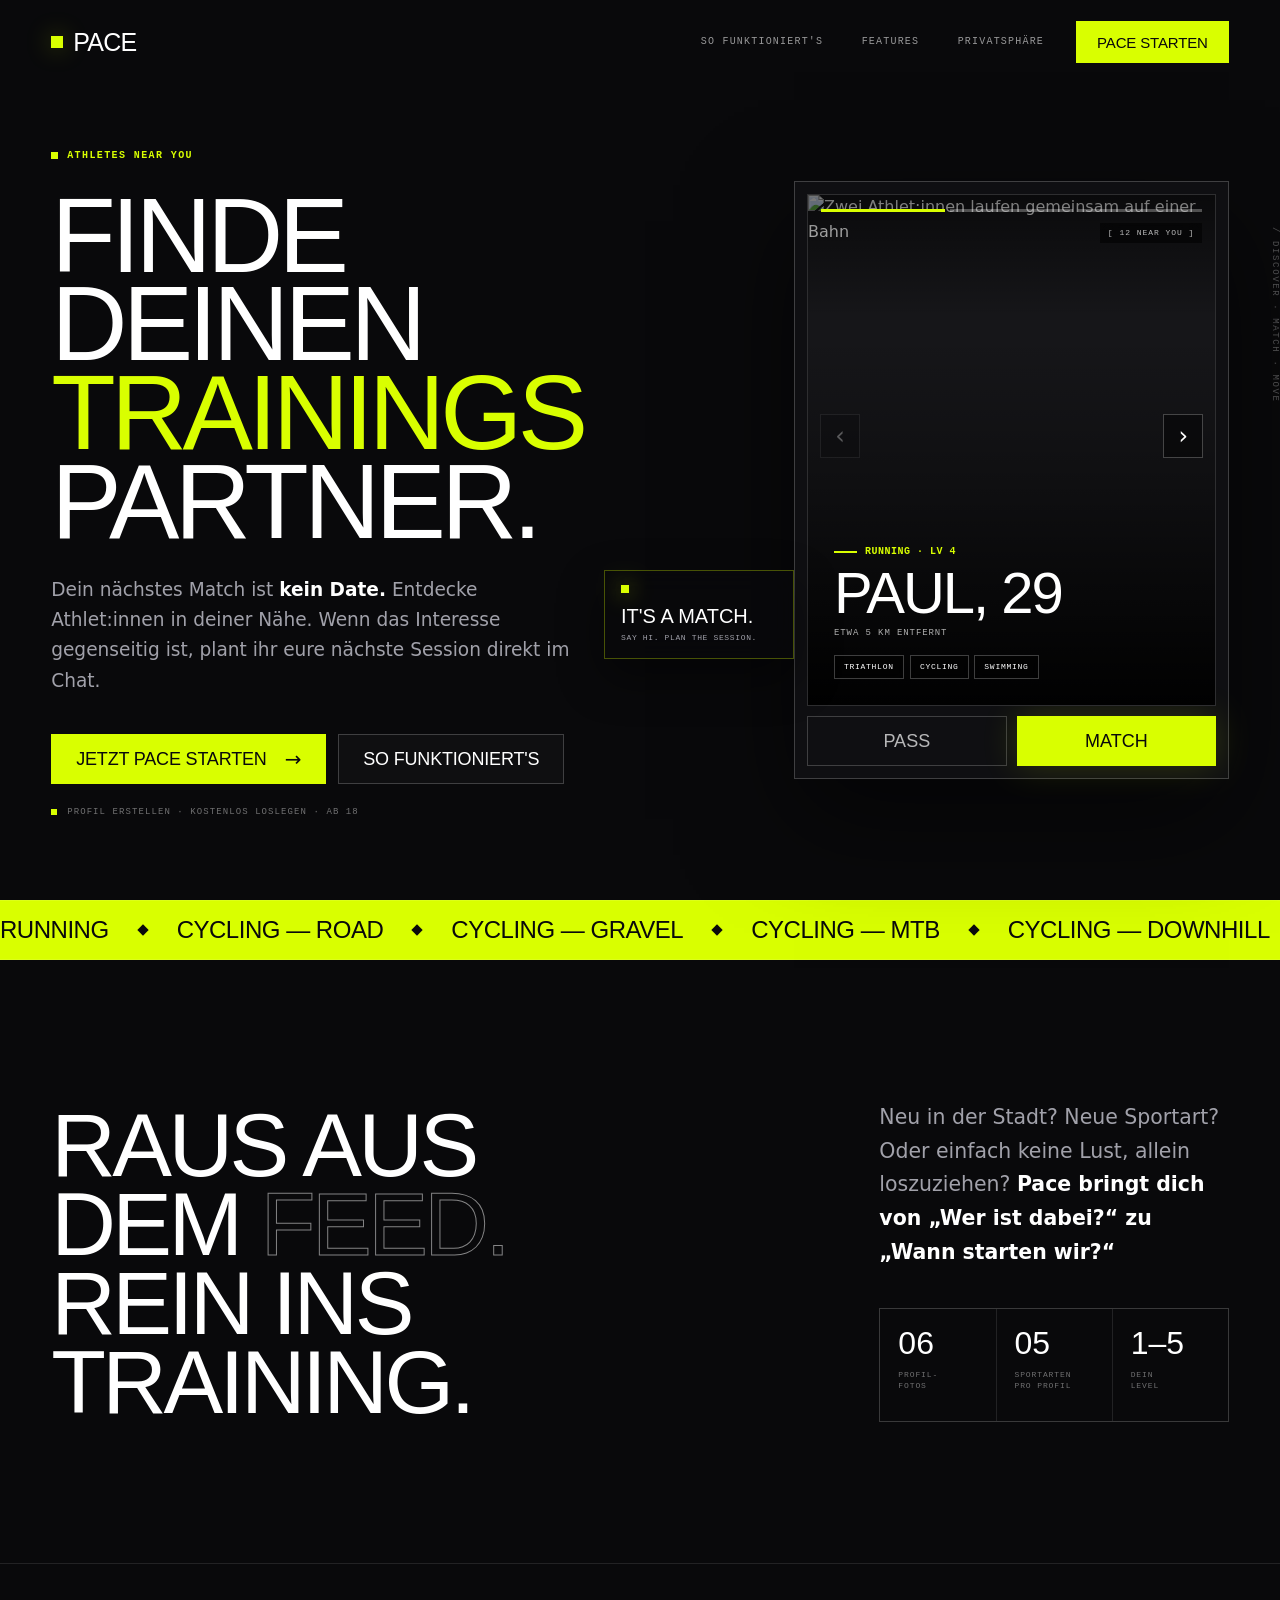
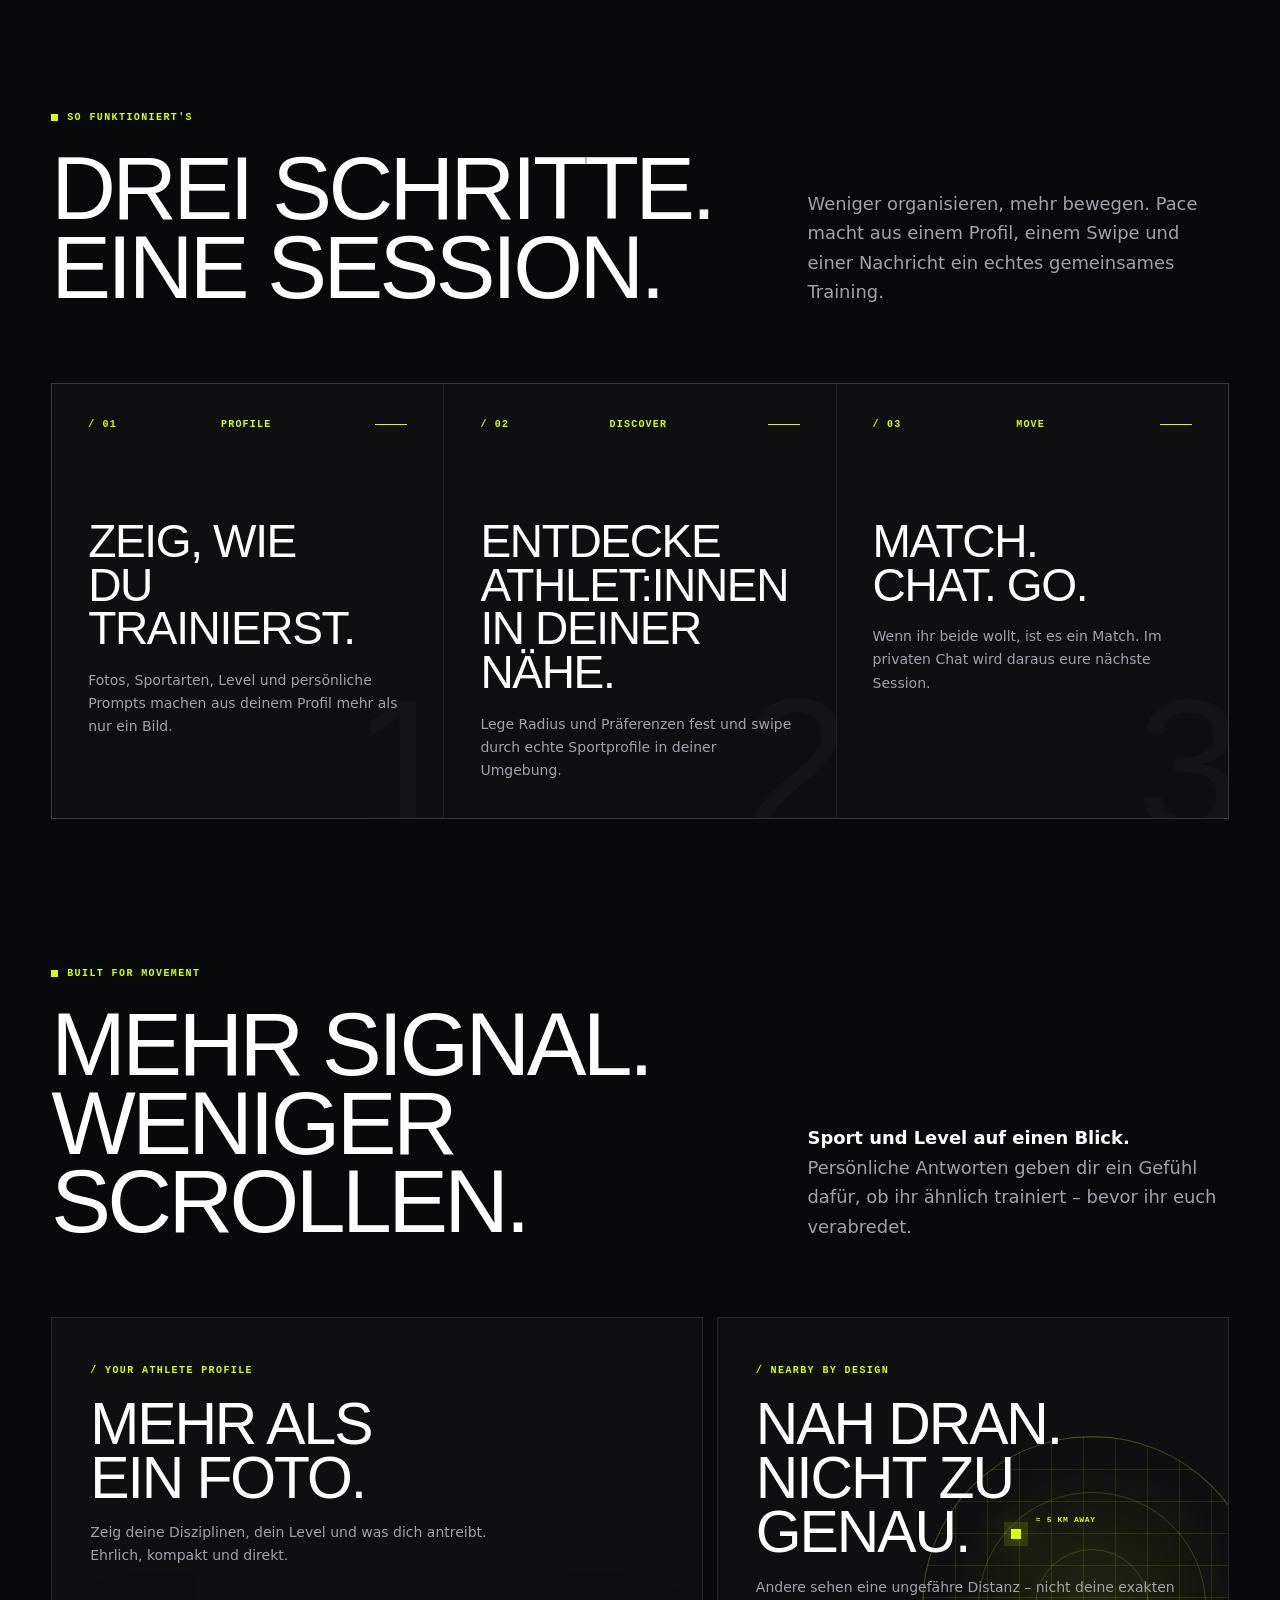
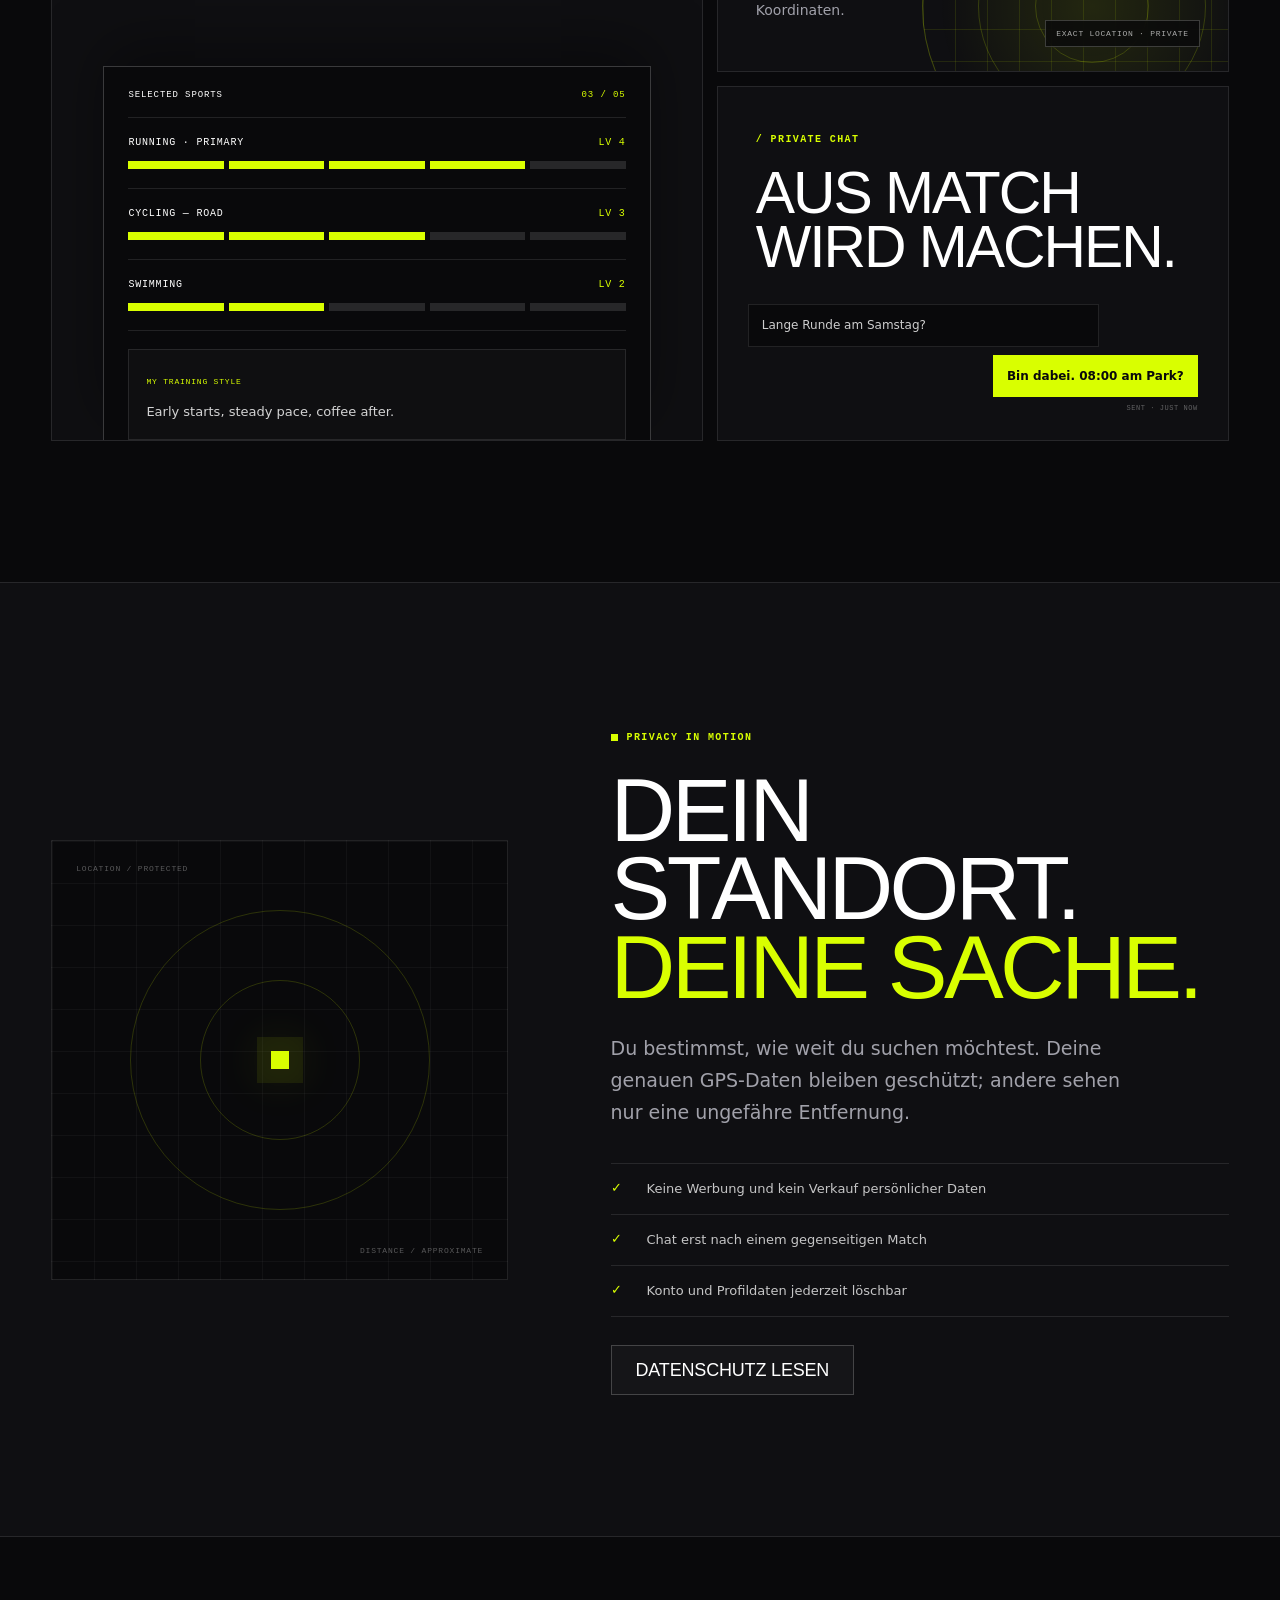
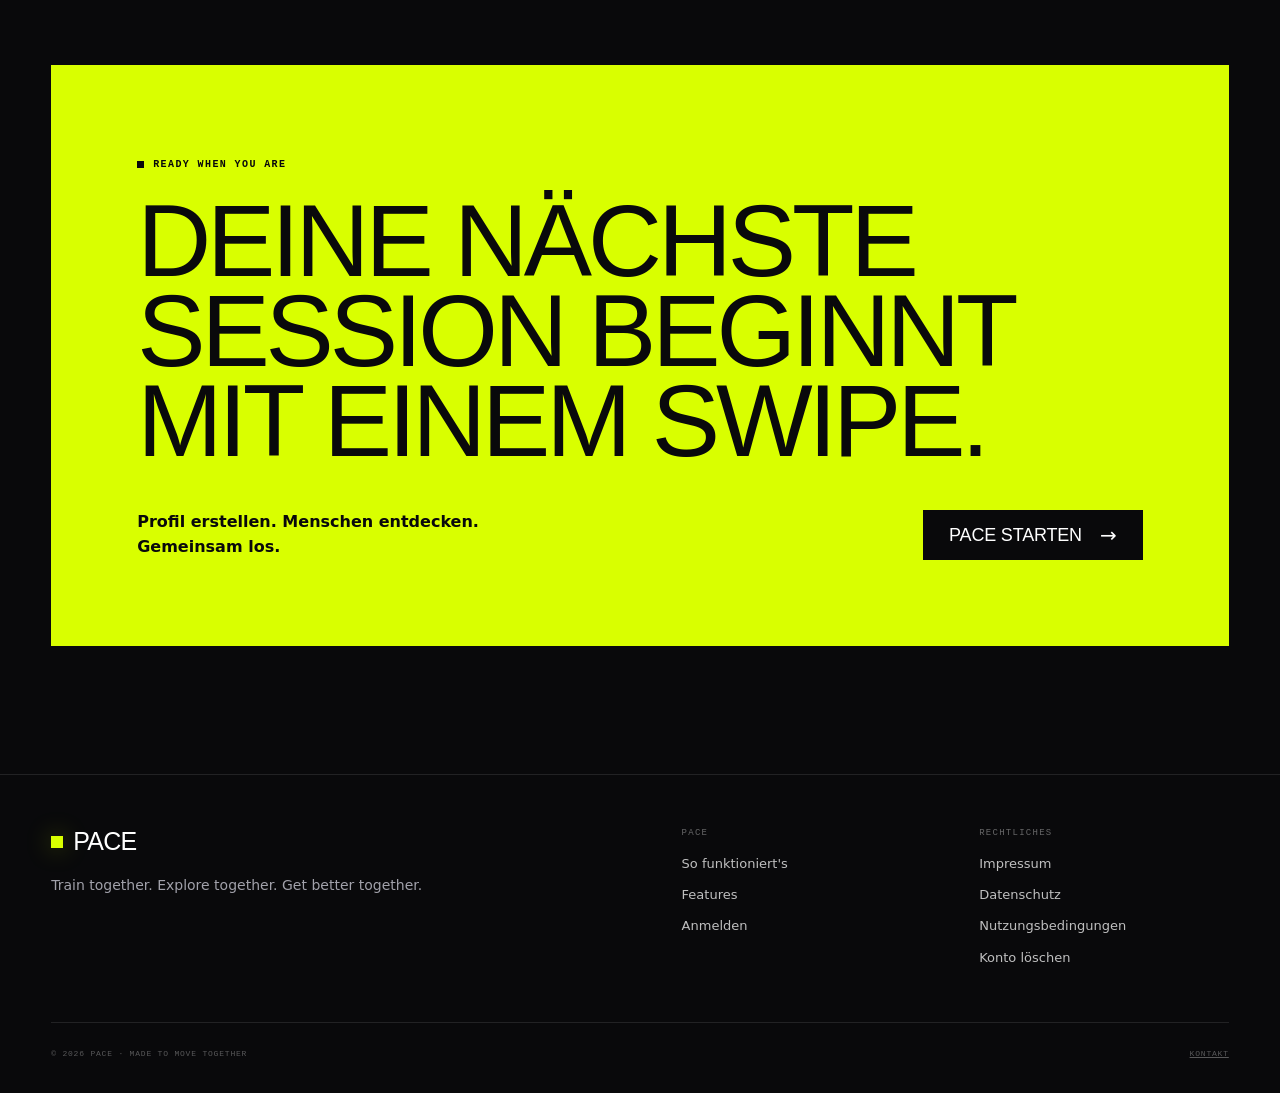
==== index.html @ 6c15e728 "[Feat] added an impressum" ====
<!DOCTYPE html>
<html lang="de">
<head>
  <meta charset="utf-8">
  <meta name="viewport" content="width=device-width, initial-scale=1, viewport-fit=cover">
  <meta name="theme-color" content="#09090b">
  <meta name="color-scheme" content="dark">
  <meta name="description" content="Finde Trainingspartner:innen in deiner Nähe. Entdecken, matchen, gemeinsam trainieren – mit Pace.">
  <meta property="og:title" content="Pace – Finde deinen Trainingspartner">
  <meta property="og:description" content="Run, ride, swim, hike – together. Pace bringt dich mit Athlet:innen in deiner Nähe zusammen.">
  <meta property="og:type" content="website">
  <meta property="og:url" content="https://whatwouldjoedo.github.io/pace-legal/">
  <meta property="og:image" content="https://whatwouldjoedo.github.io/pace-legal/assets/pace-social.jpg">
  <meta property="og:image:width" content="1200">
  <meta property="og:image:height" content="630">
  <meta property="og:image:alt" content="Zwei Athlet:innen laufen gemeinsam auf einer Bahn">
  <meta name="twitter:card" content="summary_large_image">
  <meta name="twitter:image" content="https://whatwouldjoedo.github.io/pace-legal/assets/pace-social.jpg">
  <title>Pace – Finde deinen Trainingspartner</title>

  <link rel="canonical" href="https://whatwouldjoedo.github.io/pace-legal/">
  <link rel="icon" href="assets/favicon.png" type="image/png">
  <link rel="preload" href="assets/fonts/anton-latin.woff2" as="font" type="font/woff2" crossorigin>
  <link rel="preload" href="assets/pace-runners.webp" as="image" type="image/webp" fetchpriority="high">
  <link rel="stylesheet" href="assets/fonts/fonts.css">
  <script>document.documentElement.classList.add("js");</script>

  <style>
    :root {
      --bg: #09090b;
      --surface: #0f0f12;
      --surface-2: #18181b;
      --fg: #ffffff;
      --muted: #a1a1aa;
      --primary: #d9ff00;
      --primary-soft: rgba(217, 255, 0, 0.14);
      --line: rgba(255, 255, 255, 0.1);
      --line-strong: rgba(255, 255, 255, 0.2);
      --page: 1280px;
      --gutter: clamp(20px, 4vw, 56px);
      --display: "Anton", Impact, sans-serif;
      --sans: "Inter", system-ui, -apple-system, BlinkMacSystemFont, "Segoe UI", sans-serif;
      --mono: "JetBrains Mono", ui-monospace, SFMono-Regular, Consolas, monospace;
      --ease: cubic-bezier(0.8, 0, 0.2, 1);
    }

    *, *::before, *::after { box-sizing: border-box; }

    html {
      scroll-behavior: smooth;
      background: var(--bg);
    }

    body {
      margin: 0;
      overflow-x: hidden;
      background: var(--bg);
      color: var(--fg);
      font-family: var(--sans);
      line-height: 1.55;
      -webkit-font-smoothing: antialiased;
      text-rendering: optimizeLegibility;
    }

    body::before {
      position: fixed;
      inset: 0;
      z-index: -2;
      content: "";
      pointer-events: none;
      background-image:
        linear-gradient(rgba(255, 255, 255, 0.022) 1px, transparent 1px),
        linear-gradient(90deg, rgba(255, 255, 255, 0.022) 1px, transparent 1px);
      background-size: 64px 64px;
      mask-image: linear-gradient(to bottom, black 0%, transparent 85%);
    }

    body.menu-open { overflow: hidden; }

    ::selection {
      background: var(--primary);
      color: var(--bg);
    }

    a { color: inherit; }
    button, a { -webkit-tap-highlight-color: transparent; }
    img { display: block; max-width: 100%; }

    :focus-visible {
      outline: 2px solid var(--primary);
      outline-offset: 4px;
    }

    .skip-link {
      position: fixed;
      top: 12px;
      left: 12px;
      z-index: 100;
      padding: 10px 14px;
      background: var(--primary);
      color: var(--bg);
      font: 700 11px/1 var(--mono);
      letter-spacing: 0.08em;
      text-transform: uppercase;
      transform: translateY(-160%);
      transition: transform 180ms ease;
    }

    .skip-link:focus { transform: translateY(0); }

    .site-header {
      position: fixed;
      top: 0;
      right: 0;
      left: 0;
      z-index: 50;
      padding-top: env(safe-area-inset-top, 0px);
      border-bottom: 1px solid transparent;
      transition: background 220ms ease, border-color 220ms ease;
    }

    .site-header.is-scrolled {
      border-color: var(--line);
      background: rgba(9, 9, 11, 0.86);
      -webkit-backdrop-filter: blur(18px);
      backdrop-filter: blur(18px);
    }

    .nav-wrap {
      width: min(100%, var(--page));
      height: 84px;
      margin: 0 auto;
      padding: 0 var(--gutter);
      display: flex;
      align-items: center;
      justify-content: space-between;
      gap: 32px;
    }

    .brand {
      display: inline-flex;
      align-items: center;
      gap: 10px;
      color: var(--fg);
      font: 400 25px/1 var(--display);
      letter-spacing: -0.03em;
      text-decoration: none;
      text-transform: uppercase;
    }

    .brand-dot {
      width: 12px;
      height: 12px;
      flex: none;
      background: var(--primary);
      box-shadow: 0 0 24px rgba(217, 255, 0, 0.35);
    }

    .desktop-nav {
      display: flex;
      align-items: center;
      gap: clamp(22px, 3vw, 42px);
      margin-left: auto;
    }

    .desktop-nav a {
      position: relative;
      color: rgba(255, 255, 255, 0.58);
      font: 500 10px/1 var(--mono);
      letter-spacing: 0.12em;
      text-decoration: none;
      text-transform: uppercase;
      transition: color 180ms ease;
    }

    .desktop-nav a::after {
      position: absolute;
      right: 0;
      bottom: -8px;
      left: 0;
      height: 1px;
      content: "";
      background: var(--primary);
      transform: scaleX(0);
      transform-origin: right;
      transition: transform 220ms var(--ease);
    }

    .desktop-nav a:hover { color: var(--fg); }
    .desktop-nav a:hover::after { transform: scaleX(1); transform-origin: left; }

    .header-cta,
    .button {
      display: inline-flex;
      min-height: 50px;
      align-items: center;
      justify-content: center;
      gap: 18px;
      border: 1px solid var(--primary);
      background: var(--primary);
      color: var(--bg);
      font: 400 18px/1 var(--display);
      letter-spacing: -0.01em;
      text-decoration: none;
      text-transform: uppercase;
      transition: transform 180ms ease, box-shadow 180ms ease, background 180ms ease, color 180ms ease;
    }

    .header-cta {
      min-height: 42px;
      padding: 0 20px;
      font-size: 15px;
    }

    .header-cta:hover,
    .button-primary:hover {
      transform: translateY(-2px);
      box-shadow: 0 14px 42px rgba(217, 255, 0, 0.2);
    }

    .button {
      min-width: 190px;
      padding: 0 24px;
    }

    .button-arrow {
      font-family: var(--sans);
      font-size: 20px;
      transition: transform 180ms ease;
    }

    .button:hover .button-arrow { transform: translateX(4px); }

    .button-secondary {
      border-color: var(--line-strong);
      background: rgba(255, 255, 255, 0.025);
      color: var(--fg);
    }

    .button-secondary:hover {
      border-color: rgba(255, 255, 255, 0.55);
      background: rgba(255, 255, 255, 0.055);
      transform: translateY(-2px);
    }

    .menu-button {
      display: none;
      width: 44px;
      height: 44px;
      padding: 0;
      place-items: center;
      border: 1px solid var(--line-strong);
      background: transparent;
      color: var(--fg);
      cursor: pointer;
    }

    .menu-lines,
    .menu-lines::before,
    .menu-lines::after {
      display: block;
      width: 17px;
      height: 1px;
      background: currentColor;
      transition: transform 180ms ease, opacity 180ms ease;
    }

    .menu-lines { position: relative; }
    .menu-lines::before, .menu-lines::after { position: absolute; left: 0; content: ""; }
    .menu-lines::before { top: -5px; }
    .menu-lines::after { top: 5px; }
    .menu-button[aria-expanded="true"] .menu-lines { background: transparent; }
    .menu-button[aria-expanded="true"] .menu-lines::before { top: 0; transform: rotate(45deg); }
    .menu-button[aria-expanded="true"] .menu-lines::after { top: 0; transform: rotate(-45deg); }

    .mobile-nav {
      position: fixed;
      top: calc(76px + env(safe-area-inset-top, 0px));
      right: 0;
      bottom: 0;
      left: 0;
      z-index: 45;
      display: none;
      padding:
        28px
        max(var(--gutter), env(safe-area-inset-right, 0px))
        max(32px, env(safe-area-inset-bottom, 0px))
        max(var(--gutter), env(safe-area-inset-left, 0px));
      background: rgba(9, 9, 11, 0.98);
    }

    .mobile-nav.is-open { display: flex; flex-direction: column; }

    .mobile-nav a:not(.button) {
      display: flex;
      align-items: center;
      justify-content: space-between;
      padding: 20px 0;
      border-bottom: 1px solid var(--line);
      font: 400 clamp(30px, 10vw, 48px)/1 var(--display);
      letter-spacing: -0.02em;
      text-decoration: none;
      text-transform: uppercase;
    }

    .mobile-nav a:not(.button)::after {
      content: "↗";
      color: var(--primary);
      font-family: var(--sans);
      font-size: 20px;
    }

    .mobile-nav .button { width: 100%; margin-top: auto; }

    main { overflow: clip; }

    [id] { scroll-margin-top: 92px; }

    .hero {
      position: relative;
      width: min(100%, var(--page));
      min-height: min(920px, 100svh);
      margin: 0 auto;
      padding: calc(136px + env(safe-area-inset-top, 0px)) var(--gutter) 76px;
      display: grid;
      grid-template-columns: minmax(0, 1.2fr) minmax(360px, 0.8fr);
      align-items: center;
      gap: clamp(40px, 7vw, 100px);
    }

    .hero::before {
      position: absolute;
      top: 5%;
      left: -12%;
      z-index: -1;
      width: 650px;
      height: 650px;
      content: "";
      background: radial-gradient(circle, rgba(217, 255, 0, 0.075), transparent 68%);
      filter: blur(8px);
      pointer-events: none;
    }

    .hero-copy { min-width: 0; }

    .eyebrow,
    .section-label,
    .micro-label {
      display: inline-flex;
      align-items: center;
      gap: 9px;
      color: var(--primary);
      font: 700 10px/1.3 var(--mono);
      letter-spacing: 0.14em;
      text-transform: uppercase;
    }

    .eyebrow::before,
    .section-label::before {
      width: 7px;
      height: 7px;
      content: "";
      background: var(--primary);
    }

    .hero-title {
      max-width: 810px;
      margin: 24px 0 0;
      font: 400 clamp(72px, 8.25vw, 126px)/0.84 var(--display);
      letter-spacing: -0.045em;
      text-transform: uppercase;
    }

    .hero-title .accent { color: var(--primary); }

    .hero-lead {
      max-width: 530px;
      margin: 30px 0 0;
      color: var(--muted);
      font-size: clamp(16px, 1.45vw, 19px);
      line-height: 1.62;
    }

    .hero-lead strong { color: var(--fg); font-weight: 600; }

    .hero-actions {
      display: flex;
      flex-wrap: wrap;
      gap: 12px;
      margin-top: 38px;
    }

    .hero-note {
      display: flex;
      align-items: center;
      gap: 10px;
      margin-top: 22px;
      color: rgba(255, 255, 255, 0.42);
      font: 500 9px/1.4 var(--mono);
      letter-spacing: 0.12em;
      text-transform: uppercase;
    }

    .hero-note .pulse {
      width: 6px;
      height: 6px;
      background: var(--primary);
      box-shadow: 0 0 0 0 rgba(217, 255, 0, 0.4);
      animation: pulse 2.1s infinite;
    }

    @keyframes pulse {
      70% { box-shadow: 0 0 0 8px rgba(217, 255, 0, 0); }
      100% { box-shadow: 0 0 0 0 rgba(217, 255, 0, 0); }
    }

    .hero-visual {
      position: relative;
      width: min(100%, 474px);
      justify-self: end;
      transform: perspective(1400px) rotateX(var(--tilt-x, 0deg)) rotateY(var(--tilt-y, 0deg));
      transition: transform 240ms ease-out;
      will-change: transform;
    }

    .visual-index {
      position: absolute;
      top: 46px;
      right: -50px;
      z-index: 5;
      writing-mode: vertical-rl;
      color: rgba(255, 255, 255, 0.28);
      font: 500 9px/1 var(--mono);
      letter-spacing: 0.18em;
      text-transform: uppercase;
    }

    .profile-frame {
      position: relative;
      padding: 12px;
      border: 1px solid var(--line-strong);
      background: var(--surface);
      box-shadow: 0 40px 100px rgba(0, 0, 0, 0.55);
    }

    .profile-card {
      position: relative;
      aspect-ratio: 4 / 5;
      overflow: hidden;
      border: 1px solid var(--line);
      background: #161619;
    }

    .profile-card.is-interactive {
      touch-action: pan-y pinch-zoom;
      cursor: grab;
      user-select: none;
    }

    .profile-card.is-dragging { cursor: grabbing; }

    .profile-photos {
      display: flex;
      height: 100%;
      transform: translateX(calc(var(--photo-index, 0) * -100% + var(--photo-drag, 0px)));
      transition: transform 300ms ease;
    }

    .is-dragging .profile-photos { transition: none; }

    .profile-photos > img {
      flex: 0 0 100%;
      min-width: 0;
      width: 100%;
      height: 100%;
      object-fit: cover;
      object-position: center;
      filter: saturate(0.85) contrast(1.05);
      transition: filter 500ms ease;
    }

    .hero-visual:hover .profile-photos > img {
      filter: saturate(1) contrast(1.05);
    }

    .profile-card::before,
    .profile-card::after {
      position: absolute;
      inset: 0;
      z-index: 1;
      content: "";
      pointer-events: none;
    }

    .profile-card::before {
      background: linear-gradient(to top, rgba(0, 0, 0, 0.96) 0%, rgba(0, 0, 0, 0.3) 45%, transparent 72%);
    }

    .profile-card::after {
      background: linear-gradient(to bottom, rgba(0, 0, 0, 0.55), transparent 24%);
    }

    .photo-progress {
      position: absolute;
      top: 3px;
      right: 13px;
      left: 13px;
      z-index: 3;
      display: grid;
      grid-template-columns: repeat(3, 1fr);
      gap: 5px;
    }

    .photo-progress button {
      display: grid;
      align-items: center;
      height: 24px;
      padding: 0;
      border: 0;
      background: transparent;
      cursor: pointer;
    }

    .photo-progress button::after {
      content: "";
      height: 3px;
      background: rgba(255, 255, 255, 0.28);
    }

    .photo-progress button[aria-current="true"]::after { background: var(--primary); }

    .photo-arrow {
      position: absolute;
      top: 43%;
      z-index: 4;
      display: grid;
      place-items: center;
      width: 40px;
      height: 44px;
      border: 1px solid rgba(255, 255, 255, 0.24);
      background: rgba(0, 0, 0, 0.42);
      color: var(--fg);
      font: 24px/1 var(--sans);
      cursor: pointer;
    }

    .photo-arrow:hover { background: rgba(0, 0, 0, 0.7); }
    .photo-arrow-prev { left: 12px; }
    .photo-arrow-next { right: 12px; }
    .photo-arrow:disabled { opacity: 0.3; cursor: default; }
    .photo-progress[hidden], .photo-arrow[hidden] { display: none; }

    .photo-status {
      position: absolute;
      width: 1px;
      height: 1px;
      padding: 0;
      overflow: hidden;
      clip-path: inset(50%);
      white-space: nowrap;
    }

    .nearby-tag {
      position: absolute;
      top: 28px;
      right: 13px;
      z-index: 3;
      padding: 6px 8px;
      background: rgba(0, 0, 0, 0.52);
      color: rgba(255, 255, 255, 0.72);
      font: 500 8px/1 var(--mono);
      letter-spacing: 0.12em;
      text-transform: uppercase;
      -webkit-backdrop-filter: blur(8px);
      backdrop-filter: blur(8px);
    }

    .profile-copy {
      position: absolute;
      right: 0;
      bottom: 0;
      left: 0;
      z-index: 3;
      padding: 26px;
    }

    .sport-line {
      display: flex;
      align-items: center;
      gap: 8px;
      color: var(--primary);
      font: 700 10px/1 var(--mono);
      letter-spacing: 0.05em;
      text-transform: uppercase;
    }

    .sport-line::before {
      width: 23px;
      height: 2px;
      content: "";
      background: var(--primary);
    }

    .profile-name {
      margin: 9px 0 0;
      font: 400 clamp(42px, 5vw, 58px)/0.92 var(--display);
      letter-spacing: -0.035em;
      text-transform: uppercase;
    }

    .profile-distance {
      margin: 8px 0 0;
      color: rgba(255, 255, 255, 0.68);
      font: 500 9px/1.2 var(--mono);
      letter-spacing: 0.1em;
      text-transform: uppercase;
    }

    .profile-tags {
      display: flex;
      flex-wrap: wrap;
      gap: 6px;
      margin-top: 16px;
      margin-bottom: 0;
      padding: 0;
      list-style: none;
    }

    .profile-tags li {
      padding: 7px 9px;
      border: 1px solid rgba(255, 255, 255, 0.24);
      background: rgba(0, 0, 0, 0.3);
      font: 500 8px/1 var(--mono);
      letter-spacing: 0.09em;
      text-transform: uppercase;
      -webkit-backdrop-filter: blur(6px);
      backdrop-filter: blur(6px);
    }

    .mock-actions {
      display: grid;
      grid-template-columns: 1fr 1fr;
      gap: 10px;
      padding-top: 10px;
    }

    .mock-action {
      padding: 15px 12px;
      border: 1px solid var(--line-strong);
      color: rgba(255, 255, 255, 0.7);
      font: 400 18px/1 var(--display);
      text-align: center;
      text-transform: uppercase;
    }

    .mock-action.match {
      border-color: var(--primary);
      background: var(--primary);
      color: var(--bg);
      box-shadow: 0 0 36px rgba(217, 255, 0, 0.16);
    }

    .floating-card {
      position: absolute;
      bottom: 120px;
      left: -190px;
      z-index: 6;
      width: 190px;
      padding: 14px 16px;
      border: 1px solid rgba(217, 255, 0, 0.3);
      background: rgba(9, 9, 11, 0.88);
      box-shadow: 0 18px 46px rgba(0, 0, 0, 0.46);
      -webkit-backdrop-filter: blur(14px);
      backdrop-filter: blur(14px);
    }

    .floating-card .match-dot {
      width: 8px;
      height: 8px;
      margin-bottom: 13px;
      background: var(--primary);
      box-shadow: 0 0 22px rgba(217, 255, 0, 0.7);
    }

    .floating-card strong {
      display: block;
      font: 400 20px/1 var(--display);
      text-transform: uppercase;
    }

    .floating-card span {
      display: block;
      margin-top: 6px;
      color: var(--muted);
      font: 500 8px/1.4 var(--mono);
      letter-spacing: 0.08em;
      text-transform: uppercase;
    }

    .ticker {
      overflow: hidden;
      border-top: 1px solid var(--line);
      border-bottom: 1px solid var(--line);
      background: var(--primary);
      color: var(--bg);
    }

    .ticker-track {
      display: flex;
      width: max-content;
    }

    .ticker-track.is-ready {
      animation: ticker var(--ticker-duration) linear infinite;
    }

    .ticker-group {
      display: flex;
      align-items: center;
      padding: 17px 0;
      white-space: nowrap;
    }

    .ticker-item {
      display: inline-flex;
      align-items: center;
      font: 400 24px/1 var(--display);
      letter-spacing: -0.02em;
      text-transform: uppercase;
    }

    .ticker-item::after {
      width: 8px;
      height: 8px;
      margin: 0 30px;
      content: "";
      background: var(--bg);
      transform: rotate(45deg);
    }

    @keyframes ticker { to { transform: translateX(-50%); } }

    .section {
      width: min(100%, var(--page));
      margin: 0 auto;
      padding: clamp(88px, 11vw, 148px) var(--gutter);
    }

    .section-header {
      display: grid;
      grid-template-columns: 1fr minmax(280px, 0.62fr);
      gap: clamp(32px, 6vw, 90px);
      align-items: end;
      margin-bottom: clamp(44px, 6vw, 76px);
    }

    .section-heading,
    .statement-title,
    .cta-title {
      margin: 20px 0 0;
      font: 400 clamp(54px, 7vw, 96px)/0.88 var(--display);
      letter-spacing: -0.04em;
      text-transform: uppercase;
    }

    .section-intro {
      margin: 0;
      color: var(--muted);
      font-size: clamp(15px, 1.4vw, 18px);
      line-height: 1.65;
    }

    .section-intro strong { color: var(--fg); font-weight: 600; }

    .statement {
      display: grid;
      grid-template-columns: minmax(0, 1.35fr) minmax(300px, 0.65fr);
      gap: clamp(40px, 8vw, 110px);
      align-items: end;
      border-bottom: 1px solid var(--line);
    }

    .statement-title { margin-top: 0; }

    .statement-title .outline {
      color: transparent;
      -webkit-text-stroke: 1px rgba(255, 255, 255, 0.5);
    }

    .statement-copy p {
      margin: 0;
      color: var(--muted);
      font-size: clamp(17px, 1.6vw, 21px);
      line-height: 1.65;
    }

    .statement-copy p strong { color: var(--fg); font-weight: 600; }

    .fact-grid {
      display: grid;
      grid-template-columns: repeat(3, 1fr);
      gap: 1px;
      margin-top: 38px;
      margin-bottom: 0;
      padding: 0;
      border: 1px solid var(--line);
      background: var(--line);
      list-style: none;
    }

    .fact {
      min-height: 112px;
      padding: 18px;
      background: var(--bg);
    }

    .fact strong {
      display: block;
      font: 400 32px/1 var(--display);
      text-transform: uppercase;
    }

    .fact span {
      display: block;
      margin-top: 10px;
      color: rgba(255, 255, 255, 0.42);
      font: 500 8px/1.4 var(--mono);
      letter-spacing: 0.11em;
      text-transform: uppercase;
    }

    .steps {
      display: grid;
      grid-template-columns: repeat(3, 1fr);
      gap: 1px;
      border: 1px solid var(--line);
      background: var(--line);
    }

    .step {
      position: relative;
      min-height: 350px;
      padding: clamp(24px, 3vw, 36px);
      overflow: hidden;
      background: var(--surface);
      transition: background 220ms ease;
    }

    .step:hover { background: #131316; }

    .step::after {
      position: absolute;
      right: -14px;
      bottom: -42px;
      color: rgba(255, 255, 255, 0.025);
      content: attr(data-step);
      font: 400 190px/1 var(--display);
      pointer-events: none;
    }

    .step-number {
      display: flex;
      align-items: center;
      justify-content: space-between;
      color: var(--primary);
      font: 700 10px/1 var(--mono);
      letter-spacing: 0.12em;
      text-transform: uppercase;
    }

    .step-number::after {
      width: 32px;
      height: 1px;
      content: "";
      background: var(--primary);
    }

    .step h3 {
      position: relative;
      z-index: 1;
      max-width: 250px;
      margin: 90px 0 0;
      font: 400 clamp(34px, 3.6vw, 48px)/0.95 var(--display);
      letter-spacing: -0.03em;
      text-transform: uppercase;
    }

    .step p {
      position: relative;
      z-index: 1;
      max-width: 315px;
      margin: 18px 0 0;
      color: var(--muted);
      font-size: 14px;
      line-height: 1.65;
    }

    .features-section { padding-top: 0; }

    .feature-grid {
      display: grid;
      grid-template-columns: 1.12fr 0.88fr;
      grid-template-areas:
        "profile location"
        "profile chat";
      gap: 14px;
    }

    .feature-card {
      position: relative;
      min-height: 355px;
      overflow: hidden;
      border: 1px solid var(--line);
      background: var(--surface);
    }

    .feature-profile { grid-area: profile; min-height: 724px; }
    .feature-location { grid-area: location; }
    .feature-chat { grid-area: chat; }

    .feature-card-copy {
      position: relative;
      z-index: 4;
      padding: clamp(26px, 3vw, 38px);
    }

    .feature-card h3 {
      margin: 16px 0 0;
      font: 400 clamp(38px, 4.6vw, 62px)/0.92 var(--display);
      letter-spacing: -0.035em;
      text-transform: uppercase;
    }

    .feature-card p {
      max-width: 430px;
      margin: 16px 0 0;
      color: var(--muted);
      font-size: 14px;
      line-height: 1.65;
    }

    .builder-ui {
      position: absolute;
      right: clamp(24px, 4vw, 55px);
      bottom: 0;
      left: clamp(24px, 4vw, 55px);
      z-index: 2;
      padding: 24px 24px 0;
      border: 1px solid var(--line-strong);
      border-bottom: 0;
      background: var(--bg);
      box-shadow: 0 -20px 60px rgba(0, 0, 0, 0.36);
    }

    .builder-header {
      display: flex;
      align-items: center;
      justify-content: space-between;
      padding-bottom: 17px;
      border-bottom: 1px solid var(--line);
      font: 500 9px/1 var(--mono);
      letter-spacing: 0.1em;
      text-transform: uppercase;
    }

    .builder-header span:last-child { color: var(--primary); }

    .sport-row {
      padding: 19px 0;
      border-bottom: 1px solid var(--line);
    }

    .sport-row-top {
      display: flex;
      justify-content: space-between;
      gap: 16px;
      font: 500 10px/1.2 var(--mono);
      letter-spacing: 0.08em;
      text-transform: uppercase;
    }

    .sport-row-top span:last-child { color: var(--primary); }

    .level-bar {
      display: grid;
      grid-template-columns: repeat(5, 1fr);
      gap: 5px;
      margin-top: 12px;
    }

    .level-bar i { height: 8px; background: rgba(255, 255, 255, 0.12); }
    .level-bar i.on { background: var(--primary); }

    .prompt-card {
      margin-top: 18px;
      padding: 17px;
      border: 1px solid var(--line);
      background: rgba(255, 255, 255, 0.025);
    }

    .prompt-card span {
      color: var(--primary);
      font: 500 8px/1 var(--mono);
      letter-spacing: 0.1em;
      text-transform: uppercase;
    }

    .prompt-card p {
      margin: 9px 0 0;
      color: rgba(255, 255, 255, 0.82);
      font-size: 13px;
    }

    .radar {
      position: absolute;
      right: -34px;
      bottom: -105px;
      width: 340px;
      height: 340px;
      border: 1px solid rgba(217, 255, 0, 0.25);
      border-radius: 50%;
      background:
        linear-gradient(rgba(217, 255, 0, 0.1) 1px, transparent 1px),
        linear-gradient(90deg, rgba(217, 255, 0, 0.1) 1px, transparent 1px),
        radial-gradient(circle, rgba(217, 255, 0, 0.1), transparent 64%);
      background-size: 32px 32px, 32px 32px, auto;
    }

    .radar::before,
    .radar::after {
      position: absolute;
      border: 1px solid rgba(217, 255, 0, 0.18);
      border-radius: 50%;
      content: "";
    }

    .radar::before { inset: 55px; }
    .radar::after { inset: 112px; }

    .radar-pin {
      position: absolute;
      top: 92px;
      left: 88px;
      z-index: 2;
      width: 10px;
      height: 10px;
      background: var(--primary);
      box-shadow: 0 0 0 7px rgba(217, 255, 0, 0.13), 0 0 34px rgba(217, 255, 0, 0.7);
    }

    .radar-label {
      position: absolute;
      top: 77px;
      left: 113px;
      color: var(--primary);
      font: 700 8px/1.4 var(--mono);
      letter-spacing: 0.08em;
      text-transform: uppercase;
    }

    .privacy-chip {
      position: absolute;
      right: 28px;
      bottom: 24px;
      z-index: 3;
      padding: 8px 10px;
      border: 1px solid var(--line-strong);
      background: rgba(9, 9, 11, 0.8);
      color: rgba(255, 255, 255, 0.65);
      font: 500 8px/1.2 var(--mono);
      letter-spacing: 0.09em;
      text-transform: uppercase;
      -webkit-backdrop-filter: blur(8px);
      backdrop-filter: blur(8px);
    }

    .chat-ui {
      position: absolute;
      right: 30px;
      bottom: 28px;
      left: 30px;
      z-index: 2;
      display: flex;
      flex-direction: column;
      gap: 8px;
    }

    .chat-bubble {
      max-width: 78%;
      padding: 11px 13px;
      border: 1px solid var(--line);
      background: var(--bg);
      color: rgba(255, 255, 255, 0.8);
      font-size: 12px;
    }

    .chat-bubble.mine {
      align-self: flex-end;
      border-color: rgba(217, 255, 0, 0.42);
      background: var(--primary);
      color: var(--bg);
      font-weight: 600;
    }

    .chat-time {
      align-self: flex-end;
      color: rgba(255, 255, 255, 0.34);
      font: 500 7px/1 var(--mono);
      letter-spacing: 0.08em;
      text-transform: uppercase;
    }

    .privacy-section {
      width: 100%;
      border-top: 1px solid var(--line);
      border-bottom: 1px solid var(--line);
      background: var(--surface);
    }

    .privacy-inner {
      display: grid;
      grid-template-columns: 0.85fr 1.15fr;
      gap: clamp(48px, 8vw, 120px);
      align-items: center;
    }

    .privacy-mark {
      position: relative;
      min-height: 440px;
      display: grid;
      place-items: center;
      overflow: hidden;
      border: 1px solid var(--line);
      background:
        linear-gradient(rgba(255, 255, 255, 0.035) 1px, transparent 1px),
        linear-gradient(90deg, rgba(255, 255, 255, 0.035) 1px, transparent 1px),
        var(--bg);
      background-size: 42px 42px;
    }

    .privacy-mark::before,
    .privacy-mark::after {
      position: absolute;
      border: 1px solid rgba(217, 255, 0, 0.17);
      border-radius: 50%;
      content: "";
    }

    .privacy-mark::before { width: 300px; height: 300px; }
    .privacy-mark::after { width: 160px; height: 160px; }

    .privacy-mark .center-dot {
      position: relative;
      z-index: 2;
      width: 18px;
      height: 18px;
      background: var(--primary);
      box-shadow: 0 0 0 14px rgba(217, 255, 0, 0.08), 0 0 50px rgba(217, 255, 0, 0.45);
    }

    .privacy-mark .coord {
      position: absolute;
      color: rgba(255, 255, 255, 0.32);
      font: 500 8px/1 var(--mono);
      letter-spacing: 0.1em;
      text-transform: uppercase;
    }

    .privacy-mark .coord.top { top: 24px; left: 24px; }
    .privacy-mark .coord.bottom { right: 24px; bottom: 24px; }

    .privacy-copy h2 {
      margin: 22px 0 0;
      font: 400 clamp(55px, 7vw, 94px)/0.88 var(--display);
      letter-spacing: -0.04em;
      text-transform: uppercase;
    }

    .privacy-copy h2 span { color: var(--primary); }

    .privacy-copy > p {
      max-width: 540px;
      margin: 26px 0 0;
      color: var(--muted);
      font-size: clamp(16px, 1.5vw, 19px);
      line-height: 1.68;
    }

    .privacy-copy .privacy-button { margin-top: 28px; }

    .privacy-list {
      display: grid;
      gap: 0;
      margin: 34px 0 0;
      padding: 0;
      list-style: none;
      border-top: 1px solid var(--line);
    }

    .privacy-list li {
      display: grid;
      grid-template-columns: 24px 1fr;
      gap: 12px;
      padding: 15px 0;
      border-bottom: 1px solid var(--line);
      color: rgba(255, 255, 255, 0.76);
      font-size: 13px;
    }

    .privacy-list li::before {
      color: var(--primary);
      content: "✓";
      font-family: var(--mono);
    }

    .final-cta {
      position: relative;
      width: calc(100% - (var(--gutter) * 2));
      max-width: calc(var(--page) - (var(--gutter) * 2));
      margin: clamp(80px, 10vw, 140px) auto;
      padding: clamp(46px, 7vw, 86px);
      overflow: hidden;
      background: var(--primary);
      color: var(--bg);
    }

    .final-cta::after {
      position: absolute;
      right: -42px;
      bottom: -100px;
      width: clamp(260px, 34vw, 480px);
      content: "";
      aspect-ratio: 1;
      background: url("assets/pace-mark.png") center / contain no-repeat;
      filter: brightness(0);
      opacity: 0.1;
      pointer-events: none;
    }

    .final-cta .section-label { color: var(--bg); }
    .final-cta .section-label::before { background: var(--bg); }

    .cta-title {
      position: relative;
      z-index: 2;
      max-width: 900px;
      font-size: clamp(58px, 8vw, 110px);
    }

    .cta-bottom {
      position: relative;
      z-index: 2;
      display: flex;
      align-items: center;
      justify-content: space-between;
      gap: 30px;
      margin-top: 44px;
    }

    .cta-bottom p {
      max-width: 440px;
      margin: 0;
      font-size: 16px;
      font-weight: 600;
    }

    .button-dark {
      min-width: 220px;
      border-color: var(--bg);
      background: var(--bg);
      color: var(--fg);
    }

    .button-dark:hover {
      transform: translateY(-2px);
      box-shadow: 0 16px 38px rgba(0, 0, 0, 0.22);
    }

    .site-footer {
      border-top: 1px solid var(--line);
    }

    .footer-inner {
      width: min(100%, var(--page));
      margin: 0 auto;
      padding: 54px var(--gutter) 34px;
    }

    .footer-main {
      display: grid;
      grid-template-columns: 1.4fr 0.6fr 0.6fr;
      gap: 48px;
      padding-bottom: 54px;
    }

    .footer-tagline {
      max-width: 430px;
      margin: 20px 0 0;
      color: var(--muted);
      font-size: 14px;
    }

    .footer-heading {
      margin: 0 0 16px;
      color: rgba(255, 255, 255, 0.38);
      font: 500 9px/1 var(--mono);
      letter-spacing: 0.14em;
      text-transform: uppercase;
    }

    .footer-links {
      display: grid;
      gap: 11px;
    }

    .footer-links a {
      width: fit-content;
      color: rgba(255, 255, 255, 0.74);
      font-size: 13px;
      text-decoration: none;
      transition: color 160ms ease;
    }

    .footer-links a:hover { color: var(--primary); }

    .footer-bottom {
      display: flex;
      align-items: center;
      justify-content: space-between;
      gap: 20px;
      padding-top: 25px;
      border-top: 1px solid var(--line);
      color: rgba(255, 255, 255, 0.32);
      font: 500 8px/1.4 var(--mono);
      letter-spacing: 0.1em;
      text-transform: uppercase;
    }

    .reveal {
      opacity: 1;
      transform: none;
    }

    .js .reveal {
      opacity: 0;
      transform: translateY(26px);
      transition: opacity 650ms var(--ease), transform 650ms var(--ease);
    }

    .js .reveal.is-visible { opacity: 1; transform: translateY(0); }
    .delay-1 { transition-delay: 90ms; }
    .delay-2 { transition-delay: 180ms; }

    @media (max-width: 1040px) {
      .hero {
        grid-template-columns: minmax(0, 1fr) minmax(330px, 0.72fr);
        gap: 44px;
      }

      .hero-title { font-size: clamp(68px, 8.6vw, 96px); }
      .visual-index { right: -34px; }
      .statement { grid-template-columns: 1fr 0.62fr; }
    }

    @media (max-width: 820px) {
      .desktop-nav, .header-cta { display: none; }
      .js .menu-button { display: grid; }
      .nav-wrap { height: 76px; }

      .hero {
        min-height: 0;
        padding-top: calc(124px + env(safe-area-inset-top, 0px));
        grid-template-columns: 1fr;
        gap: 68px;
      }

      .hero-title { font-size: clamp(72px, 18vw, 112px); }
      .hero-visual { justify-self: center; width: min(90%, 480px); }
      .visual-index { right: -30px; }
      .floating-card { display: none; }

      .section-header,
      .statement,
      .privacy-inner { grid-template-columns: 1fr; }

      .section-header { align-items: start; }
      .section-intro { max-width: 560px; }
      .statement-copy { max-width: 590px; }
      .steps { grid-template-columns: 1fr; }
      .step { min-height: 300px; }
      .step h3 { margin-top: 62px; }

      .feature-grid {
        grid-template-columns: 1fr;
        grid-template-areas: "profile" "location" "chat";
      }

      .privacy-inner { gap: 54px; }
      .privacy-mark { min-height: 360px; }
      .footer-main { grid-template-columns: 1.2fr 0.8fr; }
      .footer-brand { grid-column: 1 / -1; }
    }

    @media (max-width: 560px) {
      :root { --gutter: 20px; }
      body::before { background-size: 48px 48px; }
      .brand { font-size: 23px; }

      .hero { padding-top: calc(112px + env(safe-area-inset-top, 0px)); padding-bottom: 58px; gap: 54px; }
      .eyebrow, .section-label { font-size: 9px; }
      .hero-title { margin-top: 20px; font-size: clamp(54px, 18vw, 82px); }
      .hero-lead { margin-top: 24px; font-size: 15px; }
      .hero-actions { display: grid; grid-template-columns: 1fr; margin-top: 30px; }
      .button { width: 100%; min-height: 54px; }
      .hero-note { font-size: 8px; }
      .hero-visual { width: calc(100% - 18px); }
      .visual-index { display: none; }
      .profile-frame { padding: 8px; }
      .profile-copy { padding: 21px; }
      .profile-name { font-size: 42px; }
      .profile-tags li:last-child { display: none; }
      .mock-action { padding: 14px 10px; font-size: 17px; }

      .ticker-item { font-size: 20px; }
      .ticker-item::after { margin: 0 22px; }
      .section { padding-top: 82px; padding-bottom: 82px; }
      .section-header { margin-bottom: 38px; }
      .section-heading, .statement-title { font-size: clamp(52px, 16.5vw, 74px); }
      .statement { padding-top: 90px; }
      .fact-grid { grid-template-columns: 1fr; }
      .fact { min-height: 0; display: flex; align-items: center; justify-content: space-between; gap: 20px; }
      .fact span { margin: 0; text-align: right; }
      .step { min-height: 280px; padding: 24px; }
      .step h3 { margin-top: 52px; }

      .feature-profile { min-height: 660px; }
      .feature-card:not(.feature-profile) { min-height: 380px; }
      .feature-card-copy { padding: 25px; }
      .feature-card h3 { font-size: 43px; }
      .builder-ui { right: 20px; left: 20px; padding: 20px 18px 0; }
      .radar { right: -85px; }

      .privacy-mark { min-height: 310px; }
      .privacy-mark::before { width: 250px; height: 250px; }
      .privacy-mark::after { width: 130px; height: 130px; }
      .privacy-copy h2 { font-size: clamp(54px, 17vw, 74px); }

      .final-cta {
        width: calc(100% - 24px);
        margin-top: 74px;
        margin-bottom: 74px;
        padding: 38px 24px;
      }

      .cta-title { font-size: clamp(52px, 16vw, 72px); }
      .cta-bottom { flex-direction: column; align-items: stretch; margin-top: 32px; }
      .cta-bottom p { font-size: 14px; }

      .footer-main { grid-template-columns: 1fr 1fr; gap: 40px 26px; }
      .footer-bottom { align-items: flex-start; flex-direction: column; }
    }

    @media (prefers-reduced-motion: reduce) {
      html { scroll-behavior: auto; }
      *, *::before, *::after {
        animation-duration: 0.01ms !important;
        animation-iteration-count: 1 !important;
        scroll-behavior: auto !important;
        transition-duration: 0.01ms !important;
      }
      .js .reveal { opacity: 1; transform: none; }
      .ticker-track { transform: none; }
    }
  </style>
</head>
<body>
  <a class="skip-link" href="#main">Zum Inhalt springen</a>

  <header class="site-header" id="site-header">
    <div class="nav-wrap">
      <a class="brand" href="index.html" aria-label="Pace Startseite">
        <span class="brand-dot" aria-hidden="true"></span>
        <span>Pace</span>
      </a>

      <nav class="desktop-nav" aria-label="Hauptnavigation">
        <a href="#so-funktionierts">So funktioniert's</a>
        <a href="#features">Features</a>
        <a href="#privacy">Privatsphäre</a>
      </nav>

      <a class="header-cta" href="https://pace-sports.lovable.app/auth?mode=signup">Pace starten</a>

      <button class="menu-button" type="button" aria-expanded="false" aria-controls="mobile-nav" aria-label="Menü öffnen">
        <span class="menu-lines" aria-hidden="true"></span>
      </button>
    </div>
  </header>

  <nav class="mobile-nav" id="mobile-nav" aria-label="Mobile Navigation" hidden inert>
    <a href="#so-funktionierts">So funktioniert's</a>
    <a href="#features">Features</a>
    <a href="#privacy">Privatsphäre</a>
    <a href="privacy.html">Datenschutz</a>
    <a class="button button-primary" href="https://pace-sports.lovable.app/auth?mode=signup">
      Pace starten <span class="button-arrow" aria-hidden="true">→</span>
    </a>
  </nav>

  <main id="main">
    <section class="hero" aria-labelledby="hero-title">
      <div class="hero-copy reveal is-visible">
        <span class="eyebrow">Athletes near you</span>
        <h1 class="hero-title" id="hero-title">
          Finde deinen<br>
          <span class="accent">Trainings</span><br>
          Partner.
        </h1>
        <p class="hero-lead">
          Dein nächstes Match ist <strong>kein Date.</strong> Entdecke Athlet:innen in deiner Nähe. Wenn das Interesse gegenseitig ist, plant ihr eure nächste Session direkt im Chat.
        </p>
        <div class="hero-actions">
          <a class="button button-primary" href="https://pace-sports.lovable.app/auth?mode=signup">
            Jetzt Pace starten <span class="button-arrow" aria-hidden="true">→</span>
          </a>
          <a class="button button-secondary" href="#so-funktionierts">So funktioniert's</a>
        </div>
        <div class="hero-note">
          <span class="pulse" aria-hidden="true"></span>
          Profil erstellen · kostenlos loslegen · ab 18
        </div>
      </div>

      <div class="hero-visual reveal delay-1 is-visible" id="hero-visual">
        <span class="visual-index" aria-hidden="true">/ Discover · Match · Move</span>
        <div class="profile-frame">
          <div class="profile-card" role="region" aria-roledescription="Karussell" aria-label="Beispielfotos von Paul" tabindex="0">
            <div class="profile-photos" id="profile-photos">
              <img src="assets/pace-runners.webp" width="1000" height="1250" alt="Zwei Athlet:innen laufen gemeinsam auf einer Bahn" fetchpriority="high" draggable="false">
              <img src="assets/pace-cycling.png" width="1122" height="1402" alt="Paul mit seinem Rennrad bei einer Ausfahrt" loading="lazy" decoding="async" draggable="false" aria-hidden="true">
              <img src="assets/pace-hiking.png" width="1122" height="1402" alt="Paul beim Wandern in den Bergen" loading="lazy" decoding="async" draggable="false" aria-hidden="true">
            </div>
            <div class="photo-progress" role="group" aria-label="Foto auswählen" hidden>
              <button type="button" aria-label="Foto 1 von 3 anzeigen" aria-controls="profile-photos" aria-current="true"></button>
              <button type="button" aria-label="Foto 2 von 3 anzeigen" aria-controls="profile-photos" aria-current="false"></button>
              <button type="button" aria-label="Foto 3 von 3 anzeigen" aria-controls="profile-photos" aria-current="false"></button>
            </div>
            <button class="photo-arrow photo-arrow-prev" type="button" aria-label="Vorheriges Foto" aria-controls="profile-photos" hidden disabled><span aria-hidden="true">‹</span></button>
            <button class="photo-arrow photo-arrow-next" type="button" aria-label="Nächstes Foto" aria-controls="profile-photos" hidden><span aria-hidden="true">›</span></button>
            <span class="photo-status" role="status" aria-live="polite" aria-atomic="true">Foto 1 von 3</span>
            <span class="nearby-tag">[ 12 near you ]</span>
            <div class="profile-copy">
              <div class="sport-line">Running · Lv 4</div>
              <p class="profile-name">Paul, 29</p>
              <p class="profile-distance">Etwa 5 km entfernt</p>
              <ul class="profile-tags">
                <li>Triathlon</li><li>Cycling</li><li>Swimming</li>
              </ul>
            </div>
          </div>
          <div class="mock-actions" aria-hidden="true">
            <div class="mock-action">Pass</div>
            <div class="mock-action match">Match</div>
          </div>
        </div>
        <div class="floating-card" aria-hidden="true">
          <div class="match-dot"></div>
          <strong>It's a match.</strong>
          <span>Say hi. Plan the session.</span>
        </div>
      </div>
    </section>

    <section class="ticker" aria-label="Sportarten bei Pace">
      <div class="ticker-track">
        <div class="ticker-group">
          <span class="ticker-item" data-sport-id="running">Running</span>
          <span class="ticker-item" data-sport-id="cycling_road">Cycling — Road</span>
          <span class="ticker-item" data-sport-id="cycling_gravel">Cycling — Gravel</span>
          <span class="ticker-item" data-sport-id="cycling_mtb">Cycling — MTB</span>
          <span class="ticker-item" data-sport-id="cycling_dh">Cycling — Downhill</span>
          <span class="ticker-item" data-sport-id="swimming">Swimming</span>
          <span class="ticker-item" data-sport-id="tennis">Tennis</span>
          <span class="ticker-item" data-sport-id="hiking">Hiking</span>
          <span class="ticker-item" data-sport-id="padel">Padel</span>
          <span class="ticker-item" data-sport-id="triathlon">Triathlon</span>
          <span class="ticker-item" data-sport-id="strength">Strength training</span>
          <span class="ticker-item" data-sport-id="basketball">Basketball</span>
          <span class="ticker-item" data-sport-id="skiing">Skiing</span>
          <span class="ticker-item" data-sport-id="snowboarding">Snowboarding</span>
          <span class="ticker-item" data-sport-id="cross_country_skiing">Cross-country skiing</span>
          <span class="ticker-item" data-sport-id="cross_country_classic">Cross-country skiing (classic)</span>
          <span class="ticker-item" data-sport-id="cross_country_skating">Cross-country skiing (skating)</span>
          <span class="ticker-item" data-sport-id="ski_touring">Ski touring</span>
          <span class="ticker-item" data-sport-id="ice_skating">Ice skating</span>
          <span class="ticker-item" data-sport-id="motorcycling">Motorcycling</span>
          <span class="ticker-item" data-sport-id="pickleball">Pickleball</span>
          <span class="ticker-item" data-sport-id="squash">Squash</span>
          <span class="ticker-item" data-sport-id="crossminton">Crossminton</span>
          <span class="ticker-item" data-sport-id="football">Football</span>
          <span class="ticker-item" data-sport-id="handball">Handball</span>
          <span class="ticker-item" data-sport-id="volleyball">Volleyball</span>
          <span class="ticker-item" data-sport-id="beach_volleyball">Beach volleyball</span>
          <span class="ticker-item" data-sport-id="badminton">Badminton</span>
          <span class="ticker-item" data-sport-id="table_tennis">Table tennis</span>
          <span class="ticker-item" data-sport-id="golf">Golf</span>
          <span class="ticker-item" data-sport-id="american_football">American football</span>
          <span class="ticker-item" data-sport-id="flag_football">Flag football</span>
          <span class="ticker-item" data-sport-id="rugby">Rugby</span>
          <span class="ticker-item" data-sport-id="futsal">Futsal</span>
          <span class="ticker-item" data-sport-id="baseball">Baseball</span>
          <span class="ticker-item" data-sport-id="softball">Softball</span>
          <span class="ticker-item" data-sport-id="field_hockey">Field hockey</span>
          <span class="ticker-item" data-sport-id="ice_hockey">Ice hockey</span>
          <span class="ticker-item" data-sport-id="lacrosse">Lacrosse</span>
          <span class="ticker-item" data-sport-id="floorball">Floorball</span>
          <span class="ticker-item" data-sport-id="ultimate_frisbee">Ultimate frisbee</span>
          <span class="ticker-item" data-sport-id="cricket">Cricket</span>
          <span class="ticker-item" data-sport-id="water_polo">Water polo</span>
          <span class="ticker-item" data-sport-id="crossfit">CrossFit</span>
          <span class="ticker-item" data-sport-id="hyrox">Hyrox</span>
          <span class="ticker-item" data-sport-id="calisthenics">Calisthenics</span>
          <span class="ticker-item" data-sport-id="bodybuilding">Bodybuilding</span>
          <span class="ticker-item" data-sport-id="weightlifting">Weightlifting</span>
          <span class="ticker-item" data-sport-id="indoor_cycling">Indoor cycling</span>
          <span class="ticker-item" data-sport-id="yoga">Yoga</span>
          <span class="ticker-item" data-sport-id="pilates">Pilates</span>
          <span class="ticker-item" data-sport-id="mobility_training">Mobility training</span>
          <span class="ticker-item" data-sport-id="zumba">Zumba</span>
          <span class="ticker-item" data-sport-id="trail_running">Trail running</span>
          <span class="ticker-item" data-sport-id="athletics">Athletics</span>
          <span class="ticker-item" data-sport-id="orienteering">Orienteering</span>
          <span class="ticker-item" data-sport-id="obstacle_running">Obstacle course racing</span>
          <span class="ticker-item" data-sport-id="walking">Walking</span>
          <span class="ticker-item" data-sport-id="nordic_walking">Nordic walking</span>
          <span class="ticker-item" data-sport-id="climbing">Climbing</span>
          <span class="ticker-item" data-sport-id="bouldering">Bouldering</span>
          <span class="ticker-item" data-sport-id="via_ferrata">Via ferrata</span>
          <span class="ticker-item" data-sport-id="trekking">Trekking</span>
          <span class="ticker-item" data-sport-id="parkour">Parkour</span>
          <span class="ticker-item" data-sport-id="freerunning">Freerunning</span>
          <span class="ticker-item" data-sport-id="slacklining">Slacklining</span>
          <span class="ticker-item" data-sport-id="skateboarding">Skateboarding</span>
          <span class="ticker-item" data-sport-id="longboarding">Longboarding</span>
          <span class="ticker-item" data-sport-id="inline_skating">Inline skating</span>
          <span class="ticker-item" data-sport-id="bmx">BMX</span>
          <span class="ticker-item" data-sport-id="dirt_jump">Dirt jump</span>
          <span class="ticker-item" data-sport-id="cyclocross">Cyclocross</span>
          <span class="ticker-item" data-sport-id="track_cycling">Track cycling</span>
          <span class="ticker-item" data-sport-id="bikepacking">Bikepacking</span>
          <span class="ticker-item" data-sport-id="e_bike">E-biking</span>
          <span class="ticker-item" data-sport-id="surfing">Surfing</span>
          <span class="ticker-item" data-sport-id="windsurfing">Windsurfing</span>
          <span class="ticker-item" data-sport-id="kitesurfing">Kitesurfing</span>
          <span class="ticker-item" data-sport-id="wingfoiling">Wingfoiling</span>
          <span class="ticker-item" data-sport-id="stand_up_paddling">Stand-up paddling</span>
          <span class="ticker-item" data-sport-id="kayaking">Kayaking</span>
          <span class="ticker-item" data-sport-id="canoeing">Canoeing</span>
          <span class="ticker-item" data-sport-id="rowing">Rowing</span>
          <span class="ticker-item" data-sport-id="sailing">Sailing</span>
          <span class="ticker-item" data-sport-id="wakeboarding">Wakeboarding</span>
          <span class="ticker-item" data-sport-id="water_skiing">Water skiing</span>
          <span class="ticker-item" data-sport-id="diving">Scuba diving</span>
          <span class="ticker-item" data-sport-id="freediving">Freediving</span>
          <span class="ticker-item" data-sport-id="snorkeling">Snorkeling</span>
          <span class="ticker-item" data-sport-id="open_water_swimming">Open-water swimming</span>
          <span class="ticker-item" data-sport-id="rafting">Rafting</span>
          <span class="ticker-item" data-sport-id="canyoning">Canyoning</span>
          <span class="ticker-item" data-sport-id="snowshoeing">Snowshoeing</span>
          <span class="ticker-item" data-sport-id="freeskiing">Freeskiing</span>
          <span class="ticker-item" data-sport-id="snowkiting">Snowkiting</span>
          <span class="ticker-item" data-sport-id="biathlon">Biathlon</span>
          <span class="ticker-item" data-sport-id="curling">Curling</span>
          <span class="ticker-item" data-sport-id="sledding">Sledding</span>
          <span class="ticker-item" data-sport-id="speed_skating">Speed skating</span>
          <span class="ticker-item" data-sport-id="boxing">Boxing</span>
          <span class="ticker-item" data-sport-id="kickboxing">Kickboxing</span>
          <span class="ticker-item" data-sport-id="muay_thai">Muay Thai</span>
          <span class="ticker-item" data-sport-id="mma">MMA</span>
          <span class="ticker-item" data-sport-id="brazilian_jiu_jitsu">Brazilian jiu-jitsu</span>
          <span class="ticker-item" data-sport-id="judo">Judo</span>
          <span class="ticker-item" data-sport-id="karate">Karate</span>
          <span class="ticker-item" data-sport-id="taekwondo">Taekwondo</span>
          <span class="ticker-item" data-sport-id="krav_maga">Krav Maga</span>
          <span class="ticker-item" data-sport-id="wrestling">Wrestling</span>
          <span class="ticker-item" data-sport-id="capoeira">Capoeira</span>
          <span class="ticker-item" data-sport-id="kung_fu">Kung fu</span>
          <span class="ticker-item" data-sport-id="aikido">Aikido</span>
          <span class="ticker-item" data-sport-id="fencing">Fencing</span>
          <span class="ticker-item" data-sport-id="gymnastics">Gymnastics</span>
          <span class="ticker-item" data-sport-id="trampoline_gymnastics">Trampoline gymnastics</span>
          <span class="ticker-item" data-sport-id="cheerleading">Cheerleading</span>
          <span class="ticker-item" data-sport-id="dancing">Dancing</span>
          <span class="ticker-item" data-sport-id="breaking">Breaking</span>
          <span class="ticker-item" data-sport-id="salsa">Salsa</span>
          <span class="ticker-item" data-sport-id="ballet">Ballet</span>
          <span class="ticker-item" data-sport-id="contemporary_dance">Contemporary dance</span>
          <span class="ticker-item" data-sport-id="pole_sport">Pole sport</span>
          <span class="ticker-item" data-sport-id="horse_riding">Horse riding</span>
          <span class="ticker-item" data-sport-id="equestrian_vaulting">Equestrian vaulting</span>
          <span class="ticker-item" data-sport-id="archery">Archery</span>
          <span class="ticker-item" data-sport-id="sport_shooting">Sport shooting</span>
          <span class="ticker-item" data-sport-id="bowling">Bowling</span>
          <span class="ticker-item" data-sport-id="nine_pin_bowling">Nine-pin bowling</span>
          <span class="ticker-item" data-sport-id="billiards">Billiards</span>
          <span class="ticker-item" data-sport-id="darts">Darts</span>
          <span class="ticker-item" data-sport-id="disc_golf">Disc golf</span>
        </div>
      </div>
    </section>

    <section class="section statement" aria-labelledby="statement-title">
      <h2 class="statement-title reveal" id="statement-title">
        Raus aus<br>
        dem <span class="outline">Feed.</span><br>
        Rein ins<br>
        Training.
      </h2>
      <div class="statement-copy reveal delay-1">
        <p>
          Neu in der Stadt? Neue Sportart? Oder einfach keine Lust, allein loszuziehen? <strong>Pace bringt dich von „Wer ist dabei?“ zu „Wann starten wir?“</strong>
        </p>
        <ul class="fact-grid">
          <li class="fact"><strong>06</strong><span>Profil-<br>fotos</span></li>
          <li class="fact"><strong>05</strong><span>Sportarten<br>pro Profil</span></li>
          <li class="fact"><strong>1–5</strong><span>Dein<br>Level</span></li>
        </ul>
      </div>
    </section>

    <section class="section" id="so-funktionierts" aria-labelledby="steps-title">
      <div class="section-header">
        <div class="reveal">
          <span class="section-label">So funktioniert's</span>
          <h2 class="section-heading" id="steps-title">Drei Schritte.<br>Eine Session.</h2>
        </div>
        <p class="section-intro reveal delay-1">
          Weniger organisieren, mehr bewegen. Pace macht aus einem Profil, einem Swipe und einer Nachricht ein echtes gemeinsames Training.
        </p>
      </div>

      <div class="steps">
        <article class="step reveal" data-step="1">
          <div class="step-number"><span>/ 01</span><span>Profile</span></div>
          <h3>Zeig, wie du trainierst.</h3>
          <p>Fotos, Sportarten, Level und persönliche Prompts machen aus deinem Profil mehr als nur ein Bild.</p>
        </article>
        <article class="step reveal delay-1" data-step="2">
          <div class="step-number"><span>/ 02</span><span>Discover</span></div>
          <h3>Entdecke Athlet:innen in deiner Nähe.</h3>
          <p>Lege Radius und Präferenzen fest und swipe durch echte Sportprofile in deiner Umgebung.</p>
        </article>
        <article class="step reveal delay-2" data-step="3">
          <div class="step-number"><span>/ 03</span><span>Move</span></div>
          <h3>Match. Chat. Go.</h3>
          <p>Wenn ihr beide wollt, ist es ein Match. Im privaten Chat wird daraus eure nächste Session.</p>
        </article>
      </div>
    </section>

    <section class="section features-section" id="features" aria-labelledby="features-title">
      <div class="section-header">
        <div class="reveal">
          <span class="section-label">Built for movement</span>
          <h2 class="section-heading" id="features-title">Mehr Signal.<br>Weniger Scrollen.</h2>
        </div>
        <p class="section-intro reveal delay-1">
          <strong>Sport und Level auf einen Blick.</strong> Persönliche Antworten geben dir ein Gefühl dafür, ob ihr ähnlich trainiert – bevor ihr euch verabredet.
        </p>
      </div>

      <div class="feature-grid">
        <article class="feature-card feature-profile reveal">
          <div class="feature-card-copy">
            <span class="micro-label">/ Your athlete profile</span>
            <h3>Mehr als<br>ein Foto.</h3>
            <p>Zeig deine Disziplinen, dein Level und was dich antreibt. Ehrlich, kompakt und direkt.</p>
          </div>
          <div class="builder-ui" aria-hidden="true">
            <div class="builder-header"><span>Selected sports</span><span>03 / 05</span></div>
            <div class="sport-row">
              <div class="sport-row-top"><span>Running · Primary</span><span>Lv 4</span></div>
              <div class="level-bar"><i class="on"></i><i class="on"></i><i class="on"></i><i class="on"></i><i></i></div>
            </div>
            <div class="sport-row">
              <div class="sport-row-top"><span>Cycling — Road</span><span>Lv 3</span></div>
              <div class="level-bar"><i class="on"></i><i class="on"></i><i class="on"></i><i></i><i></i></div>
            </div>
            <div class="sport-row">
              <div class="sport-row-top"><span>Swimming</span><span>Lv 2</span></div>
              <div class="level-bar"><i class="on"></i><i class="on"></i><i></i><i></i><i></i></div>
            </div>
            <div class="prompt-card">
              <span>My training style</span>
              <p>Early starts, steady pace, coffee after.</p>
            </div>
          </div>
        </article>

        <article class="feature-card feature-location reveal delay-1">
          <div class="feature-card-copy">
            <span class="micro-label">/ Nearby by design</span>
            <h3>Nah dran.<br>Nicht zu genau.</h3>
            <p>Andere sehen eine ungefähre Distanz – nicht deine exakten Koordinaten.</p>
          </div>
          <div class="radar" aria-hidden="true">
            <span class="radar-pin"></span>
            <span class="radar-label">≈ 5 km away</span>
          </div>
          <span class="privacy-chip" aria-hidden="true">Exact location · private</span>
        </article>

        <article class="feature-card feature-chat reveal delay-1">
          <div class="feature-card-copy">
            <span class="micro-label">/ Private chat</span>
            <h3>Aus Match<br>wird Machen.</h3>
          </div>
          <div class="chat-ui" aria-hidden="true">
            <div class="chat-bubble">Lange Runde am Samstag?</div>
            <div class="chat-bubble mine">Bin dabei. 08:00 am Park?</div>
            <span class="chat-time">Sent · just now</span>
          </div>
        </article>
      </div>
    </section>

    <section class="privacy-section" id="privacy" aria-labelledby="privacy-title">
      <div class="section privacy-inner">
        <div class="privacy-mark reveal" aria-hidden="true">
          <span class="coord top">Location / protected</span>
          <span class="center-dot"></span>
          <span class="coord bottom">Distance / approximate</span>
        </div>
        <div class="privacy-copy reveal delay-1">
          <span class="section-label">Privacy in motion</span>
          <h2 id="privacy-title">Dein Standort.<br><span>Deine Sache.</span></h2>
          <p>Du bestimmst, wie weit du suchen möchtest. Deine genauen GPS-Daten bleiben geschützt; andere sehen nur eine ungefähre Entfernung.</p>
          <ul class="privacy-list">
            <li>Keine Werbung und kein Verkauf persönlicher Daten</li>
            <li>Chat erst nach einem gegenseitigen Match</li>
            <li>Konto und Profildaten jederzeit löschbar</li>
          </ul>
          <a class="button button-secondary privacy-button" href="privacy.html">Datenschutz lesen</a>
        </div>
      </div>
    </section>

    <section class="final-cta reveal" aria-labelledby="cta-title">
      <span class="section-label">Ready when you are</span>
      <h2 class="cta-title" id="cta-title">Deine nächste Session beginnt mit einem Swipe.</h2>
      <div class="cta-bottom">
        <p>Profil erstellen. Menschen entdecken. Gemeinsam los.</p>
        <a class="button button-dark" href="https://pace-sports.lovable.app/auth?mode=signup">
          Pace starten <span class="button-arrow" aria-hidden="true">→</span>
        </a>
      </div>
    </section>
  </main>

  <footer class="site-footer">
    <div class="footer-inner">
      <div class="footer-main">
        <div class="footer-brand">
          <a class="brand" href="index.html" aria-label="Pace Startseite">
            <span class="brand-dot" aria-hidden="true"></span>
            <span>Pace</span>
          </a>
          <p class="footer-tagline">Train together. Explore together. Get better together.</p>
        </div>

        <div>
          <p class="footer-heading">Pace</p>
          <div class="footer-links">
            <a href="#so-funktionierts">So funktioniert's</a>
            <a href="#features">Features</a>
            <a href="https://pace-sports.lovable.app/auth?mode=signin">Anmelden</a>
          </div>
        </div>

        <div>
          <p class="footer-heading">Rechtliches</p>
          <div class="footer-links">
            <a href="impressum.html">Impressum</a>
            <a href="privacy.html">Datenschutz</a>
            <a href="terms.html">Nutzungsbedingungen</a>
            <a href="delete-account.html">Konto löschen</a>
          </div>
        </div>
      </div>

      <div class="footer-bottom">
        <span>© <span id="year">2026</span> Pace · Made to move together</span>
        <a href="mailto:support@pace-online.de">Kontakt</a>
      </div>
    </div>
  </footer>

  <script>
    (() => {
      const header = document.getElementById("site-header");
      const menuButton = document.querySelector(".menu-button");
      const mobileNav = document.getElementById("mobile-nav");
      const reducedMotion = window.matchMedia("(prefers-reduced-motion: reduce)");

      const tickerTrack = document.querySelector(".ticker-track");
      const tickerGroup = tickerTrack.querySelector(".ticker-group");
      // Keep one source list; the hidden copy makes the scrolling loop seamless.
      const tickerCopy = tickerGroup.cloneNode(true);
      tickerCopy.setAttribute("aria-hidden", "true");
      tickerTrack.appendChild(tickerCopy);

      // Keep a readable, constant speed regardless of list length or screen size.
      const updateTickerDuration = () => {
        tickerTrack.style.setProperty("--ticker-duration", `${tickerGroup.getBoundingClientRect().width / 50}s`);
      };
      updateTickerDuration();
      tickerTrack.classList.add("is-ready");
      document.fonts.ready.then(updateTickerDuration);
      window.addEventListener("resize", updateTickerDuration, { passive: true });

      const updateHeader = () => header.classList.toggle("is-scrolled", window.scrollY > 16);
      updateHeader();
      window.addEventListener("scroll", updateHeader, { passive: true });

      const setMenu = (open, restoreFocus = true) => {
        menuButton.setAttribute("aria-expanded", String(open));
        menuButton.setAttribute("aria-label", open ? "Menü schließen" : "Menü öffnen");
        mobileNav.classList.toggle("is-open", open);
        mobileNav.hidden = !open;
        mobileNav.inert = !open;
        document.body.classList.toggle("menu-open", open);

        if (open) {
          requestAnimationFrame(() => mobileNav.querySelector("a")?.focus());
        } else if (mobileNav.contains(document.activeElement)) {
          (restoreFocus ? menuButton : header.querySelector(".brand")).focus();
        }
      };

      menuButton.addEventListener("click", () => setMenu(menuButton.getAttribute("aria-expanded") !== "true"));
      mobileNav.querySelectorAll("a").forEach((link) => link.addEventListener("click", () => setMenu(false)));
      document.addEventListener("keydown", (event) => {
        if (event.key === "Escape") setMenu(false);
      });
      window.addEventListener("resize", () => {
        if (window.innerWidth > 820) setMenu(false, false);
      }, { passive: true });

      const revealItems = document.querySelectorAll(".reveal:not(.is-visible)");
      if (reducedMotion.matches || !("IntersectionObserver" in window)) {
        revealItems.forEach((item) => item.classList.add("is-visible"));
      } else {
        const observer = new IntersectionObserver((entries) => {
          entries.forEach((entry) => {
            if (!entry.isIntersecting) return;
            entry.target.classList.add("is-visible");
            observer.unobserve(entry.target);
          });
        }, { threshold: 0.12, rootMargin: "0px 0px -40px" });
        revealItems.forEach((item) => observer.observe(item));
      }

      const visual = document.getElementById("hero-visual");
      const profileCard = visual.querySelector(".profile-card");
      const photos = [...profileCard.querySelectorAll(".profile-photos > img")];
      const photoButtons = [...profileCard.querySelectorAll(".photo-progress button")];
      const previousPhoto = profileCard.querySelector(".photo-arrow-prev");
      const nextPhoto = profileCard.querySelector(".photo-arrow-next");
      const photoStatus = profileCard.querySelector(".photo-status");
      let photoIndex = 0;
      let photoGesture = null;

      const showPhoto = (index) => {
        photoIndex = Math.max(0, Math.min(photos.length - 1, index));
        profileCard.style.setProperty("--photo-index", photoIndex);
        photos.forEach((photo, index) => photo.setAttribute("aria-hidden", String(index !== photoIndex)));
        photoButtons.forEach((button, index) => button.setAttribute("aria-current", String(index === photoIndex)));
        previousPhoto.disabled = photoIndex === 0;
        nextPhoto.disabled = photoIndex === photos.length - 1;
        photoStatus.textContent = `Foto ${photoIndex + 1} von ${photos.length}`;
      };

      photoButtons.forEach((button, index) => button.addEventListener("click", () => showPhoto(index)));
      previousPhoto.addEventListener("click", () => showPhoto(photoIndex - 1));
      nextPhoto.addEventListener("click", () => showPhoto(photoIndex + 1));
      profileCard.addEventListener("keydown", (event) => {
        if (!["ArrowLeft", "ArrowRight", "Home", "End"].includes(event.key)) return;
        event.preventDefault();
        if (event.key === "Home") showPhoto(0);
        else if (event.key === "End") showPhoto(photos.length - 1);
        else showPhoto(photoIndex + (event.key === "ArrowRight" ? 1 : -1));
      });

      profileCard.addEventListener("pointerdown", (event) => {
        if (!event.isPrimary || event.button !== 0 || event.target.closest("button")) return;
        photoGesture = { id: event.pointerId, x: event.clientX, y: event.clientY };
        profileCard.setPointerCapture(event.pointerId);
      });
      profileCard.addEventListener("pointermove", (event) => {
        if (!photoGesture || event.pointerId !== photoGesture.id) return;
        const dx = event.clientX - photoGesture.x;
        const dy = event.clientY - photoGesture.y;
        if (!profileCard.classList.contains("is-dragging") && Math.abs(dx) <= Math.max(8, Math.abs(dy))) return;
        profileCard.classList.add("is-dragging");
        const atEdge = (photoIndex === 0 && dx > 0) || (photoIndex === photos.length - 1 && dx < 0);
        const drag = Math.max(-profileCard.clientWidth, Math.min(profileCard.clientWidth, dx));
        profileCard.style.setProperty("--photo-drag", `${atEdge ? drag * 0.2 : drag}px`);
      });
      const finishPhotoGesture = (event) => {
        if (!photoGesture || event.pointerId !== photoGesture.id) return;
        const dx = event.clientX - photoGesture.x;
        const dy = event.clientY - photoGesture.y;
        const threshold = Math.min(60, profileCard.clientWidth * 0.15);
        if (event.type === "pointerup" && Math.abs(dx) > threshold && Math.abs(dx) > Math.abs(dy)) {
          showPhoto(photoIndex + (dx < 0 ? 1 : -1));
        }
        photoGesture = null;
        profileCard.classList.remove("is-dragging");
        profileCard.style.removeProperty("--photo-drag");
        if (profileCard.hasPointerCapture(event.pointerId)) profileCard.releasePointerCapture(event.pointerId);
      };
      ["pointerup", "pointercancel", "lostpointercapture"].forEach((type) => profileCard.addEventListener(type, finishPhotoGesture));
      profileCard.classList.add("is-interactive");
      profileCard.querySelectorAll(".photo-progress, .photo-arrow").forEach((control) => { control.hidden = false; });

      if (!reducedMotion.matches && window.matchMedia("(pointer: fine)").matches) {
        visual.addEventListener("pointermove", (event) => {
          if (photoGesture) return;
          const rect = visual.getBoundingClientRect();
          const x = (event.clientX - rect.left) / rect.width - 0.5;
          const y = (event.clientY - rect.top) / rect.height - 0.5;
          visual.style.setProperty("--tilt-x", `${-y * 3}deg`);
          visual.style.setProperty("--tilt-y", `${x * 4}deg`);
        });
        visual.addEventListener("pointerleave", () => {
          visual.style.setProperty("--tilt-x", "0deg");
          visual.style.setProperty("--tilt-y", "0deg");
        });
      }

      document.getElementById("year").textContent = new Date().getFullYear();
    })();
  </script>
</body>
</html>
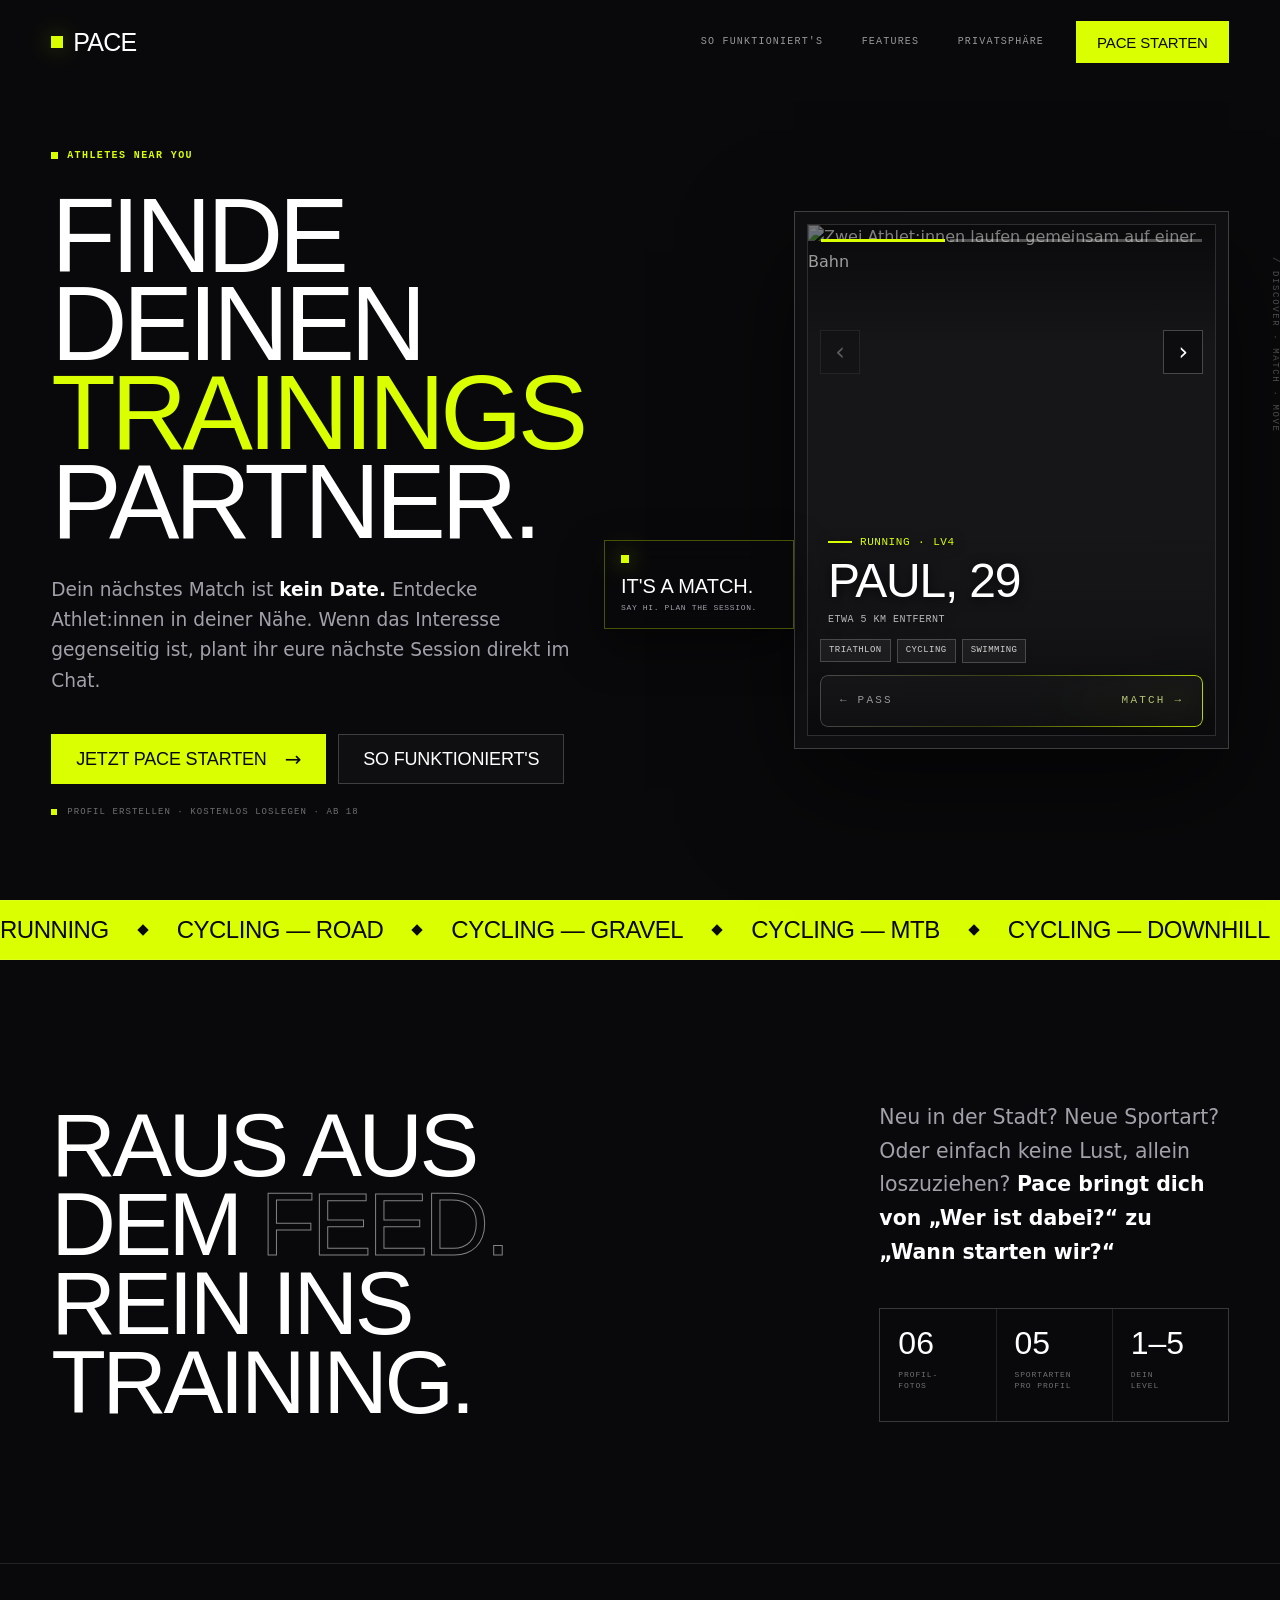
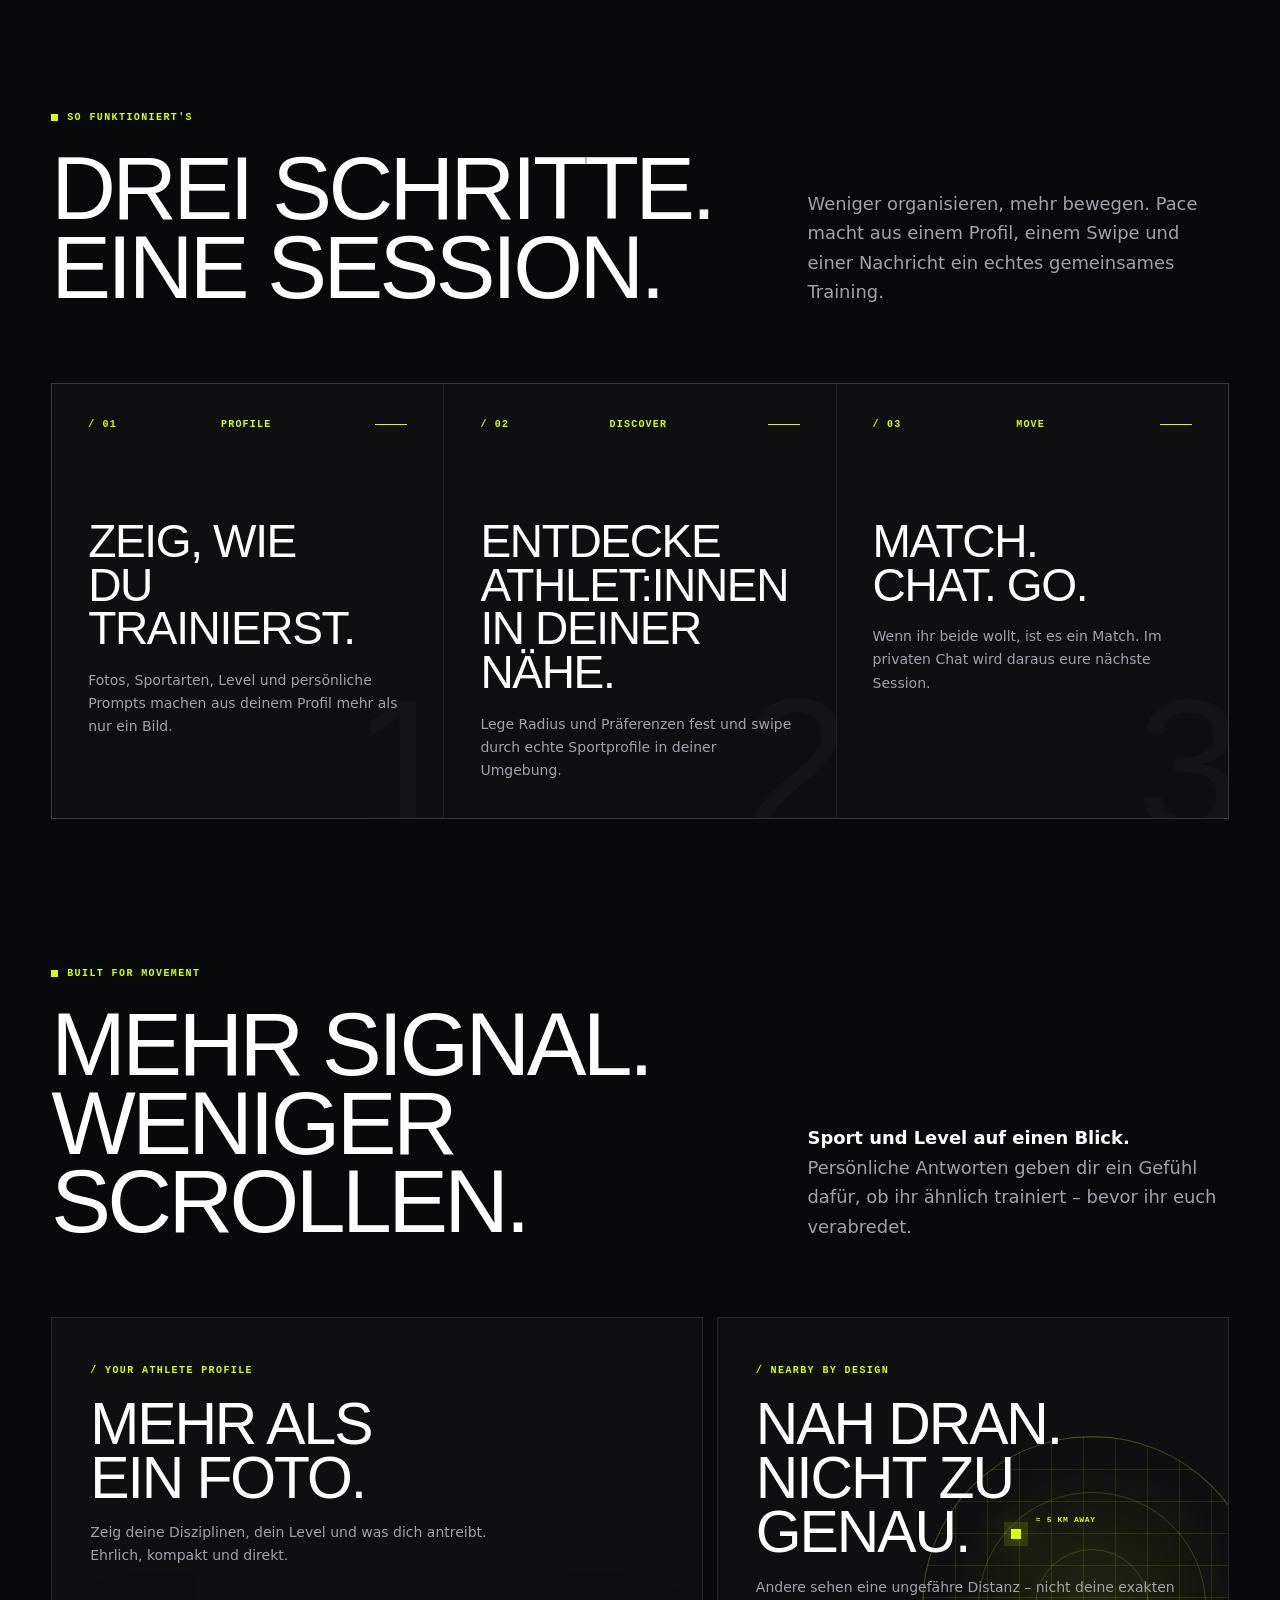
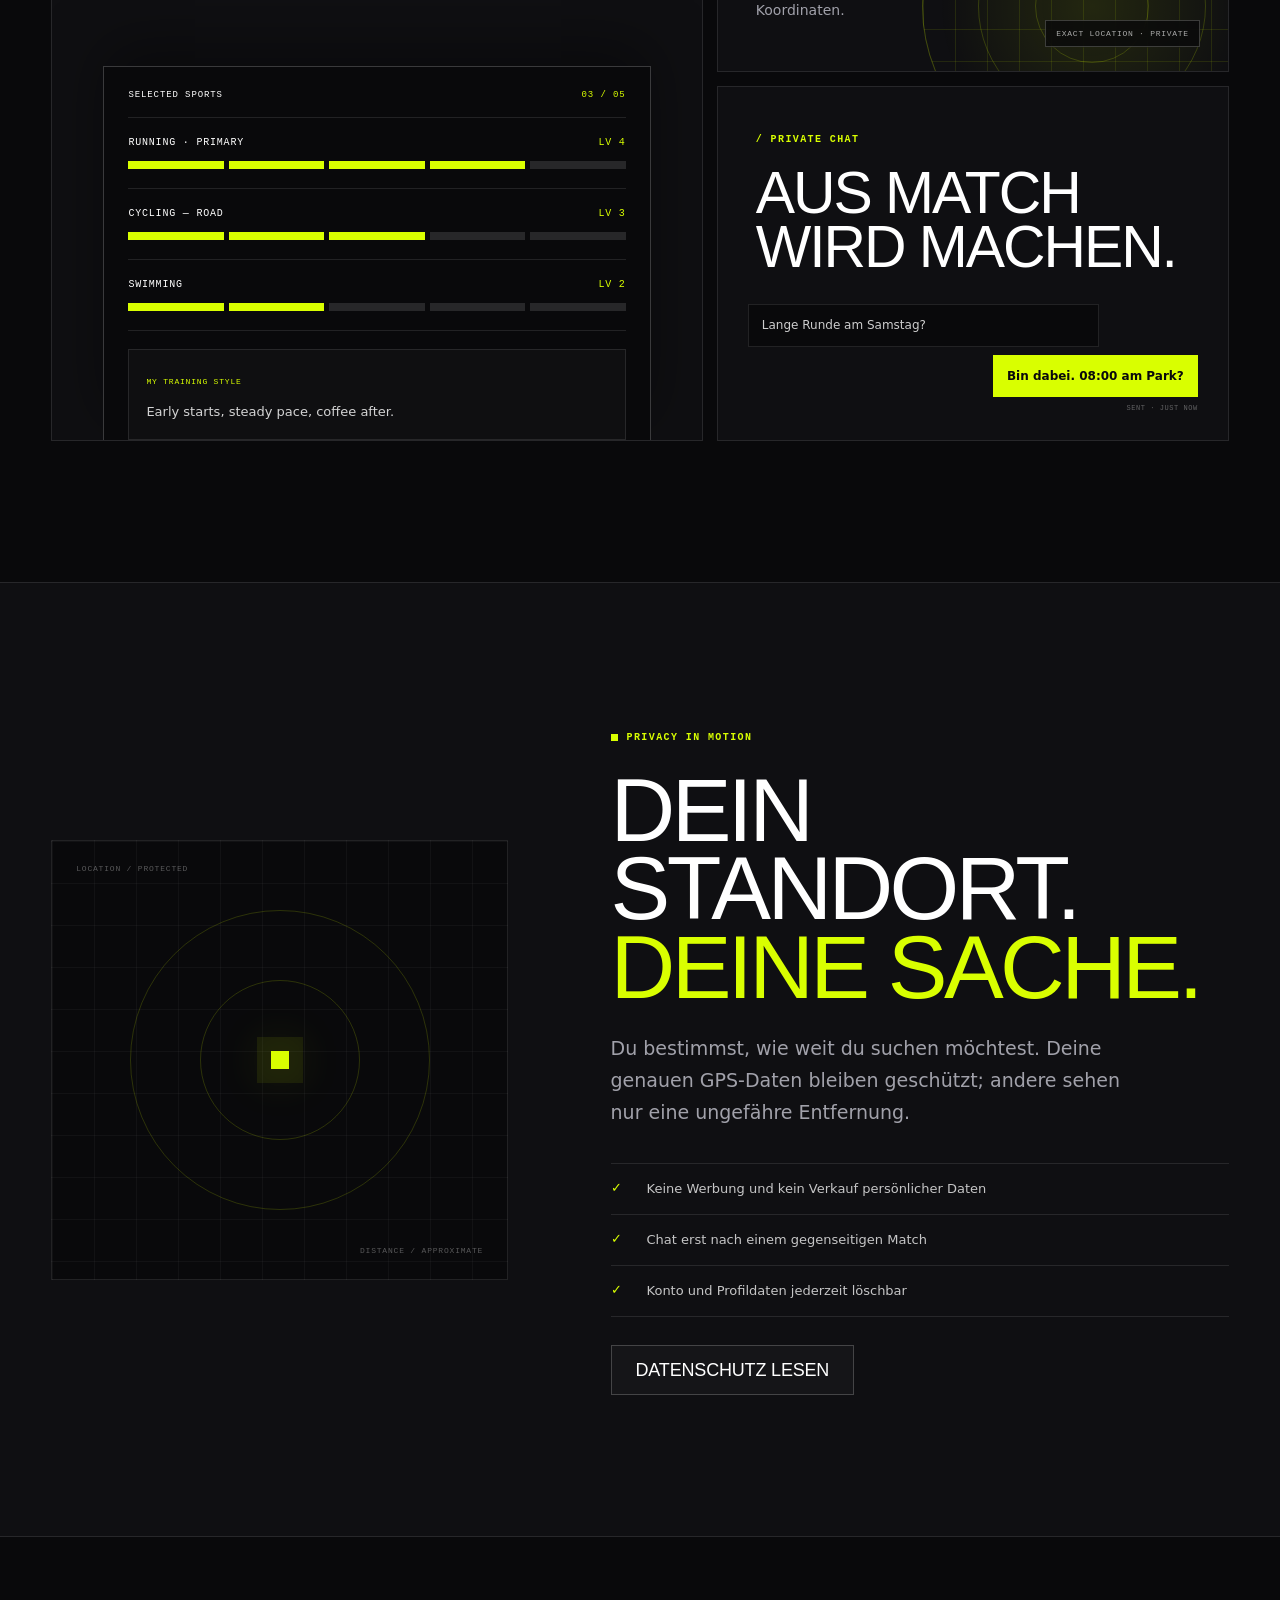
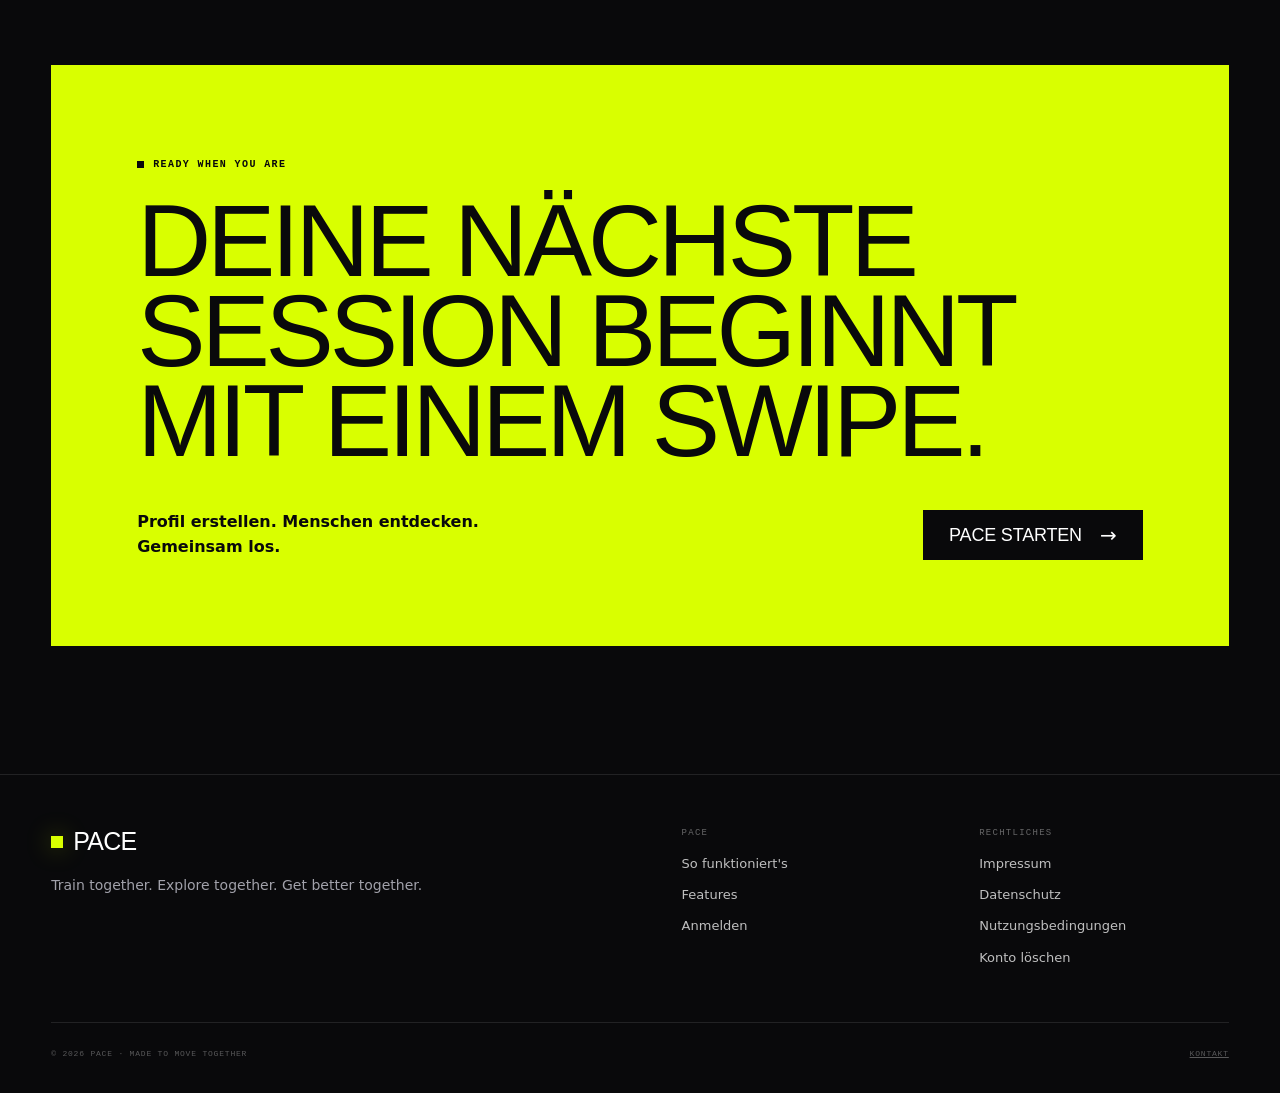
==== commit cf8c68b7: "[Fix] updated profile overlay on website to match the app" ====
--- a/index.html
+++ b/index.html
@@ -493,7 +493,9 @@
     }
 
     .profile-card::before {
-      background: linear-gradient(to top, rgba(0, 0, 0, 0.96) 0%, rgba(0, 0, 0, 0.3) 45%, transparent 72%);
+      top: auto;
+      height: 220px;
+      background: linear-gradient(to top, rgba(9, 9, 11, 0.96), rgba(0, 0, 0, 0.1), transparent);
     }
 
     .profile-card::after {
@@ -531,7 +533,8 @@
 
     .photo-arrow {
       position: absolute;
-      top: 43%;
+      top: 25%;
+      transform: translateY(-50%);
       z-index: 4;
       display: grid;
       place-items: center;
@@ -560,28 +563,21 @@
       white-space: nowrap;
     }
 
-    .nearby-tag {
-      position: absolute;
-      top: 28px;
-      right: 13px;
-      z-index: 3;
-      padding: 6px 8px;
-      background: rgba(0, 0, 0, 0.52);
-      color: rgba(255, 255, 255, 0.72);
-      font: 500 8px/1 var(--mono);
-      letter-spacing: 0.12em;
-      text-transform: uppercase;
-      -webkit-backdrop-filter: blur(8px);
-      backdrop-filter: blur(8px);
-    }
-
     .profile-copy {
       position: absolute;
       right: 0;
       bottom: 0;
       left: 0;
       z-index: 3;
-      padding: 26px;
+      display: grid;
+      gap: 12px;
+      padding: 48px 12px 8px;
+      pointer-events: none;
+    }
+
+    .profile-heading {
+      padding: 0 8px;
+      filter: drop-shadow(0 2px 6px rgba(0, 0, 0, 0.8));
     }
 
     .sport-line {
@@ -589,76 +585,94 @@
       align-items: center;
       gap: 8px;
       color: var(--primary);
-      font: 700 10px/1 var(--mono);
+      margin-bottom: 8px;
+      font: 400 11px/1.5 var(--mono);
       letter-spacing: 0.05em;
       text-transform: uppercase;
     }
 
     .sport-line::before {
-      width: 23px;
+      width: 24px;
       height: 2px;
       content: "";
       background: var(--primary);
     }
 
     .profile-name {
-      margin: 9px 0 0;
-      font: 400 clamp(42px, 5vw, 58px)/0.92 var(--display);
-      letter-spacing: -0.035em;
+      margin: 0;
+      font: 400 48px/0.95 var(--display);
+      letter-spacing: -0.025em;
       text-transform: uppercase;
     }
 
     .profile-distance {
       margin: 8px 0 0;
-      color: rgba(255, 255, 255, 0.68);
-      font: 500 9px/1.2 var(--mono);
-      letter-spacing: 0.1em;
+      color: rgba(255, 255, 255, 0.7);
+      font: 400 10px/1.5 var(--mono);
+      letter-spacing: 0.05em;
       text-transform: uppercase;
     }
 
     .profile-tags {
       display: flex;
-      flex-wrap: wrap;
       gap: 6px;
-      margin-top: 16px;
-      margin-bottom: 0;
+      margin: 0;
       padding: 0;
       list-style: none;
     }
 
     .profile-tags li {
-      padding: 7px 9px;
-      border: 1px solid rgba(255, 255, 255, 0.24);
-      background: rgba(0, 0, 0, 0.3);
-      font: 500 8px/1 var(--mono);
-      letter-spacing: 0.09em;
+      flex-shrink: 0;
+      padding: 4px 8px;
+      border: 1px solid rgba(255, 255, 255, 0.2);
+      background: rgba(255, 255, 255, 0.05);
+      color: rgba(255, 255, 255, 0.8);
+      font: 400 9px/1.5 var(--mono);
+      letter-spacing: 0.05em;
       text-transform: uppercase;
       -webkit-backdrop-filter: blur(6px);
       backdrop-filter: blur(6px);
     }
 
     .mock-actions {
-      display: grid;
-      grid-template-columns: 1fr 1fr;
-      gap: 10px;
-      padding-top: 10px;
-    }
-
-    .mock-action {
-      padding: 15px 12px;
-      border: 1px solid var(--line-strong);
-      color: rgba(255, 255, 255, 0.7);
-      font: 400 18px/1 var(--display);
-      text-align: center;
-      text-transform: uppercase;
-    }
-
-    .mock-action.match {
-      border-color: var(--primary);
-      background: var(--primary);
-      color: var(--bg);
-      box-shadow: 0 0 36px rgba(217, 255, 0, 0.16);
-    }
+      position: relative;
+      isolation: isolate;
+      display: flex;
+      align-items: center;
+      justify-content: space-between;
+      height: 52px;
+      padding: 0 20px;
+      border-radius: 8px;
+      background: rgba(255, 255, 255, 0.025);
+      font: 400 11px/1.5 var(--mono);
+      letter-spacing: 0.2em;
+      text-transform: uppercase;
+    }
+
+    .mock-actions::before {
+      position: absolute;
+      inset: 0;
+      padding: 1px;
+      border-radius: inherit;
+      background: linear-gradient(105deg, rgba(150, 150, 150, 0.4), rgba(217, 255, 0, 0.2) 45%, rgba(217, 255, 0, 0.85));
+      mask: linear-gradient(#fff 0 0) content-box, linear-gradient(#fff 0 0);
+      mask-composite: exclude;
+      content: "";
+    }
+
+    .mock-actions::after {
+      position: absolute;
+      inset: 4px 0 4px 50%;
+      z-index: -1;
+      border-radius: 12px;
+      background: linear-gradient(to right, transparent, rgba(217, 255, 0, 0.25));
+      opacity: 0.15;
+      filter: blur(16px);
+      content: "";
+    }
+
+    .mock-action { color: rgb(150, 150, 150); }
+    .mock-action.match { color: rgb(180, 195, 115); }
 
     .floating-card {
       position: absolute;
@@ -1416,10 +1430,6 @@
       .hero-visual { width: calc(100% - 18px); }
       .visual-index { display: none; }
       .profile-frame { padding: 8px; }
-      .profile-copy { padding: 21px; }
-      .profile-name { font-size: 42px; }
-      .profile-tags li:last-child { display: none; }
-      .mock-action { padding: 14px 10px; font-size: 17px; }
 
       .ticker-item { font-size: 20px; }
       .ticker-item::after { margin: 0 22px; }
@@ -1548,19 +1558,20 @@
             <button class="photo-arrow photo-arrow-prev" type="button" aria-label="Vorheriges Foto" aria-controls="profile-photos" hidden disabled><span aria-hidden="true">‹</span></button>
             <button class="photo-arrow photo-arrow-next" type="button" aria-label="Nächstes Foto" aria-controls="profile-photos" hidden><span aria-hidden="true">›</span></button>
             <span class="photo-status" role="status" aria-live="polite" aria-atomic="true">Foto 1 von 3</span>
-            <span class="nearby-tag">[ 12 near you ]</span>
             <div class="profile-copy">
-              <div class="sport-line">Running · Lv 4</div>
-              <p class="profile-name">Paul, 29</p>
-              <p class="profile-distance">Etwa 5 km entfernt</p>
+              <div class="profile-heading">
+                <div class="sport-line">Running <span>·</span> LV4</div>
+                <p class="profile-name">Paul, 29</p>
+                <p class="profile-distance">Etwa 5 km entfernt</p>
+              </div>
               <ul class="profile-tags">
                 <li>Triathlon</li><li>Cycling</li><li>Swimming</li>
               </ul>
+              <div class="mock-actions" aria-hidden="true">
+                <span class="mock-action">← Pass</span>
+                <span class="mock-action match">Match →</span>
+              </div>
             </div>
-          </div>
-          <div class="mock-actions" aria-hidden="true">
-            <div class="mock-action">Pass</div>
-            <div class="mock-action match">Match</div>
           </div>
         </div>
         <div class="floating-card" aria-hidden="true">
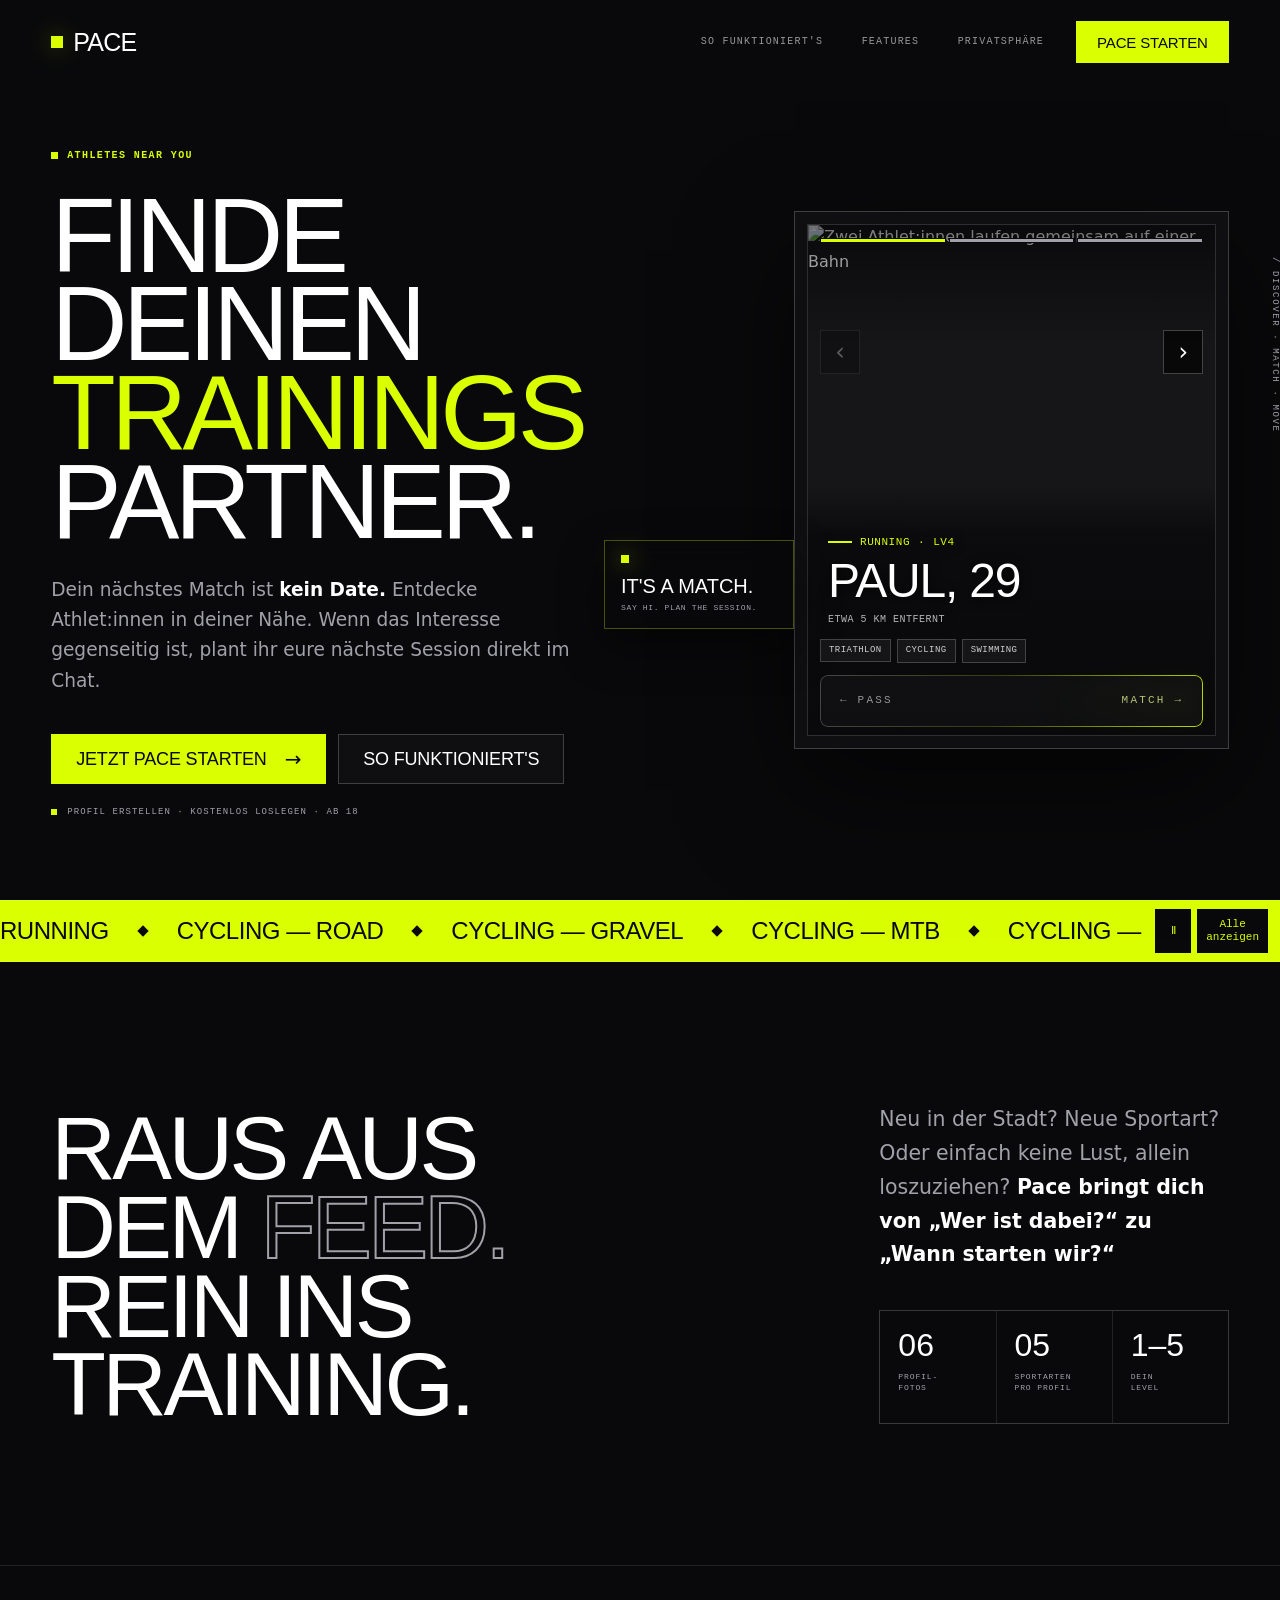
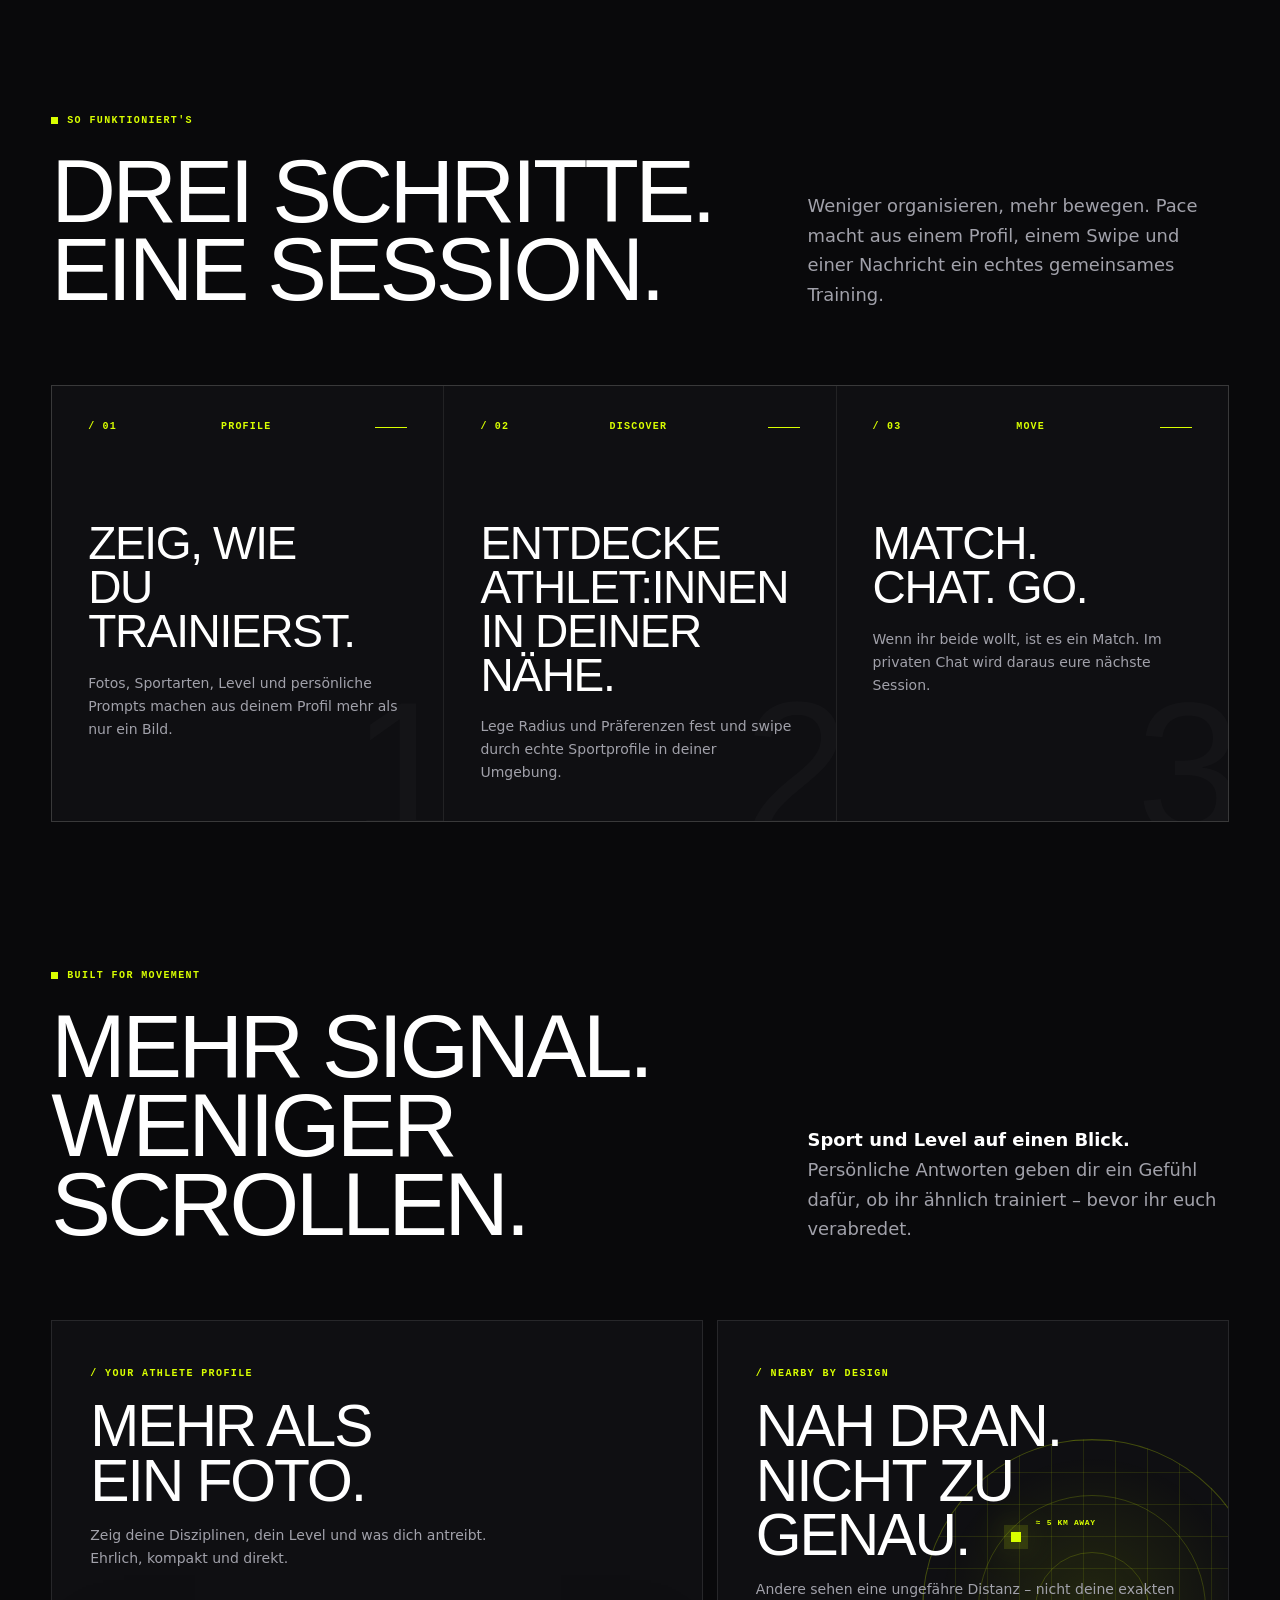
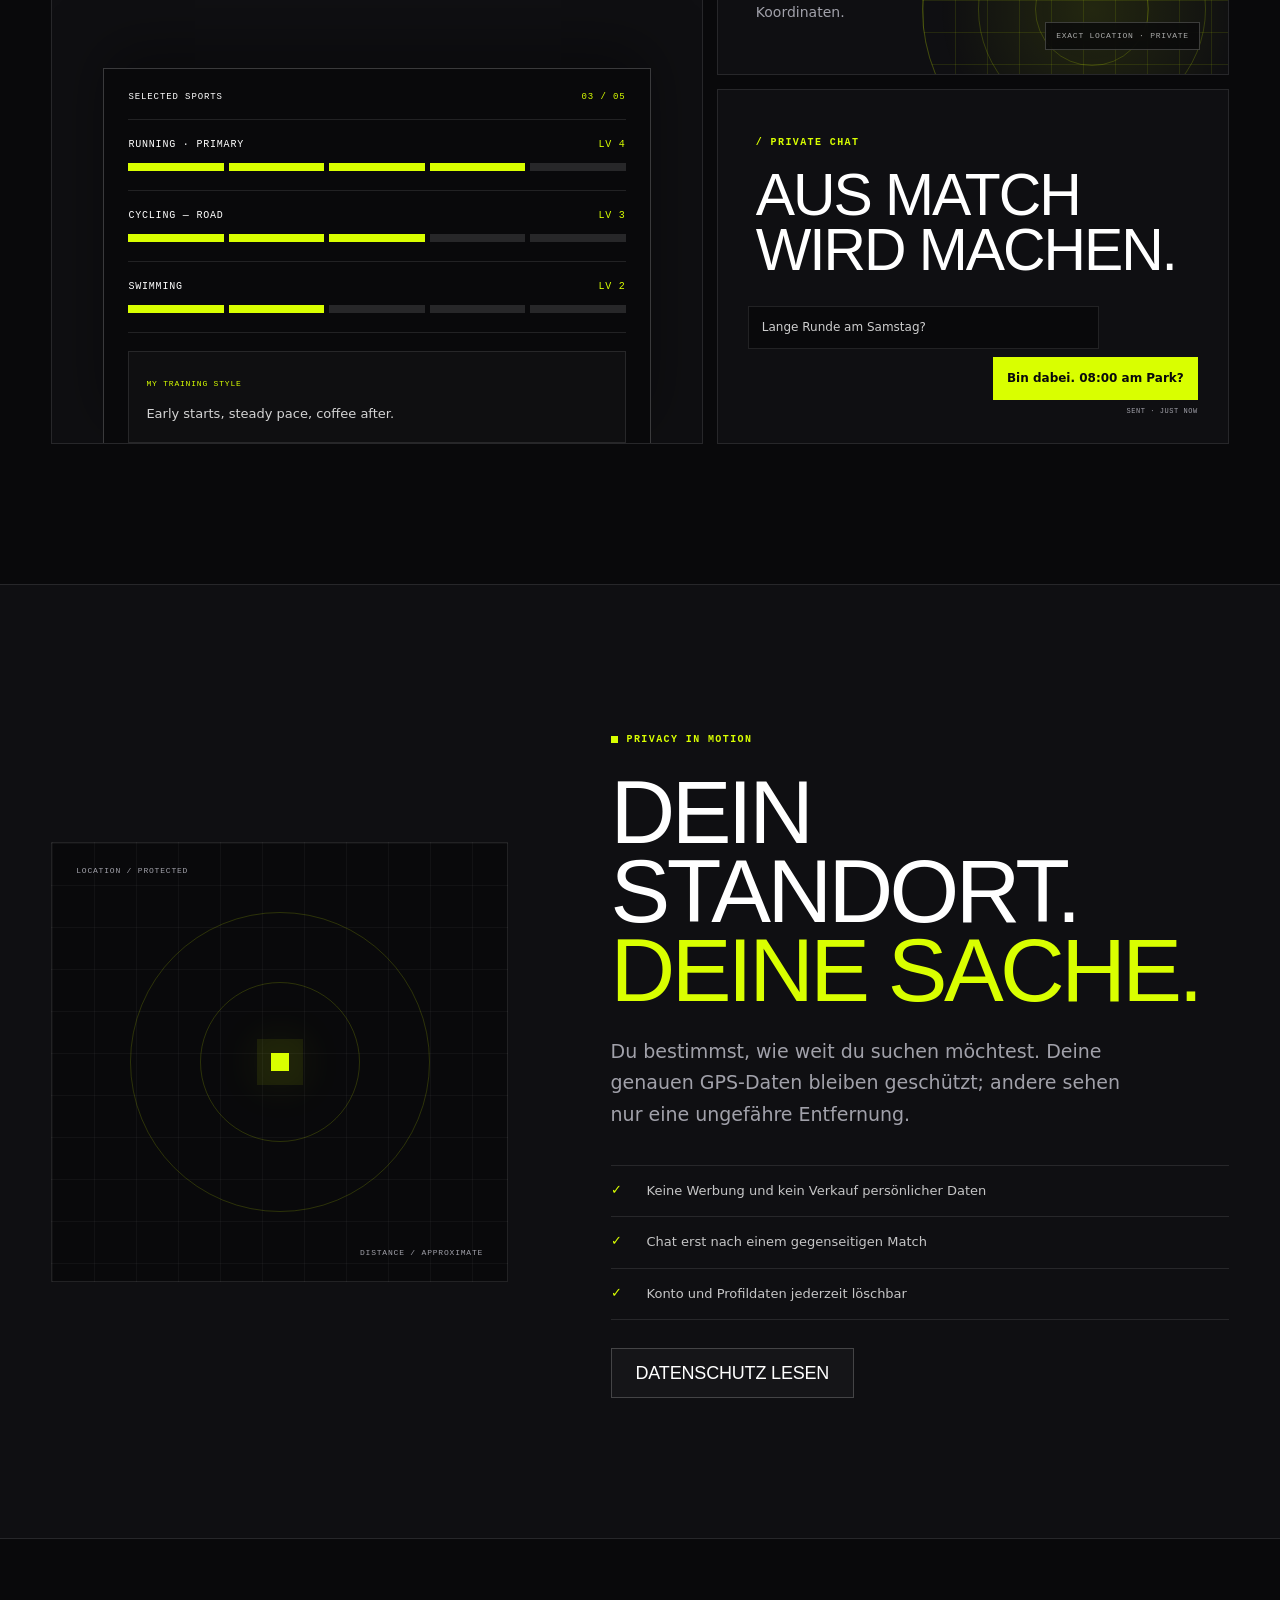
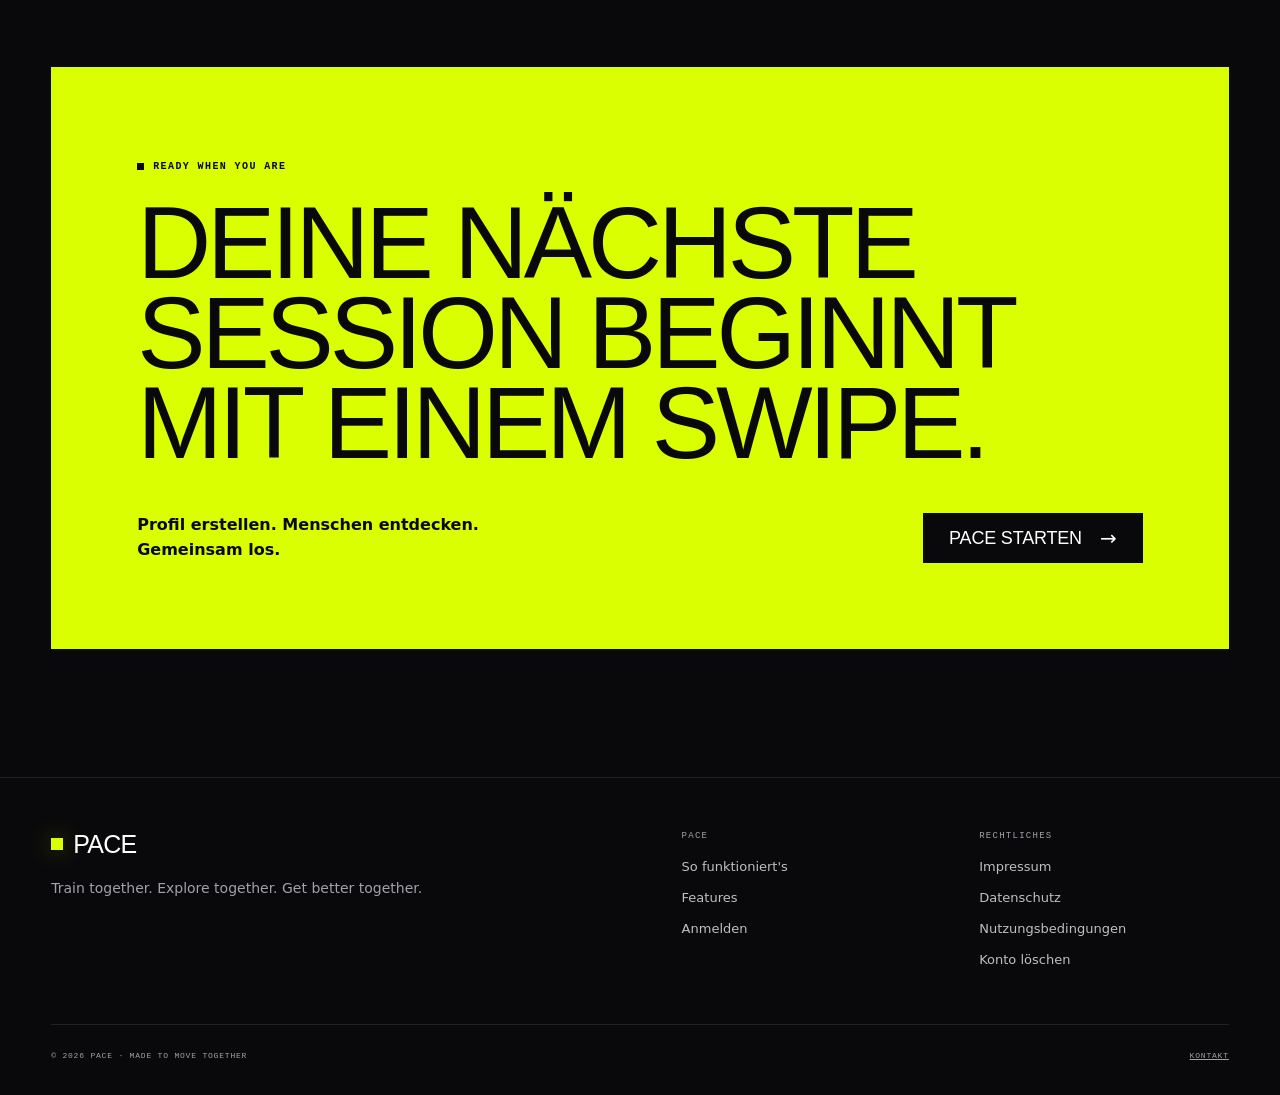
==== commit c7d15d94: "[Feat] fixed audit findings to be WCAG-Richtlinien (Standard 2.1 / 2.2 AA) compliant" ====
--- a/index.html
+++ b/index.html
@@ -48,6 +48,7 @@
 
     html {
       scroll-behavior: smooth;
+      scroll-padding-top: 96px;
       background: var(--bg);
     }
 
@@ -281,6 +282,7 @@
       left: 0;
       z-index: 45;
       display: none;
+      overflow-y: auto;
       padding:
         28px
         max(var(--gutter), env(safe-area-inset-right, 0px))
@@ -290,6 +292,8 @@
     }
 
     .mobile-nav.is-open { display: flex; flex-direction: column; }
+
+    .mobile-nav a { flex-shrink: 0; }
 
     .mobile-nav a:not(.button) {
       display: flex;
@@ -395,7 +399,7 @@
       align-items: center;
       gap: 10px;
       margin-top: 22px;
-      color: rgba(255, 255, 255, 0.42);
+      color: var(--muted);
       font: 500 9px/1.4 var(--mono);
       letter-spacing: 0.12em;
       text-transform: uppercase;
@@ -406,7 +410,7 @@
       height: 6px;
       background: var(--primary);
       box-shadow: 0 0 0 0 rgba(217, 255, 0, 0.4);
-      animation: pulse 2.1s infinite;
+      animation: pulse 2.1s 2;
     }
 
     @keyframes pulse {
@@ -429,7 +433,7 @@
       right: -50px;
       z-index: 5;
       writing-mode: vertical-rl;
-      color: rgba(255, 255, 255, 0.28);
+      color: var(--muted);
       font: 500 9px/1 var(--mono);
       letter-spacing: 0.18em;
       text-transform: uppercase;
@@ -526,7 +530,8 @@
     .photo-progress button::after {
       content: "";
       height: 3px;
-      background: rgba(255, 255, 255, 0.28);
+      background: #a1a1aa;
+      box-shadow: 0 0 0 1px #09090b;
     }
 
     .photo-progress button[aria-current="true"]::after { background: var(--primary); }
@@ -541,7 +546,7 @@
       width: 40px;
       height: 44px;
       border: 1px solid rgba(255, 255, 255, 0.24);
-      background: rgba(0, 0, 0, 0.42);
+      background: rgba(0, 0, 0, 0.65);
       color: var(--fg);
       font: 24px/1 var(--sans);
       cursor: pointer;
@@ -550,7 +555,7 @@
     .photo-arrow:hover { background: rgba(0, 0, 0, 0.7); }
     .photo-arrow-prev { left: 12px; }
     .photo-arrow-next { right: 12px; }
-    .photo-arrow:disabled { opacity: 0.3; cursor: default; }
+    .photo-arrow[aria-disabled="true"] { opacity: 0.3; cursor: default; }
     .photo-progress[hidden], .photo-arrow[hidden] { display: none; }
 
     .photo-status {
@@ -572,6 +577,7 @@
       display: grid;
       gap: 12px;
       padding: 48px 12px 8px;
+      background: linear-gradient(to top, rgba(9, 9, 11, 0.94), rgba(9, 9, 11, 0.8) calc(100% - 48px), transparent);
       pointer-events: none;
     }
 
@@ -712,7 +718,9 @@
     }
 
     .ticker {
-      overflow: hidden;
+      display: flex;
+      flex-wrap: wrap;
+      align-items: center;
       border-top: 1px solid var(--line);
       border-bottom: 1px solid var(--line);
       background: var(--primary);
@@ -721,22 +729,60 @@
 
     .ticker-track {
       display: flex;
-      width: max-content;
-    }
-
-    .ticker-track.is-ready {
+      width: 100%;
+    }
+
+    .ticker.is-scrolling { flex-wrap: nowrap; }
+    .ticker.is-scrolling .ticker-track { width: max-content; }
+
+    .ticker.is-scrolling .ticker-track.is-ready {
       animation: ticker var(--ticker-duration) linear infinite;
+    }
+
+    .ticker.is-paused .ticker-track.is-ready { animation-play-state: paused; }
+
+    .ticker-viewport {
+      flex: 1 1 100%;
+      min-width: 0;
+      max-height: 16rem;
+      overflow-y: auto;
+      order: 1;
+    }
+
+    .ticker.is-scrolling .ticker-viewport {
+      flex-basis: auto;
+      max-height: none;
+      overflow: hidden;
+      order: 0;
+    }
+
+    .ticker-controls { display: flex; gap: 6px; padding: 8px 12px; }
+    .ticker-controls[hidden], .ticker-controls button[hidden] { display: none; }
+    .ticker-controls button {
+      min-width: 36px;
+      min-height: 36px;
+      padding: 8px;
+      border: 1px solid var(--bg);
+      background: var(--bg);
+      color: var(--primary);
+      font: 500 11px/1.2 var(--mono);
+      cursor: pointer;
     }
 
     .ticker-group {
       display: flex;
+      flex-wrap: wrap;
       align-items: center;
-      padding: 17px 0;
-      white-space: nowrap;
-    }
+      gap: 12px 0;
+      padding: 17px 12px;
+    }
+
+    .ticker:not(.is-scrolling) .ticker-group[aria-hidden="true"] { display: none; }
+    .ticker.is-scrolling .ticker-group { flex-wrap: nowrap; padding: 17px 0; white-space: nowrap; }
 
     .ticker-item {
       display: inline-flex;
+      max-width: 100%;
       align-items: center;
       font: 400 24px/1 var(--display);
       letter-spacing: -0.02em;
@@ -744,6 +790,7 @@
     }
 
     .ticker-item::after {
+      flex-shrink: 0;
       width: 8px;
       height: 8px;
       margin: 0 30px;
@@ -798,7 +845,7 @@
 
     .statement-title .outline {
       color: transparent;
-      -webkit-text-stroke: 1px rgba(255, 255, 255, 0.5);
+      -webkit-text-stroke: 2px var(--muted);
     }
 
     .statement-copy p {
@@ -837,7 +884,7 @@
     .fact span {
       display: block;
       margin-top: 10px;
-      color: rgba(255, 255, 255, 0.42);
+      color: var(--muted);
       font: 500 8px/1.4 var(--mono);
       letter-spacing: 0.11em;
       text-transform: uppercase;
@@ -1118,7 +1165,7 @@
 
     .chat-time {
       align-self: flex-end;
-      color: rgba(255, 255, 255, 0.34);
+      color: var(--muted);
       font: 500 7px/1 var(--mono);
       letter-spacing: 0.08em;
       text-transform: uppercase;
@@ -1174,7 +1221,7 @@
 
     .privacy-mark .coord {
       position: absolute;
-      color: rgba(255, 255, 255, 0.32);
+      color: var(--muted);
       font: 500 8px/1 var(--mono);
       letter-spacing: 0.1em;
       text-transform: uppercase;
@@ -1316,7 +1363,7 @@
 
     .footer-heading {
       margin: 0 0 16px;
-      color: rgba(255, 255, 255, 0.38);
+      color: var(--muted);
       font: 500 9px/1 var(--mono);
       letter-spacing: 0.14em;
       text-transform: uppercase;
@@ -1344,7 +1391,7 @@
       gap: 20px;
       padding-top: 25px;
       border-top: 1px solid var(--line);
-      color: rgba(255, 255, 255, 0.32);
+      color: var(--muted);
       font: 500 8px/1.4 var(--mono);
       letter-spacing: 0.1em;
       text-transform: uppercase;
@@ -1482,6 +1529,7 @@
       .ticker-track { transform: none; }
     }
   </style>
+  <link rel="stylesheet" href="assets/accessibility.css">
 </head>
 <body>
   <a class="skip-link" href="#main">Zum Inhalt springen</a>
@@ -1517,10 +1565,10 @@
     </a>
   </nav>
 
-  <main id="main">
+  <main id="main" tabindex="-1">
     <section class="hero" aria-labelledby="hero-title">
       <div class="hero-copy reveal is-visible">
-        <span class="eyebrow">Athletes near you</span>
+        <span class="eyebrow" lang="en">Athletes near you</span>
         <h1 class="hero-title" id="hero-title">
           Finde deinen<br>
           <span class="accent">Trainings</span><br>
@@ -1555,7 +1603,7 @@
               <button type="button" aria-label="Foto 2 von 3 anzeigen" aria-controls="profile-photos" aria-current="false"></button>
               <button type="button" aria-label="Foto 3 von 3 anzeigen" aria-controls="profile-photos" aria-current="false"></button>
             </div>
-            <button class="photo-arrow photo-arrow-prev" type="button" aria-label="Vorheriges Foto" aria-controls="profile-photos" hidden disabled><span aria-hidden="true">‹</span></button>
+            <button class="photo-arrow photo-arrow-prev" type="button" aria-label="Vorheriges Foto" aria-controls="profile-photos" aria-disabled="true" hidden><span aria-hidden="true">‹</span></button>
             <button class="photo-arrow photo-arrow-next" type="button" aria-label="Nächstes Foto" aria-controls="profile-photos" hidden><span aria-hidden="true">›</span></button>
             <span class="photo-status" role="status" aria-live="polite" aria-atomic="true">Foto 1 von 3</span>
             <div class="profile-copy">
@@ -1583,8 +1631,9 @@
     </section>
 
     <section class="ticker" aria-label="Sportarten bei Pace">
-      <div class="ticker-track">
-        <div class="ticker-group">
+      <div class="ticker-viewport" id="sports-list" tabindex="0" role="region" aria-label="Sportartenliste">
+        <div class="ticker-track">
+        <div class="ticker-group" lang="en">
           <span class="ticker-item" data-sport-id="running">Running</span>
           <span class="ticker-item" data-sport-id="cycling_road">Cycling — Road</span>
           <span class="ticker-item" data-sport-id="cycling_gravel">Cycling — Gravel</span>
@@ -1717,6 +1766,11 @@
           <span class="ticker-item" data-sport-id="darts">Darts</span>
           <span class="ticker-item" data-sport-id="disc_golf">Disc golf</span>
         </div>
+        </div>
+      </div>
+      <div class="ticker-controls" hidden>
+        <button class="ticker-pause" type="button" aria-label="Sportarten pausieren" title="Sportarten pausieren" aria-controls="sports-list">Ⅱ</button>
+        <button class="ticker-expand" type="button" aria-expanded="false" aria-controls="sports-list">Alle anzeigen</button>
       </div>
     </section>
 
@@ -1772,7 +1826,7 @@
     <section class="section features-section" id="features" aria-labelledby="features-title">
       <div class="section-header">
         <div class="reveal">
-          <span class="section-label">Built for movement</span>
+          <span class="section-label" lang="en">Built for movement</span>
           <h2 class="section-heading" id="features-title">Mehr Signal.<br>Weniger Scrollen.</h2>
         </div>
         <p class="section-intro reveal delay-1">
@@ -1783,7 +1837,7 @@
       <div class="feature-grid">
         <article class="feature-card feature-profile reveal">
           <div class="feature-card-copy">
-            <span class="micro-label">/ Your athlete profile</span>
+            <span class="micro-label" lang="en">/ Your athlete profile</span>
             <h3>Mehr als<br>ein Foto.</h3>
             <p>Zeig deine Disziplinen, dein Level und was dich antreibt. Ehrlich, kompakt und direkt.</p>
           </div>
@@ -1810,7 +1864,7 @@
 
         <article class="feature-card feature-location reveal delay-1">
           <div class="feature-card-copy">
-            <span class="micro-label">/ Nearby by design</span>
+            <span class="micro-label" lang="en">/ Nearby by design</span>
             <h3>Nah dran.<br>Nicht zu genau.</h3>
             <p>Andere sehen eine ungefähre Distanz – nicht deine exakten Koordinaten.</p>
           </div>
@@ -1823,7 +1877,7 @@
 
         <article class="feature-card feature-chat reveal delay-1">
           <div class="feature-card-copy">
-            <span class="micro-label">/ Private chat</span>
+            <span class="micro-label" lang="en">/ Private chat</span>
             <h3>Aus Match<br>wird Machen.</h3>
           </div>
           <div class="chat-ui" aria-hidden="true">
@@ -1843,7 +1897,7 @@
           <span class="coord bottom">Distance / approximate</span>
         </div>
         <div class="privacy-copy reveal delay-1">
-          <span class="section-label">Privacy in motion</span>
+          <span class="section-label" lang="en">Privacy in motion</span>
           <h2 id="privacy-title">Dein Standort.<br><span>Deine Sache.</span></h2>
           <p>Du bestimmst, wie weit du suchen möchtest. Deine genauen GPS-Daten bleiben geschützt; andere sehen nur eine ungefähre Entfernung.</p>
           <ul class="privacy-list">
@@ -1857,7 +1911,7 @@
     </section>
 
     <section class="final-cta reveal" aria-labelledby="cta-title">
-      <span class="section-label">Ready when you are</span>
+      <span class="section-label" lang="en">Ready when you are</span>
       <h2 class="cta-title" id="cta-title">Deine nächste Session beginnt mit einem Swipe.</h2>
       <div class="cta-bottom">
         <p>Profil erstellen. Menschen entdecken. Gemeinsam los.</p>
@@ -1876,7 +1930,7 @@
             <span class="brand-dot" aria-hidden="true"></span>
             <span>Pace</span>
           </a>
-          <p class="footer-tagline">Train together. Explore together. Get better together.</p>
+          <p class="footer-tagline" lang="en">Train together. Explore together. Get better together.</p>
         </div>
 
         <div>
@@ -1913,7 +1967,13 @@
       const mobileNav = document.getElementById("mobile-nav");
       const reducedMotion = window.matchMedia("(prefers-reduced-motion: reduce)");
 
-      const tickerTrack = document.querySelector(".ticker-track");
+      const ticker = document.querySelector(".ticker");
+      const tickerTrack = ticker.querySelector(".ticker-track");
+      const tickerPause = ticker.querySelector(".ticker-pause");
+      const tickerExpand = ticker.querySelector(".ticker-expand");
+      const tickerControls = ticker.querySelector(".ticker-controls");
+      let tickerPaused = false;
+      let tickerExpanded = false;
       const tickerGroup = tickerTrack.querySelector(".ticker-group");
       // Keep one source list; the hidden copy makes the scrolling loop seamless.
       const tickerCopy = tickerGroup.cloneNode(true);
@@ -1922,9 +1982,37 @@
 
       // Keep a readable, constant speed regardless of list length or screen size.
       const updateTickerDuration = () => {
+        if (!ticker.classList.contains("is-scrolling")) return;
         tickerTrack.style.setProperty("--ticker-duration", `${tickerGroup.getBoundingClientRect().width / 50}s`);
       };
-      updateTickerDuration();
+      const updateTicker = () => {
+        const expanded = tickerExpanded || reducedMotion.matches;
+        ticker.classList.toggle("is-scrolling", !expanded);
+        ticker.classList.toggle("is-paused", tickerPaused);
+        tickerPause.hidden = expanded;
+        tickerExpand.setAttribute("aria-expanded", String(expanded));
+        tickerExpand.textContent = expanded ? "Liste schließen" : "Alle anzeigen";
+        // Reduced motion and no-JS users get the complete, scrollable static list.
+        tickerControls.hidden = reducedMotion.matches;
+        updateTickerDuration();
+      };
+      tickerPause.addEventListener("click", () => {
+        tickerPaused = !tickerPaused;
+        const label = tickerPaused ? "Sportarten fortsetzen" : "Sportarten pausieren";
+        tickerPause.setAttribute("aria-label", label);
+        tickerPause.title = label;
+        tickerPause.textContent = tickerPaused ? "▶" : "Ⅱ";
+        updateTicker();
+      });
+      tickerExpand.addEventListener("click", () => {
+        tickerExpanded = !tickerExpanded;
+        updateTicker();
+      });
+      reducedMotion.addEventListener("change", () => {
+        if (tickerControls.contains(document.activeElement)) ticker.querySelector(".ticker-viewport").focus();
+        updateTicker();
+      });
+      updateTicker();
       tickerTrack.classList.add("is-ready");
       document.fonts.ready.then(updateTickerDuration);
       window.addEventListener("resize", updateTickerDuration, { passive: true });
@@ -1933,25 +2021,58 @@
       updateHeader();
       window.addEventListener("scroll", updateHeader, { passive: true });
 
+      const menuBackground = [
+        document.getElementById("main"), document.querySelector(".site-footer"),
+        document.querySelector(".skip-link"), ...header.querySelectorAll("a, .desktop-nav")
+      ];
       const setMenu = (open, restoreFocus = true) => {
+        const focusWasInMenu = mobileNav.contains(document.activeElement) || document.activeElement === menuButton;
         menuButton.setAttribute("aria-expanded", String(open));
         menuButton.setAttribute("aria-label", open ? "Menü schließen" : "Menü öffnen");
         mobileNav.classList.toggle("is-open", open);
         mobileNav.hidden = !open;
         mobileNav.inert = !open;
         document.body.classList.toggle("menu-open", open);
+        menuBackground.forEach((element) => { element.inert = open; });
 
         if (open) {
-          requestAnimationFrame(() => mobileNav.querySelector("a")?.focus());
-        } else if (mobileNav.contains(document.activeElement)) {
+          mobileNav.querySelector("a").focus();
+        } else if (focusWasInMenu) {
           (restoreFocus ? menuButton : header.querySelector(".brand")).focus();
         }
       };
 
       menuButton.addEventListener("click", () => setMenu(menuButton.getAttribute("aria-expanded") !== "true"));
-      mobileNav.querySelectorAll("a").forEach((link) => link.addEventListener("click", () => setMenu(false)));
+      mobileNav.querySelectorAll("a").forEach((link) => link.addEventListener("click", (event) => {
+        setMenu(false);
+        if (link.hash && link.pathname === location.pathname) {
+          const target = document.getElementById(link.hash.slice(1));
+          if (target) {
+            event.preventDefault();
+            const heading = target.querySelector("h2") || target;
+            heading.setAttribute("tabindex", "-1");
+            heading.focus({ preventScroll: true });
+            target.scrollIntoView({ behavior: reducedMotion.matches ? "instant" : "smooth" });
+            history.replaceState(null, "", link.hash);
+          }
+        }
+      }));
       document.addEventListener("keydown", (event) => {
-        if (event.key === "Escape") setMenu(false);
+        if (menuButton.getAttribute("aria-expanded") !== "true") return;
+        if (event.key === "Escape") {
+          event.preventDefault();
+          setMenu(false);
+        }
+        if (event.key === "Tab") {
+          const lastLink = mobileNav.querySelector("a:last-child");
+          if (event.shiftKey && document.activeElement === menuButton) {
+            event.preventDefault();
+            lastLink.focus();
+          } else if (!event.shiftKey && document.activeElement === lastLink) {
+            event.preventDefault();
+            menuButton.focus();
+          }
+        }
       });
       window.addEventListener("resize", () => {
         if (window.innerWidth > 820) setMenu(false, false);
@@ -1986,8 +2107,9 @@
         profileCard.style.setProperty("--photo-index", photoIndex);
         photos.forEach((photo, index) => photo.setAttribute("aria-hidden", String(index !== photoIndex)));
         photoButtons.forEach((button, index) => button.setAttribute("aria-current", String(index === photoIndex)));
-        previousPhoto.disabled = photoIndex === 0;
-        nextPhoto.disabled = photoIndex === photos.length - 1;
+        // Keep focus on the arrow when reaching an end of the carousel.
+        previousPhoto.setAttribute("aria-disabled", String(photoIndex === 0));
+        nextPhoto.setAttribute("aria-disabled", String(photoIndex === photos.length - 1));
         photoStatus.textContent = `Foto ${photoIndex + 1} von ${photos.length}`;
       };
 
@@ -2036,7 +2158,7 @@
 
       if (!reducedMotion.matches && window.matchMedia("(pointer: fine)").matches) {
         visual.addEventListener("pointermove", (event) => {
-          if (photoGesture) return;
+          if (photoGesture || reducedMotion.matches) return;
           const rect = visual.getBoundingClientRect();
           const x = (event.clientX - rect.left) / rect.width - 0.5;
           const y = (event.clientY - rect.top) / rect.height - 0.5;
--- a/assets/accessibility.css
+++ b/assets/accessibility.css
@@ -0,0 +1,47 @@
+/* Two-tone focus stays visible on dark surfaces, photos and the lime CTA. */
+a:focus-visible,
+button:focus-visible,
+input:focus-visible,
+[tabindex]:focus-visible {
+  outline: 2px solid #fff;
+  outline-offset: 3px;
+  box-shadow: 0 0 0 3px #09090b;
+}
+
+.photo-progress button:focus-visible {
+  outline-offset: -2px;
+  box-shadow: inset 0 0 0 4px #09090b;
+}
+
+.legal-page .skip-link {
+  position: fixed;
+  top: 12px;
+  left: 12px;
+  z-index: 100;
+  padding: 10px 14px;
+  background: #d9ff00;
+  color: #09090b;
+  font-weight: 700;
+  transform: translateY(-200%);
+}
+
+.legal-page .skip-link:focus { transform: translateY(0); }
+.legal-page main { overflow-wrap: anywhere; }
+.legal-page main a { text-decoration: underline; text-underline-offset: 3px; }
+.legal-page .footer-nav a, .legal-page .home-link { min-height: 24px; display: inline-flex; align-items: center; }
+.legal-page input { border-color: #85858e; }
+.legal-page .recover a { display: inline-block; min-height: 24px; padding: 4px 0; }
+.legal-page .msg:empty { margin: 0; }
+
+@media (prefers-reduced-motion: reduce) {
+  html { scroll-behavior: auto; }
+}
+
+@media (forced-colors: active) {
+  a:focus-visible, button:focus-visible, input:focus-visible, [tabindex]:focus-visible {
+    outline-color: Highlight;
+  }
+  .statement-title .outline { color: CanvasText; -webkit-text-stroke: 0; }
+  .photo-progress button::after { background: CanvasText; }
+  .photo-progress button[aria-current="true"]::after { background: Highlight; }
+}
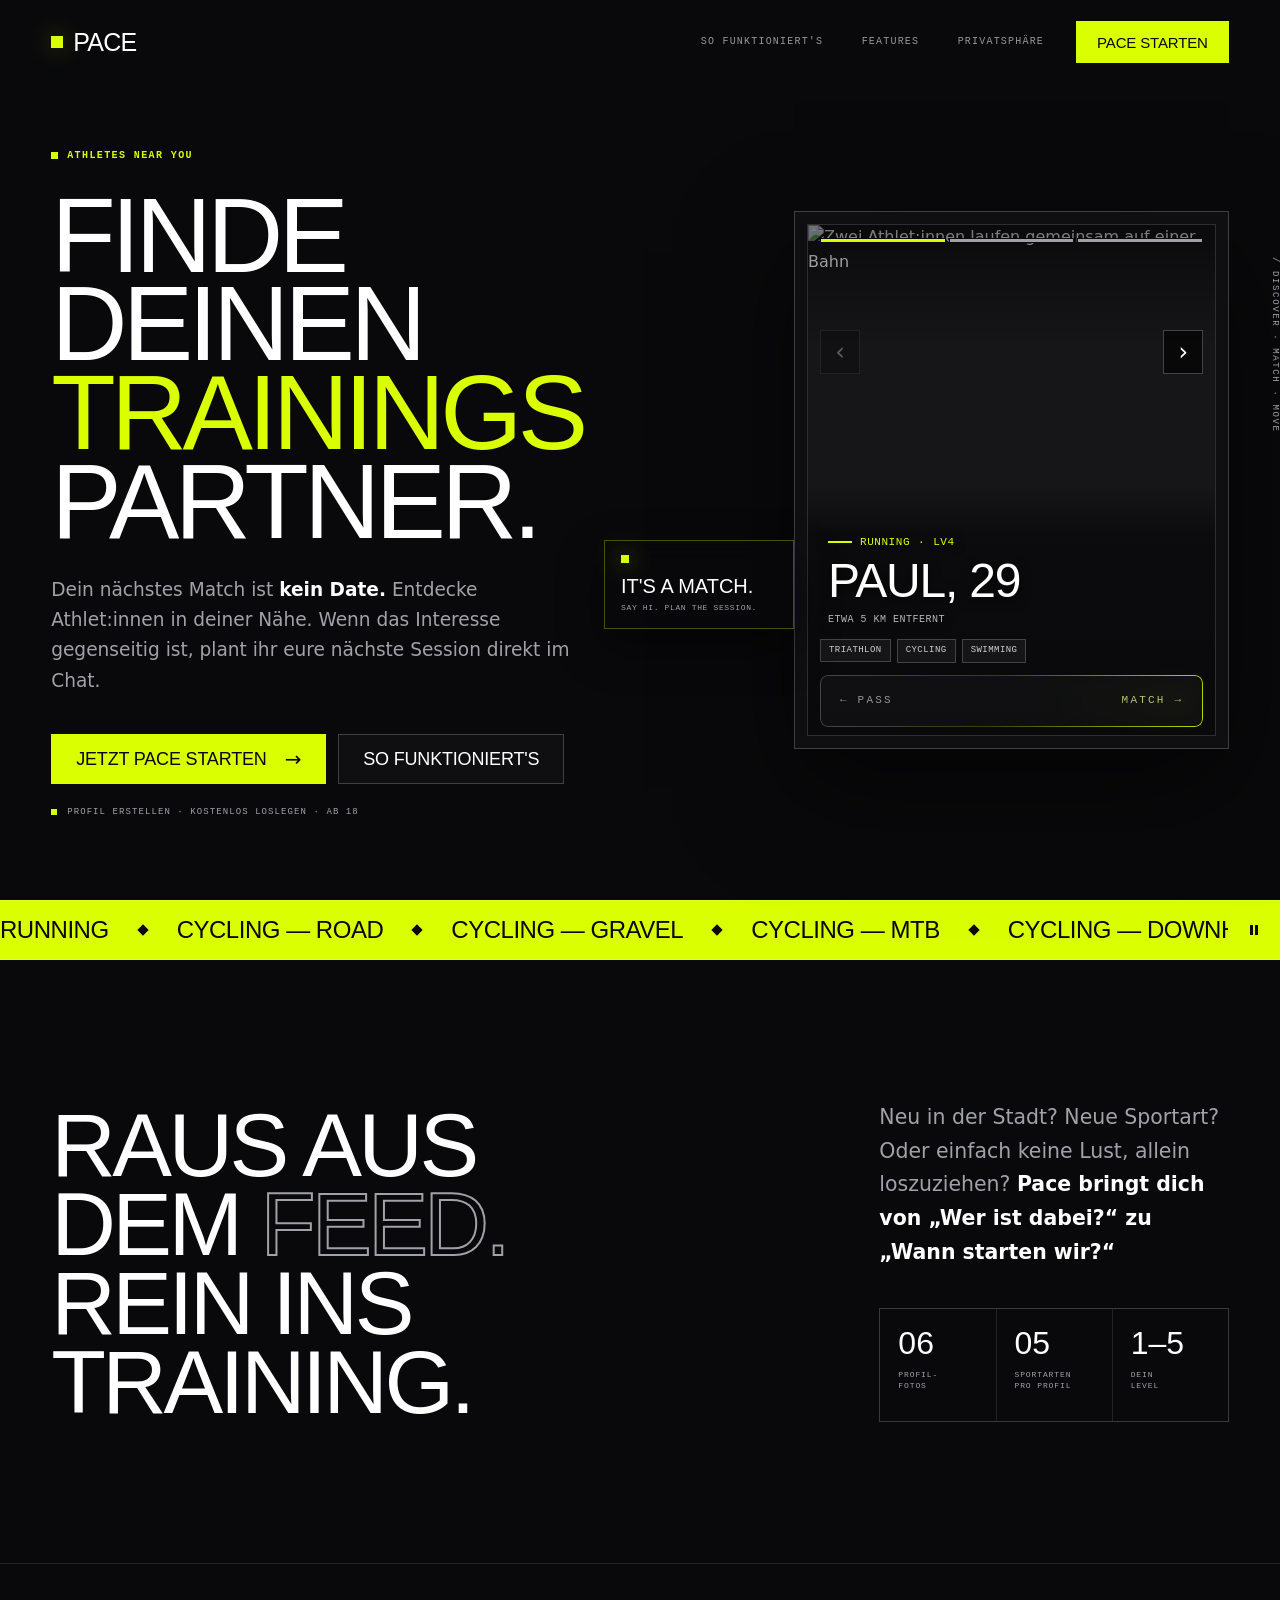
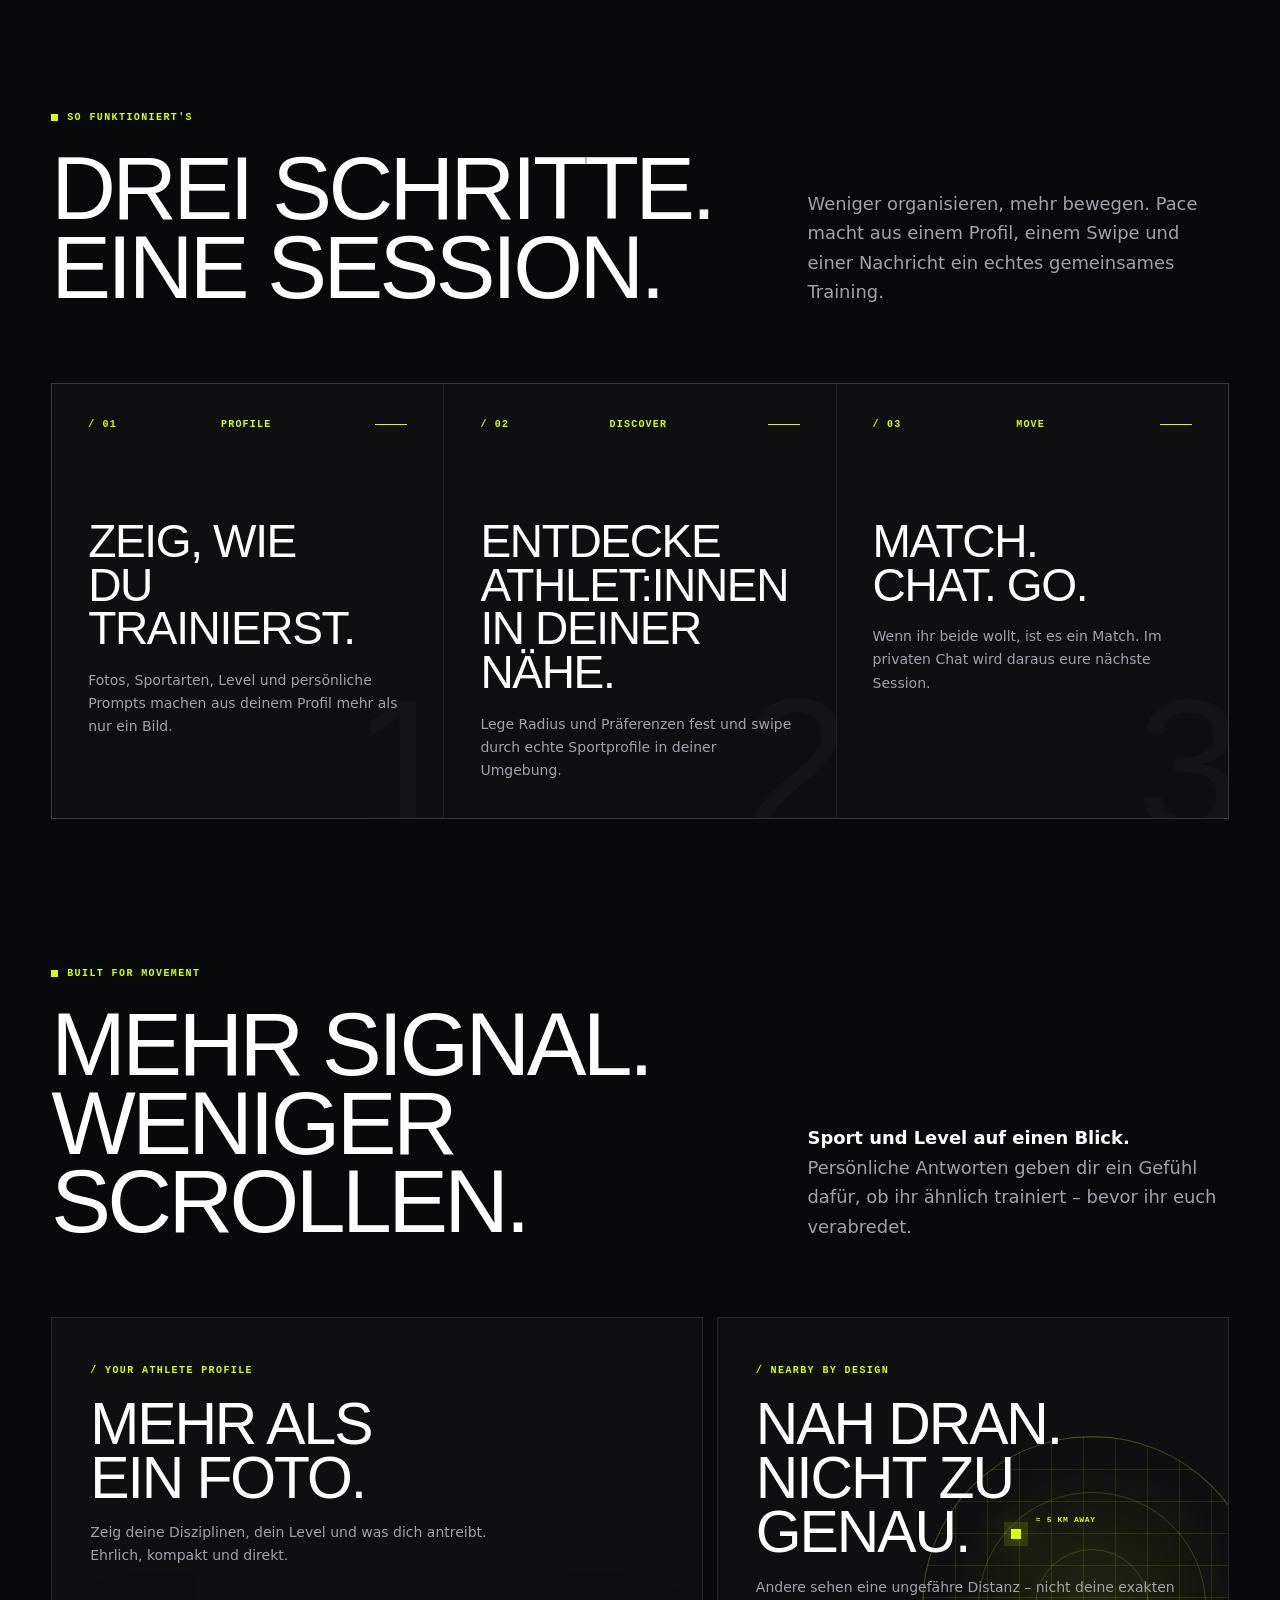
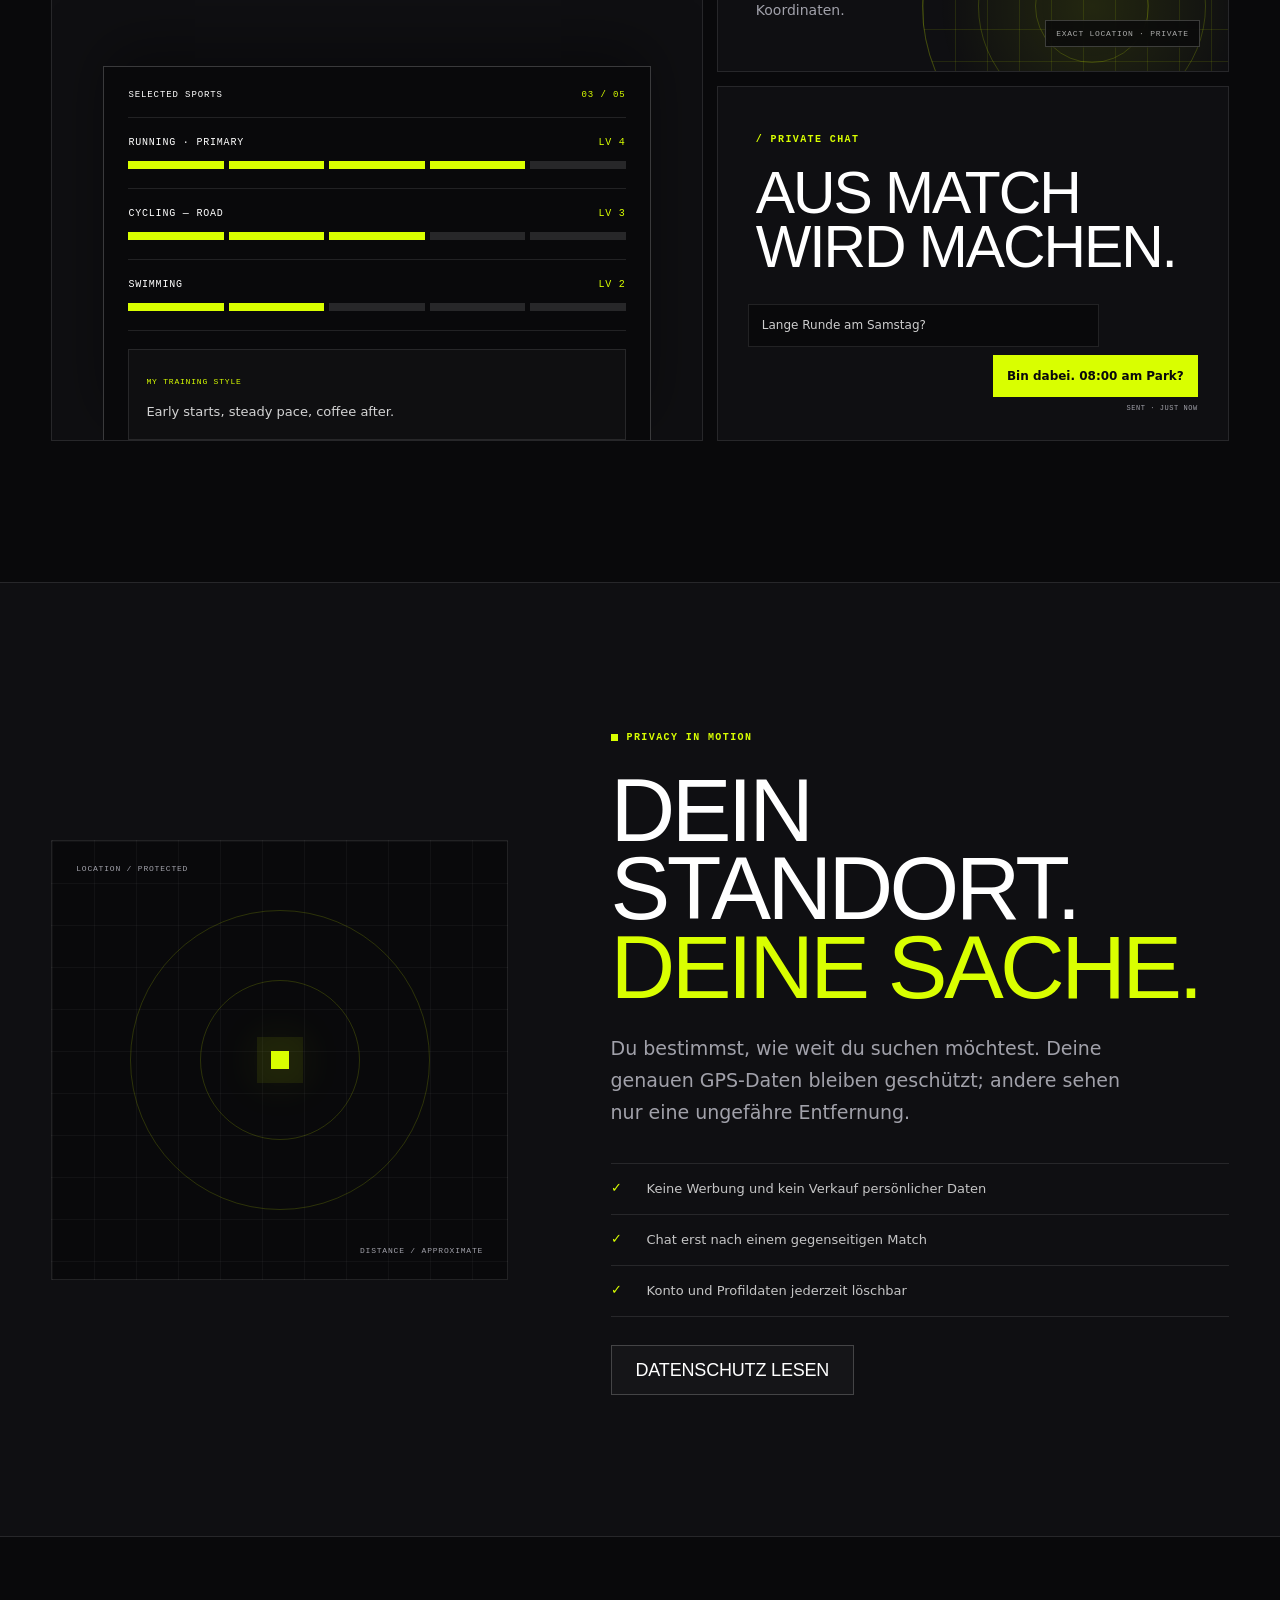
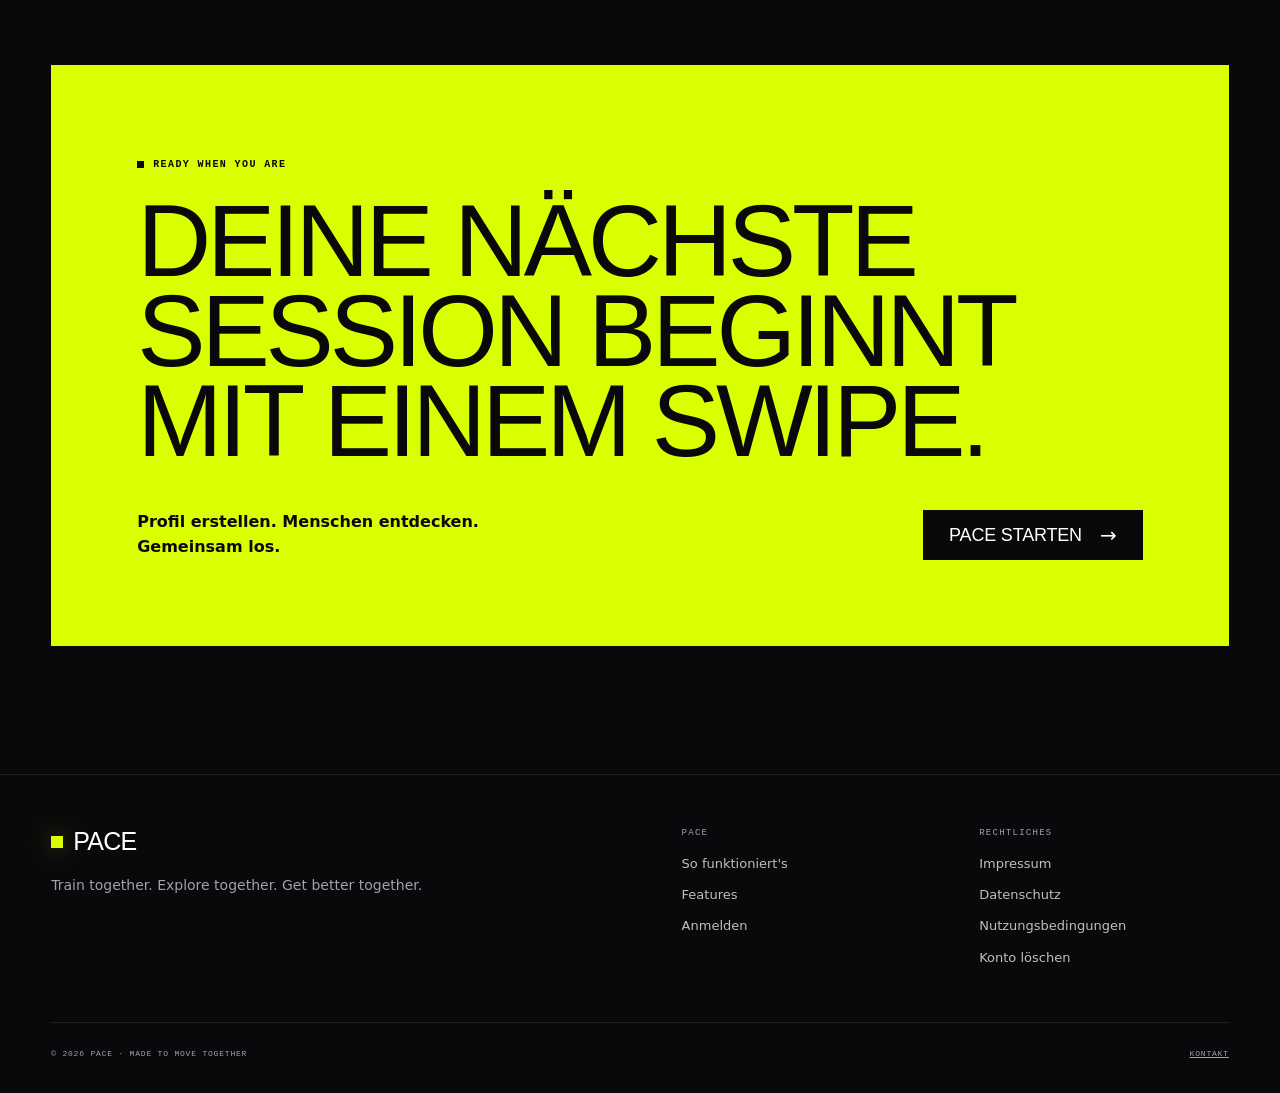
==== commit ca63c8c5: "[Fix] removed view all button and minimalized stop button for sports list" ====
--- a/index.html
+++ b/index.html
@@ -756,18 +756,23 @@
       order: 0;
     }
 
-    .ticker-controls { display: flex; gap: 6px; padding: 8px 12px; }
-    .ticker-controls[hidden], .ticker-controls button[hidden] { display: none; }
-    .ticker-controls button {
-      min-width: 36px;
-      min-height: 36px;
-      padding: 8px;
-      border: 1px solid var(--bg);
-      background: var(--bg);
-      color: var(--primary);
-      font: 500 11px/1.2 var(--mono);
+    .ticker-controls { flex: none; padding: 4px 8px; }
+    .ticker-controls[hidden] { display: none; }
+    .ticker-pause {
+      display: grid;
+      place-items: center;
+      width: 36px;
+      height: 36px;
+      padding: 0;
+      border: 0;
+      background: transparent;
+      color: var(--bg);
       cursor: pointer;
     }
+
+    .ticker-pause svg { width: 12px; height: 12px; fill: currentColor; }
+    .ticker-play-icon, .ticker.is-paused .ticker-pause-icon { display: none; }
+    .ticker.is-paused .ticker-play-icon { display: block; }
 
     .ticker-group {
       display: flex;
@@ -1769,8 +1774,12 @@
         </div>
       </div>
       <div class="ticker-controls" hidden>
-        <button class="ticker-pause" type="button" aria-label="Sportarten pausieren" title="Sportarten pausieren" aria-controls="sports-list">Ⅱ</button>
-        <button class="ticker-expand" type="button" aria-expanded="false" aria-controls="sports-list">Alle anzeigen</button>
+        <button class="ticker-pause" type="button" aria-label="Sportarten pausieren" title="Sportarten pausieren" aria-controls="sports-list">
+          <svg viewBox="0 0 12 12" aria-hidden="true" focusable="false">
+            <path class="ticker-pause-icon" d="M2 1h3v10H2zm5 0h3v10H7z"/>
+            <path class="ticker-play-icon" d="M3 1l8 5-8 5z"/>
+          </svg>
+        </button>
       </div>
     </section>
 
@@ -1970,10 +1979,8 @@
       const ticker = document.querySelector(".ticker");
       const tickerTrack = ticker.querySelector(".ticker-track");
       const tickerPause = ticker.querySelector(".ticker-pause");
-      const tickerExpand = ticker.querySelector(".ticker-expand");
       const tickerControls = ticker.querySelector(".ticker-controls");
       let tickerPaused = false;
-      let tickerExpanded = false;
       const tickerGroup = tickerTrack.querySelector(".ticker-group");
       // Keep one source list; the hidden copy makes the scrolling loop seamless.
       const tickerCopy = tickerGroup.cloneNode(true);
@@ -1986,12 +1993,8 @@
         tickerTrack.style.setProperty("--ticker-duration", `${tickerGroup.getBoundingClientRect().width / 50}s`);
       };
       const updateTicker = () => {
-        const expanded = tickerExpanded || reducedMotion.matches;
-        ticker.classList.toggle("is-scrolling", !expanded);
+        ticker.classList.toggle("is-scrolling", !reducedMotion.matches);
         ticker.classList.toggle("is-paused", tickerPaused);
-        tickerPause.hidden = expanded;
-        tickerExpand.setAttribute("aria-expanded", String(expanded));
-        tickerExpand.textContent = expanded ? "Liste schließen" : "Alle anzeigen";
         // Reduced motion and no-JS users get the complete, scrollable static list.
         tickerControls.hidden = reducedMotion.matches;
         updateTickerDuration();
@@ -2001,11 +2004,6 @@
         const label = tickerPaused ? "Sportarten fortsetzen" : "Sportarten pausieren";
         tickerPause.setAttribute("aria-label", label);
         tickerPause.title = label;
-        tickerPause.textContent = tickerPaused ? "▶" : "Ⅱ";
-        updateTicker();
-      });
-      tickerExpand.addEventListener("click", () => {
-        tickerExpanded = !tickerExpanded;
         updateTicker();
       });
       reducedMotion.addEventListener("change", () => {
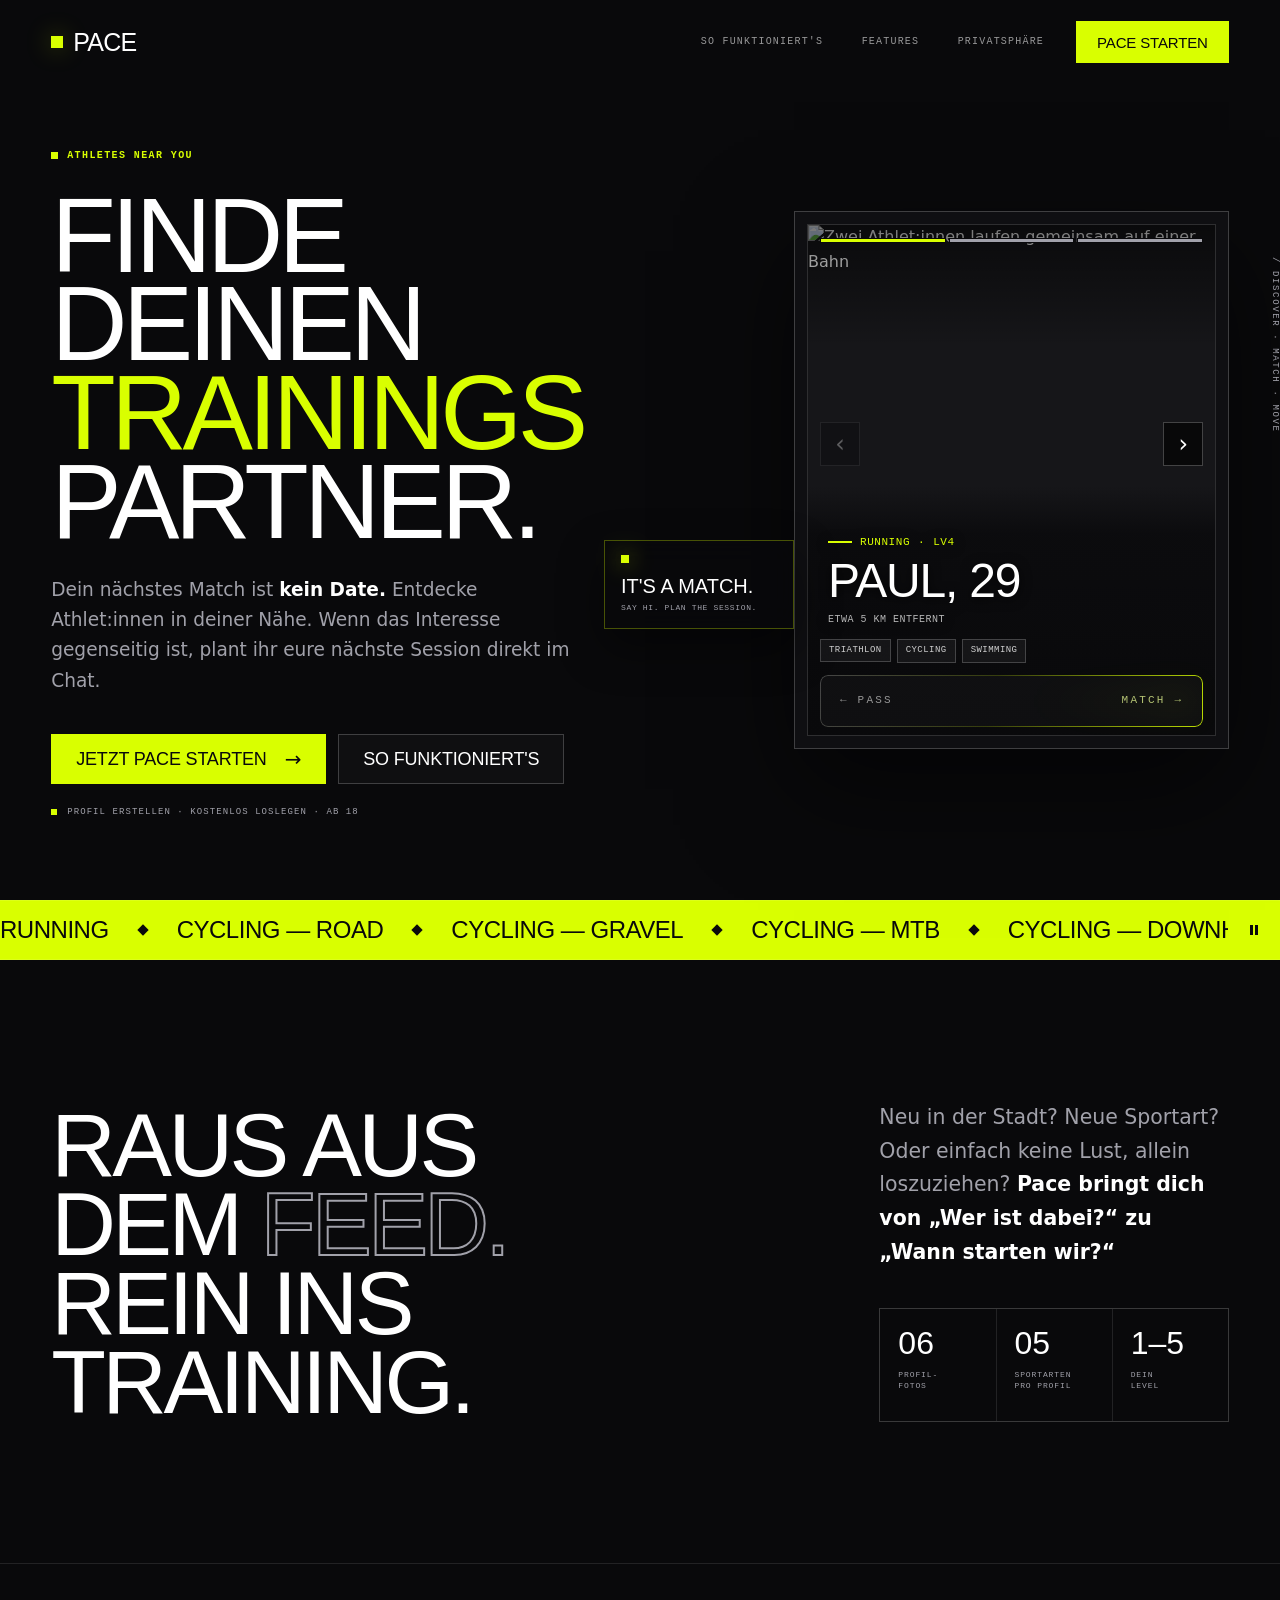
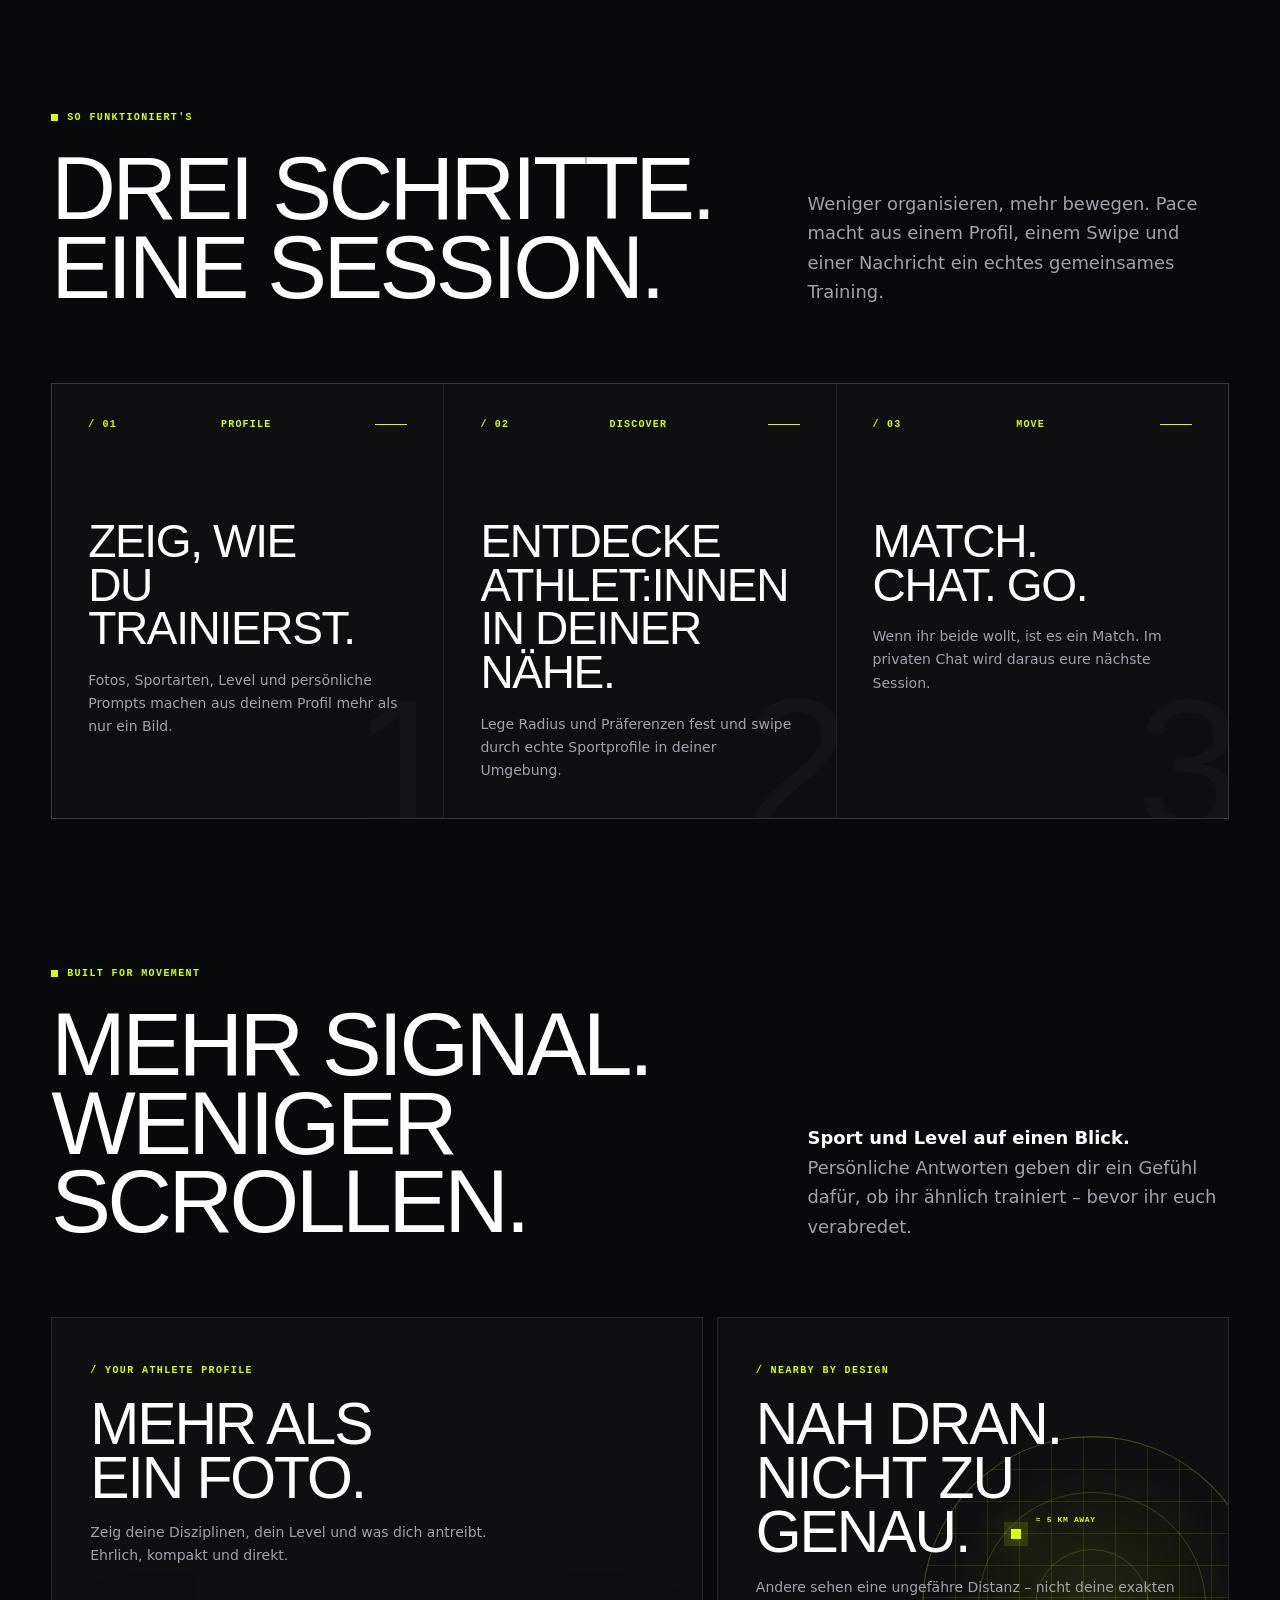
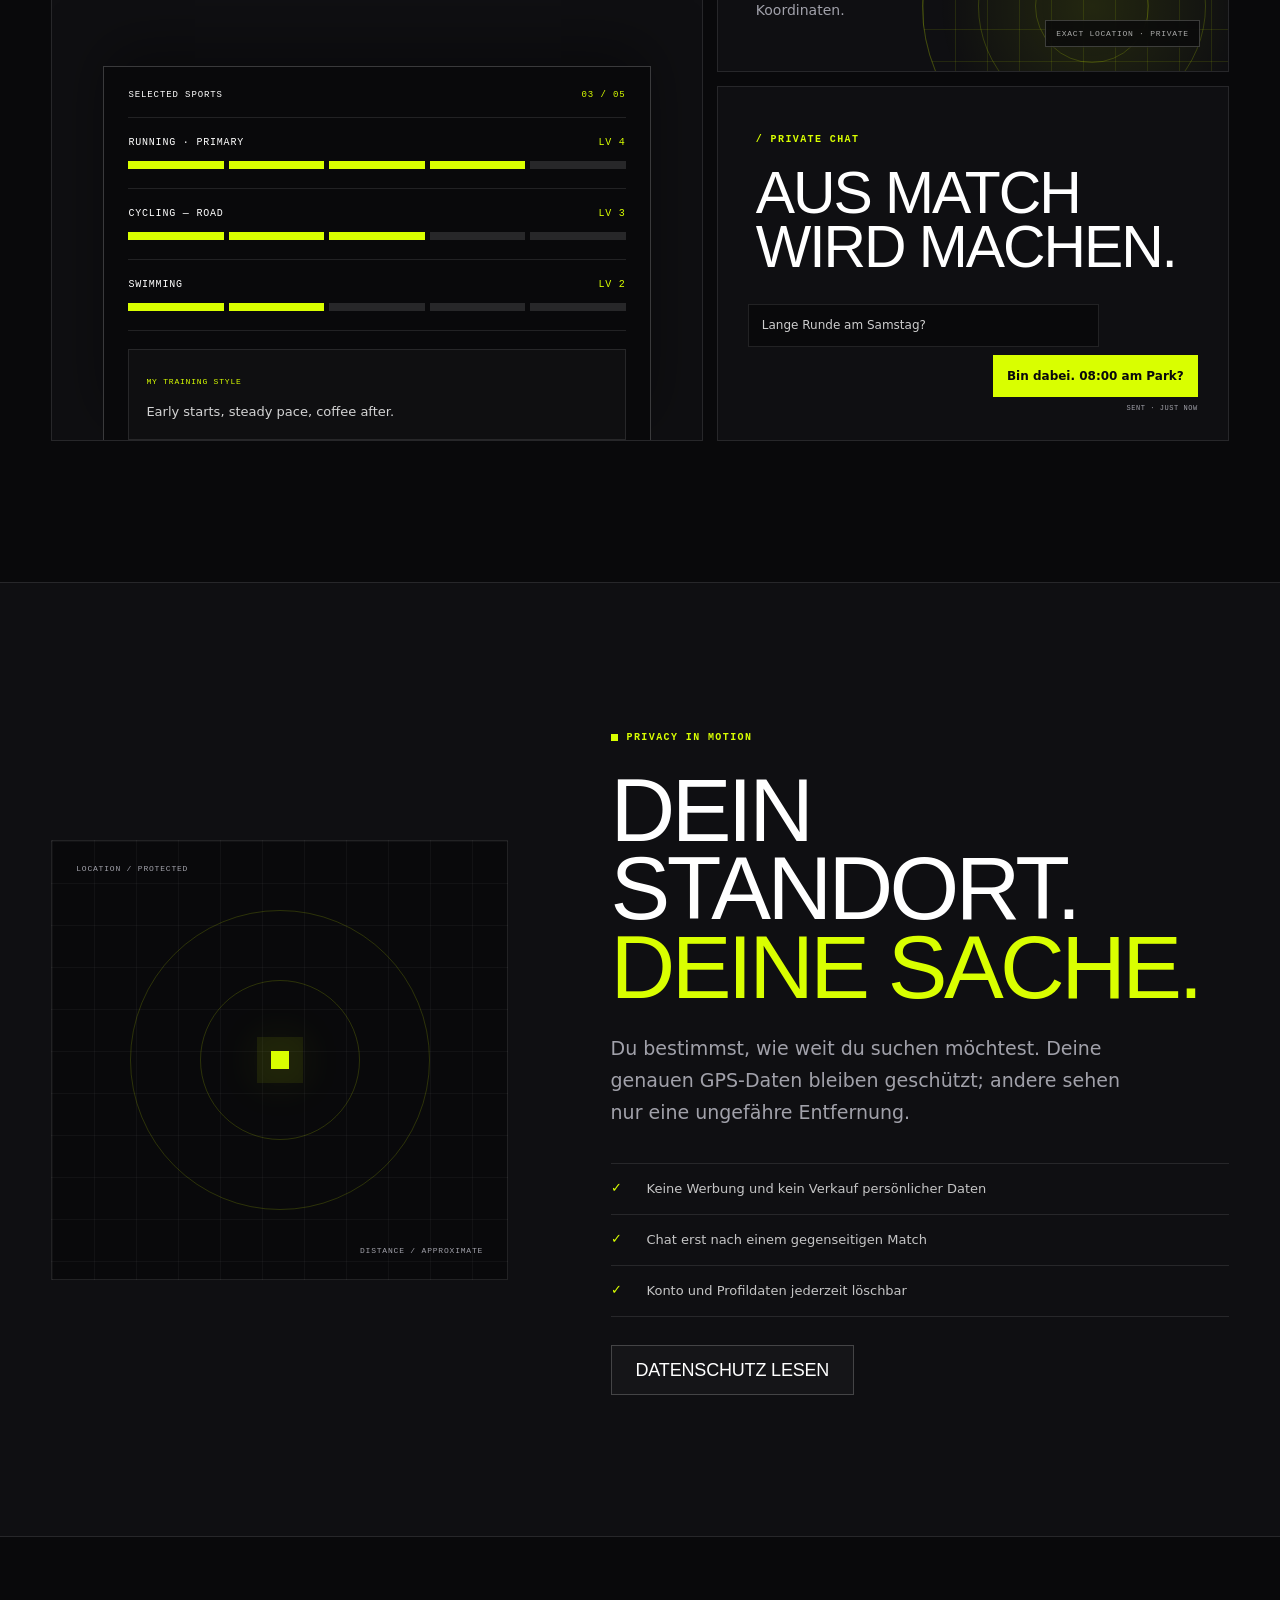
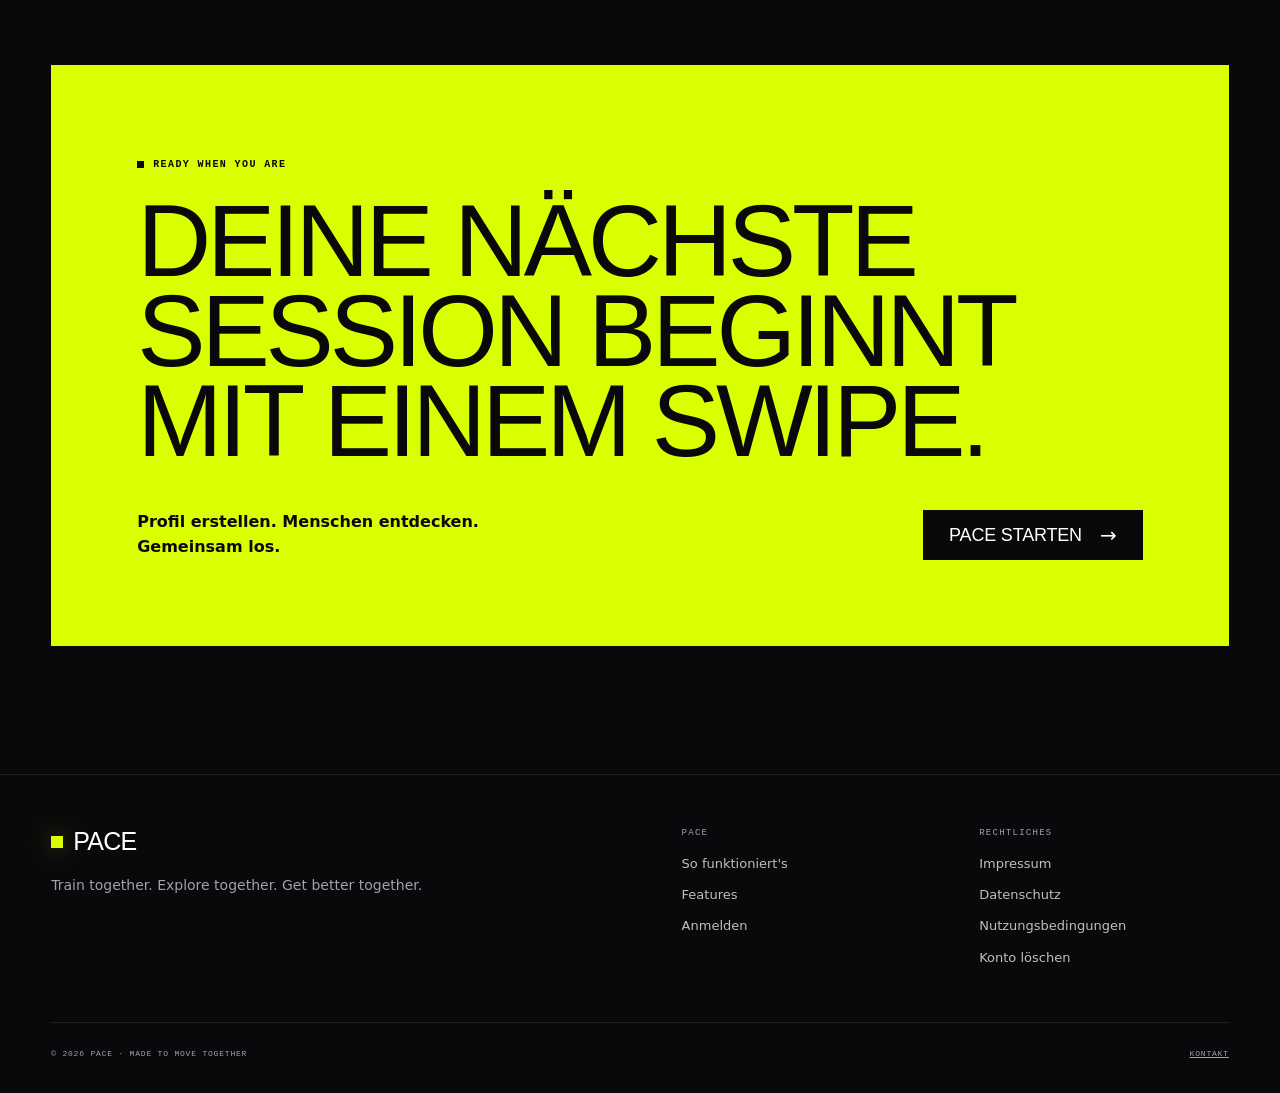
==== commit 196cebee: "[Fix] Move the carousel arrows down towards the middle of the photo" ====
--- a/index.html
+++ b/index.html
@@ -538,7 +538,7 @@
 
     .photo-arrow {
       position: absolute;
-      top: 25%;
+      top: min(43%, calc(100% - 236px));
       transform: translateY(-50%);
       z-index: 4;
       display: grid;
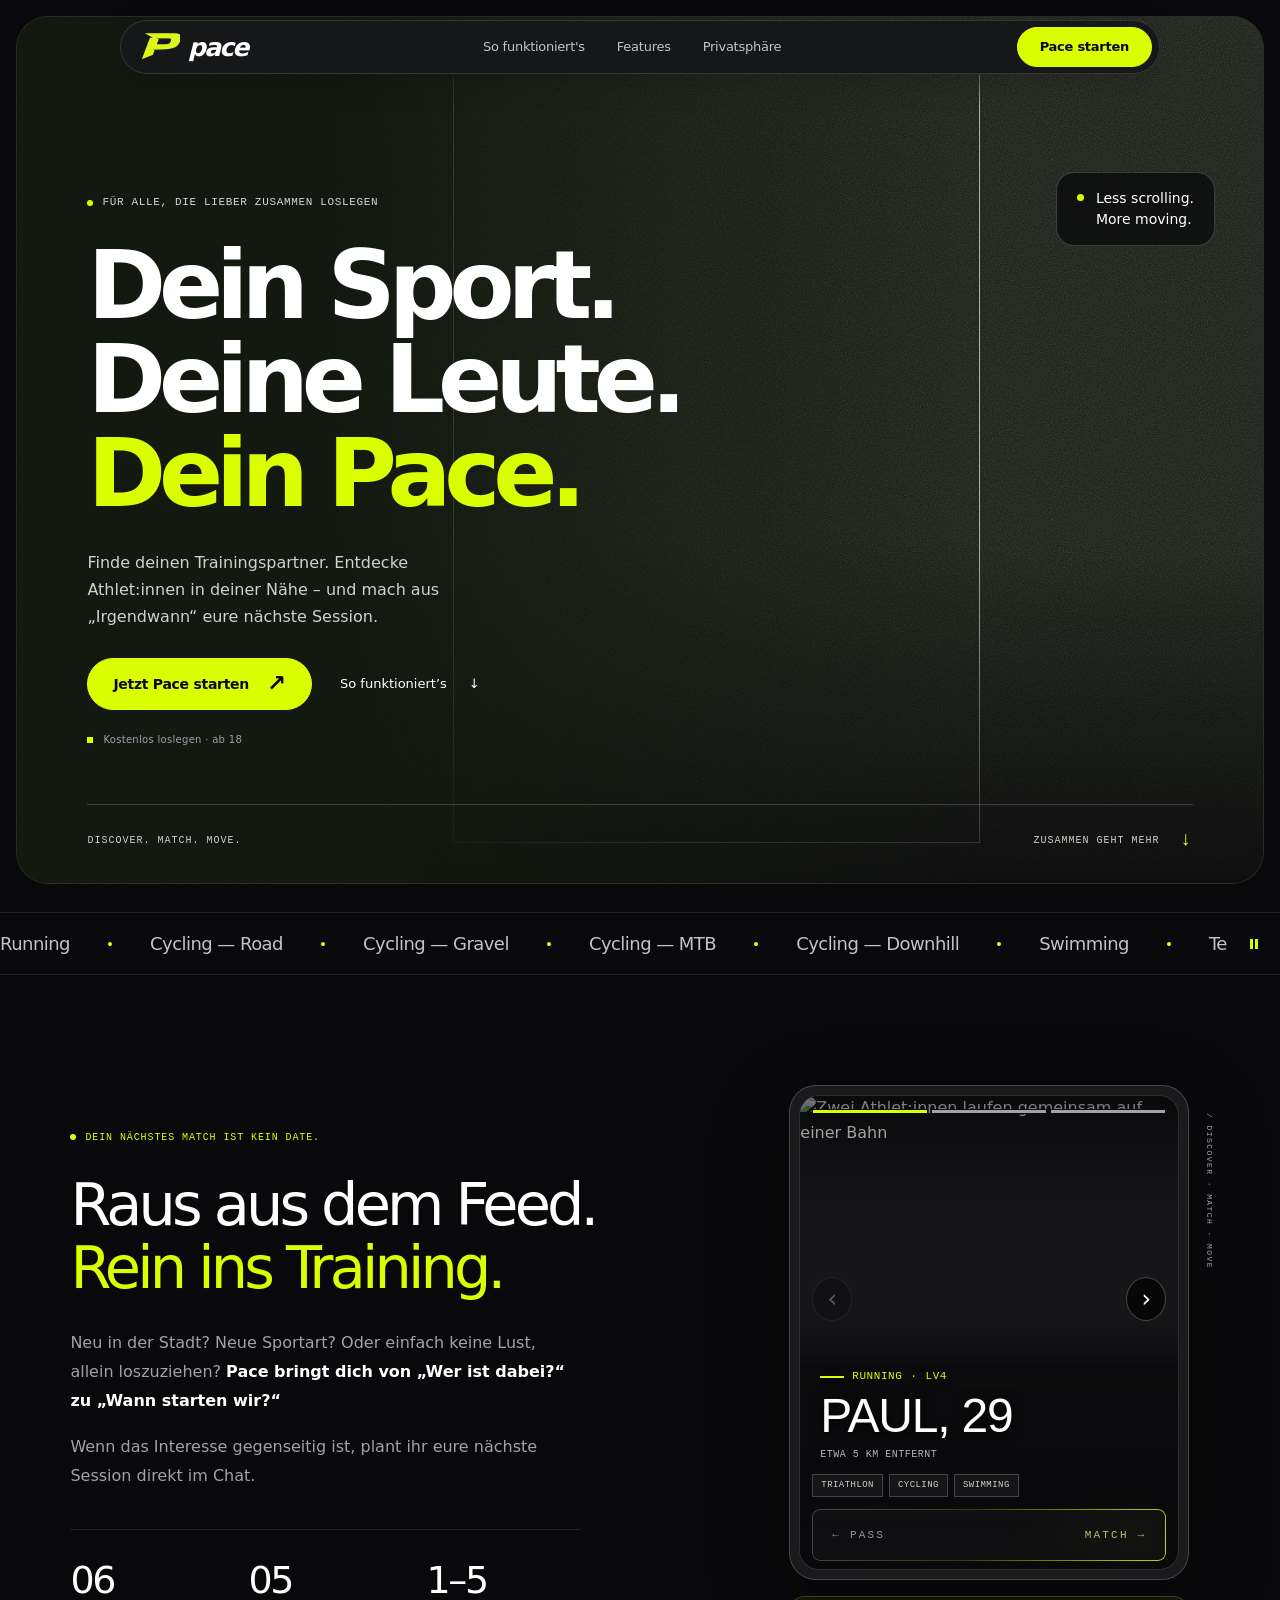
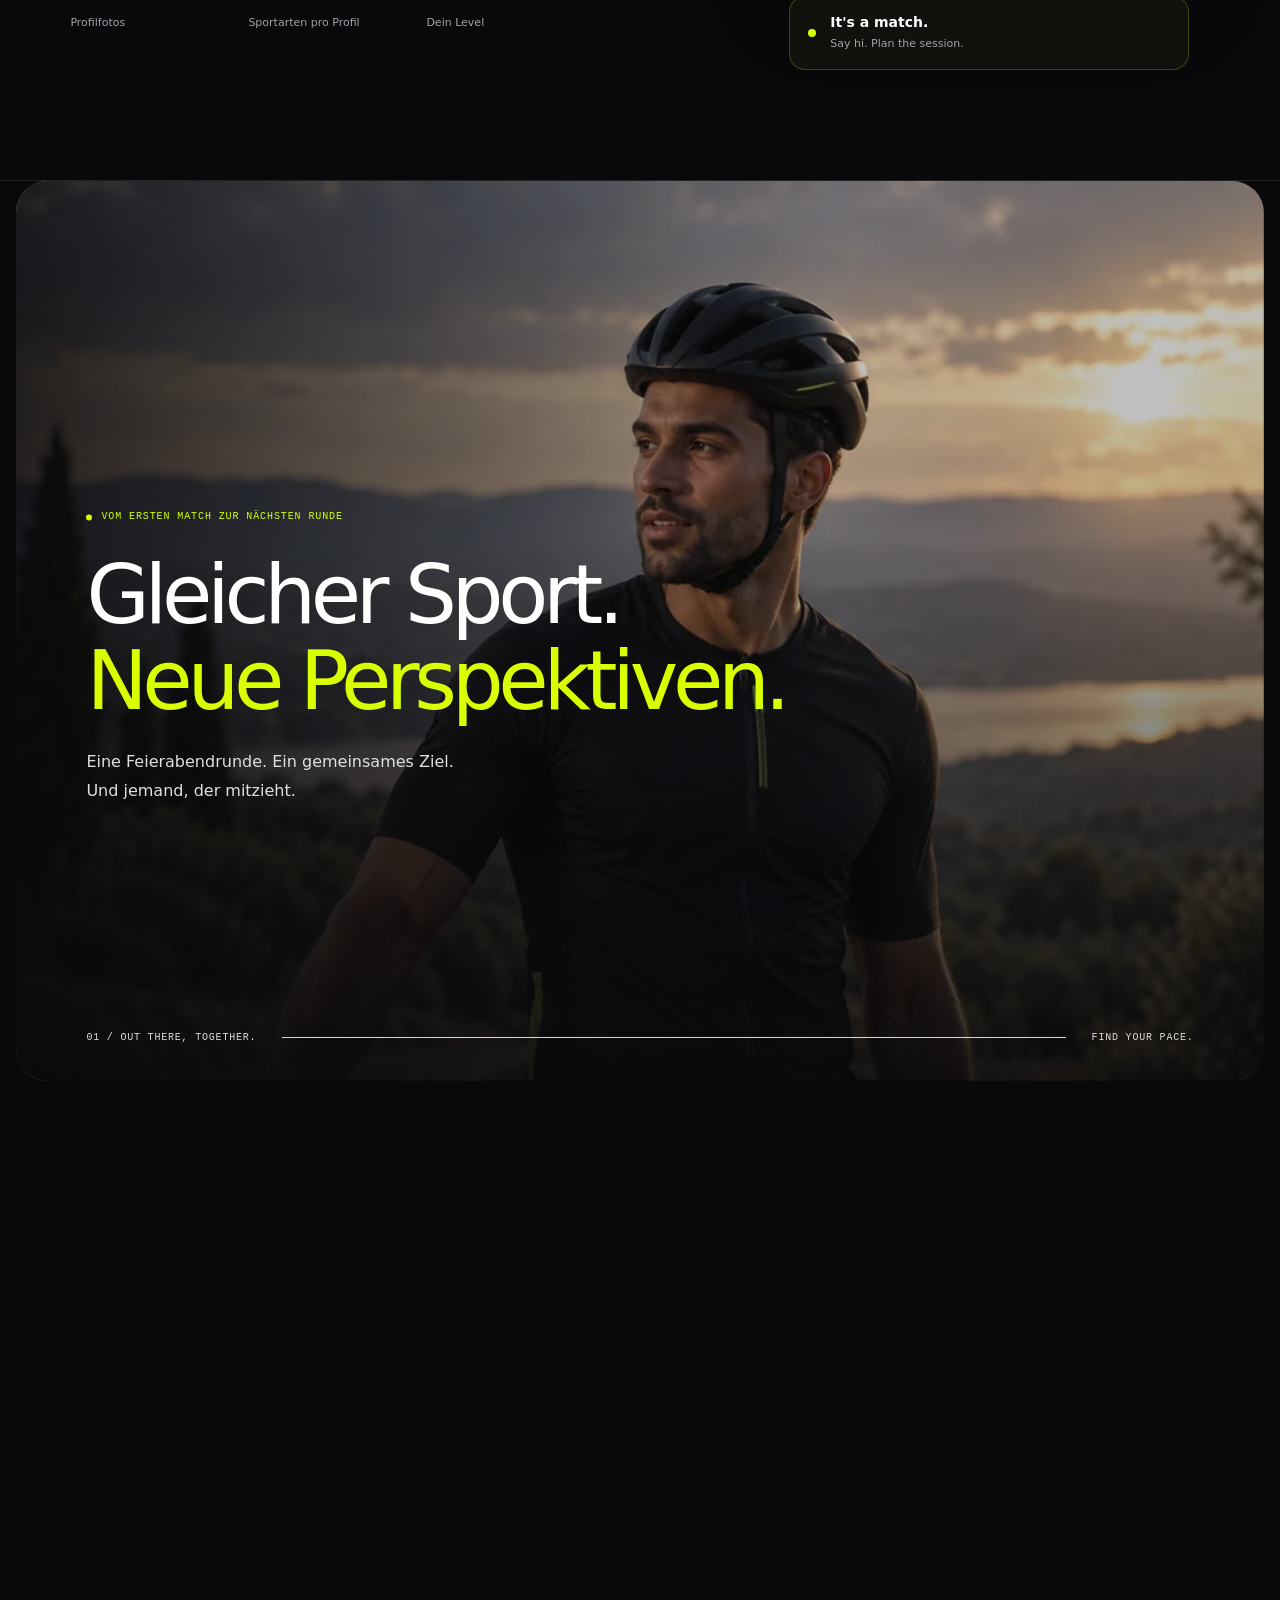
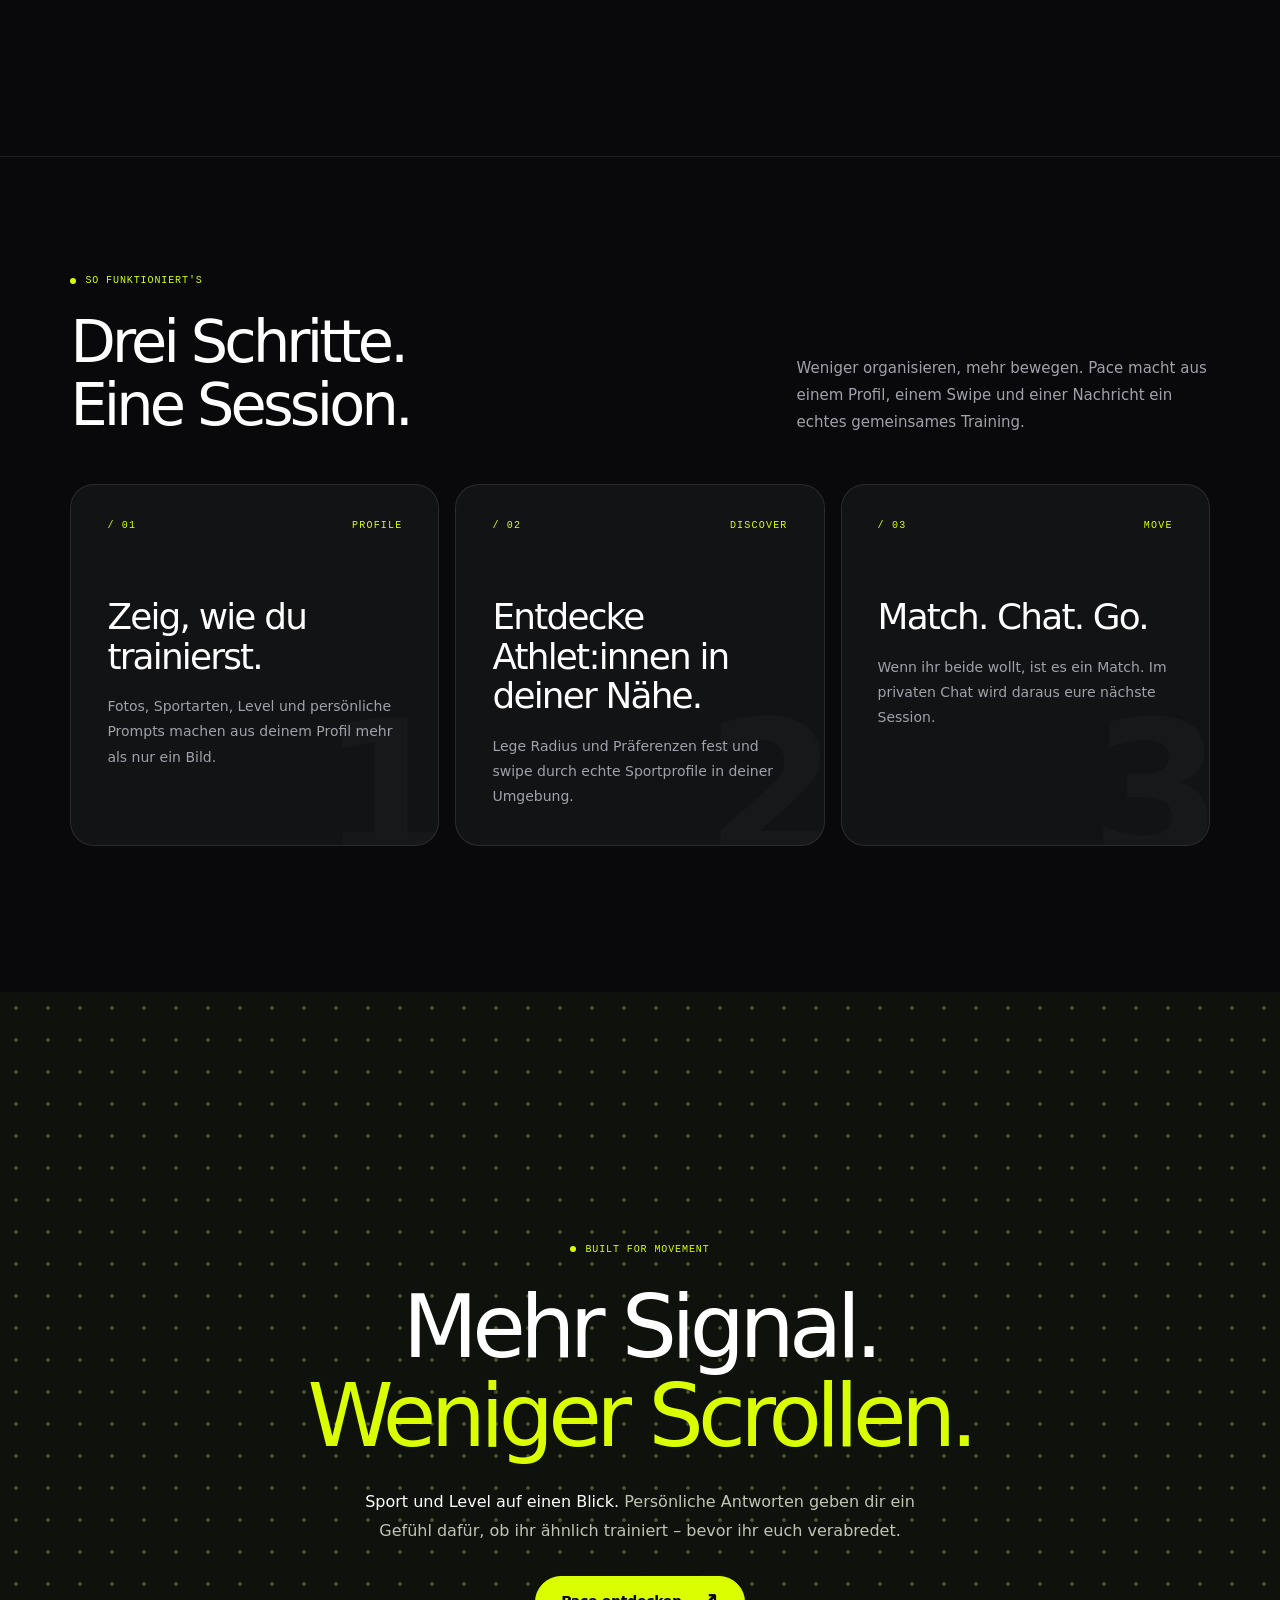
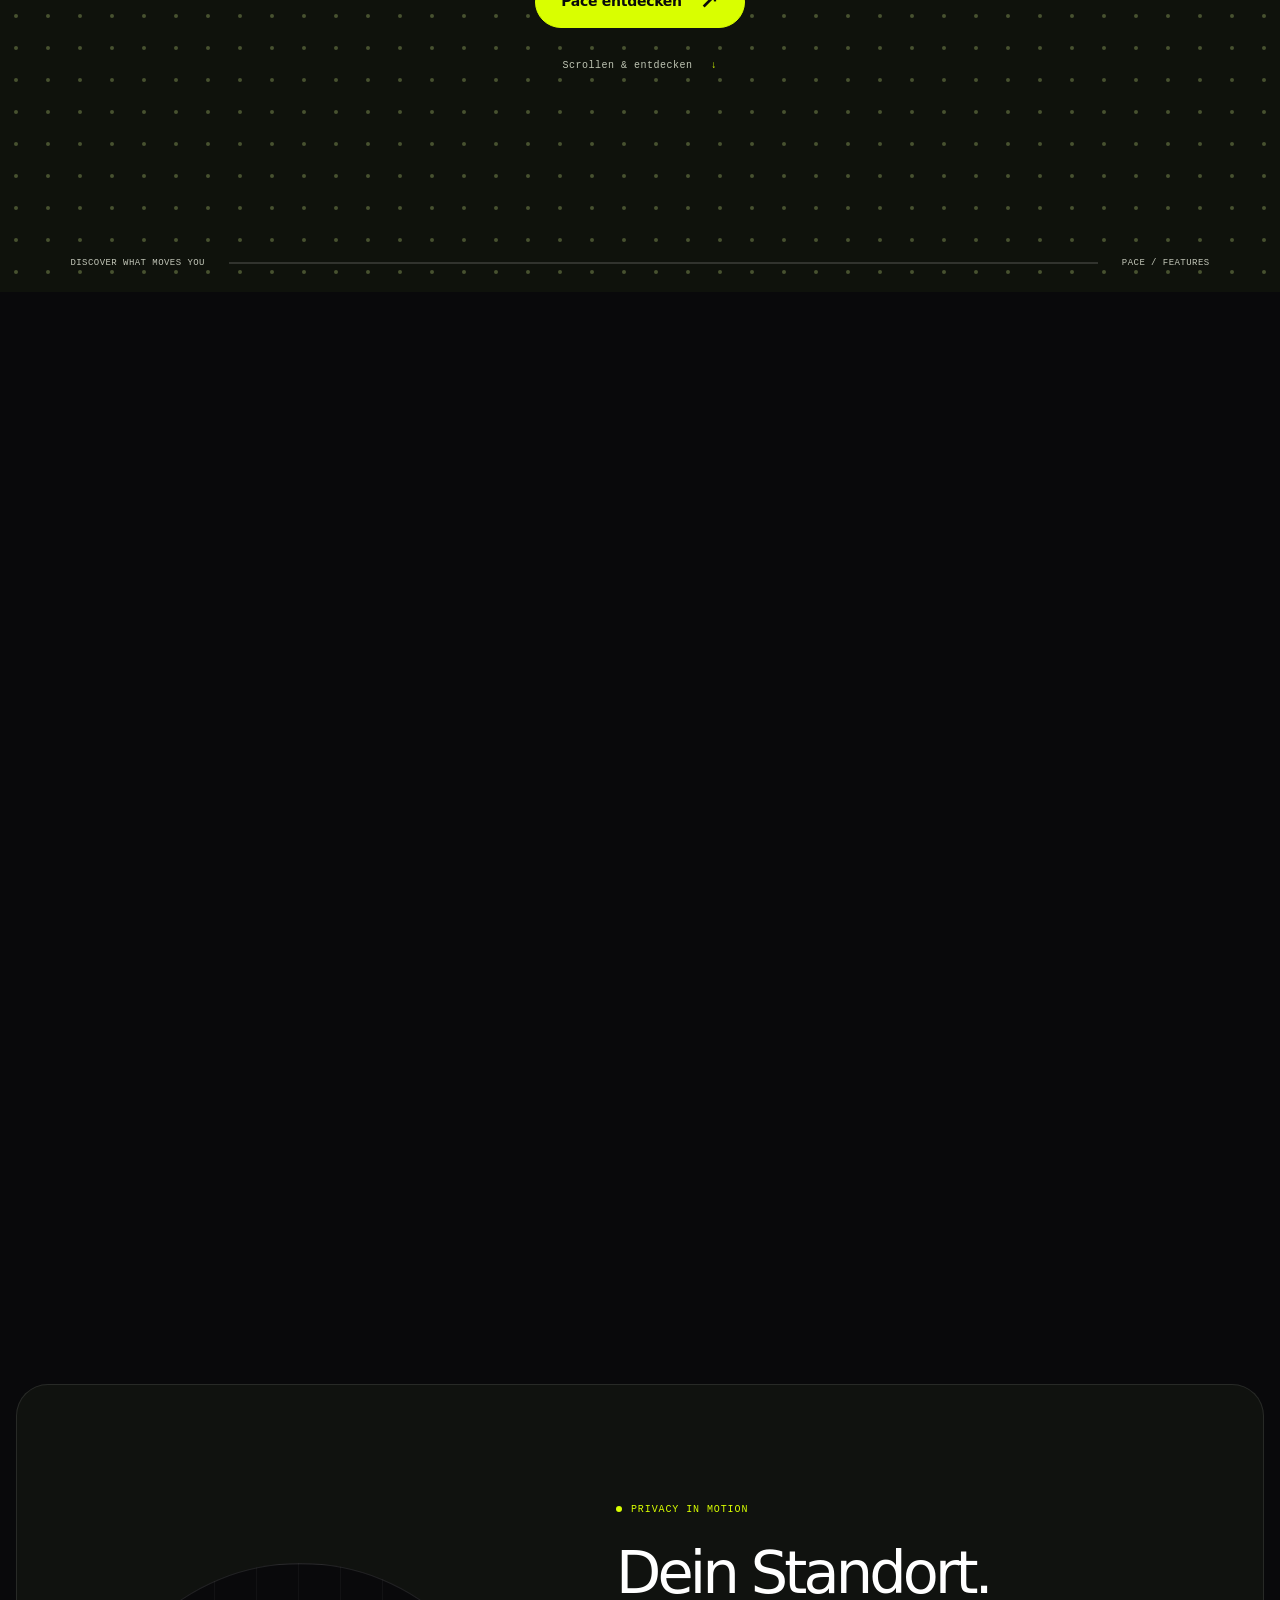
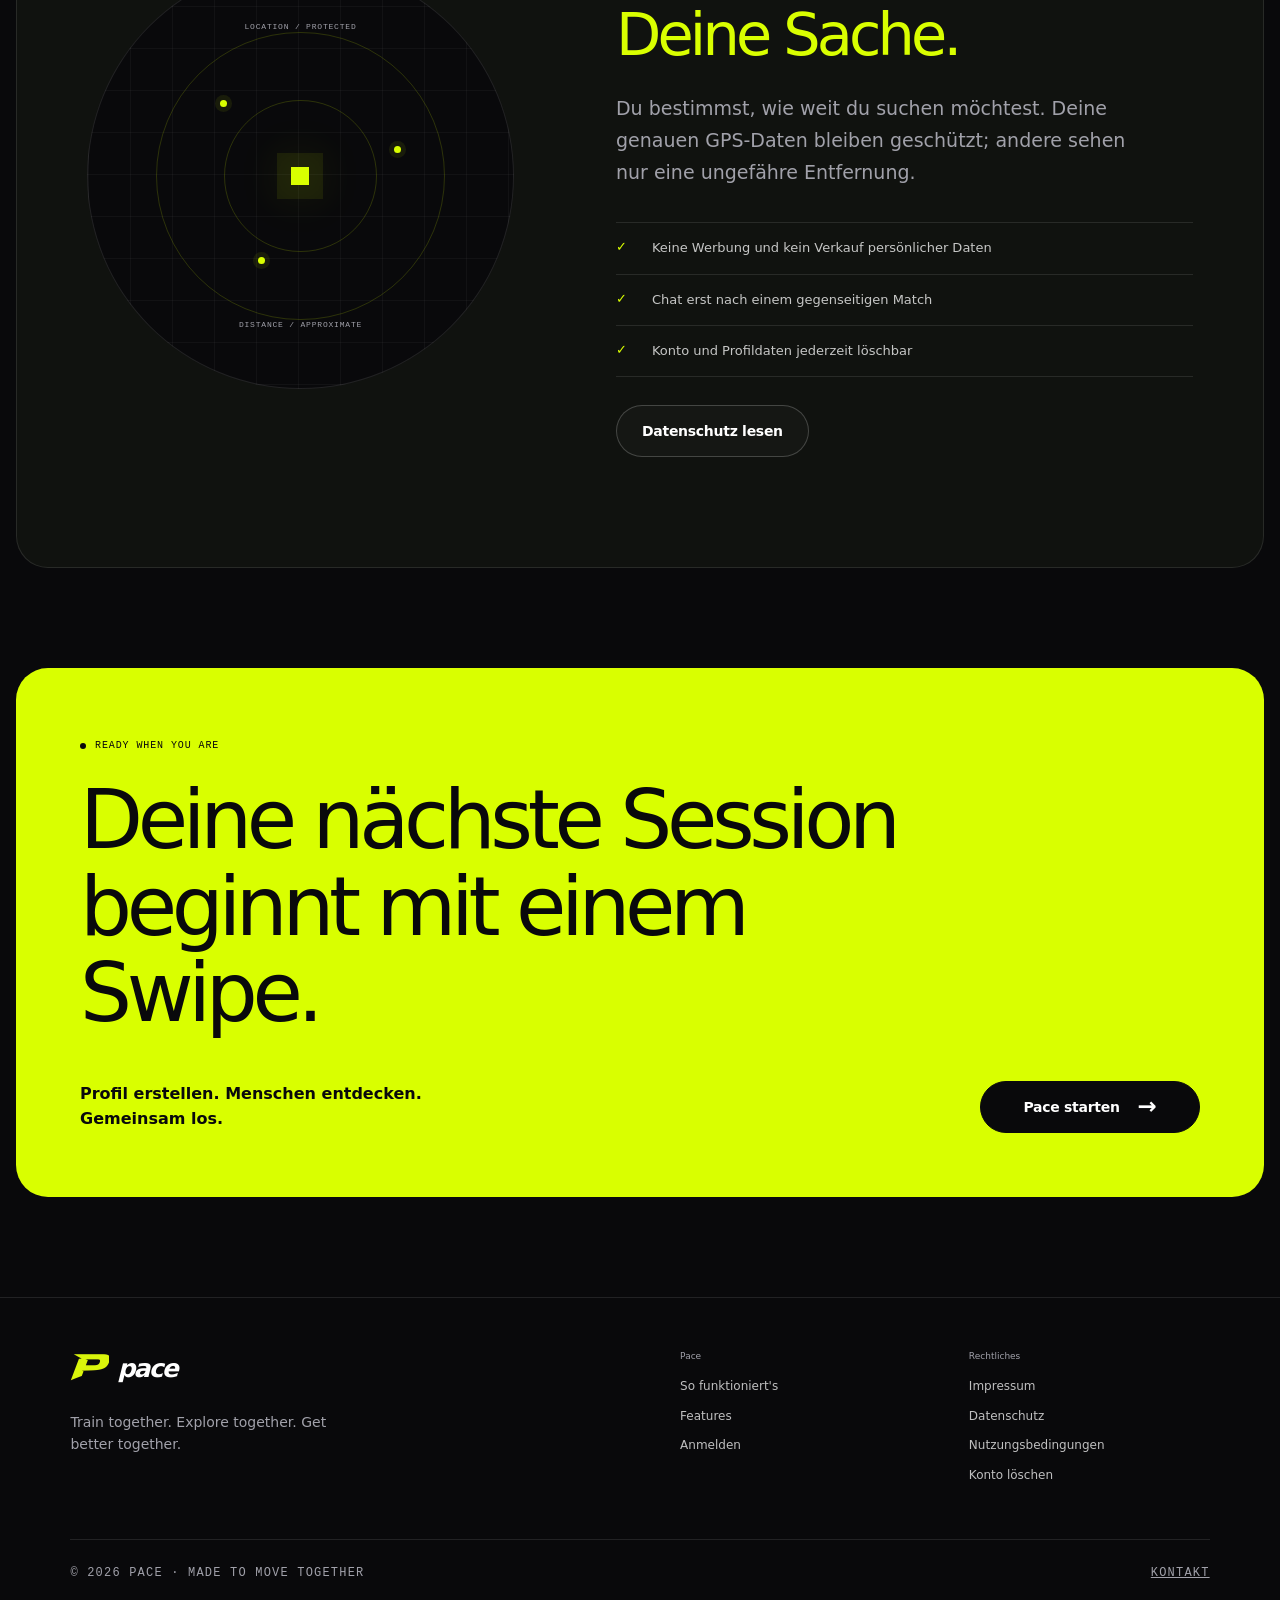
==== commit 7cf37bab: "[Feat] reworked the entire page - beautifying" ====
--- a/index.html
+++ b/index.html
@@ -20,1521 +20,14 @@
 
   <link rel="canonical" href="https://whatwouldjoedo.github.io/pace-legal/">
   <link rel="icon" href="assets/favicon.png" type="image/png">
-  <link rel="preload" href="assets/fonts/anton-latin.woff2" as="font" type="font/woff2" crossorigin>
+  <link rel="preload" href="assets/fonts/inter-latin.woff2" as="font" type="font/woff2" crossorigin>
   <link rel="preload" href="assets/pace-runners.webp" as="image" type="image/webp" fetchpriority="high">
   <link rel="stylesheet" href="assets/fonts/fonts.css">
-  <script>document.documentElement.classList.add("js");</script>
-
-  <style>
-    :root {
-      --bg: #09090b;
-      --surface: #0f0f12;
-      --surface-2: #18181b;
-      --fg: #ffffff;
-      --muted: #a1a1aa;
-      --primary: #d9ff00;
-      --primary-soft: rgba(217, 255, 0, 0.14);
-      --line: rgba(255, 255, 255, 0.1);
-      --line-strong: rgba(255, 255, 255, 0.2);
-      --page: 1280px;
-      --gutter: clamp(20px, 4vw, 56px);
-      --display: "Anton", Impact, sans-serif;
-      --sans: "Inter", system-ui, -apple-system, BlinkMacSystemFont, "Segoe UI", sans-serif;
-      --mono: "JetBrains Mono", ui-monospace, SFMono-Regular, Consolas, monospace;
-      --ease: cubic-bezier(0.8, 0, 0.2, 1);
-    }
-
-    *, *::before, *::after { box-sizing: border-box; }
-
-    html {
-      scroll-behavior: smooth;
-      scroll-padding-top: 96px;
-      background: var(--bg);
-    }
-
-    body {
-      margin: 0;
-      overflow-x: hidden;
-      background: var(--bg);
-      color: var(--fg);
-      font-family: var(--sans);
-      line-height: 1.55;
-      -webkit-font-smoothing: antialiased;
-      text-rendering: optimizeLegibility;
-    }
-
-    body::before {
-      position: fixed;
-      inset: 0;
-      z-index: -2;
-      content: "";
-      pointer-events: none;
-      background-image:
-        linear-gradient(rgba(255, 255, 255, 0.022) 1px, transparent 1px),
-        linear-gradient(90deg, rgba(255, 255, 255, 0.022) 1px, transparent 1px);
-      background-size: 64px 64px;
-      mask-image: linear-gradient(to bottom, black 0%, transparent 85%);
-    }
-
-    body.menu-open { overflow: hidden; }
-
-    ::selection {
-      background: var(--primary);
-      color: var(--bg);
-    }
-
-    a { color: inherit; }
-    button, a { -webkit-tap-highlight-color: transparent; }
-    img { display: block; max-width: 100%; }
-
-    :focus-visible {
-      outline: 2px solid var(--primary);
-      outline-offset: 4px;
-    }
-
-    .skip-link {
-      position: fixed;
-      top: 12px;
-      left: 12px;
-      z-index: 100;
-      padding: 10px 14px;
-      background: var(--primary);
-      color: var(--bg);
-      font: 700 11px/1 var(--mono);
-      letter-spacing: 0.08em;
-      text-transform: uppercase;
-      transform: translateY(-160%);
-      transition: transform 180ms ease;
-    }
-
-    .skip-link:focus { transform: translateY(0); }
-
-    .site-header {
-      position: fixed;
-      top: 0;
-      right: 0;
-      left: 0;
-      z-index: 50;
-      padding-top: env(safe-area-inset-top, 0px);
-      border-bottom: 1px solid transparent;
-      transition: background 220ms ease, border-color 220ms ease;
-    }
-
-    .site-header.is-scrolled {
-      border-color: var(--line);
-      background: rgba(9, 9, 11, 0.86);
-      -webkit-backdrop-filter: blur(18px);
-      backdrop-filter: blur(18px);
-    }
-
-    .nav-wrap {
-      width: min(100%, var(--page));
-      height: 84px;
-      margin: 0 auto;
-      padding: 0 var(--gutter);
-      display: flex;
-      align-items: center;
-      justify-content: space-between;
-      gap: 32px;
-    }
-
-    .brand {
-      display: inline-flex;
-      align-items: center;
-      gap: 10px;
-      color: var(--fg);
-      font: 400 25px/1 var(--display);
-      letter-spacing: -0.03em;
-      text-decoration: none;
-      text-transform: uppercase;
-    }
-
-    .brand-dot {
-      width: 12px;
-      height: 12px;
-      flex: none;
-      background: var(--primary);
-      box-shadow: 0 0 24px rgba(217, 255, 0, 0.35);
-    }
-
-    .desktop-nav {
-      display: flex;
-      align-items: center;
-      gap: clamp(22px, 3vw, 42px);
-      margin-left: auto;
-    }
-
-    .desktop-nav a {
-      position: relative;
-      color: rgba(255, 255, 255, 0.58);
-      font: 500 10px/1 var(--mono);
-      letter-spacing: 0.12em;
-      text-decoration: none;
-      text-transform: uppercase;
-      transition: color 180ms ease;
-    }
-
-    .desktop-nav a::after {
-      position: absolute;
-      right: 0;
-      bottom: -8px;
-      left: 0;
-      height: 1px;
-      content: "";
-      background: var(--primary);
-      transform: scaleX(0);
-      transform-origin: right;
-      transition: transform 220ms var(--ease);
-    }
-
-    .desktop-nav a:hover { color: var(--fg); }
-    .desktop-nav a:hover::after { transform: scaleX(1); transform-origin: left; }
-
-    .header-cta,
-    .button {
-      display: inline-flex;
-      min-height: 50px;
-      align-items: center;
-      justify-content: center;
-      gap: 18px;
-      border: 1px solid var(--primary);
-      background: var(--primary);
-      color: var(--bg);
-      font: 400 18px/1 var(--display);
-      letter-spacing: -0.01em;
-      text-decoration: none;
-      text-transform: uppercase;
-      transition: transform 180ms ease, box-shadow 180ms ease, background 180ms ease, color 180ms ease;
-    }
-
-    .header-cta {
-      min-height: 42px;
-      padding: 0 20px;
-      font-size: 15px;
-    }
-
-    .header-cta:hover,
-    .button-primary:hover {
-      transform: translateY(-2px);
-      box-shadow: 0 14px 42px rgba(217, 255, 0, 0.2);
-    }
-
-    .button {
-      min-width: 190px;
-      padding: 0 24px;
-    }
-
-    .button-arrow {
-      font-family: var(--sans);
-      font-size: 20px;
-      transition: transform 180ms ease;
-    }
-
-    .button:hover .button-arrow { transform: translateX(4px); }
-
-    .button-secondary {
-      border-color: var(--line-strong);
-      background: rgba(255, 255, 255, 0.025);
-      color: var(--fg);
-    }
-
-    .button-secondary:hover {
-      border-color: rgba(255, 255, 255, 0.55);
-      background: rgba(255, 255, 255, 0.055);
-      transform: translateY(-2px);
-    }
-
-    .menu-button {
-      display: none;
-      width: 44px;
-      height: 44px;
-      padding: 0;
-      place-items: center;
-      border: 1px solid var(--line-strong);
-      background: transparent;
-      color: var(--fg);
-      cursor: pointer;
-    }
-
-    .menu-lines,
-    .menu-lines::before,
-    .menu-lines::after {
-      display: block;
-      width: 17px;
-      height: 1px;
-      background: currentColor;
-      transition: transform 180ms ease, opacity 180ms ease;
-    }
-
-    .menu-lines { position: relative; }
-    .menu-lines::before, .menu-lines::after { position: absolute; left: 0; content: ""; }
-    .menu-lines::before { top: -5px; }
-    .menu-lines::after { top: 5px; }
-    .menu-button[aria-expanded="true"] .menu-lines { background: transparent; }
-    .menu-button[aria-expanded="true"] .menu-lines::before { top: 0; transform: rotate(45deg); }
-    .menu-button[aria-expanded="true"] .menu-lines::after { top: 0; transform: rotate(-45deg); }
-
-    .mobile-nav {
-      position: fixed;
-      top: calc(76px + env(safe-area-inset-top, 0px));
-      right: 0;
-      bottom: 0;
-      left: 0;
-      z-index: 45;
-      display: none;
-      overflow-y: auto;
-      padding:
-        28px
-        max(var(--gutter), env(safe-area-inset-right, 0px))
-        max(32px, env(safe-area-inset-bottom, 0px))
-        max(var(--gutter), env(safe-area-inset-left, 0px));
-      background: rgba(9, 9, 11, 0.98);
-    }
-
-    .mobile-nav.is-open { display: flex; flex-direction: column; }
-
-    .mobile-nav a { flex-shrink: 0; }
-
-    .mobile-nav a:not(.button) {
-      display: flex;
-      align-items: center;
-      justify-content: space-between;
-      padding: 20px 0;
-      border-bottom: 1px solid var(--line);
-      font: 400 clamp(30px, 10vw, 48px)/1 var(--display);
-      letter-spacing: -0.02em;
-      text-decoration: none;
-      text-transform: uppercase;
-    }
-
-    .mobile-nav a:not(.button)::after {
-      content: "↗";
-      color: var(--primary);
-      font-family: var(--sans);
-      font-size: 20px;
-    }
-
-    .mobile-nav .button { width: 100%; margin-top: auto; }
-
-    main { overflow: clip; }
-
-    [id] { scroll-margin-top: 92px; }
-
-    .hero {
-      position: relative;
-      width: min(100%, var(--page));
-      min-height: min(920px, 100svh);
-      margin: 0 auto;
-      padding: calc(136px + env(safe-area-inset-top, 0px)) var(--gutter) 76px;
-      display: grid;
-      grid-template-columns: minmax(0, 1.2fr) minmax(360px, 0.8fr);
-      align-items: center;
-      gap: clamp(40px, 7vw, 100px);
-    }
-
-    .hero::before {
-      position: absolute;
-      top: 5%;
-      left: -12%;
-      z-index: -1;
-      width: 650px;
-      height: 650px;
-      content: "";
-      background: radial-gradient(circle, rgba(217, 255, 0, 0.075), transparent 68%);
-      filter: blur(8px);
-      pointer-events: none;
-    }
-
-    .hero-copy { min-width: 0; }
-
-    .eyebrow,
-    .section-label,
-    .micro-label {
-      display: inline-flex;
-      align-items: center;
-      gap: 9px;
-      color: var(--primary);
-      font: 700 10px/1.3 var(--mono);
-      letter-spacing: 0.14em;
-      text-transform: uppercase;
-    }
-
-    .eyebrow::before,
-    .section-label::before {
-      width: 7px;
-      height: 7px;
-      content: "";
-      background: var(--primary);
-    }
-
-    .hero-title {
-      max-width: 810px;
-      margin: 24px 0 0;
-      font: 400 clamp(72px, 8.25vw, 126px)/0.84 var(--display);
-      letter-spacing: -0.045em;
-      text-transform: uppercase;
-    }
-
-    .hero-title .accent { color: var(--primary); }
-
-    .hero-lead {
-      max-width: 530px;
-      margin: 30px 0 0;
-      color: var(--muted);
-      font-size: clamp(16px, 1.45vw, 19px);
-      line-height: 1.62;
-    }
-
-    .hero-lead strong { color: var(--fg); font-weight: 600; }
-
-    .hero-actions {
-      display: flex;
-      flex-wrap: wrap;
-      gap: 12px;
-      margin-top: 38px;
-    }
-
-    .hero-note {
-      display: flex;
-      align-items: center;
-      gap: 10px;
-      margin-top: 22px;
-      color: var(--muted);
-      font: 500 9px/1.4 var(--mono);
-      letter-spacing: 0.12em;
-      text-transform: uppercase;
-    }
-
-    .hero-note .pulse {
-      width: 6px;
-      height: 6px;
-      background: var(--primary);
-      box-shadow: 0 0 0 0 rgba(217, 255, 0, 0.4);
-      animation: pulse 2.1s 2;
-    }
-
-    @keyframes pulse {
-      70% { box-shadow: 0 0 0 8px rgba(217, 255, 0, 0); }
-      100% { box-shadow: 0 0 0 0 rgba(217, 255, 0, 0); }
-    }
-
-    .hero-visual {
-      position: relative;
-      width: min(100%, 474px);
-      justify-self: end;
-      transform: perspective(1400px) rotateX(var(--tilt-x, 0deg)) rotateY(var(--tilt-y, 0deg));
-      transition: transform 240ms ease-out;
-      will-change: transform;
-    }
-
-    .visual-index {
-      position: absolute;
-      top: 46px;
-      right: -50px;
-      z-index: 5;
-      writing-mode: vertical-rl;
-      color: var(--muted);
-      font: 500 9px/1 var(--mono);
-      letter-spacing: 0.18em;
-      text-transform: uppercase;
-    }
-
-    .profile-frame {
-      position: relative;
-      padding: 12px;
-      border: 1px solid var(--line-strong);
-      background: var(--surface);
-      box-shadow: 0 40px 100px rgba(0, 0, 0, 0.55);
-    }
-
-    .profile-card {
-      position: relative;
-      aspect-ratio: 4 / 5;
-      overflow: hidden;
-      border: 1px solid var(--line);
-      background: #161619;
-    }
-
-    .profile-card.is-interactive {
-      touch-action: pan-y pinch-zoom;
-      cursor: grab;
-      user-select: none;
-    }
-
-    .profile-card.is-dragging { cursor: grabbing; }
-
-    .profile-photos {
-      display: flex;
-      height: 100%;
-      transform: translateX(calc(var(--photo-index, 0) * -100% + var(--photo-drag, 0px)));
-      transition: transform 300ms ease;
-    }
-
-    .is-dragging .profile-photos { transition: none; }
-
-    .profile-photos > img {
-      flex: 0 0 100%;
-      min-width: 0;
-      width: 100%;
-      height: 100%;
-      object-fit: cover;
-      object-position: center;
-      filter: saturate(0.85) contrast(1.05);
-      transition: filter 500ms ease;
-    }
-
-    .hero-visual:hover .profile-photos > img {
-      filter: saturate(1) contrast(1.05);
-    }
-
-    .profile-card::before,
-    .profile-card::after {
-      position: absolute;
-      inset: 0;
-      z-index: 1;
-      content: "";
-      pointer-events: none;
-    }
-
-    .profile-card::before {
-      top: auto;
-      height: 220px;
-      background: linear-gradient(to top, rgba(9, 9, 11, 0.96), rgba(0, 0, 0, 0.1), transparent);
-    }
-
-    .profile-card::after {
-      background: linear-gradient(to bottom, rgba(0, 0, 0, 0.55), transparent 24%);
-    }
-
-    .photo-progress {
-      position: absolute;
-      top: 3px;
-      right: 13px;
-      left: 13px;
-      z-index: 3;
-      display: grid;
-      grid-template-columns: repeat(3, 1fr);
-      gap: 5px;
-    }
-
-    .photo-progress button {
-      display: grid;
-      align-items: center;
-      height: 24px;
-      padding: 0;
-      border: 0;
-      background: transparent;
-      cursor: pointer;
-    }
-
-    .photo-progress button::after {
-      content: "";
-      height: 3px;
-      background: #a1a1aa;
-      box-shadow: 0 0 0 1px #09090b;
-    }
-
-    .photo-progress button[aria-current="true"]::after { background: var(--primary); }
-
-    .photo-arrow {
-      position: absolute;
-      top: min(43%, calc(100% - 236px));
-      transform: translateY(-50%);
-      z-index: 4;
-      display: grid;
-      place-items: center;
-      width: 40px;
-      height: 44px;
-      border: 1px solid rgba(255, 255, 255, 0.24);
-      background: rgba(0, 0, 0, 0.65);
-      color: var(--fg);
-      font: 24px/1 var(--sans);
-      cursor: pointer;
-    }
-
-    .photo-arrow:hover { background: rgba(0, 0, 0, 0.7); }
-    .photo-arrow-prev { left: 12px; }
-    .photo-arrow-next { right: 12px; }
-    .photo-arrow[aria-disabled="true"] { opacity: 0.3; cursor: default; }
-    .photo-progress[hidden], .photo-arrow[hidden] { display: none; }
-
-    .photo-status {
-      position: absolute;
-      width: 1px;
-      height: 1px;
-      padding: 0;
-      overflow: hidden;
-      clip-path: inset(50%);
-      white-space: nowrap;
-    }
-
-    .profile-copy {
-      position: absolute;
-      right: 0;
-      bottom: 0;
-      left: 0;
-      z-index: 3;
-      display: grid;
-      gap: 12px;
-      padding: 48px 12px 8px;
-      background: linear-gradient(to top, rgba(9, 9, 11, 0.94), rgba(9, 9, 11, 0.8) calc(100% - 48px), transparent);
-      pointer-events: none;
-    }
-
-    .profile-heading {
-      padding: 0 8px;
-      filter: drop-shadow(0 2px 6px rgba(0, 0, 0, 0.8));
-    }
-
-    .sport-line {
-      display: flex;
-      align-items: center;
-      gap: 8px;
-      color: var(--primary);
-      margin-bottom: 8px;
-      font: 400 11px/1.5 var(--mono);
-      letter-spacing: 0.05em;
-      text-transform: uppercase;
-    }
-
-    .sport-line::before {
-      width: 24px;
-      height: 2px;
-      content: "";
-      background: var(--primary);
-    }
-
-    .profile-name {
-      margin: 0;
-      font: 400 48px/0.95 var(--display);
-      letter-spacing: -0.025em;
-      text-transform: uppercase;
-    }
-
-    .profile-distance {
-      margin: 8px 0 0;
-      color: rgba(255, 255, 255, 0.7);
-      font: 400 10px/1.5 var(--mono);
-      letter-spacing: 0.05em;
-      text-transform: uppercase;
-    }
-
-    .profile-tags {
-      display: flex;
-      gap: 6px;
-      margin: 0;
-      padding: 0;
-      list-style: none;
-    }
-
-    .profile-tags li {
-      flex-shrink: 0;
-      padding: 4px 8px;
-      border: 1px solid rgba(255, 255, 255, 0.2);
-      background: rgba(255, 255, 255, 0.05);
-      color: rgba(255, 255, 255, 0.8);
-      font: 400 9px/1.5 var(--mono);
-      letter-spacing: 0.05em;
-      text-transform: uppercase;
-      -webkit-backdrop-filter: blur(6px);
-      backdrop-filter: blur(6px);
-    }
-
-    .mock-actions {
-      position: relative;
-      isolation: isolate;
-      display: flex;
-      align-items: center;
-      justify-content: space-between;
-      height: 52px;
-      padding: 0 20px;
-      border-radius: 8px;
-      background: rgba(255, 255, 255, 0.025);
-      font: 400 11px/1.5 var(--mono);
-      letter-spacing: 0.2em;
-      text-transform: uppercase;
-    }
-
-    .mock-actions::before {
-      position: absolute;
-      inset: 0;
-      padding: 1px;
-      border-radius: inherit;
-      background: linear-gradient(105deg, rgba(150, 150, 150, 0.4), rgba(217, 255, 0, 0.2) 45%, rgba(217, 255, 0, 0.85));
-      mask: linear-gradient(#fff 0 0) content-box, linear-gradient(#fff 0 0);
-      mask-composite: exclude;
-      content: "";
-    }
-
-    .mock-actions::after {
-      position: absolute;
-      inset: 4px 0 4px 50%;
-      z-index: -1;
-      border-radius: 12px;
-      background: linear-gradient(to right, transparent, rgba(217, 255, 0, 0.25));
-      opacity: 0.15;
-      filter: blur(16px);
-      content: "";
-    }
-
-    .mock-action { color: rgb(150, 150, 150); }
-    .mock-action.match { color: rgb(180, 195, 115); }
-
-    .floating-card {
-      position: absolute;
-      bottom: 120px;
-      left: -190px;
-      z-index: 6;
-      width: 190px;
-      padding: 14px 16px;
-      border: 1px solid rgba(217, 255, 0, 0.3);
-      background: rgba(9, 9, 11, 0.88);
-      box-shadow: 0 18px 46px rgba(0, 0, 0, 0.46);
-      -webkit-backdrop-filter: blur(14px);
-      backdrop-filter: blur(14px);
-    }
-
-    .floating-card .match-dot {
-      width: 8px;
-      height: 8px;
-      margin-bottom: 13px;
-      background: var(--primary);
-      box-shadow: 0 0 22px rgba(217, 255, 0, 0.7);
-    }
-
-    .floating-card strong {
-      display: block;
-      font: 400 20px/1 var(--display);
-      text-transform: uppercase;
-    }
-
-    .floating-card span {
-      display: block;
-      margin-top: 6px;
-      color: var(--muted);
-      font: 500 8px/1.4 var(--mono);
-      letter-spacing: 0.08em;
-      text-transform: uppercase;
-    }
-
-    .ticker {
-      display: flex;
-      flex-wrap: wrap;
-      align-items: center;
-      border-top: 1px solid var(--line);
-      border-bottom: 1px solid var(--line);
-      background: var(--primary);
-      color: var(--bg);
-    }
-
-    .ticker-track {
-      display: flex;
-      width: 100%;
-    }
-
-    .ticker.is-scrolling { flex-wrap: nowrap; }
-    .ticker.is-scrolling .ticker-track { width: max-content; }
-
-    .ticker.is-scrolling .ticker-track.is-ready {
-      animation: ticker var(--ticker-duration) linear infinite;
-    }
-
-    .ticker.is-paused .ticker-track.is-ready { animation-play-state: paused; }
-
-    .ticker-viewport {
-      flex: 1 1 100%;
-      min-width: 0;
-      max-height: 16rem;
-      overflow-y: auto;
-      order: 1;
-    }
-
-    .ticker.is-scrolling .ticker-viewport {
-      flex-basis: auto;
-      max-height: none;
-      overflow: hidden;
-      order: 0;
-    }
-
-    .ticker-controls { flex: none; padding: 4px 8px; }
-    .ticker-controls[hidden] { display: none; }
-    .ticker-pause {
-      display: grid;
-      place-items: center;
-      width: 36px;
-      height: 36px;
-      padding: 0;
-      border: 0;
-      background: transparent;
-      color: var(--bg);
-      cursor: pointer;
-    }
-
-    .ticker-pause svg { width: 12px; height: 12px; fill: currentColor; }
-    .ticker-play-icon, .ticker.is-paused .ticker-pause-icon { display: none; }
-    .ticker.is-paused .ticker-play-icon { display: block; }
-
-    .ticker-group {
-      display: flex;
-      flex-wrap: wrap;
-      align-items: center;
-      gap: 12px 0;
-      padding: 17px 12px;
-    }
-
-    .ticker:not(.is-scrolling) .ticker-group[aria-hidden="true"] { display: none; }
-    .ticker.is-scrolling .ticker-group { flex-wrap: nowrap; padding: 17px 0; white-space: nowrap; }
-
-    .ticker-item {
-      display: inline-flex;
-      max-width: 100%;
-      align-items: center;
-      font: 400 24px/1 var(--display);
-      letter-spacing: -0.02em;
-      text-transform: uppercase;
-    }
-
-    .ticker-item::after {
-      flex-shrink: 0;
-      width: 8px;
-      height: 8px;
-      margin: 0 30px;
-      content: "";
-      background: var(--bg);
-      transform: rotate(45deg);
-    }
-
-    @keyframes ticker { to { transform: translateX(-50%); } }
-
-    .section {
-      width: min(100%, var(--page));
-      margin: 0 auto;
-      padding: clamp(88px, 11vw, 148px) var(--gutter);
-    }
-
-    .section-header {
-      display: grid;
-      grid-template-columns: 1fr minmax(280px, 0.62fr);
-      gap: clamp(32px, 6vw, 90px);
-      align-items: end;
-      margin-bottom: clamp(44px, 6vw, 76px);
-    }
-
-    .section-heading,
-    .statement-title,
-    .cta-title {
-      margin: 20px 0 0;
-      font: 400 clamp(54px, 7vw, 96px)/0.88 var(--display);
-      letter-spacing: -0.04em;
-      text-transform: uppercase;
-    }
-
-    .section-intro {
-      margin: 0;
-      color: var(--muted);
-      font-size: clamp(15px, 1.4vw, 18px);
-      line-height: 1.65;
-    }
-
-    .section-intro strong { color: var(--fg); font-weight: 600; }
-
-    .statement {
-      display: grid;
-      grid-template-columns: minmax(0, 1.35fr) minmax(300px, 0.65fr);
-      gap: clamp(40px, 8vw, 110px);
-      align-items: end;
-      border-bottom: 1px solid var(--line);
-    }
-
-    .statement-title { margin-top: 0; }
-
-    .statement-title .outline {
-      color: transparent;
-      -webkit-text-stroke: 2px var(--muted);
-    }
-
-    .statement-copy p {
-      margin: 0;
-      color: var(--muted);
-      font-size: clamp(17px, 1.6vw, 21px);
-      line-height: 1.65;
-    }
-
-    .statement-copy p strong { color: var(--fg); font-weight: 600; }
-
-    .fact-grid {
-      display: grid;
-      grid-template-columns: repeat(3, 1fr);
-      gap: 1px;
-      margin-top: 38px;
-      margin-bottom: 0;
-      padding: 0;
-      border: 1px solid var(--line);
-      background: var(--line);
-      list-style: none;
-    }
-
-    .fact {
-      min-height: 112px;
-      padding: 18px;
-      background: var(--bg);
-    }
-
-    .fact strong {
-      display: block;
-      font: 400 32px/1 var(--display);
-      text-transform: uppercase;
-    }
-
-    .fact span {
-      display: block;
-      margin-top: 10px;
-      color: var(--muted);
-      font: 500 8px/1.4 var(--mono);
-      letter-spacing: 0.11em;
-      text-transform: uppercase;
-    }
-
-    .steps {
-      display: grid;
-      grid-template-columns: repeat(3, 1fr);
-      gap: 1px;
-      border: 1px solid var(--line);
-      background: var(--line);
-    }
-
-    .step {
-      position: relative;
-      min-height: 350px;
-      padding: clamp(24px, 3vw, 36px);
-      overflow: hidden;
-      background: var(--surface);
-      transition: background 220ms ease;
-    }
-
-    .step:hover { background: #131316; }
-
-    .step::after {
-      position: absolute;
-      right: -14px;
-      bottom: -42px;
-      color: rgba(255, 255, 255, 0.025);
-      content: attr(data-step);
-      font: 400 190px/1 var(--display);
-      pointer-events: none;
-    }
-
-    .step-number {
-      display: flex;
-      align-items: center;
-      justify-content: space-between;
-      color: var(--primary);
-      font: 700 10px/1 var(--mono);
-      letter-spacing: 0.12em;
-      text-transform: uppercase;
-    }
-
-    .step-number::after {
-      width: 32px;
-      height: 1px;
-      content: "";
-      background: var(--primary);
-    }
-
-    .step h3 {
-      position: relative;
-      z-index: 1;
-      max-width: 250px;
-      margin: 90px 0 0;
-      font: 400 clamp(34px, 3.6vw, 48px)/0.95 var(--display);
-      letter-spacing: -0.03em;
-      text-transform: uppercase;
-    }
-
-    .step p {
-      position: relative;
-      z-index: 1;
-      max-width: 315px;
-      margin: 18px 0 0;
-      color: var(--muted);
-      font-size: 14px;
-      line-height: 1.65;
-    }
-
-    .features-section { padding-top: 0; }
-
-    .feature-grid {
-      display: grid;
-      grid-template-columns: 1.12fr 0.88fr;
-      grid-template-areas:
-        "profile location"
-        "profile chat";
-      gap: 14px;
-    }
-
-    .feature-card {
-      position: relative;
-      min-height: 355px;
-      overflow: hidden;
-      border: 1px solid var(--line);
-      background: var(--surface);
-    }
-
-    .feature-profile { grid-area: profile; min-height: 724px; }
-    .feature-location { grid-area: location; }
-    .feature-chat { grid-area: chat; }
-
-    .feature-card-copy {
-      position: relative;
-      z-index: 4;
-      padding: clamp(26px, 3vw, 38px);
-    }
-
-    .feature-card h3 {
-      margin: 16px 0 0;
-      font: 400 clamp(38px, 4.6vw, 62px)/0.92 var(--display);
-      letter-spacing: -0.035em;
-      text-transform: uppercase;
-    }
-
-    .feature-card p {
-      max-width: 430px;
-      margin: 16px 0 0;
-      color: var(--muted);
-      font-size: 14px;
-      line-height: 1.65;
-    }
-
-    .builder-ui {
-      position: absolute;
-      right: clamp(24px, 4vw, 55px);
-      bottom: 0;
-      left: clamp(24px, 4vw, 55px);
-      z-index: 2;
-      padding: 24px 24px 0;
-      border: 1px solid var(--line-strong);
-      border-bottom: 0;
-      background: var(--bg);
-      box-shadow: 0 -20px 60px rgba(0, 0, 0, 0.36);
-    }
-
-    .builder-header {
-      display: flex;
-      align-items: center;
-      justify-content: space-between;
-      padding-bottom: 17px;
-      border-bottom: 1px solid var(--line);
-      font: 500 9px/1 var(--mono);
-      letter-spacing: 0.1em;
-      text-transform: uppercase;
-    }
-
-    .builder-header span:last-child { color: var(--primary); }
-
-    .sport-row {
-      padding: 19px 0;
-      border-bottom: 1px solid var(--line);
-    }
-
-    .sport-row-top {
-      display: flex;
-      justify-content: space-between;
-      gap: 16px;
-      font: 500 10px/1.2 var(--mono);
-      letter-spacing: 0.08em;
-      text-transform: uppercase;
-    }
-
-    .sport-row-top span:last-child { color: var(--primary); }
-
-    .level-bar {
-      display: grid;
-      grid-template-columns: repeat(5, 1fr);
-      gap: 5px;
-      margin-top: 12px;
-    }
-
-    .level-bar i { height: 8px; background: rgba(255, 255, 255, 0.12); }
-    .level-bar i.on { background: var(--primary); }
-
-    .prompt-card {
-      margin-top: 18px;
-      padding: 17px;
-      border: 1px solid var(--line);
-      background: rgba(255, 255, 255, 0.025);
-    }
-
-    .prompt-card span {
-      color: var(--primary);
-      font: 500 8px/1 var(--mono);
-      letter-spacing: 0.1em;
-      text-transform: uppercase;
-    }
-
-    .prompt-card p {
-      margin: 9px 0 0;
-      color: rgba(255, 255, 255, 0.82);
-      font-size: 13px;
-    }
-
-    .radar {
-      position: absolute;
-      right: -34px;
-      bottom: -105px;
-      width: 340px;
-      height: 340px;
-      border: 1px solid rgba(217, 255, 0, 0.25);
-      border-radius: 50%;
-      background:
-        linear-gradient(rgba(217, 255, 0, 0.1) 1px, transparent 1px),
-        linear-gradient(90deg, rgba(217, 255, 0, 0.1) 1px, transparent 1px),
-        radial-gradient(circle, rgba(217, 255, 0, 0.1), transparent 64%);
-      background-size: 32px 32px, 32px 32px, auto;
-    }
-
-    .radar::before,
-    .radar::after {
-      position: absolute;
-      border: 1px solid rgba(217, 255, 0, 0.18);
-      border-radius: 50%;
-      content: "";
-    }
-
-    .radar::before { inset: 55px; }
-    .radar::after { inset: 112px; }
-
-    .radar-pin {
-      position: absolute;
-      top: 92px;
-      left: 88px;
-      z-index: 2;
-      width: 10px;
-      height: 10px;
-      background: var(--primary);
-      box-shadow: 0 0 0 7px rgba(217, 255, 0, 0.13), 0 0 34px rgba(217, 255, 0, 0.7);
-    }
-
-    .radar-label {
-      position: absolute;
-      top: 77px;
-      left: 113px;
-      color: var(--primary);
-      font: 700 8px/1.4 var(--mono);
-      letter-spacing: 0.08em;
-      text-transform: uppercase;
-    }
-
-    .privacy-chip {
-      position: absolute;
-      right: 28px;
-      bottom: 24px;
-      z-index: 3;
-      padding: 8px 10px;
-      border: 1px solid var(--line-strong);
-      background: rgba(9, 9, 11, 0.8);
-      color: rgba(255, 255, 255, 0.65);
-      font: 500 8px/1.2 var(--mono);
-      letter-spacing: 0.09em;
-      text-transform: uppercase;
-      -webkit-backdrop-filter: blur(8px);
-      backdrop-filter: blur(8px);
-    }
-
-    .chat-ui {
-      position: absolute;
-      right: 30px;
-      bottom: 28px;
-      left: 30px;
-      z-index: 2;
-      display: flex;
-      flex-direction: column;
-      gap: 8px;
-    }
-
-    .chat-bubble {
-      max-width: 78%;
-      padding: 11px 13px;
-      border: 1px solid var(--line);
-      background: var(--bg);
-      color: rgba(255, 255, 255, 0.8);
-      font-size: 12px;
-    }
-
-    .chat-bubble.mine {
-      align-self: flex-end;
-      border-color: rgba(217, 255, 0, 0.42);
-      background: var(--primary);
-      color: var(--bg);
-      font-weight: 600;
-    }
-
-    .chat-time {
-      align-self: flex-end;
-      color: var(--muted);
-      font: 500 7px/1 var(--mono);
-      letter-spacing: 0.08em;
-      text-transform: uppercase;
-    }
-
-    .privacy-section {
-      width: 100%;
-      border-top: 1px solid var(--line);
-      border-bottom: 1px solid var(--line);
-      background: var(--surface);
-    }
-
-    .privacy-inner {
-      display: grid;
-      grid-template-columns: 0.85fr 1.15fr;
-      gap: clamp(48px, 8vw, 120px);
-      align-items: center;
-    }
-
-    .privacy-mark {
-      position: relative;
-      min-height: 440px;
-      display: grid;
-      place-items: center;
-      overflow: hidden;
-      border: 1px solid var(--line);
-      background:
-        linear-gradient(rgba(255, 255, 255, 0.035) 1px, transparent 1px),
-        linear-gradient(90deg, rgba(255, 255, 255, 0.035) 1px, transparent 1px),
-        var(--bg);
-      background-size: 42px 42px;
-    }
-
-    .privacy-mark::before,
-    .privacy-mark::after {
-      position: absolute;
-      border: 1px solid rgba(217, 255, 0, 0.17);
-      border-radius: 50%;
-      content: "";
-    }
-
-    .privacy-mark::before { width: 300px; height: 300px; }
-    .privacy-mark::after { width: 160px; height: 160px; }
-
-    .privacy-mark .center-dot {
-      position: relative;
-      z-index: 2;
-      width: 18px;
-      height: 18px;
-      background: var(--primary);
-      box-shadow: 0 0 0 14px rgba(217, 255, 0, 0.08), 0 0 50px rgba(217, 255, 0, 0.45);
-    }
-
-    .privacy-mark .coord {
-      position: absolute;
-      color: var(--muted);
-      font: 500 8px/1 var(--mono);
-      letter-spacing: 0.1em;
-      text-transform: uppercase;
-    }
-
-    .privacy-mark .coord.top { top: 24px; left: 24px; }
-    .privacy-mark .coord.bottom { right: 24px; bottom: 24px; }
-
-    .privacy-copy h2 {
-      margin: 22px 0 0;
-      font: 400 clamp(55px, 7vw, 94px)/0.88 var(--display);
-      letter-spacing: -0.04em;
-      text-transform: uppercase;
-    }
-
-    .privacy-copy h2 span { color: var(--primary); }
-
-    .privacy-copy > p {
-      max-width: 540px;
-      margin: 26px 0 0;
-      color: var(--muted);
-      font-size: clamp(16px, 1.5vw, 19px);
-      line-height: 1.68;
-    }
-
-    .privacy-copy .privacy-button { margin-top: 28px; }
-
-    .privacy-list {
-      display: grid;
-      gap: 0;
-      margin: 34px 0 0;
-      padding: 0;
-      list-style: none;
-      border-top: 1px solid var(--line);
-    }
-
-    .privacy-list li {
-      display: grid;
-      grid-template-columns: 24px 1fr;
-      gap: 12px;
-      padding: 15px 0;
-      border-bottom: 1px solid var(--line);
-      color: rgba(255, 255, 255, 0.76);
-      font-size: 13px;
-    }
-
-    .privacy-list li::before {
-      color: var(--primary);
-      content: "✓";
-      font-family: var(--mono);
-    }
-
-    .final-cta {
-      position: relative;
-      width: calc(100% - (var(--gutter) * 2));
-      max-width: calc(var(--page) - (var(--gutter) * 2));
-      margin: clamp(80px, 10vw, 140px) auto;
-      padding: clamp(46px, 7vw, 86px);
-      overflow: hidden;
-      background: var(--primary);
-      color: var(--bg);
-    }
-
-    .final-cta::after {
-      position: absolute;
-      right: -42px;
-      bottom: -100px;
-      width: clamp(260px, 34vw, 480px);
-      content: "";
-      aspect-ratio: 1;
-      background: url("assets/pace-mark.png") center / contain no-repeat;
-      filter: brightness(0);
-      opacity: 0.1;
-      pointer-events: none;
-    }
-
-    .final-cta .section-label { color: var(--bg); }
-    .final-cta .section-label::before { background: var(--bg); }
-
-    .cta-title {
-      position: relative;
-      z-index: 2;
-      max-width: 900px;
-      font-size: clamp(58px, 8vw, 110px);
-    }
-
-    .cta-bottom {
-      position: relative;
-      z-index: 2;
-      display: flex;
-      align-items: center;
-      justify-content: space-between;
-      gap: 30px;
-      margin-top: 44px;
-    }
-
-    .cta-bottom p {
-      max-width: 440px;
-      margin: 0;
-      font-size: 16px;
-      font-weight: 600;
-    }
-
-    .button-dark {
-      min-width: 220px;
-      border-color: var(--bg);
-      background: var(--bg);
-      color: var(--fg);
-    }
-
-    .button-dark:hover {
-      transform: translateY(-2px);
-      box-shadow: 0 16px 38px rgba(0, 0, 0, 0.22);
-    }
-
-    .site-footer {
-      border-top: 1px solid var(--line);
-    }
-
-    .footer-inner {
-      width: min(100%, var(--page));
-      margin: 0 auto;
-      padding: 54px var(--gutter) 34px;
-    }
-
-    .footer-main {
-      display: grid;
-      grid-template-columns: 1.4fr 0.6fr 0.6fr;
-      gap: 48px;
-      padding-bottom: 54px;
-    }
-
-    .footer-tagline {
-      max-width: 430px;
-      margin: 20px 0 0;
-      color: var(--muted);
-      font-size: 14px;
-    }
-
-    .footer-heading {
-      margin: 0 0 16px;
-      color: var(--muted);
-      font: 500 9px/1 var(--mono);
-      letter-spacing: 0.14em;
-      text-transform: uppercase;
-    }
-
-    .footer-links {
-      display: grid;
-      gap: 11px;
-    }
-
-    .footer-links a {
-      width: fit-content;
-      color: rgba(255, 255, 255, 0.74);
-      font-size: 13px;
-      text-decoration: none;
-      transition: color 160ms ease;
-    }
-
-    .footer-links a:hover { color: var(--primary); }
-
-    .footer-bottom {
-      display: flex;
-      align-items: center;
-      justify-content: space-between;
-      gap: 20px;
-      padding-top: 25px;
-      border-top: 1px solid var(--line);
-      color: var(--muted);
-      font: 500 8px/1.4 var(--mono);
-      letter-spacing: 0.1em;
-      text-transform: uppercase;
-    }
-
-    .reveal {
-      opacity: 1;
-      transform: none;
-    }
-
-    .js .reveal {
-      opacity: 0;
-      transform: translateY(26px);
-      transition: opacity 650ms var(--ease), transform 650ms var(--ease);
-    }
-
-    .js .reveal.is-visible { opacity: 1; transform: translateY(0); }
-    .delay-1 { transition-delay: 90ms; }
-    .delay-2 { transition-delay: 180ms; }
-
-    @media (max-width: 1040px) {
-      .hero {
-        grid-template-columns: minmax(0, 1fr) minmax(330px, 0.72fr);
-        gap: 44px;
-      }
-
-      .hero-title { font-size: clamp(68px, 8.6vw, 96px); }
-      .visual-index { right: -34px; }
-      .statement { grid-template-columns: 1fr 0.62fr; }
-    }
-
-    @media (max-width: 820px) {
-      .desktop-nav, .header-cta { display: none; }
-      .js .menu-button { display: grid; }
-      .nav-wrap { height: 76px; }
-
-      .hero {
-        min-height: 0;
-        padding-top: calc(124px + env(safe-area-inset-top, 0px));
-        grid-template-columns: 1fr;
-        gap: 68px;
-      }
-
-      .hero-title { font-size: clamp(72px, 18vw, 112px); }
-      .hero-visual { justify-self: center; width: min(90%, 480px); }
-      .visual-index { right: -30px; }
-      .floating-card { display: none; }
-
-      .section-header,
-      .statement,
-      .privacy-inner { grid-template-columns: 1fr; }
-
-      .section-header { align-items: start; }
-      .section-intro { max-width: 560px; }
-      .statement-copy { max-width: 590px; }
-      .steps { grid-template-columns: 1fr; }
-      .step { min-height: 300px; }
-      .step h3 { margin-top: 62px; }
-
-      .feature-grid {
-        grid-template-columns: 1fr;
-        grid-template-areas: "profile" "location" "chat";
-      }
-
-      .privacy-inner { gap: 54px; }
-      .privacy-mark { min-height: 360px; }
-      .footer-main { grid-template-columns: 1.2fr 0.8fr; }
-      .footer-brand { grid-column: 1 / -1; }
-    }
-
-    @media (max-width: 560px) {
-      :root { --gutter: 20px; }
-      body::before { background-size: 48px 48px; }
-      .brand { font-size: 23px; }
-
-      .hero { padding-top: calc(112px + env(safe-area-inset-top, 0px)); padding-bottom: 58px; gap: 54px; }
-      .eyebrow, .section-label { font-size: 9px; }
-      .hero-title { margin-top: 20px; font-size: clamp(54px, 18vw, 82px); }
-      .hero-lead { margin-top: 24px; font-size: 15px; }
-      .hero-actions { display: grid; grid-template-columns: 1fr; margin-top: 30px; }
-      .button { width: 100%; min-height: 54px; }
-      .hero-note { font-size: 8px; }
-      .hero-visual { width: calc(100% - 18px); }
-      .visual-index { display: none; }
-      .profile-frame { padding: 8px; }
-
-      .ticker-item { font-size: 20px; }
-      .ticker-item::after { margin: 0 22px; }
-      .section { padding-top: 82px; padding-bottom: 82px; }
-      .section-header { margin-bottom: 38px; }
-      .section-heading, .statement-title { font-size: clamp(52px, 16.5vw, 74px); }
-      .statement { padding-top: 90px; }
-      .fact-grid { grid-template-columns: 1fr; }
-      .fact { min-height: 0; display: flex; align-items: center; justify-content: space-between; gap: 20px; }
-      .fact span { margin: 0; text-align: right; }
-      .step { min-height: 280px; padding: 24px; }
-      .step h3 { margin-top: 52px; }
-
-      .feature-profile { min-height: 660px; }
-      .feature-card:not(.feature-profile) { min-height: 380px; }
-      .feature-card-copy { padding: 25px; }
-      .feature-card h3 { font-size: 43px; }
-      .builder-ui { right: 20px; left: 20px; padding: 20px 18px 0; }
-      .radar { right: -85px; }
-
-      .privacy-mark { min-height: 310px; }
-      .privacy-mark::before { width: 250px; height: 250px; }
-      .privacy-mark::after { width: 130px; height: 130px; }
-      .privacy-copy h2 { font-size: clamp(54px, 17vw, 74px); }
-
-      .final-cta {
-        width: calc(100% - 24px);
-        margin-top: 74px;
-        margin-bottom: 74px;
-        padding: 38px 24px;
-      }
-
-      .cta-title { font-size: clamp(52px, 16vw, 72px); }
-      .cta-bottom { flex-direction: column; align-items: stretch; margin-top: 32px; }
-      .cta-bottom p { font-size: 14px; }
-
-      .footer-main { grid-template-columns: 1fr 1fr; gap: 40px 26px; }
-      .footer-bottom { align-items: flex-start; flex-direction: column; }
-    }
-
-    @media (prefers-reduced-motion: reduce) {
-      html { scroll-behavior: auto; }
-      *, *::before, *::after {
-        animation-duration: 0.01ms !important;
-        animation-iteration-count: 1 !important;
-        scroll-behavior: auto !important;
-        transition-duration: 0.01ms !important;
-      }
-      .js .reveal { opacity: 1; transform: none; }
-      .ticker-track { transform: none; }
-    }
-  </style>
+
+  <link rel="stylesheet" href="assets/main.css">
+  <link rel="stylesheet" href="assets/motion.css">
   <link rel="stylesheet" href="assets/accessibility.css">
+  <script src="assets/motion.js" defer></script>
 </head>
 <body>
   <a class="skip-link" href="#main">Zum Inhalt springen</a>
@@ -1542,7 +35,7 @@
   <header class="site-header" id="site-header">
     <div class="nav-wrap">
       <a class="brand" href="index.html" aria-label="Pace Startseite">
-        <span class="brand-dot" aria-hidden="true"></span>
+        <span class="brand-icon" aria-hidden="true"><img src="assets/pace-logo.png" width="1024" height="1024" alt=""></span>
         <span>Pace</span>
       </a>
 
@@ -1572,67 +65,21 @@
 
   <main id="main" tabindex="-1">
     <section class="hero" aria-labelledby="hero-title">
-      <div class="hero-copy reveal is-visible">
-        <span class="eyebrow" lang="en">Athletes near you</span>
-        <h1 class="hero-title" id="hero-title">
-          Finde deinen<br>
-          <span class="accent">Trainings</span><br>
-          Partner.
-        </h1>
-        <p class="hero-lead">
-          Dein nächstes Match ist <strong>kein Date.</strong> Entdecke Athlet:innen in deiner Nähe. Wenn das Interesse gegenseitig ist, plant ihr eure nächste Session direkt im Chat.
-        </p>
+      <div class="hero-backdrop" aria-hidden="true">
+        <img src="assets/pace-runners.webp" width="1000" height="1250" alt="" fetchpriority="high">
+      </div>
+      <div class="hero-copy">
+        <span class="eyebrow">Für alle, die lieber zusammen loslegen</span>
+        <h1 class="hero-title" id="hero-title">Dein Sport.<br>Deine Leute.<br><span class="accent">Dein Pace.</span></h1>
+        <p class="hero-lead">Finde deinen Trainingspartner. Entdecke Athlet:innen in deiner Nähe – und mach aus „Irgendwann“ eure nächste Session.</p>
         <div class="hero-actions">
-          <a class="button button-primary" href="https://pace-sports.lovable.app/auth?mode=signup">
-            Jetzt Pace starten <span class="button-arrow" aria-hidden="true">→</span>
-          </a>
-          <a class="button button-secondary" href="#so-funktionierts">So funktioniert's</a>
-        </div>
-        <div class="hero-note">
-          <span class="pulse" aria-hidden="true"></span>
-          Profil erstellen · kostenlos loslegen · ab 18
-        </div>
-      </div>
-
-      <div class="hero-visual reveal delay-1 is-visible" id="hero-visual">
-        <span class="visual-index" aria-hidden="true">/ Discover · Match · Move</span>
-        <div class="profile-frame">
-          <div class="profile-card" role="region" aria-roledescription="Karussell" aria-label="Beispielfotos von Paul" tabindex="0">
-            <div class="profile-photos" id="profile-photos">
-              <img src="assets/pace-runners.webp" width="1000" height="1250" alt="Zwei Athlet:innen laufen gemeinsam auf einer Bahn" fetchpriority="high" draggable="false">
-              <img src="assets/pace-cycling.png" width="1122" height="1402" alt="Paul mit seinem Rennrad bei einer Ausfahrt" loading="lazy" decoding="async" draggable="false" aria-hidden="true">
-              <img src="assets/pace-hiking.png" width="1122" height="1402" alt="Paul beim Wandern in den Bergen" loading="lazy" decoding="async" draggable="false" aria-hidden="true">
-            </div>
-            <div class="photo-progress" role="group" aria-label="Foto auswählen" hidden>
-              <button type="button" aria-label="Foto 1 von 3 anzeigen" aria-controls="profile-photos" aria-current="true"></button>
-              <button type="button" aria-label="Foto 2 von 3 anzeigen" aria-controls="profile-photos" aria-current="false"></button>
-              <button type="button" aria-label="Foto 3 von 3 anzeigen" aria-controls="profile-photos" aria-current="false"></button>
-            </div>
-            <button class="photo-arrow photo-arrow-prev" type="button" aria-label="Vorheriges Foto" aria-controls="profile-photos" aria-disabled="true" hidden><span aria-hidden="true">‹</span></button>
-            <button class="photo-arrow photo-arrow-next" type="button" aria-label="Nächstes Foto" aria-controls="profile-photos" hidden><span aria-hidden="true">›</span></button>
-            <span class="photo-status" role="status" aria-live="polite" aria-atomic="true">Foto 1 von 3</span>
-            <div class="profile-copy">
-              <div class="profile-heading">
-                <div class="sport-line">Running <span>·</span> LV4</div>
-                <p class="profile-name">Paul, 29</p>
-                <p class="profile-distance">Etwa 5 km entfernt</p>
-              </div>
-              <ul class="profile-tags">
-                <li>Triathlon</li><li>Cycling</li><li>Swimming</li>
-              </ul>
-              <div class="mock-actions" aria-hidden="true">
-                <span class="mock-action">← Pass</span>
-                <span class="mock-action match">Match →</span>
-              </div>
-            </div>
-          </div>
-        </div>
-        <div class="floating-card" aria-hidden="true">
-          <div class="match-dot"></div>
-          <strong>It's a match.</strong>
-          <span>Say hi. Plan the session.</span>
-        </div>
-      </div>
+          <a class="button button-primary" href="https://pace-sports.lovable.app/auth?mode=signup">Jetzt Pace starten <span class="button-arrow" aria-hidden="true">↗</span></a>
+          <a class="hero-text-link" href="#so-funktionierts">So funktioniert’s <span aria-hidden="true">↓</span></a>
+        </div>
+        <div class="hero-note"><span class="pulse" aria-hidden="true"></span>Kostenlos loslegen · ab 18</div>
+      </div>
+      <div class="hero-caption"><span class="caption-dot" aria-hidden="true"></span><span lang="en">Less scrolling.<br>More moving.</span></div>
+      <div class="hero-bottom"><span lang="en">Discover. Match. Move.</span><a href="#community" aria-label="Mehr über Pace erfahren">Zusammen geht mehr <span aria-hidden="true">↓</span></a></div>
     </section>
 
     <section class="ticker" aria-label="Sportarten bei Pace">
@@ -1783,22 +230,71 @@
       </div>
     </section>
 
-    <section class="section statement" aria-labelledby="statement-title">
-      <h2 class="statement-title reveal" id="statement-title">
-        Raus aus<br>
-        dem <span class="outline">Feed.</span><br>
-        Rein ins<br>
-        Training.
-      </h2>
-      <div class="statement-copy reveal delay-1">
-        <p>
-          Neu in der Stadt? Neue Sportart? Oder einfach keine Lust, allein loszuziehen? <strong>Pace bringt dich von „Wer ist dabei?“ zu „Wann starten wir?“</strong>
-        </p>
-        <ul class="fact-grid">
-          <li class="fact"><strong>06</strong><span>Profil-<br>fotos</span></li>
-          <li class="fact"><strong>05</strong><span>Sportarten<br>pro Profil</span></li>
-          <li class="fact"><strong>1–5</strong><span>Dein<br>Level</span></li>
-        </ul>
+    <section class="section statement" id="community" aria-labelledby="statement-title">
+      <div class="statement-content">
+        <span class="section-label">Dein nächstes Match ist kein Date.</span>
+        <h2 class="statement-title reveal" id="statement-title">Raus aus dem Feed.<br><span class="outline">Rein ins Training.</span></h2>
+        <div class="statement-copy reveal">
+          <p>Neu in der Stadt? Neue Sportart? Oder einfach keine Lust, allein loszuziehen? <strong>Pace bringt dich von „Wer ist dabei?“ zu „Wann starten wir?“</strong></p>
+          <p>Wenn das Interesse gegenseitig ist, plant ihr eure nächste Session direkt im Chat.</p>
+          <ul class="fact-grid">
+            <li class="fact"><strong>06</strong><span>Profilfotos</span></li>
+            <li class="fact"><strong>05</strong><span>Sportarten pro Profil</span></li>
+            <li class="fact"><strong>1–5</strong><span>Dein Level</span></li>
+          </ul>
+        </div>
+      </div>
+      <div class="hero-visual reveal delay-1" id="hero-visual">
+        <span class="visual-index" aria-hidden="true">/ Discover · Match · Move</span>
+        <div class="profile-frame">
+          <div class="profile-card" role="region" aria-roledescription="Karussell" aria-label="Beispielfotos von Paul" tabindex="0">
+            <div class="profile-photos" id="profile-photos">
+              <img src="assets/pace-runners.webp" width="1000" height="1250" alt="Zwei Athlet:innen laufen gemeinsam auf einer Bahn" loading="lazy" decoding="async" draggable="false">
+              <img src="assets/pace-cycling.webp" width="1122" height="1402" alt="Paul mit seinem Rennrad bei einer Ausfahrt" loading="lazy" decoding="async" draggable="false" aria-hidden="true">
+              <img src="assets/pace-hiking.webp" width="1122" height="1402" alt="Paul beim Wandern in den Bergen" loading="lazy" decoding="async" draggable="false" aria-hidden="true">
+            </div>
+            <div class="photo-progress" role="group" aria-label="Foto auswählen" hidden>
+              <button type="button" aria-label="Foto 1 von 3 anzeigen" aria-controls="profile-photos" aria-current="true"></button>
+              <button type="button" aria-label="Foto 2 von 3 anzeigen" aria-controls="profile-photos" aria-current="false"></button>
+              <button type="button" aria-label="Foto 3 von 3 anzeigen" aria-controls="profile-photos" aria-current="false"></button>
+            </div>
+            <button class="photo-arrow photo-arrow-prev" type="button" aria-label="Vorheriges Foto" aria-controls="profile-photos" aria-disabled="true" hidden><span aria-hidden="true">‹</span></button>
+            <button class="photo-arrow photo-arrow-next" type="button" aria-label="Nächstes Foto" aria-controls="profile-photos" hidden><span aria-hidden="true">›</span></button>
+            <span class="photo-status" role="status" aria-live="polite" aria-atomic="true">Foto 1 von 3</span>
+            <div class="profile-copy">
+              <div class="profile-heading">
+                <div class="sport-line">Running <span>·</span> LV4</div>
+                <p class="profile-name">Paul, 29</p>
+                <p class="profile-distance">Etwa 5 km entfernt</p>
+              </div>
+              <ul class="profile-tags">
+                <li>Triathlon</li><li>Cycling</li><li>Swimming</li>
+              </ul>
+              <div class="mock-actions" aria-hidden="true">
+                <span class="mock-action">← Pass</span>
+                <span class="mock-action match">Match →</span>
+              </div>
+            </div>
+          </div>
+        </div>
+        <div class="match-note" aria-hidden="true">
+          <div class="match-dot"></div>
+          <strong>It's a match.</strong>
+          <span>Say hi. Plan the session.</span>
+        </div>
+      </div>
+    </section>
+
+    <section class="session-story" aria-labelledby="session-title">
+      <div class="session-stage">
+        <div class="session-photo"><img src="assets/pace-cycling.webp" width="1122" height="1402" alt="Paul mit seinem Rennrad auf einer Straße am See" loading="lazy" decoding="async"></div>
+        <div class="session-shade"></div>
+        <div class="session-copy">
+          <span class="section-label">Vom ersten Match zur nächsten Runde</span>
+          <h2 id="session-title">Gleicher Sport.<br><span>Neue Perspektiven.</span></h2>
+          <p>Eine Feierabendrunde. Ein gemeinsames Ziel.<br>Und jemand, der mitzieht.</p>
+        </div>
+        <div class="session-caption"><span lang="en">01 / Out there, together.</span><span class="session-line" aria-hidden="true"><i></i></span><span lang="en">Find your Pace.</span></div>
       </div>
     </section>
 
@@ -1832,19 +328,20 @@
       </div>
     </section>
 
-    <section class="section features-section" id="features" aria-labelledby="features-title">
-      <div class="section-header">
-        <div class="reveal">
+    <section class="features-section" id="features" aria-labelledby="features-title">
+      <div class="feature-stage">
+        <canvas class="dot-field" aria-hidden="true"></canvas>
+        <div class="feature-intro">
           <span class="section-label" lang="en">Built for movement</span>
-          <h2 class="section-heading" id="features-title">Mehr Signal.<br>Weniger Scrollen.</h2>
-        </div>
-        <p class="section-intro reveal delay-1">
-          <strong>Sport und Level auf einen Blick.</strong> Persönliche Antworten geben dir ein Gefühl dafür, ob ihr ähnlich trainiert – bevor ihr euch verabredet.
-        </p>
-      </div>
-
-      <div class="feature-grid">
-        <article class="feature-card feature-profile reveal">
+          <h2 id="features-title">Mehr Signal.<br><span>Weniger Scrollen.</span></h2>
+          <p><strong>Sport und Level auf einen Blick.</strong> Persönliche Antworten geben dir ein Gefühl dafür, ob ihr ähnlich trainiert – bevor ihr euch verabredet.</p>
+          <a class="button button-primary feature-enter" href="#feature-details">Pace entdecken <span class="button-arrow" aria-hidden="true">↗</span></a>
+          <span class="feature-scroll-note" aria-hidden="true">Scrollen & entdecken <span>↓</span></span>
+        </div>
+        <div class="feature-portal">
+          <div class="feature-portal-content">
+      <div class="feature-grid" id="feature-details" tabindex="-1">
+        <article class="feature-card feature-profile">
           <div class="feature-card-copy">
             <span class="micro-label" lang="en">/ Your athlete profile</span>
             <h3>Mehr als<br>ein Foto.</h3>
@@ -1871,7 +368,7 @@
           </div>
         </article>
 
-        <article class="feature-card feature-location reveal delay-1">
+        <article class="feature-card feature-location">
           <div class="feature-card-copy">
             <span class="micro-label" lang="en">/ Nearby by design</span>
             <h3>Nah dran.<br>Nicht zu genau.</h3>
@@ -1884,7 +381,7 @@
           <span class="privacy-chip" aria-hidden="true">Exact location · private</span>
         </article>
 
-        <article class="feature-card feature-chat reveal delay-1">
+        <article class="feature-card feature-chat">
           <div class="feature-card-copy">
             <span class="micro-label" lang="en">/ Private chat</span>
             <h3>Aus Match<br>wird Machen.</h3>
@@ -1895,6 +392,10 @@
             <span class="chat-time">Sent · just now</span>
           </div>
         </article>
+      </div>
+          </div>
+        </div>
+        <div class="feature-progress" aria-hidden="true"><span>Discover what moves you</span><span class="feature-progress-line"><i></i></span><span>Pace / Features</span></div>
       </div>
     </section>
 
@@ -1903,6 +404,9 @@
         <div class="privacy-mark reveal" aria-hidden="true">
           <span class="coord top">Location / protected</span>
           <span class="center-dot"></span>
+          <span class="radar-contact"></span>
+          <span class="radar-contact"></span>
+          <span class="radar-contact"></span>
           <span class="coord bottom">Distance / approximate</span>
         </div>
         <div class="privacy-copy reveal delay-1">
@@ -1936,7 +440,7 @@
       <div class="footer-main">
         <div class="footer-brand">
           <a class="brand" href="index.html" aria-label="Pace Startseite">
-            <span class="brand-dot" aria-hidden="true"></span>
+            <span class="brand-icon" aria-hidden="true"><img src="assets/pace-logo.png" width="1024" height="1024" alt=""></span>
             <span>Pace</span>
           </a>
           <p class="footer-tagline" lang="en">Train together. Explore together. Get better together.</p>
@@ -2051,7 +555,7 @@
             heading.setAttribute("tabindex", "-1");
             heading.focus({ preventScroll: true });
             target.scrollIntoView({ behavior: reducedMotion.matches ? "instant" : "smooth" });
-            history.replaceState(null, "", link.hash);
+            history.pushState(null, "", link.hash);
           }
         }
       }));
@@ -2076,6 +580,7 @@
         if (window.innerWidth > 820) setMenu(false, false);
       }, { passive: true });
 
+      document.documentElement.classList.add("js");
       const revealItems = document.querySelectorAll(".reveal:not(.is-visible)");
       if (reducedMotion.matches || !("IntersectionObserver" in window)) {
         revealItems.forEach((item) => item.classList.add("is-visible"));
@@ -2086,7 +591,7 @@
             entry.target.classList.add("is-visible");
             observer.unobserve(entry.target);
           });
-        }, { threshold: 0.12, rootMargin: "0px 0px -40px" });
+        }, { threshold: 0, rootMargin: "0px 0px -24px" });
         revealItems.forEach((item) => observer.observe(item));
       }
 
@@ -2154,21 +659,6 @@
       profileCard.classList.add("is-interactive");
       profileCard.querySelectorAll(".photo-progress, .photo-arrow").forEach((control) => { control.hidden = false; });
 
-      if (!reducedMotion.matches && window.matchMedia("(pointer: fine)").matches) {
-        visual.addEventListener("pointermove", (event) => {
-          if (photoGesture || reducedMotion.matches) return;
-          const rect = visual.getBoundingClientRect();
-          const x = (event.clientX - rect.left) / rect.width - 0.5;
-          const y = (event.clientY - rect.top) / rect.height - 0.5;
-          visual.style.setProperty("--tilt-x", `${-y * 3}deg`);
-          visual.style.setProperty("--tilt-y", `${x * 4}deg`);
-        });
-        visual.addEventListener("pointerleave", () => {
-          visual.style.setProperty("--tilt-x", "0deg");
-          visual.style.setProperty("--tilt-y", "0deg");
-        });
-      }
-
       document.getElementById("year").textContent = new Date().getFullYear();
     })();
   </script>
--- a/assets/main.css
+++ b/assets/main.css
@@ -0,0 +1,1676 @@
+    :root {
+      --bg: #09090b;
+      --surface: #0f0f12;
+      --surface-2: #18181b;
+      --fg: #ffffff;
+      --muted: #a1a1aa;
+      --primary: #d9ff00;
+      --primary-soft: rgba(217, 255, 0, 0.14);
+      --line: rgba(255, 255, 255, 0.1);
+      --line-strong: rgba(255, 255, 255, 0.2);
+      --page: 1280px;
+      --gutter: clamp(20px, 4vw, 56px);
+      --display: "Anton", Impact, sans-serif;
+      --sans: "Inter", system-ui, -apple-system, BlinkMacSystemFont, "Segoe UI", sans-serif;
+      --mono: "JetBrains Mono", ui-monospace, SFMono-Regular, Consolas, monospace;
+      --ease: cubic-bezier(0.8, 0, 0.2, 1);
+    }
+
+    *, *::before, *::after { box-sizing: border-box; }
+
+    html {
+      scroll-behavior: smooth;
+      scroll-padding-top: 96px;
+      background: var(--bg);
+    }
+
+    body {
+      margin: 0;
+      overflow-x: hidden;
+      background: var(--bg);
+      color: var(--fg);
+      font-family: var(--sans);
+      line-height: 1.55;
+      -webkit-font-smoothing: antialiased;
+      text-rendering: optimizeLegibility;
+    }
+
+    body::before {
+      position: fixed;
+      inset: 0;
+      z-index: -2;
+      content: "";
+      pointer-events: none;
+      background-image:
+        linear-gradient(rgba(255, 255, 255, 0.022) 1px, transparent 1px),
+        linear-gradient(90deg, rgba(255, 255, 255, 0.022) 1px, transparent 1px);
+      background-size: 64px 64px;
+      mask-image: linear-gradient(to bottom, black 0%, transparent 85%);
+    }
+
+    body.menu-open { overflow: hidden; }
+
+    ::selection {
+      background: var(--primary);
+      color: var(--bg);
+    }
+
+    a { color: inherit; }
+    button, a { -webkit-tap-highlight-color: transparent; }
+    img { display: block; max-width: 100%; }
+
+    :focus-visible {
+      outline: 2px solid var(--primary);
+      outline-offset: 4px;
+    }
+
+    .skip-link {
+      position: fixed;
+      top: 12px;
+      left: 12px;
+      z-index: 100;
+      padding: 10px 14px;
+      background: var(--primary);
+      color: var(--bg);
+      font: 700 11px/1 var(--mono);
+      letter-spacing: 0.08em;
+      text-transform: uppercase;
+      transform: translateY(-160%);
+      transition: transform 180ms ease;
+    }
+
+    .skip-link:focus { transform: translateY(0); }
+
+    .site-header {
+      position: fixed;
+      top: 0;
+      right: 0;
+      left: 0;
+      z-index: 50;
+      padding-top: env(safe-area-inset-top, 0px);
+      border-bottom: 1px solid transparent;
+      transition: background 220ms ease, border-color 220ms ease;
+    }
+
+    .site-header.is-scrolled {
+      border-color: var(--line);
+      background: rgba(9, 9, 11, 0.86);
+      -webkit-backdrop-filter: blur(18px);
+      backdrop-filter: blur(18px);
+    }
+
+    .nav-wrap {
+      width: min(100%, var(--page));
+      height: 84px;
+      margin: 0 auto;
+      padding: 0 var(--gutter);
+      display: flex;
+      align-items: center;
+      justify-content: space-between;
+      gap: 32px;
+    }
+
+    .brand {
+      display: inline-flex;
+      align-items: center;
+      gap: 10px;
+      color: var(--fg);
+      font: 400 25px/1 var(--display);
+      letter-spacing: -0.03em;
+      text-decoration: none;
+      text-transform: uppercase;
+    }
+
+    .brand-dot {
+      width: 12px;
+      height: 12px;
+      flex: none;
+      background: var(--primary);
+      box-shadow: 0 0 24px rgba(217, 255, 0, 0.35);
+    }
+
+    .desktop-nav {
+      display: flex;
+      align-items: center;
+      gap: clamp(22px, 3vw, 42px);
+      margin-left: auto;
+    }
+
+    .desktop-nav a {
+      position: relative;
+      color: rgba(255, 255, 255, 0.58);
+      font: 500 10px/1 var(--mono);
+      letter-spacing: 0.12em;
+      text-decoration: none;
+      text-transform: uppercase;
+      transition: color 180ms ease;
+    }
+
+    .desktop-nav a::after {
+      position: absolute;
+      right: 0;
+      bottom: -8px;
+      left: 0;
+      height: 1px;
+      content: "";
+      background: var(--primary);
+      transform: scaleX(0);
+      transform-origin: right;
+      transition: transform 220ms var(--ease);
+    }
+
+    .desktop-nav a:hover { color: var(--fg); }
+    .desktop-nav a:hover::after { transform: scaleX(1); transform-origin: left; }
+
+    .header-cta,
+    .button {
+      display: inline-flex;
+      min-height: 50px;
+      align-items: center;
+      justify-content: center;
+      gap: 18px;
+      border: 1px solid var(--primary);
+      background: var(--primary);
+      color: var(--bg);
+      font: 400 18px/1 var(--display);
+      letter-spacing: -0.01em;
+      text-decoration: none;
+      text-transform: uppercase;
+      transition: transform 180ms ease, box-shadow 180ms ease, background 180ms ease, color 180ms ease;
+    }
+
+    .header-cta {
+      min-height: 42px;
+      padding: 0 20px;
+      font-size: 15px;
+    }
+
+    .header-cta:hover,
+    .button-primary:hover {
+      transform: translateY(-2px);
+      box-shadow: 0 14px 42px rgba(217, 255, 0, 0.2);
+    }
+
+    .button {
+      min-width: 190px;
+      padding: 0 24px;
+    }
+
+    .button-arrow {
+      font-family: var(--sans);
+      font-size: 20px;
+      transition: transform 180ms ease;
+    }
+
+    .button:hover .button-arrow { transform: translateX(4px); }
+
+    .button-secondary {
+      border-color: var(--line-strong);
+      background: rgba(255, 255, 255, 0.025);
+      color: var(--fg);
+    }
+
+    .button-secondary:hover {
+      border-color: rgba(255, 255, 255, 0.55);
+      background: rgba(255, 255, 255, 0.055);
+      transform: translateY(-2px);
+    }
+
+    .menu-button {
+      display: none;
+      width: 44px;
+      height: 44px;
+      padding: 0;
+      place-items: center;
+      border: 1px solid var(--line-strong);
+      background: transparent;
+      color: var(--fg);
+      cursor: pointer;
+    }
+
+    .menu-lines,
+    .menu-lines::before,
+    .menu-lines::after {
+      display: block;
+      width: 17px;
+      height: 1px;
+      background: currentColor;
+      transition: transform 180ms ease, opacity 180ms ease;
+    }
+
+    .menu-lines { position: relative; }
+    .menu-lines::before, .menu-lines::after { position: absolute; left: 0; content: ""; }
+    .menu-lines::before { top: -5px; }
+    .menu-lines::after { top: 5px; }
+    .menu-button[aria-expanded="true"] .menu-lines { background: transparent; }
+    .menu-button[aria-expanded="true"] .menu-lines::before { top: 0; transform: rotate(45deg); }
+    .menu-button[aria-expanded="true"] .menu-lines::after { top: 0; transform: rotate(-45deg); }
+
+    .mobile-nav {
+      position: fixed;
+      top: calc(76px + env(safe-area-inset-top, 0px));
+      right: 0;
+      bottom: 0;
+      left: 0;
+      z-index: 45;
+      display: none;
+      overflow-y: auto;
+      padding:
+        28px
+        max(var(--gutter), env(safe-area-inset-right, 0px))
+        max(32px, env(safe-area-inset-bottom, 0px))
+        max(var(--gutter), env(safe-area-inset-left, 0px));
+      background: rgba(9, 9, 11, 0.98);
+    }
+
+    .mobile-nav.is-open { display: flex; flex-direction: column; }
+
+    .mobile-nav a { flex-shrink: 0; }
+
+    .mobile-nav a:not(.button) {
+      display: flex;
+      align-items: center;
+      justify-content: space-between;
+      padding: 20px 0;
+      border-bottom: 1px solid var(--line);
+      font: 400 clamp(30px, 10vw, 48px)/1 var(--display);
+      letter-spacing: -0.02em;
+      text-decoration: none;
+      text-transform: uppercase;
+    }
+
+    .mobile-nav a:not(.button)::after {
+      content: "↗";
+      color: var(--primary);
+      font-family: var(--sans);
+      font-size: 20px;
+    }
+
+    .mobile-nav .button { width: 100%; margin-top: auto; }
+
+    main { overflow: clip; }
+
+    [id] { scroll-margin-top: 92px; }
+
+    .hero {
+      position: relative;
+      width: min(100%, var(--page));
+      min-height: min(920px, 100svh);
+      margin: 0 auto;
+      padding: calc(136px + env(safe-area-inset-top, 0px)) var(--gutter) 76px;
+      display: grid;
+      grid-template-columns: minmax(0, 1.2fr) minmax(360px, 0.8fr);
+      align-items: center;
+      gap: clamp(40px, 7vw, 100px);
+    }
+
+    .hero::before {
+      position: absolute;
+      top: 5%;
+      left: -12%;
+      z-index: -1;
+      width: 650px;
+      height: 650px;
+      content: "";
+      background: radial-gradient(circle, rgba(217, 255, 0, 0.075), transparent 68%);
+      filter: blur(8px);
+      pointer-events: none;
+    }
+
+    .hero-copy { min-width: 0; }
+
+    .eyebrow,
+    .section-label,
+    .micro-label {
+      display: inline-flex;
+      align-items: center;
+      gap: 9px;
+      color: var(--primary);
+      font: 700 10px/1.3 var(--mono);
+      letter-spacing: 0.14em;
+      text-transform: uppercase;
+    }
+
+    .eyebrow::before,
+    .section-label::before {
+      width: 7px;
+      height: 7px;
+      content: "";
+      background: var(--primary);
+    }
+
+    .hero-title {
+      max-width: 810px;
+      margin: 24px 0 0;
+      font: 400 clamp(72px, 8.25vw, 126px)/0.84 var(--display);
+      letter-spacing: -0.045em;
+      text-transform: uppercase;
+    }
+
+    .hero-title .accent { color: var(--primary); }
+
+    .hero-lead {
+      max-width: 530px;
+      margin: 30px 0 0;
+      color: var(--muted);
+      font-size: clamp(16px, 1.45vw, 19px);
+      line-height: 1.62;
+    }
+
+    .hero-lead strong { color: var(--fg); font-weight: 600; }
+
+    .hero-actions {
+      display: flex;
+      flex-wrap: wrap;
+      gap: 12px;
+      margin-top: 38px;
+    }
+
+    .hero-note {
+      display: flex;
+      align-items: center;
+      gap: 10px;
+      margin-top: 22px;
+      color: var(--muted);
+      font: 500 9px/1.4 var(--mono);
+      letter-spacing: 0.12em;
+      text-transform: uppercase;
+    }
+
+    .hero-note .pulse {
+      width: 6px;
+      height: 6px;
+      background: var(--primary);
+      box-shadow: 0 0 0 0 rgba(217, 255, 0, 0.4);
+      animation: pulse 2.1s 2;
+    }
+
+    @keyframes pulse {
+      70% { box-shadow: 0 0 0 8px rgba(217, 255, 0, 0); }
+      100% { box-shadow: 0 0 0 0 rgba(217, 255, 0, 0); }
+    }
+
+    .hero-visual {
+      position: relative;
+      width: min(100%, 474px);
+      justify-self: end;
+      transform: perspective(1400px) rotateX(var(--tilt-x, 0deg)) rotateY(var(--tilt-y, 0deg));
+      transition: transform 240ms ease-out;
+      will-change: transform;
+    }
+
+    .visual-index {
+      position: absolute;
+      top: 46px;
+      right: -50px;
+      z-index: 5;
+      writing-mode: vertical-rl;
+      color: var(--muted);
+      font: 500 9px/1 var(--mono);
+      letter-spacing: 0.18em;
+      text-transform: uppercase;
+    }
+
+    .profile-frame {
+      position: relative;
+      padding: 12px;
+      border: 1px solid var(--line-strong);
+      background: var(--surface);
+      box-shadow: 0 40px 100px rgba(0, 0, 0, 0.55);
+    }
+
+    .profile-card {
+      position: relative;
+      aspect-ratio: 4 / 5;
+      overflow: hidden;
+      border: 1px solid var(--line);
+      background: #161619;
+    }
+
+    .profile-card.is-interactive {
+      touch-action: pan-y pinch-zoom;
+      cursor: grab;
+      user-select: none;
+    }
+
+    .profile-card.is-dragging { cursor: grabbing; }
+
+    .profile-photos {
+      display: flex;
+      height: 100%;
+      transform: translateX(calc(var(--photo-index, 0) * -100% + var(--photo-drag, 0px)));
+      transition: transform 300ms ease;
+    }
+
+    .is-dragging .profile-photos { transition: none; }
+
+    .profile-photos > img {
+      flex: 0 0 100%;
+      min-width: 0;
+      width: 100%;
+      height: 100%;
+      object-fit: cover;
+      object-position: center;
+      filter: saturate(0.85) contrast(1.05);
+      transition: filter 500ms ease;
+    }
+
+    .hero-visual:hover .profile-photos > img {
+      filter: saturate(1) contrast(1.05);
+    }
+
+    .profile-card::before,
+    .profile-card::after {
+      position: absolute;
+      inset: 0;
+      z-index: 1;
+      content: "";
+      pointer-events: none;
+    }
+
+    .profile-card::before {
+      top: auto;
+      height: 220px;
+      background: linear-gradient(to top, rgba(9, 9, 11, 0.96), rgba(0, 0, 0, 0.1), transparent);
+    }
+
+    .profile-card::after {
+      background: linear-gradient(to bottom, rgba(0, 0, 0, 0.55), transparent 24%);
+    }
+
+    .photo-progress {
+      position: absolute;
+      top: 3px;
+      right: 13px;
+      left: 13px;
+      z-index: 3;
+      display: grid;
+      grid-template-columns: repeat(3, 1fr);
+      gap: 5px;
+    }
+
+    .photo-progress button {
+      display: grid;
+      align-items: center;
+      height: 24px;
+      padding: 0;
+      border: 0;
+      background: transparent;
+      cursor: pointer;
+    }
+
+    .photo-progress button::after {
+      content: "";
+      height: 3px;
+      background: #a1a1aa;
+      box-shadow: 0 0 0 1px #09090b;
+    }
+
+    .photo-progress button[aria-current="true"]::after { background: var(--primary); }
+
+    .photo-arrow {
+      position: absolute;
+      top: min(43%, calc(100% - 236px));
+      transform: translateY(-50%);
+      z-index: 4;
+      display: grid;
+      place-items: center;
+      width: 40px;
+      height: 44px;
+      border: 1px solid rgba(255, 255, 255, 0.24);
+      background: rgba(0, 0, 0, 0.65);
+      color: var(--fg);
+      font: 24px/1 var(--sans);
+      cursor: pointer;
+    }
+
+    .photo-arrow:hover { background: rgba(0, 0, 0, 0.7); }
+    .photo-arrow-prev { left: 12px; }
+    .photo-arrow-next { right: 12px; }
+    .photo-arrow[aria-disabled="true"] { opacity: 0.3; cursor: default; }
+    .photo-progress[hidden], .photo-arrow[hidden] { display: none; }
+
+    .photo-status {
+      position: absolute;
+      width: 1px;
+      height: 1px;
+      padding: 0;
+      overflow: hidden;
+      clip-path: inset(50%);
+      white-space: nowrap;
+    }
+
+    .profile-copy {
+      position: absolute;
+      right: 0;
+      bottom: 0;
+      left: 0;
+      z-index: 3;
+      display: grid;
+      gap: 12px;
+      padding: 48px 12px 8px;
+      background: linear-gradient(to top, rgba(9, 9, 11, 0.94), rgba(9, 9, 11, 0.8) calc(100% - 48px), transparent);
+      pointer-events: none;
+    }
+
+    .profile-heading {
+      padding: 0 8px;
+      filter: drop-shadow(0 2px 6px rgba(0, 0, 0, 0.8));
+    }
+
+    .sport-line {
+      display: flex;
+      align-items: center;
+      gap: 8px;
+      color: var(--primary);
+      margin-bottom: 8px;
+      font: 400 11px/1.5 var(--mono);
+      letter-spacing: 0.05em;
+      text-transform: uppercase;
+    }
+
+    .sport-line::before {
+      width: 24px;
+      height: 2px;
+      content: "";
+      background: var(--primary);
+    }
+
+    .profile-name {
+      margin: 0;
+      font: 400 48px/0.95 var(--display);
+      letter-spacing: -0.025em;
+      text-transform: uppercase;
+    }
+
+    .profile-distance {
+      margin: 8px 0 0;
+      color: rgba(255, 255, 255, 0.7);
+      font: 400 10px/1.5 var(--mono);
+      letter-spacing: 0.05em;
+      text-transform: uppercase;
+    }
+
+    .profile-tags {
+      display: flex;
+      gap: 6px;
+      margin: 0;
+      padding: 0;
+      list-style: none;
+    }
+
+    .profile-tags li {
+      flex-shrink: 0;
+      padding: 4px 8px;
+      border: 1px solid rgba(255, 255, 255, 0.2);
+      background: rgba(255, 255, 255, 0.05);
+      color: rgba(255, 255, 255, 0.8);
+      font: 400 9px/1.5 var(--mono);
+      letter-spacing: 0.05em;
+      text-transform: uppercase;
+      -webkit-backdrop-filter: blur(6px);
+      backdrop-filter: blur(6px);
+    }
+
+    .mock-actions {
+      position: relative;
+      isolation: isolate;
+      display: flex;
+      align-items: center;
+      justify-content: space-between;
+      height: 52px;
+      padding: 0 20px;
+      border-radius: 8px;
+      background: rgba(255, 255, 255, 0.025);
+      font: 400 11px/1.5 var(--mono);
+      letter-spacing: 0.2em;
+      text-transform: uppercase;
+    }
+
+    .mock-actions::before {
+      position: absolute;
+      inset: 0;
+      padding: 1px;
+      border-radius: inherit;
+      background: linear-gradient(105deg, rgba(150, 150, 150, 0.4), rgba(217, 255, 0, 0.2) 45%, rgba(217, 255, 0, 0.85));
+      mask: linear-gradient(#fff 0 0) content-box, linear-gradient(#fff 0 0);
+      mask-composite: exclude;
+      content: "";
+    }
+
+    .mock-actions::after {
+      position: absolute;
+      inset: 4px 0 4px 50%;
+      z-index: -1;
+      border-radius: 12px;
+      background: linear-gradient(to right, transparent, rgba(217, 255, 0, 0.25));
+      opacity: 0.15;
+      filter: blur(16px);
+      content: "";
+    }
+
+    .mock-action { color: rgb(150, 150, 150); }
+    .mock-action.match { color: rgb(180, 195, 115); }
+
+    .match-note {
+      position: relative;
+      display: grid;
+      grid-template-columns: 8px 1fr;
+      gap: 5px 14px;
+      width: 100%;
+      margin-top: 16px;
+      padding: 16px 18px;
+      border: 1px solid rgba(217, 255, 0, 0.22);
+      border-radius: 16px;
+      background: #10120e;
+    }
+
+    .match-note .match-dot {
+      width: 8px;
+      height: 8px;
+      grid-row: span 2;
+      align-self: center;
+      border-radius: 50%;
+      background: var(--primary);
+    }
+
+    .match-note strong { font: 600 14px/1.3 var(--sans); }
+    .match-note span { color: var(--muted); font: 400 11px/1.5 var(--sans); }
+
+    .ticker {
+      display: flex;
+      flex-wrap: wrap;
+      align-items: center;
+      border-top: 1px solid var(--line);
+      border-bottom: 1px solid var(--line);
+      background: var(--primary);
+      color: var(--bg);
+    }
+
+    .ticker-track {
+      display: flex;
+      width: 100%;
+    }
+
+    .ticker.is-scrolling { flex-wrap: nowrap; }
+    .ticker.is-scrolling .ticker-track { width: max-content; }
+
+    .ticker.is-scrolling .ticker-track.is-ready {
+      animation: ticker var(--ticker-duration) linear infinite;
+    }
+
+    .ticker.is-paused .ticker-track.is-ready { animation-play-state: paused; }
+
+    .ticker-viewport {
+      flex: 1 1 100%;
+      min-width: 0;
+      max-height: 16rem;
+      overflow-y: auto;
+      order: 1;
+    }
+
+    .ticker.is-scrolling .ticker-viewport {
+      flex-basis: auto;
+      max-height: none;
+      overflow: hidden;
+      order: 0;
+    }
+
+    .ticker-controls { flex: none; padding: 4px 8px; }
+    .ticker-controls[hidden] { display: none; }
+    .ticker-pause {
+      display: grid;
+      place-items: center;
+      width: 36px;
+      height: 36px;
+      padding: 0;
+      border: 0;
+      background: transparent;
+      color: var(--bg);
+      cursor: pointer;
+    }
+
+    .ticker-pause svg { width: 12px; height: 12px; fill: currentColor; }
+    .ticker-play-icon, .ticker.is-paused .ticker-pause-icon { display: none; }
+    .ticker.is-paused .ticker-play-icon { display: block; }
+
+    .ticker-group {
+      display: flex;
+      flex-wrap: wrap;
+      align-items: center;
+      gap: 12px 0;
+      padding: 17px 12px;
+    }
+
+    .ticker:not(.is-scrolling) .ticker-group[aria-hidden="true"] { display: none; }
+    .ticker.is-scrolling .ticker-group { flex-wrap: nowrap; padding: 17px 0; white-space: nowrap; }
+
+    .ticker-item {
+      display: inline-flex;
+      max-width: 100%;
+      align-items: center;
+      font: 400 24px/1 var(--display);
+      letter-spacing: -0.02em;
+      text-transform: uppercase;
+    }
+
+    .ticker-item::after {
+      flex-shrink: 0;
+      width: 8px;
+      height: 8px;
+      margin: 0 30px;
+      content: "";
+      background: var(--bg);
+      transform: rotate(45deg);
+    }
+
+    @keyframes ticker { to { transform: translateX(-50%); } }
+
+    .section {
+      width: min(100%, var(--page));
+      margin: 0 auto;
+      padding: clamp(88px, 11vw, 148px) var(--gutter);
+    }
+
+    .section-header {
+      display: grid;
+      grid-template-columns: 1fr minmax(280px, 0.62fr);
+      gap: clamp(32px, 6vw, 90px);
+      align-items: end;
+      margin-bottom: clamp(44px, 6vw, 76px);
+    }
+
+    .section-heading,
+    .statement-title,
+    .cta-title {
+      margin: 20px 0 0;
+      font: 400 clamp(54px, 7vw, 96px)/0.88 var(--display);
+      letter-spacing: -0.04em;
+      text-transform: uppercase;
+    }
+
+    .section-intro {
+      margin: 0;
+      color: var(--muted);
+      font-size: clamp(15px, 1.4vw, 18px);
+      line-height: 1.65;
+    }
+
+    .section-intro strong { color: var(--fg); font-weight: 600; }
+
+    .statement {
+      display: grid;
+      grid-template-columns: minmax(0, 1.35fr) minmax(300px, 0.65fr);
+      gap: clamp(40px, 8vw, 110px);
+      align-items: end;
+      border-bottom: 1px solid var(--line);
+    }
+
+    .statement-title { margin-top: 0; }
+
+    .statement-title .outline {
+      color: transparent;
+      -webkit-text-stroke: 2px var(--muted);
+    }
+
+    .statement-copy p {
+      margin: 0;
+      color: var(--muted);
+      font-size: clamp(17px, 1.6vw, 21px);
+      line-height: 1.65;
+    }
+
+    .statement-copy p strong { color: var(--fg); font-weight: 600; }
+
+    .fact-grid {
+      display: grid;
+      grid-template-columns: repeat(3, 1fr);
+      gap: 1px;
+      margin-top: 38px;
+      margin-bottom: 0;
+      padding: 0;
+      border: 1px solid var(--line);
+      background: var(--line);
+      list-style: none;
+    }
+
+    .fact {
+      min-height: 112px;
+      padding: 18px;
+      background: var(--bg);
+    }
+
+    .fact strong {
+      display: block;
+      font: 400 32px/1 var(--display);
+      text-transform: uppercase;
+    }
+
+    .fact span {
+      display: block;
+      margin-top: 10px;
+      color: var(--muted);
+      font: 500 8px/1.4 var(--mono);
+      letter-spacing: 0.11em;
+      text-transform: uppercase;
+    }
+
+    .steps {
+      display: grid;
+      grid-template-columns: repeat(3, 1fr);
+      gap: 1px;
+      border: 1px solid var(--line);
+      background: var(--line);
+    }
+
+    .step {
+      position: relative;
+      min-height: 350px;
+      padding: clamp(24px, 3vw, 36px);
+      overflow: hidden;
+      background: var(--surface);
+      transition: background 220ms ease;
+    }
+
+    .step:hover { background: #131316; }
+
+    .step::after {
+      position: absolute;
+      right: -14px;
+      bottom: -42px;
+      color: rgba(255, 255, 255, 0.025);
+      content: attr(data-step);
+      font: 400 190px/1 var(--display);
+      pointer-events: none;
+    }
+
+    .step-number {
+      display: flex;
+      align-items: center;
+      justify-content: space-between;
+      color: var(--primary);
+      font: 700 10px/1 var(--mono);
+      letter-spacing: 0.12em;
+      text-transform: uppercase;
+    }
+
+    .step-number::after {
+      width: 32px;
+      height: 1px;
+      content: "";
+      background: var(--primary);
+    }
+
+    .step h3 {
+      position: relative;
+      z-index: 1;
+      max-width: 250px;
+      margin: 90px 0 0;
+      font: 400 clamp(34px, 3.6vw, 48px)/0.95 var(--display);
+      letter-spacing: -0.03em;
+      text-transform: uppercase;
+    }
+
+    .step p {
+      position: relative;
+      z-index: 1;
+      max-width: 315px;
+      margin: 18px 0 0;
+      color: var(--muted);
+      font-size: 14px;
+      line-height: 1.65;
+    }
+
+    .features-section { padding-top: 0; }
+
+    .feature-grid {
+      display: grid;
+      grid-template-columns: 1.12fr 0.88fr;
+      grid-template-areas:
+        "profile location"
+        "profile chat";
+      gap: 14px;
+    }
+
+    .feature-card {
+      position: relative;
+      min-height: 355px;
+      overflow: hidden;
+      border: 1px solid var(--line);
+      background: var(--surface);
+    }
+
+    .feature-profile { grid-area: profile; min-height: 724px; }
+    .feature-location { grid-area: location; }
+    .feature-chat { grid-area: chat; }
+
+    .feature-card-copy {
+      position: relative;
+      z-index: 4;
+      padding: clamp(26px, 3vw, 38px);
+    }
+
+    .feature-card h3 {
+      margin: 16px 0 0;
+      font: 400 clamp(38px, 4.6vw, 62px)/0.92 var(--display);
+      letter-spacing: -0.035em;
+      text-transform: uppercase;
+    }
+
+    .feature-card p {
+      max-width: 430px;
+      margin: 16px 0 0;
+      color: var(--muted);
+      font-size: 14px;
+      line-height: 1.65;
+    }
+
+    .builder-ui {
+      position: absolute;
+      right: clamp(24px, 4vw, 55px);
+      bottom: 0;
+      left: clamp(24px, 4vw, 55px);
+      z-index: 2;
+      padding: 24px 24px 0;
+      border: 1px solid var(--line-strong);
+      border-bottom: 0;
+      background: var(--bg);
+      box-shadow: 0 -20px 60px rgba(0, 0, 0, 0.36);
+    }
+
+    .builder-header {
+      display: flex;
+      align-items: center;
+      justify-content: space-between;
+      padding-bottom: 17px;
+      border-bottom: 1px solid var(--line);
+      font: 500 9px/1 var(--mono);
+      letter-spacing: 0.1em;
+      text-transform: uppercase;
+    }
+
+    .builder-header span:last-child { color: var(--primary); }
+
+    .sport-row {
+      padding: 19px 0;
+      border-bottom: 1px solid var(--line);
+    }
+
+    .sport-row-top {
+      display: flex;
+      justify-content: space-between;
+      gap: 16px;
+      font: 500 10px/1.2 var(--mono);
+      letter-spacing: 0.08em;
+      text-transform: uppercase;
+    }
+
+    .sport-row-top span:last-child { color: var(--primary); }
+
+    .level-bar {
+      display: grid;
+      grid-template-columns: repeat(5, 1fr);
+      gap: 5px;
+      margin-top: 12px;
+    }
+
+    .level-bar i { height: 8px; background: rgba(255, 255, 255, 0.12); }
+    .level-bar i.on { background: var(--primary); }
+
+    .prompt-card {
+      margin-top: 18px;
+      padding: 17px;
+      border: 1px solid var(--line);
+      background: rgba(255, 255, 255, 0.025);
+    }
+
+    .prompt-card span {
+      color: var(--primary);
+      font: 500 8px/1 var(--mono);
+      letter-spacing: 0.1em;
+      text-transform: uppercase;
+    }
+
+    .prompt-card p {
+      margin: 9px 0 0;
+      color: rgba(255, 255, 255, 0.82);
+      font-size: 13px;
+    }
+
+    .radar {
+      position: absolute;
+      right: -34px;
+      bottom: -105px;
+      width: 340px;
+      height: 340px;
+      border: 1px solid rgba(217, 255, 0, 0.25);
+      border-radius: 50%;
+      background:
+        linear-gradient(rgba(217, 255, 0, 0.1) 1px, transparent 1px),
+        linear-gradient(90deg, rgba(217, 255, 0, 0.1) 1px, transparent 1px),
+        radial-gradient(circle, rgba(217, 255, 0, 0.1), transparent 64%);
+      background-size: 32px 32px, 32px 32px, auto;
+    }
+
+    .radar::before,
+    .radar::after {
+      position: absolute;
+      border: 1px solid rgba(217, 255, 0, 0.18);
+      border-radius: 50%;
+      content: "";
+    }
+
+    .radar::before { inset: 55px; }
+    .radar::after { inset: 112px; }
+
+    .radar-pin {
+      position: absolute;
+      top: 92px;
+      left: 88px;
+      z-index: 2;
+      width: 10px;
+      height: 10px;
+      background: var(--primary);
+      box-shadow: 0 0 0 7px rgba(217, 255, 0, 0.13), 0 0 34px rgba(217, 255, 0, 0.7);
+    }
+
+    .radar-label {
+      position: absolute;
+      top: 77px;
+      left: 113px;
+      color: var(--primary);
+      font: 700 8px/1.4 var(--mono);
+      letter-spacing: 0.08em;
+      text-transform: uppercase;
+    }
+
+    .privacy-chip {
+      position: absolute;
+      right: 28px;
+      bottom: 24px;
+      z-index: 3;
+      padding: 8px 10px;
+      border: 1px solid var(--line-strong);
+      background: rgba(9, 9, 11, 0.8);
+      color: rgba(255, 255, 255, 0.65);
+      font: 500 8px/1.2 var(--mono);
+      letter-spacing: 0.09em;
+      text-transform: uppercase;
+      -webkit-backdrop-filter: blur(8px);
+      backdrop-filter: blur(8px);
+    }
+
+    .chat-ui {
+      position: absolute;
+      right: 30px;
+      bottom: 28px;
+      left: 30px;
+      z-index: 2;
+      display: flex;
+      flex-direction: column;
+      gap: 8px;
+    }
+
+    .chat-bubble {
+      max-width: 78%;
+      padding: 11px 13px;
+      border: 1px solid var(--line);
+      background: var(--bg);
+      color: rgba(255, 255, 255, 0.8);
+      font-size: 12px;
+    }
+
+    .chat-bubble.mine {
+      align-self: flex-end;
+      border-color: rgba(217, 255, 0, 0.42);
+      background: var(--primary);
+      color: var(--bg);
+      font-weight: 600;
+    }
+
+    .chat-time {
+      align-self: flex-end;
+      color: var(--muted);
+      font: 500 7px/1 var(--mono);
+      letter-spacing: 0.08em;
+      text-transform: uppercase;
+    }
+
+    .privacy-section {
+      width: 100%;
+      border-top: 1px solid var(--line);
+      border-bottom: 1px solid var(--line);
+      background: var(--surface);
+    }
+
+    .privacy-inner {
+      display: grid;
+      grid-template-columns: 0.85fr 1.15fr;
+      gap: clamp(48px, 8vw, 120px);
+      align-items: center;
+    }
+
+    .privacy-mark {
+      position: relative;
+      min-height: 440px;
+      display: grid;
+      place-items: center;
+      overflow: hidden;
+      border: 1px solid var(--line);
+      background:
+        linear-gradient(rgba(255, 255, 255, 0.035) 1px, transparent 1px),
+        linear-gradient(90deg, rgba(255, 255, 255, 0.035) 1px, transparent 1px),
+        var(--bg);
+      background-size: 42px 42px;
+    }
+
+    .privacy-mark::before,
+    .privacy-mark::after {
+      position: absolute;
+      border: 1px solid rgba(217, 255, 0, 0.17);
+      border-radius: 50%;
+      content: "";
+    }
+
+    .privacy-mark::before { width: 68%; height: 68%; }
+    .privacy-mark::after { width: 36%; height: 36%; }
+
+    .privacy-mark .center-dot {
+      position: relative;
+      z-index: 2;
+      width: 18px;
+      height: 18px;
+      background: var(--primary);
+      box-shadow: 0 0 0 14px rgba(217, 255, 0, 0.08), 0 0 50px rgba(217, 255, 0, 0.45);
+    }
+
+    .privacy-mark .coord {
+      position: absolute;
+      color: var(--muted);
+      font: 500 8px/1 var(--mono);
+      letter-spacing: 0.1em;
+      text-transform: uppercase;
+    }
+
+    .privacy-mark .coord.top { top: 14%; left: 50%; transform: translateX(-50%); white-space: nowrap; }
+    .privacy-mark .coord.bottom { bottom: 14%; left: 50%; transform: translateX(-50%); white-space: nowrap; }
+
+    .privacy-copy h2 {
+      margin: 22px 0 0;
+      font: 400 clamp(55px, 7vw, 94px)/0.88 var(--display);
+      letter-spacing: -0.04em;
+      text-transform: uppercase;
+    }
+
+    .privacy-copy h2 span { color: var(--primary); }
+
+    .privacy-copy > p {
+      max-width: 540px;
+      margin: 26px 0 0;
+      color: var(--muted);
+      font-size: clamp(16px, 1.5vw, 19px);
+      line-height: 1.68;
+    }
+
+    .privacy-copy .privacy-button { margin-top: 28px; }
+
+    .privacy-list {
+      display: grid;
+      gap: 0;
+      margin: 34px 0 0;
+      padding: 0;
+      list-style: none;
+      border-top: 1px solid var(--line);
+    }
+
+    .privacy-list li {
+      display: grid;
+      grid-template-columns: 24px 1fr;
+      gap: 12px;
+      padding: 15px 0;
+      border-bottom: 1px solid var(--line);
+      color: rgba(255, 255, 255, 0.76);
+      font-size: 13px;
+    }
+
+    .privacy-list li::before {
+      color: var(--primary);
+      content: "✓";
+      font-family: var(--mono);
+    }
+
+    .final-cta {
+      position: relative;
+      width: calc(100% - (var(--gutter) * 2));
+      max-width: calc(var(--page) - (var(--gutter) * 2));
+      margin: clamp(80px, 10vw, 140px) auto;
+      padding: clamp(46px, 7vw, 86px);
+      overflow: hidden;
+      background: var(--primary);
+      color: var(--bg);
+    }
+
+    .final-cta::after {
+      position: absolute;
+      right: -42px;
+      bottom: -100px;
+      width: clamp(260px, 34vw, 480px);
+      content: "";
+      aspect-ratio: 1;
+      background: url("assets/pace-mark.png") center / contain no-repeat;
+      filter: brightness(0);
+      opacity: 0.1;
+      pointer-events: none;
+    }
+
+    .final-cta .section-label { color: var(--bg); }
+    .final-cta .section-label::before { background: var(--bg); }
+
+    .cta-title {
+      position: relative;
+      z-index: 2;
+      max-width: 900px;
+      font-size: clamp(58px, 8vw, 110px);
+    }
+
+    .cta-bottom {
+      position: relative;
+      z-index: 2;
+      display: flex;
+      align-items: center;
+      justify-content: space-between;
+      gap: 30px;
+      margin-top: 44px;
+    }
+
+    .cta-bottom p {
+      max-width: 440px;
+      margin: 0;
+      font-size: 16px;
+      font-weight: 600;
+    }
+
+    .button-dark {
+      min-width: 220px;
+      border-color: var(--bg);
+      background: var(--bg);
+      color: var(--fg);
+    }
+
+    .button-dark:hover {
+      transform: translateY(-2px);
+      box-shadow: 0 16px 38px rgba(0, 0, 0, 0.22);
+    }
+
+    .site-footer {
+      border-top: 1px solid var(--line);
+    }
+
+    .footer-inner {
+      width: min(100%, var(--page));
+      margin: 0 auto;
+      padding: 54px var(--gutter) 34px;
+    }
+
+    .footer-main {
+      display: grid;
+      grid-template-columns: 1.4fr 0.6fr 0.6fr;
+      gap: 48px;
+      padding-bottom: 54px;
+    }
+
+    .footer-tagline {
+      max-width: 430px;
+      margin: 20px 0 0;
+      color: var(--muted);
+      font-size: 14px;
+    }
+
+    .footer-heading {
+      margin: 0 0 16px;
+      color: var(--muted);
+      font: 500 9px/1 var(--mono);
+      letter-spacing: 0.14em;
+      text-transform: uppercase;
+    }
+
+    .footer-links {
+      display: grid;
+      gap: 11px;
+    }
+
+    .footer-links a {
+      width: fit-content;
+      color: rgba(255, 255, 255, 0.74);
+      font-size: 13px;
+      text-decoration: none;
+      transition: color 160ms ease;
+    }
+
+    .footer-links a:hover { color: var(--primary); }
+
+    .footer-bottom {
+      display: flex;
+      align-items: center;
+      justify-content: space-between;
+      gap: 20px;
+      padding-top: 25px;
+      border-top: 1px solid var(--line);
+      color: var(--muted);
+      font: 500 8px/1.4 var(--mono);
+      letter-spacing: 0.1em;
+      text-transform: uppercase;
+    }
+
+    .reveal {
+      opacity: 1;
+      transform: none;
+    }
+
+    .js .reveal {
+      opacity: 0;
+      transform: translateY(26px);
+      transition: opacity 650ms var(--ease), transform 650ms var(--ease);
+    }
+
+    .js .reveal.is-visible { opacity: 1; transform: translateY(0); }
+    .delay-1 { transition-delay: 90ms; }
+    .delay-2 { transition-delay: 180ms; }
+
+    @media (max-width: 1040px) {
+      .hero {
+        grid-template-columns: minmax(0, 1fr) minmax(330px, 0.72fr);
+        gap: 44px;
+      }
+
+      .hero-title { font-size: clamp(68px, 8.6vw, 96px); }
+      .visual-index { right: -34px; }
+      .statement { grid-template-columns: 1fr 0.62fr; }
+    }
+
+    @media (max-width: 820px) {
+      .desktop-nav, .header-cta { display: none; }
+      .js .menu-button { display: grid; }
+      .nav-wrap { height: 76px; }
+
+      .hero {
+        min-height: 0;
+        padding-top: calc(124px + env(safe-area-inset-top, 0px));
+        grid-template-columns: 1fr;
+        gap: 68px;
+      }
+
+      .hero-title { font-size: clamp(72px, 18vw, 112px); }
+      .hero-visual { justify-self: center; width: min(90%, 480px); }
+      .visual-index { right: -30px; }
+
+      .section-header,
+      .statement,
+      .privacy-inner { grid-template-columns: 1fr; }
+
+      .section-header { align-items: start; }
+      .section-intro { max-width: 560px; }
+      .statement-copy { max-width: 590px; }
+      .steps { grid-template-columns: 1fr; }
+      .step { min-height: 300px; }
+      .step h3 { margin-top: 62px; }
+
+      .feature-grid {
+        grid-template-columns: 1fr;
+        grid-template-areas: "profile" "location" "chat";
+      }
+
+      .privacy-inner { gap: 54px; }
+      .privacy-mark { min-height: 360px; }
+      .footer-main { grid-template-columns: 1.2fr 0.8fr; }
+      .footer-brand { grid-column: 1 / -1; }
+    }
+
+    @media (max-width: 560px) {
+      :root { --gutter: 20px; }
+      body::before { background-size: 48px 48px; }
+      .brand { font-size: 23px; }
+
+      .hero { padding-top: calc(112px + env(safe-area-inset-top, 0px)); padding-bottom: 58px; gap: 54px; }
+      .eyebrow, .section-label { font-size: 9px; }
+      .hero-title { margin-top: 20px; font-size: clamp(54px, 18vw, 82px); }
+      .hero-lead { margin-top: 24px; font-size: 15px; }
+      .hero-actions { display: grid; grid-template-columns: 1fr; margin-top: 30px; }
+      .button { width: 100%; min-height: 54px; }
+      .hero-note { font-size: 8px; }
+      .hero-visual { width: calc(100% - 18px); }
+      .visual-index { display: none; }
+      .profile-frame { padding: 8px; }
+
+      .ticker-item { font-size: 20px; }
+      .ticker-item::after { margin: 0 22px; }
+      .section { padding-top: 82px; padding-bottom: 82px; }
+      .section-header { margin-bottom: 38px; }
+      .section-heading, .statement-title { font-size: clamp(52px, 16.5vw, 74px); }
+      .statement { padding-top: 90px; }
+      .fact-grid { grid-template-columns: 1fr; }
+      .fact { min-height: 0; display: flex; align-items: center; justify-content: space-between; gap: 20px; }
+      .fact span { margin: 0; text-align: right; }
+      .step { min-height: 280px; padding: 24px; }
+      .step h3 { margin-top: 52px; }
+
+      .feature-profile { min-height: 660px; }
+      .feature-card:not(.feature-profile) { min-height: 380px; }
+      .feature-card-copy { padding: 25px; }
+      .feature-card h3 { font-size: 43px; }
+      .builder-ui { right: 20px; left: 20px; padding: 20px 18px 0; }
+      .radar { right: -85px; }
+
+      .privacy-mark { min-height: 310px; }
+      .privacy-copy h2 { font-size: clamp(54px, 17vw, 74px); }
+
+      .final-cta {
+        width: calc(100% - 24px);
+        margin-top: 74px;
+        margin-bottom: 74px;
+        padding: 38px 24px;
+      }
+
+      .cta-title { font-size: clamp(52px, 16vw, 72px); }
+      .cta-bottom { flex-direction: column; align-items: stretch; margin-top: 32px; }
+      .cta-bottom p { font-size: 14px; }
+
+      .footer-main { grid-template-columns: 1fr 1fr; gap: 40px 26px; }
+      .footer-bottom { align-items: flex-start; flex-direction: column; }
+    }
+
+    @media (prefers-reduced-motion: reduce) {
+      html { scroll-behavior: auto; }
+      *, *::before, *::after {
+        animation-duration: 0.01ms !important;
+        animation-iteration-count: 1 !important;
+        scroll-behavior: auto !important;
+        transition-duration: 0.01ms !important;
+      }
+      .js .reveal { opacity: 1; transform: none; }
+      .ticker-track { transform: none; }
+    }
+/* Pace's editorial layout: native scroll, rounded surfaces, original brand colors. */
+:root { --page: 1440px; --gutter: clamp(24px, 5.5vw, 88px); }
+body::before { display: none; }
+html { scroll-padding-top: 112px; }
+[id] { scroll-margin-top: 16px; }
+.site-header { top: 20px; padding: 0 32px; border: 0; pointer-events: none; }
+.site-header.is-scrolled { background: transparent; backdrop-filter: none; -webkit-backdrop-filter: none; }
+.nav-wrap { width: min(100%, 1040px); height: 54px; padding: 6px 7px 6px 20px; border: 1px solid #353638; border-radius: 100px; background: #161719; pointer-events: auto; box-shadow: 0 8px 32px #0002; }
+.brand { font-family: var(--sans); font-size: 25px; font-weight: 700; font-style: italic; letter-spacing: -.07em; text-transform: lowercase; }
+.brand-dot { width: 10px; height: 23px; border-radius: 3px; transform: skew(-18deg); box-shadow: none; }
+.desktop-nav { margin: 0 auto; gap: 32px; }
+.desktop-nav a { font: 500 13px/1.4 var(--sans); text-transform: none; letter-spacing: -.02em; color: #c4c4c8; }
+.button, .header-cta { min-height: 52px; padding: 0 25px; border-radius: 100px; font: 600 14px/1.3 var(--sans); text-transform: none; letter-spacing: -.02em; }
+.header-cta { min-height: 40px; padding: 0 22px; font-size: 13px; }
+.button-arrow { font-size: 23px; }
+.hero { isolation: isolate; display: flex; align-items: center; width: calc(100% - 32px); max-width: 1720px; min-height: min(900px, calc(100svh - 32px)); margin: 16px auto 0; padding: 156px var(--gutter) 120px; overflow: hidden; border: 1px solid #ffffff14; border-radius: 32px; background: #171c11; }
+.hero::before { display: none; }
+.hero-backdrop { position: absolute; inset: 0; z-index: -2; overflow: hidden; }
+.hero-backdrop img { position: absolute; top: 40px; right: 0; width: 65%; height: calc(100% - 40px); object-fit: cover; object-position: center top; mask-image: linear-gradient(to bottom, transparent, #000 48px); }
+/* A static grain tile adds texture without an animation loop or touching the photo. */
+.hero-backdrop::before { position: absolute; inset: 0; z-index: 1; content: ""; pointer-events: none; background: url("grain.svg") repeat; background-size: 180px 180px; opacity: .24; mix-blend-mode: soft-light; }
+.hero-backdrop::after { position: absolute; inset: 0; content: ""; background: linear-gradient(90deg, #11160e 4%, #11160ef5 27%, #11160e80 52%, #09090b10 80%), linear-gradient(0deg, #09090bd9, transparent 40%); }
+.hero-copy { width: min(100%, 800px); }
+.eyebrow { color: #d8d9cc; font: 500 11px/1.6 var(--mono); letter-spacing: .06em; }
+.eyebrow::before, .section-label::before { border-radius: 50%; width: 6px; height: 6px; flex: none; }
+.hero-title { max-width: none; margin-top: 26px; font: 600 clamp(60px, 7.4vw, 112px)/.99 var(--sans); text-transform: none; letter-spacing: -.075em; }
+.hero-lead { max-width: 405px; margin-top: 28px; color: #d1d3c9; font-size: 16px; line-height: 1.7; }
+.hero-actions { align-items: center; gap: 28px; margin-top: 28px; }
+.hero-text-link { display: inline-flex; align-items: center; min-height: 44px; gap: 22px; font-size: 13px; text-decoration: none; }
+.hero-text-link:hover { color: var(--primary); }
+.hero-note { font: 400 10px/1.5 var(--sans); letter-spacing: .03em; text-transform: none; }
+.hero-caption { position: absolute; top: 155px; right: 48px; display: flex; gap: 12px; align-items: start; padding: 15px 20px; border: 1px solid #ffffff30; border-radius: 18px; background: #09090bbd; font-size: 14px; line-height: 1.5; }
+.caption-dot { height: 7px; width: 7px; margin-top: 6px; border-radius: 50%; background: var(--primary); }
+.hero-bottom { position: absolute; bottom: 28px; left: var(--gutter); right: var(--gutter); display: flex; justify-content: space-between; align-items: center; gap: 20px; border-top: 1px solid #ffffff30; padding-top: 20px; color: #d1d3c9; font: 400 10px/1.5 var(--mono); text-transform: uppercase; letter-spacing: .1em; }
+.hero-bottom a { display: inline-flex; align-items: center; gap: 20px; min-height: 24px; text-decoration: none; }
+.hero-bottom a span { color: var(--primary); font-size: 20px; }
+.ticker { margin: 28px 0 0; border-block: 1px solid var(--line); background: var(--bg); color: #c3c3c9; transform: none; }
+.ticker-item { font: 500 18px/1.5 var(--sans); text-transform: none; letter-spacing: -.03em; }
+.ticker-item::after { background: var(--primary); border-radius: 50%; width: 4px; height: 4px; font-size: 12px; margin: 0 38px; }
+.ticker-controls { background: var(--bg); }
+.ticker-pause { color: var(--primary); border-color: #ffffff40; }
+.ticker-pause:hover { background: #232421; }
+.section { padding-top: 110px; padding-bottom: 110px; }
+.section-label { font: 500 10px/1.5 var(--mono); letter-spacing: .09em; }
+.section-heading, .statement-title, .privacy-copy h2, .cta-title { font-family: var(--sans); font-weight: 500; font-size: clamp(42px, 4.6vw, 68px); line-height: 1.06; letter-spacing: -.065em; text-transform: none; }
+.statement { display: grid; grid-template-columns: 1.15fr .85fr; gap: 9%; align-items: center; }
+.statement-title { margin: 26px 0 30px; }
+.statement-title .outline { color: var(--primary); -webkit-text-stroke: 0; }
+.statement-copy { max-width: 510px; }
+.statement-copy p { font-size: 16px; line-height: 1.8; }
+.statement-copy p + p { margin-top: 18px; }
+.fact-grid { border: 0; border-top: 1px solid var(--line); background: transparent; gap: 24px; padding-top: 28px; }
+.fact { min-height: 0; padding: 0; background: transparent; }
+.fact strong { font: 500 38px/1.2 var(--sans); letter-spacing: -.06em; }
+.fact span { font: 400 11px/1.6 var(--sans); text-transform: none; letter-spacing: 0; }
+.hero-visual { width: min(100%, 400px); justify-self: center; transform: none; will-change: auto; }
+.visual-index { top: 28px; right: -24px; font-size: 8px; }
+.profile-frame { border-radius: 27px; padding: 9px; background: #1a1a1d; box-shadow: 0 24px 80px #0004; }
+.profile-card { border-radius: 20px; }
+.photo-arrow { border-radius: 50%; }
+.section-header { gap: 60px; margin-bottom: 48px; }
+.section-intro { font-size: 15px; line-height: 1.8; }
+#so-funktionierts { border-top: 1px solid var(--line); }
+.steps { gap: 16px; border: 0; background: transparent; }
+.step { border: 1px solid var(--line); border-radius: 24px; background: #121315; min-height: 350px; }
+.step:hover { background: #191b16; }
+.step h3 { font: 500 clamp(26px, 2.8vw, 38px)/1.1 var(--sans); letter-spacing: -.05em; text-transform: none; margin-top: 66px; max-width: 290px; }
+.step p { line-height: 1.8; }
+.step-number { font-size: 10px; font-weight: 400; }
+.step-number::after { display: none; }
+.step::after { font-family: var(--sans); font-weight: 700; }
+.features-section { padding-top: 50px; }
+.feature-grid { gap: 20px; }
+.feature-card { border-radius: 26px; background: #121315; }
+.feature-card h3 { font: 500 clamp(34px, 3.3vw, 46px)/1.07 var(--sans); letter-spacing: -.06em; text-transform: none; }
+.feature-card-copy { padding: 36px; }
+.feature-card p { line-height: 1.7; }
+.builder-ui { border-radius: 18px 18px 0 0; }
+.prompt-card, .chat-bubble { border-radius: 12px; }
+.privacy-section { width: calc(100% - 32px); margin: 30px 16px 0; border-radius: 32px; border: 1px solid var(--line); background: #10120f; }
+.privacy-copy h2 span { color: var(--primary); }
+.privacy-mark { width: min(100%, 440px); min-height: 0; aspect-ratio: 1; justify-self: center; border-radius: 50%; }
+.privacy-mark .radar-contact { position: absolute; z-index: 2; width: 7px; height: 7px; border-radius: 50%; background: var(--primary); box-shadow: 0 0 0 5px #d9ff0014; }
+.privacy-mark .radar-contact:nth-of-type(3) { top: 32%; left: 31%; }
+.privacy-mark .radar-contact:nth-of-type(4) { top: 43%; left: 72%; }
+.privacy-mark .radar-contact:nth-of-type(5) { top: 69%; left: 40%; }
+.privacy-list { font-size: 14px; }
+.final-cta { width: calc(100% - 32px); max-width: 1408px; margin: 100px auto; padding: 64px; border-radius: 32px; overflow: hidden; }
+.cta-title { max-width: 920px; font-size: clamp(46px, 6.4vw, 88px); }
+.cta-bottom p { max-width: 400px; }
+.site-footer { border-top: 1px solid var(--line); }
+.footer-tagline { max-width: 270px; }
+.footer-heading { font-family: var(--sans); letter-spacing: 0; text-transform: none; }
+.footer-links a, .footer-bottom { font-size: 12px; }
+.js .reveal { transform: translateY(18px); transition: opacity 550ms ease, transform 550ms ease; }
+.js .reveal.is-visible { transform: none; }
+@media (max-width: 1100px) {
+  .hero { min-height: 800px; }
+  .hero-caption { top: 125px; right: 28px; }
+  .statement { gap: 6%; }
+  .section-header { gap: 35px; }
+  .step { padding: 26px; }
+}
+@media (max-width: 820px) {
+  html { scroll-padding-top: 94px; }
+  .site-header { top: 16px; padding: 0 22px; }
+  .nav-wrap { height: 58px; padding: 7px 12px 7px 20px; gap: 16px; }
+  .header-cta { margin-left: auto; min-height: 40px; font-size: 12px; padding: 0 18px; }
+  .menu-button { border-radius: 50%; width: 40px; height: 40px; }
+  .mobile-nav { top: 86px; right: 16px; bottom: 16px; left: 16px; padding: 24px; border: 1px solid var(--line-strong); border-radius: 24px; }
+  .mobile-nav a:not(.button) { font: 500 clamp(26px, 6vw, 42px)/1.2 var(--sans); letter-spacing: -.05em; text-transform: none; }
+  .hero { width: calc(100% - 20px); min-height: 830px; margin-top: 10px; padding: 140px 32px 120px; border-radius: 26px; }
+  .hero-backdrop img { width: 100%; object-position: 65% top; }
+  .hero-backdrop::after { background: linear-gradient(90deg, #11160eed, #11160e88 65%, #11160e44), linear-gradient(0deg, #09090bd9, transparent 65%); }
+  .hero-title { font-size: clamp(64px, 10vw, 86px); }
+  .hero-caption { display: none; }
+  .hero-lead { max-width: 390px; }
+  .hero-bottom { left: 32px; right: 32px; }
+  .statement { grid-template-columns: 1fr 1fr; gap: 40px; }
+  .statement-title { font-size: 44px; }
+  .statement-copy p { font-size: 14px; }
+  .fact-grid { gap: 12px; }
+  .fact strong { font-size: 30px; }
+  .fact span { font-size: 10px; }
+  .section { padding-top: 80px; padding-bottom: 80px; }
+  .steps { grid-template-columns: 1fr; }
+  .step { min-height: 0; padding: 30px; }
+  .step h3 { max-width: none; margin-top: 35px; }
+  .step p { max-width: 520px; }
+  .privacy-inner { grid-template-columns: 1fr; }
+  .privacy-mark { min-height: 0; }
+  .final-cta { padding: 44px 32px; margin: 70px auto; }
+}
+@media (max-width: 600px) {
+  .hero { min-height: 850px; align-items: flex-start; padding: 134px 22px 100px; }
+  .hero-title { margin-top: 22px; font-size: clamp(53px, 12.4vw, 74px); letter-spacing: -.07em; }
+  .eyebrow { max-width: 240px; font-size: 9px; }
+  .hero-backdrop img { width: 100%; object-position: 58% top; }
+  .hero-backdrop::after { background: linear-gradient(180deg, #11160ed9 0%, #11160eb8 45%, #11160e44 77%, #09090bea), linear-gradient(90deg, #11160e88, transparent); }
+  .hero-lead { max-width: 330px; font-size: 14px; margin-top: 24px; }
+  .hero-actions { display: flex; align-items: center; gap: 12px 24px; margin-top: 24px; }
+  .hero-actions .button { width: auto; min-height: 50px; font-size: 13px; padding: 0 20px; }
+  .hero-text-link { font-size: 12px; gap: 12px; }
+  .hero-bottom { left: 22px; right: 22px; font-size: 8px; letter-spacing: .02em; gap: 10px; }
+  .hero-bottom a { gap: 9px; }
+  .hero-note { margin-top: 16px; }
+  .ticker { margin-top: 20px; }
+  .ticker-item { font-size: 16px; }
+  .ticker-item::after { margin: 0 24px; }
+  .section { padding: 70px 24px; }
+  .statement { grid-template-columns: 1fr; gap: 48px; }
+  .statement-title { font-size: clamp(40px, 9vw, 52px); }
+  .statement-copy { max-width: none; }
+  .statement-copy p { font-size: 15px; }
+  .fact-grid { grid-template-columns: repeat(3, 1fr); }
+  .fact { display: block; }
+  .fact span { text-align: left; margin-top: 8px; font-size: 10px; }
+  .hero-visual { width: calc(100% - 16px); max-width: 370px; }
+  .visual-index { display: none; }
+  .section-heading, .privacy-copy h2 { font-size: clamp(38px, 10vw, 54px); }
+  .section-header { gap: 24px; margin-bottom: 32px; }
+  .section-intro { font-size: 14px; }
+  .step { border-radius: 20px; padding: 26px; }
+  .feature-card-copy { padding: 26px; }
+  .feature-card h3 { font-size: 37px; }
+  .feature-profile { min-height: 660px; }
+  .privacy-section { width: calc(100% - 20px); margin: 0 10px; border-radius: 26px; }
+  .privacy-inner { padding: 44px 24px; gap: 34px; }
+  .privacy-mark { min-height: 0; }
+  .privacy-copy p { font-size: 14px; }
+  .privacy-list { font-size: 12px; }
+  .final-cta { width: calc(100% - 20px); padding: 38px 24px; border-radius: 26px; }
+  .cta-title { font-size: clamp(38px, 10.8vw, 58px); }
+  .cta-bottom { align-items: flex-start; gap: 24px; }
+  .cta-bottom .button { width: auto; }
+  .footer-main { gap: 36px 22px; }
+}
+@media (prefers-reduced-motion: reduce) {
+  .js .reveal { opacity: 1; transform: none; transition: none; }
+}
+@media (forced-colors: active) {
+  .hero-backdrop { display: none; }
+  .hero, .nav-wrap, .step, .feature-card, .final-cta { border: 1px solid CanvasText; }
+}
--- a/assets/motion.css
+++ b/assets/motion.css
@@ -0,0 +1,80 @@
+/* Scroll effects are progressive enhancements. All content flows without JS. */
+.brand { gap: 8px; }
+.brand-icon { position: relative; display: block; width: 39px; height: 32px; overflow: hidden; flex: none; }
+.brand-icon img { position: absolute; width: 64px; height: 64px; max-width: none; left: -13px; top: -16px; mix-blend-mode: screen; }
+.session-story { position: relative; margin: 0 16px; }
+.session-stage { position: relative; isolation: isolate; min-height: 650px; height: 85svh; max-height: 1000px; overflow: hidden; border-radius: 32px; background: #161a13; }
+.session-photo, .session-shade { position: absolute; inset: 0; z-index: -1; }
+.session-photo { transform-origin: 60% 25%; }
+.session-photo img { width: 100%; height: 100%; object-fit: cover; object-position: center top; }
+.session-shade { background: linear-gradient(90deg, #09090bdd, #09090b40 65%), linear-gradient(0deg, #09090bd9, transparent 60%); }
+.session-copy { position: absolute; left: var(--gutter); top: 50%; transform: translateY(-40%); max-width: 800px; }
+.session-copy h2 { font: 500 clamp(48px, 6.4vw, 94px)/1.04 var(--sans); letter-spacing: -.065em; margin: 25px 0; }
+.session-copy h2 span { color: var(--primary); }
+.session-copy p { color: #e0e0df; font-size: 16px; line-height: 1.8; }
+.session-caption { position: absolute; bottom: 36px; left: var(--gutter); right: var(--gutter); display: flex; align-items: center; gap: 26px; color: #ddd; font: 10px/1.5 var(--mono); text-transform: uppercase; letter-spacing: .08em; }
+.session-line { flex: 1; height: 1px; background: #ffffff40; }
+.session-line i { display: block; height: 100%; background: var(--primary); transform: scaleX(var(--session-progress, 1)); transform-origin: left; }
+.session-story.is-pinned { height: 175svh; }
+.is-pinned .session-stage { position: sticky; top: 0; height: 100svh; max-height: none; min-height: 0; }
+.session-story.is-pinned .session-photo { will-change: transform; }
+.features-section { position: relative; margin: 36px 0 0; width: 100%; padding: 0; max-width: none; }
+.feature-stage { position: relative; isolation: isolate; background: #0f120c; background-image: radial-gradient(#56603d 1.7px, transparent 1.7px); background-size: 30px 30px; }
+.dot-field { position: absolute; inset: 0; width: 100%; height: 100%; pointer-events: none; z-index: -1; }
+.feature-stage.has-canvas { background-image: none; }
+.feature-intro { display: flex; flex-direction: column; align-items: center; justify-content: center; text-align: center; min-height: 650px; padding: 110px 24px 80px; }
+.feature-intro h2 { font: 500 clamp(48px, 6.8vw, 100px)/1.03 var(--sans); letter-spacing: -.065em; margin: 26px 0; }
+.feature-intro h2 span { color: var(--primary); }
+.feature-intro p { max-width: 550px; margin: 0 0 30px; color: #bfc5b6; font-size: 16px; line-height: 1.8; }
+.feature-intro strong { color: #fff; font-weight: 500; }
+.feature-enter { position: relative; z-index: 2; }
+.feature-scroll-note { display: none; margin-top: 30px; color: #c0c6b5; font: 10px/1.5 var(--mono); letter-spacing: .05em; }
+.feature-scroll-note span { margin-left: 12px; color: var(--primary); }
+.feature-portal { position: relative; background: radial-gradient(ellipse at 8% 5%, #596914 0, #242d12 35%, #090d08 75%); }
+.feature-portal-content { max-width: 1440px; margin: auto; padding: 100px var(--gutter) 65px; }
+.feature-portal .feature-card { background: #11160eef; border-color: #d9ff0033; }
+.feature-portal .feature-card-copy { background: linear-gradient(#11160e, #11160ef5 78%, transparent); }
+.feature-portal .feature-grid { gap: 24px; }
+.feature-progress { display: none; }
+.features-section.is-pinned .feature-stage { position: sticky; top: 0; height: 100svh; overflow: hidden; }
+.is-pinned .feature-intro { position: absolute; inset: 0; min-height: 0; padding-top: 100px; padding-bottom: 70px; }
+.is-pinned .feature-scroll-note { display: block; }
+.is-pinned .feature-portal { position: absolute; inset: 0; will-change: clip-path; }
+.is-pinned .feature-portal-content { transform-origin: center 45%; will-change: transform; }
+.is-pinned .feature-progress { position: absolute; z-index: 3; bottom: 22px; left: var(--gutter); right: var(--gutter); display: flex; align-items: center; gap: 24px; color: #c2c6b8; font: 9px/1.5 var(--mono); text-transform: uppercase; letter-spacing: .05em; pointer-events: none; }
+.feature-progress-line { flex: 1; height: 2px; background: #ffffff24; }
+.feature-progress-line i { display: block; height: 100%; background: var(--primary); transform: scaleX(var(--feature-progress, 0)); transform-origin: left; }
+.feature-portal .feature-card::before { content: ""; position: absolute; inset: 0; z-index: 5; pointer-events: none; border-radius: inherit; background: radial-gradient(230px circle at var(--light-x, -500px) var(--light-y, -500px), #d9ff0017, transparent 75%); }
+@media (max-width: 900px) {
+  .session-copy { left: 32px; right: 32px; }
+  .session-copy h2 { font-size: clamp(42px, 7vw, 68px); }
+  .feature-intro { min-height: 600px; }
+  .feature-portal-content { padding-top: 60px; padding-bottom: 60px; }
+  .feature-portal .feature-grid { grid-template-columns: 1fr; grid-template-areas: "profile" "location" "chat"; }
+}
+@media (max-width: 600px) {
+  .session-story { margin: 0 10px; }
+  .session-stage { height: 78svh; min-height: 590px; border-radius: 26px; }
+  .session-photo img { object-position: 57% center; }
+  .session-shade { background: linear-gradient(0deg, #09090bf0, #09090b44 85%); }
+  .session-copy { left: 24px; right: 24px; top: auto; bottom: 110px; transform: none; }
+  .session-copy h2 { font-size: clamp(36px, 9.3vw, 55px); }
+  .session-copy p { font-size: 14px; }
+  .session-copy .section-label { font-size: 8px; }
+  .session-caption { left: 24px; right: 24px; bottom: 30px; font-size: 8px; gap: 14px; }
+  .session-caption > span:last-child { display: none; }
+  .feature-intro { min-height: 560px; padding: 80px 24px; }
+  .feature-intro h2 { font-size: clamp(39px, 10.5vw, 60px); }
+  .feature-intro p { font-size: 14px; }
+  .feature-enter { width: auto; }
+  .feature-portal-content { padding: 40px 24px 55px; }
+}
+@media (prefers-reduced-motion: reduce), (forced-colors: active) {
+  .session-story.is-pinned, .features-section.is-pinned { height: auto !important; }
+  .is-pinned .session-stage, .features-section.is-pinned .feature-stage { position: relative; height: auto; }
+  .is-pinned .session-stage { min-height: 650px; }
+  .is-pinned .feature-intro, .is-pinned .feature-portal { position: relative; clip-path: none !important; opacity: 1 !important; visibility: visible !important; }
+  .feature-portal-content, .session-photo { transform: none !important; }
+  .feature-progress, .feature-scroll-note { display: none !important; }
+}
+@media (forced-colors: active) { .dot-field { display: none; } }
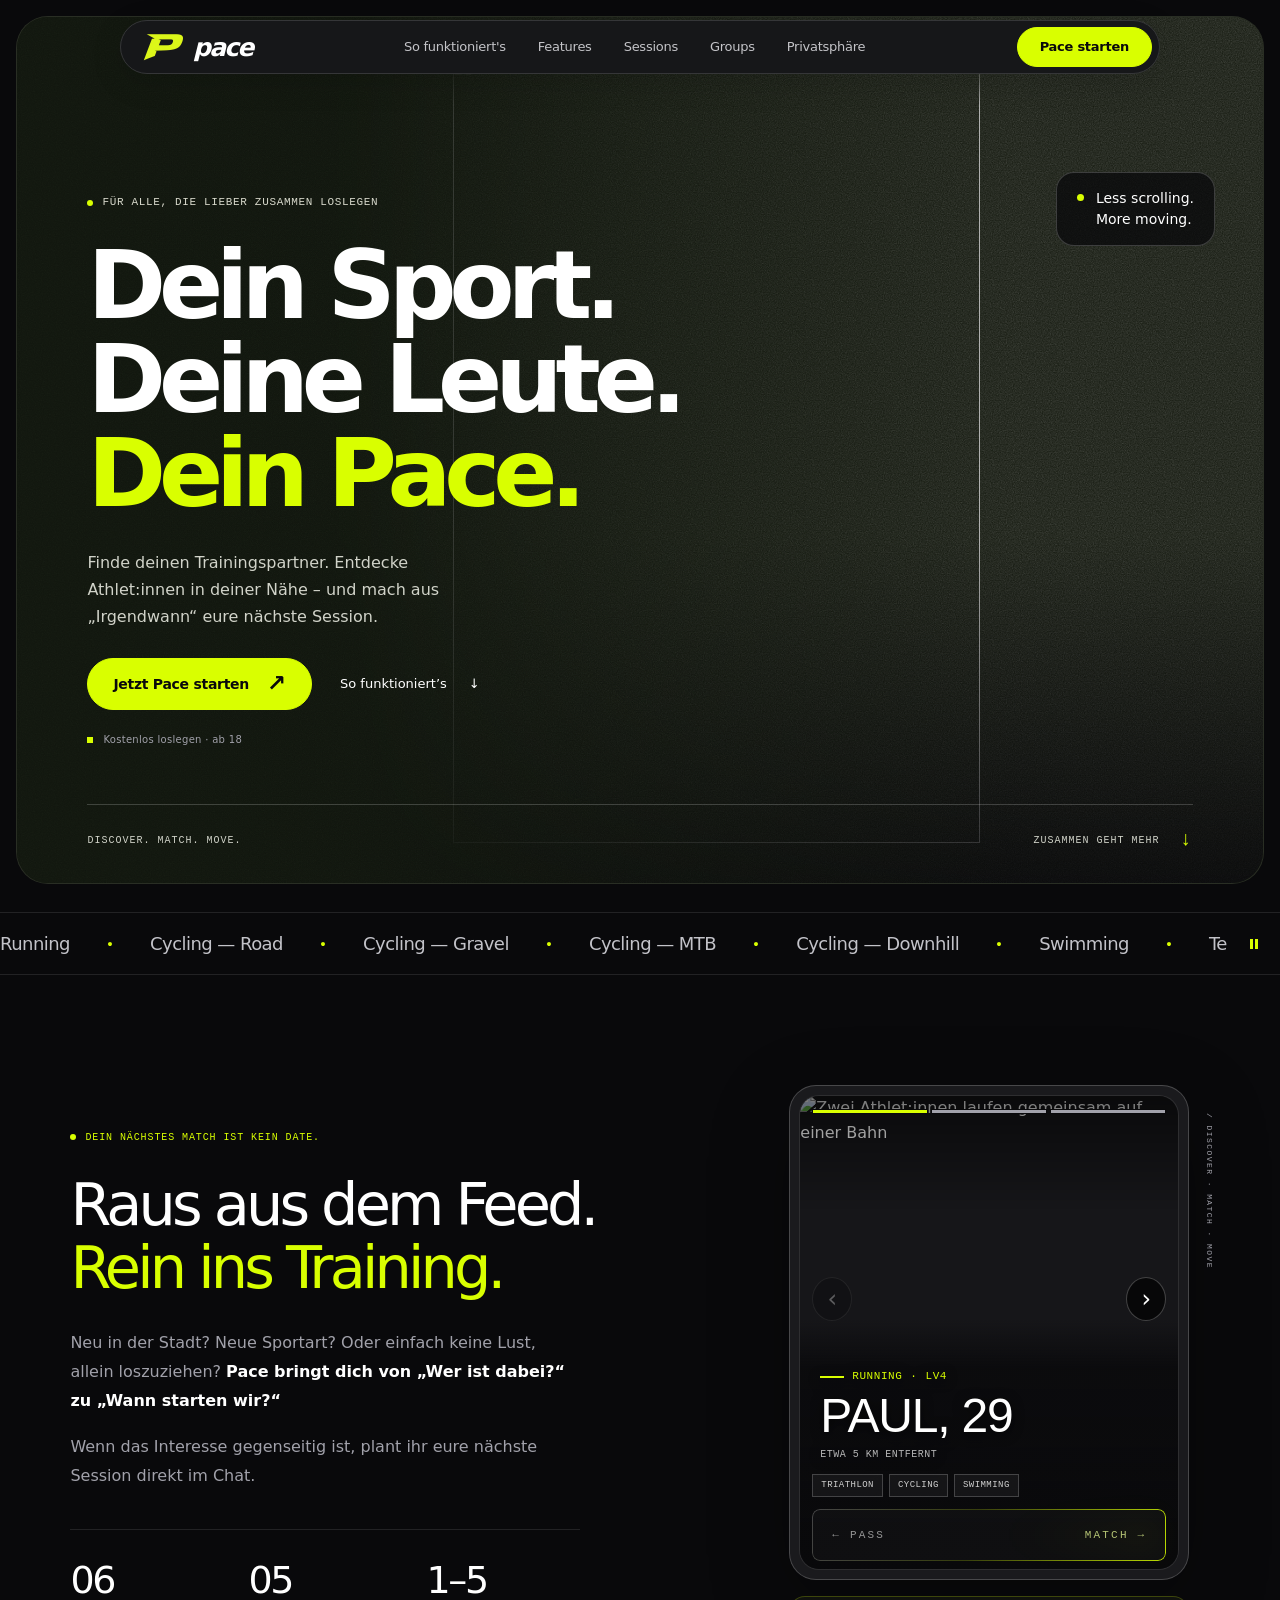
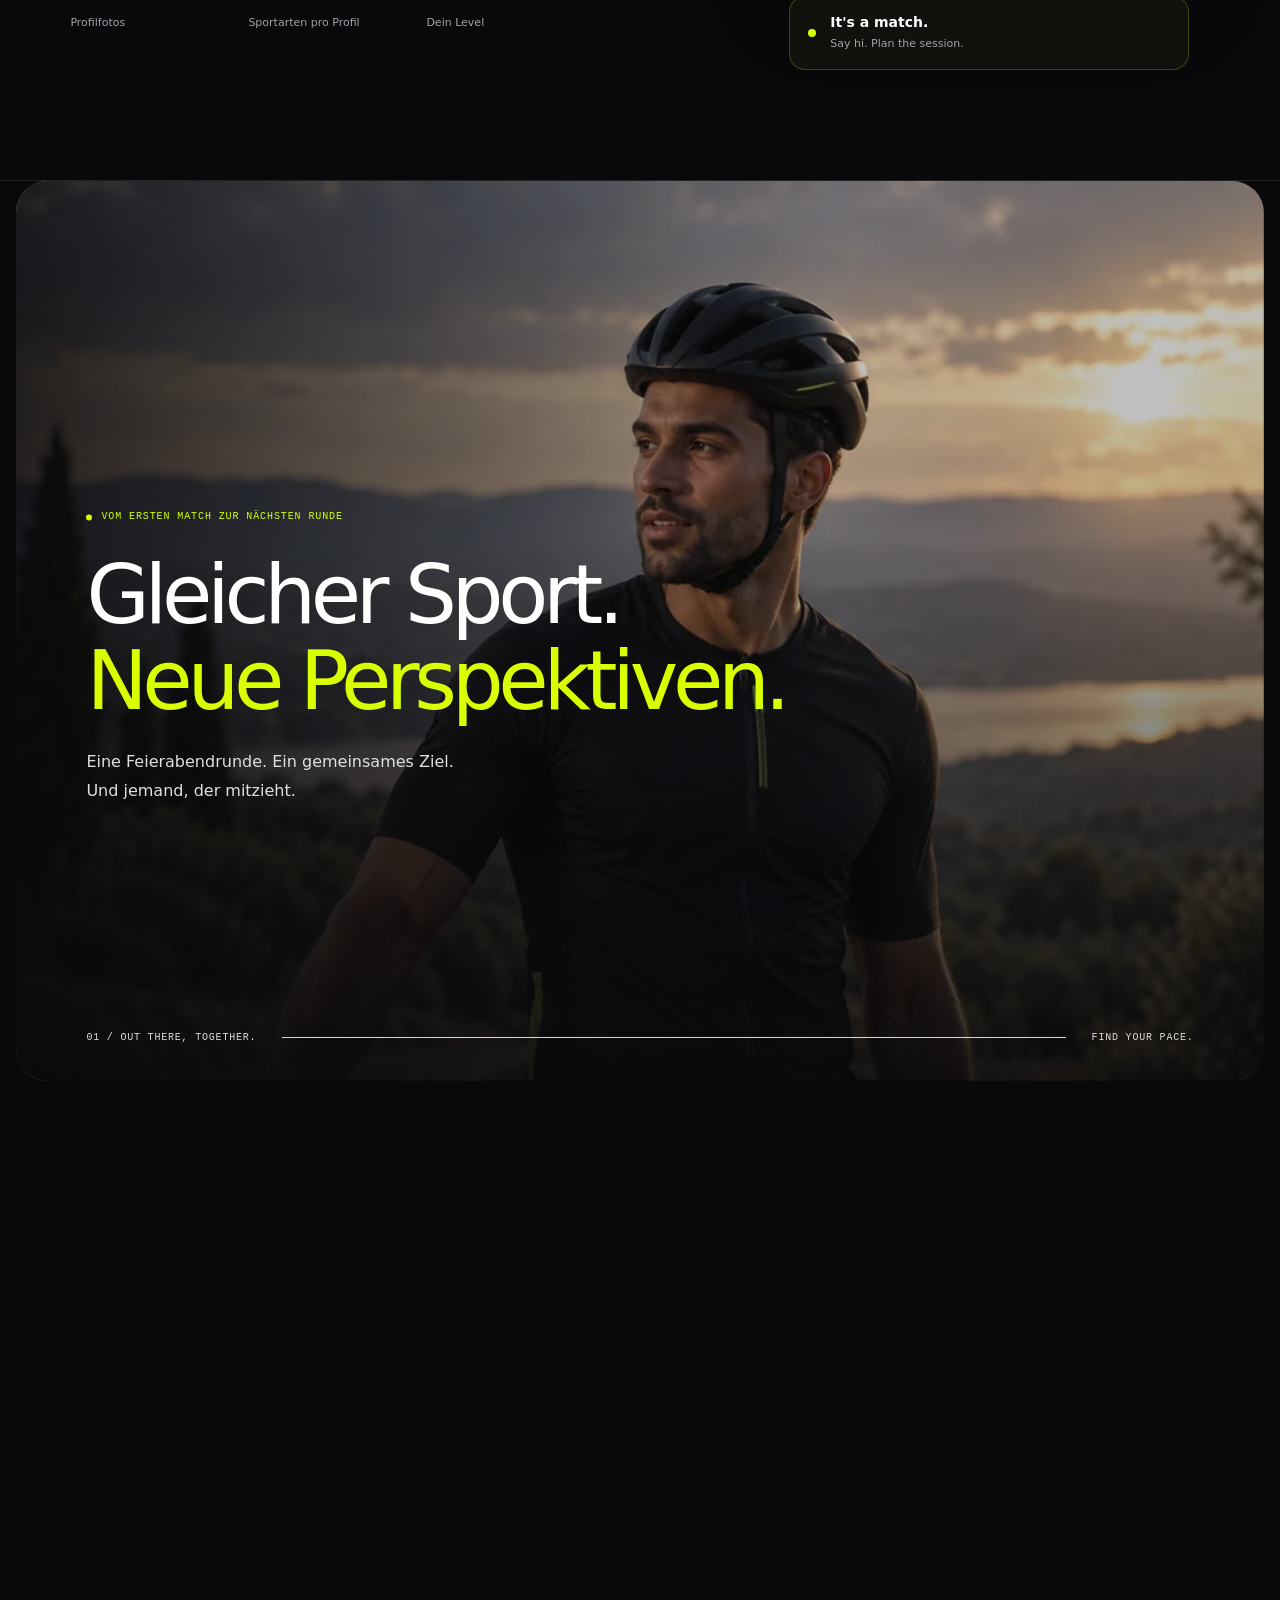
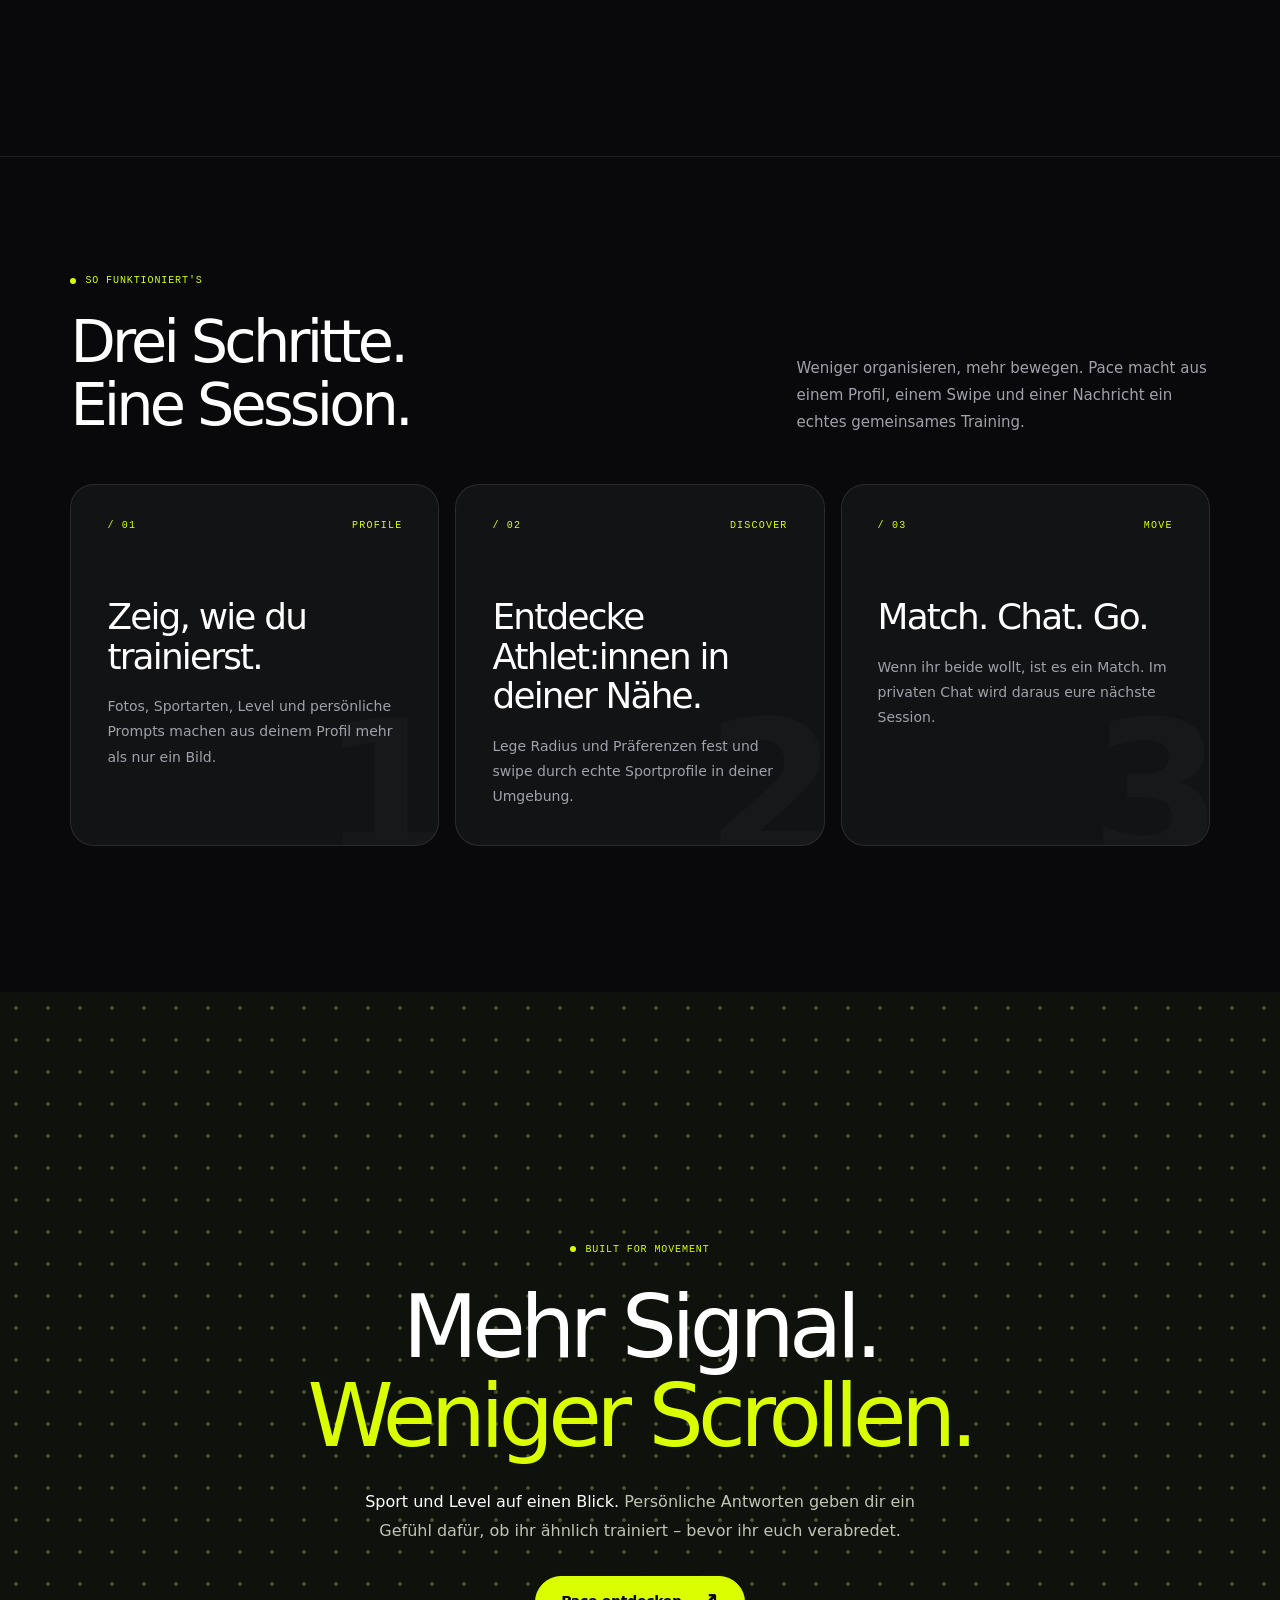
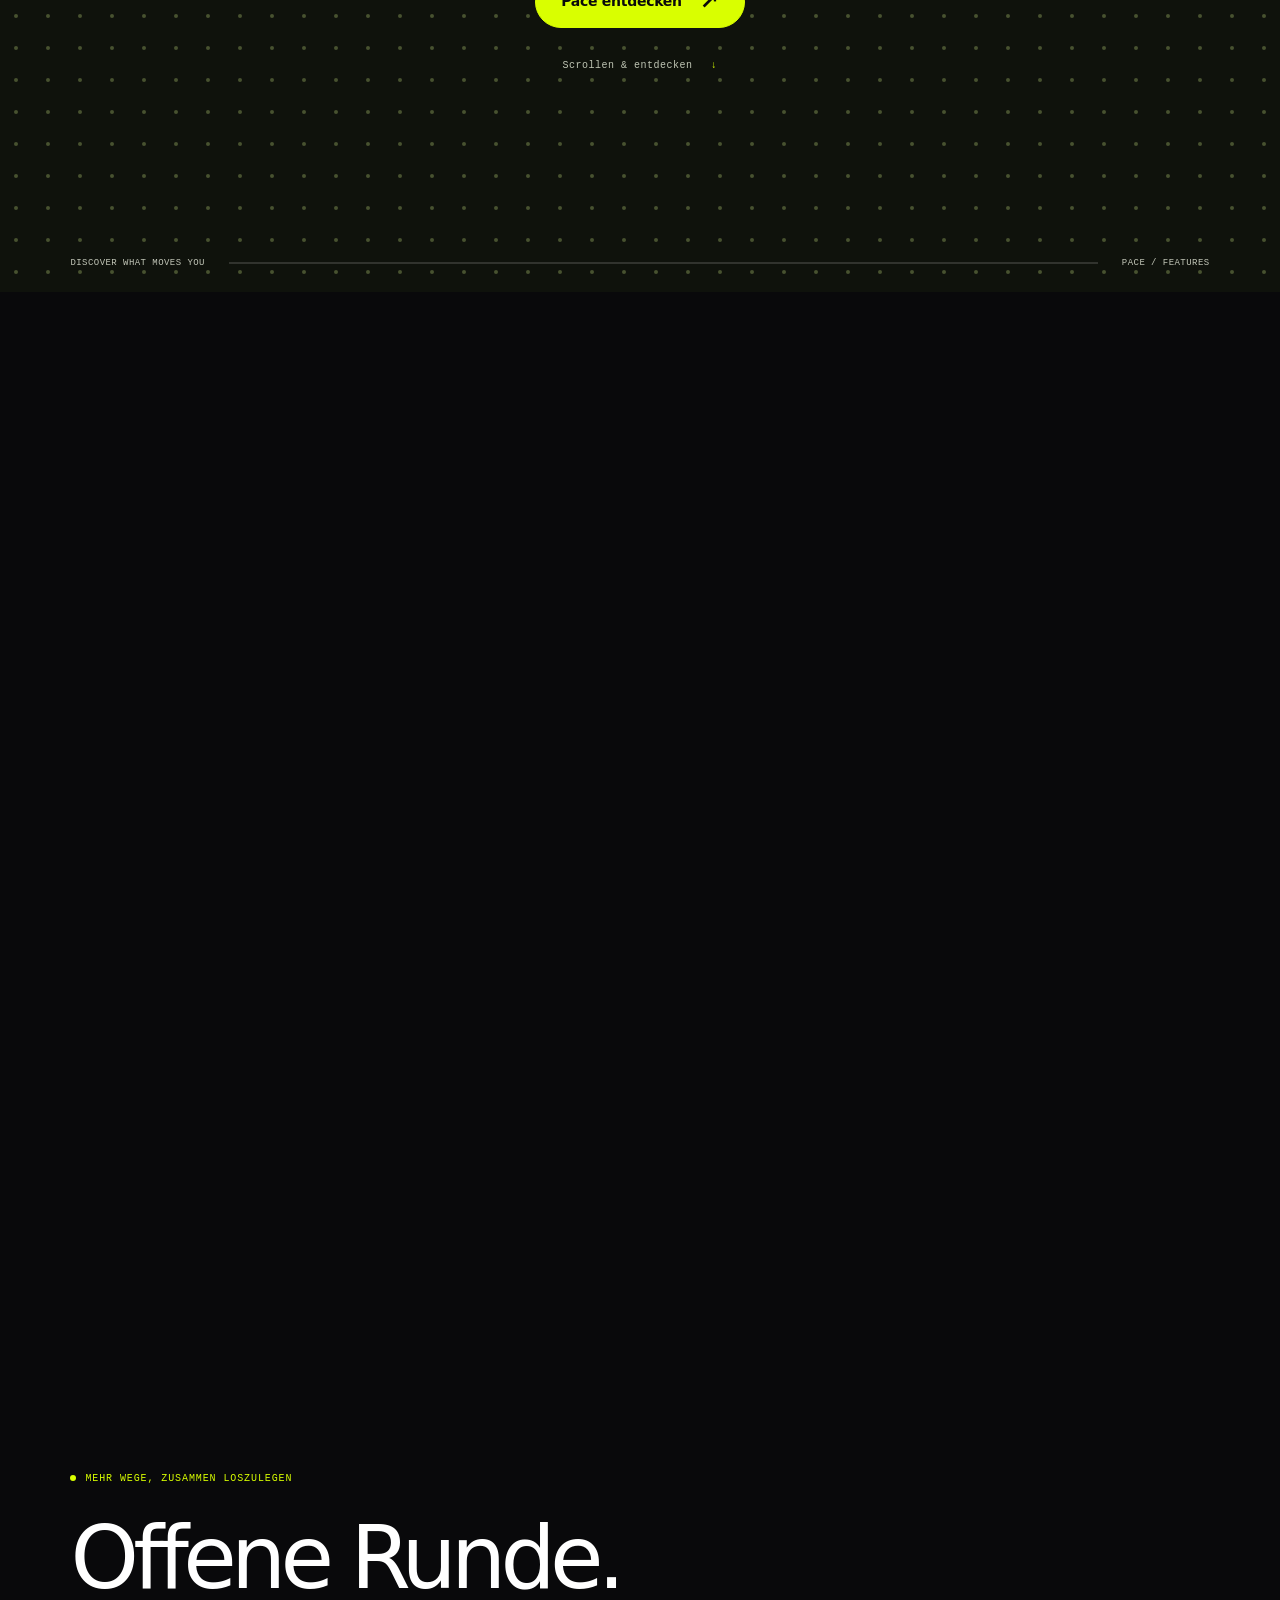
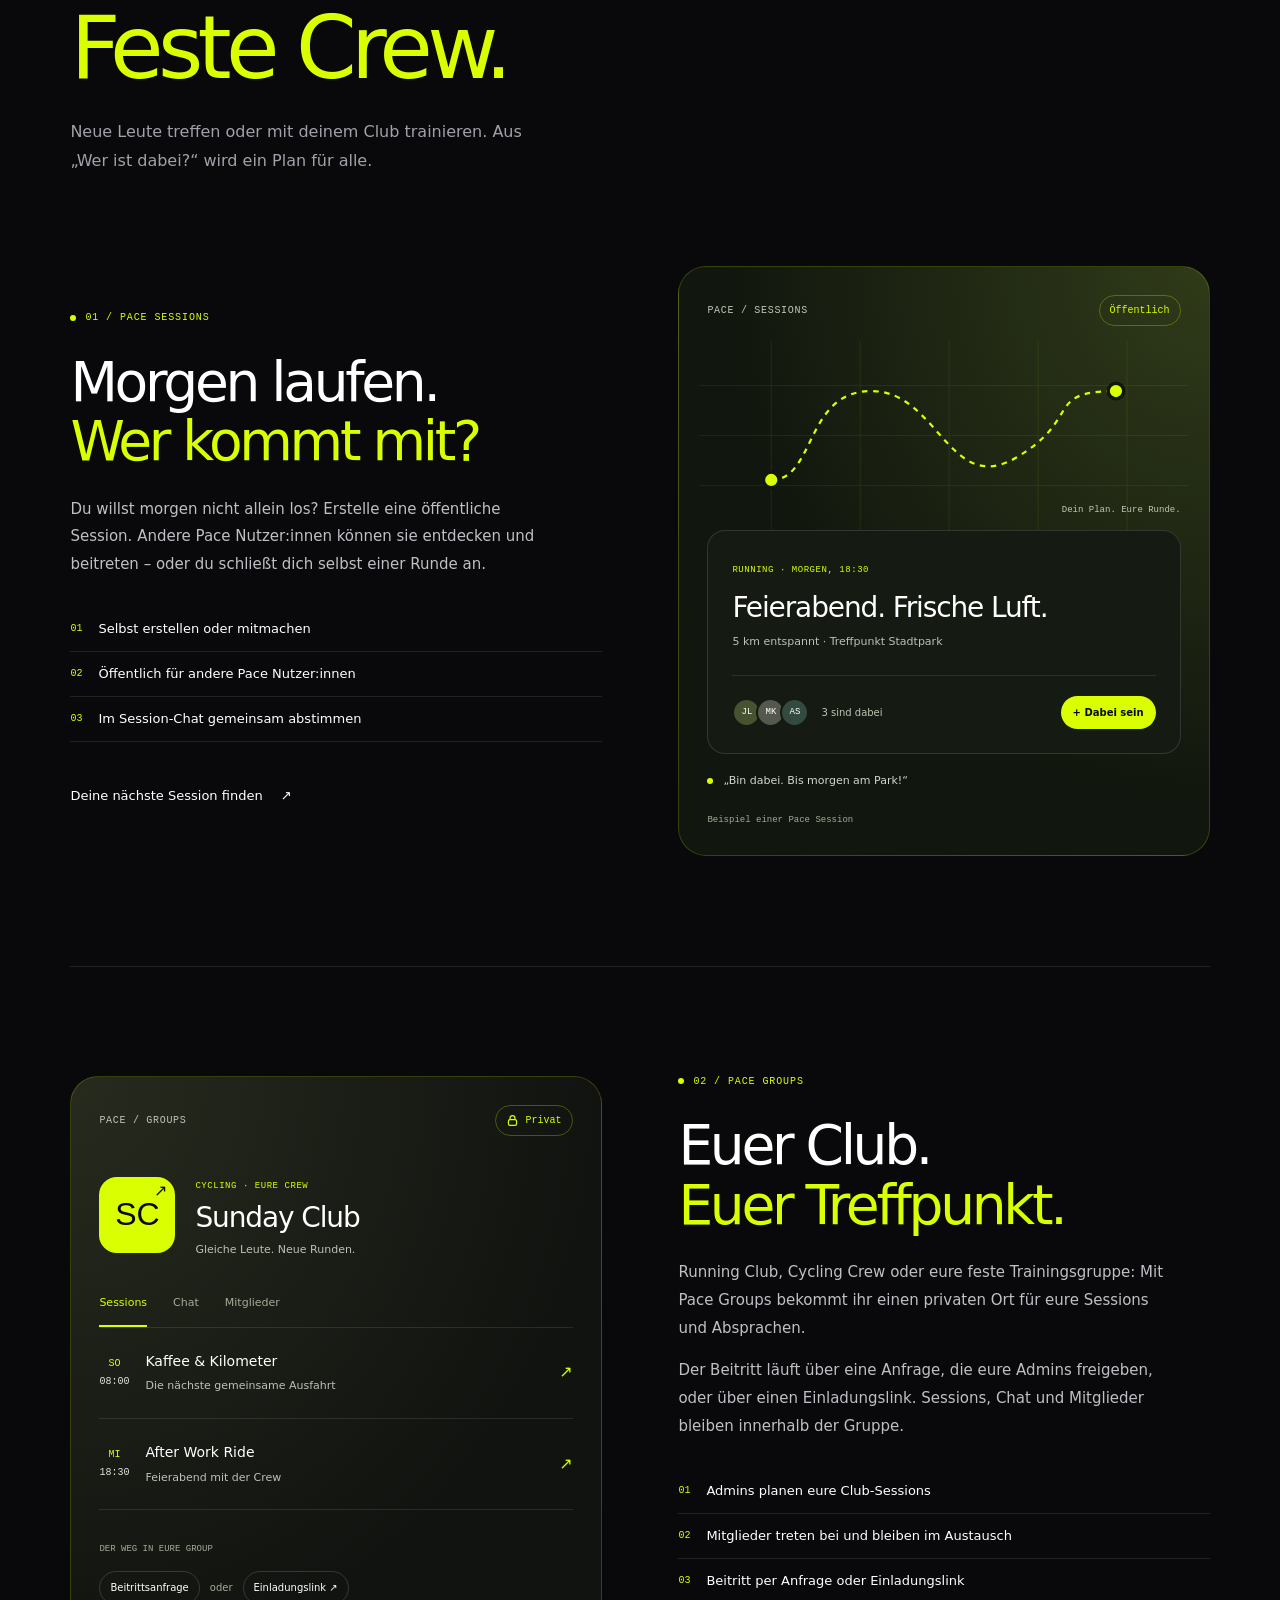
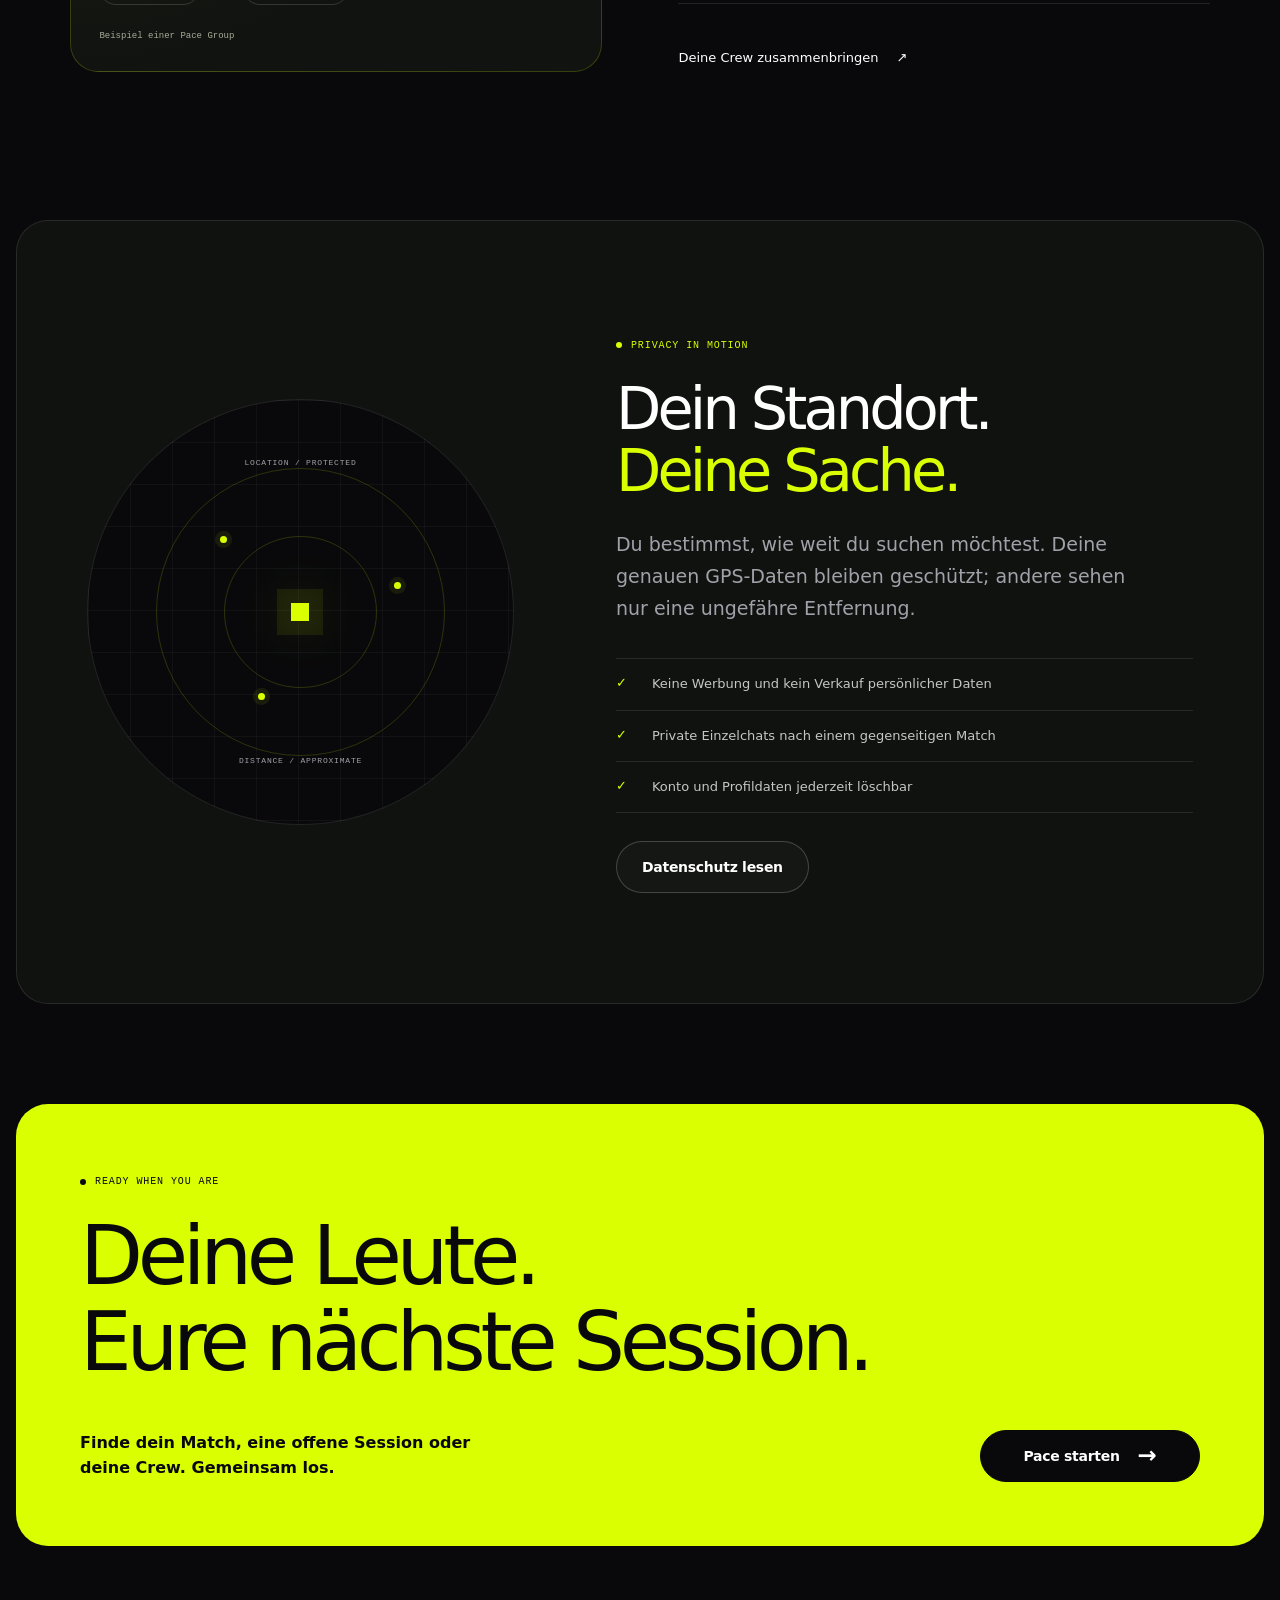
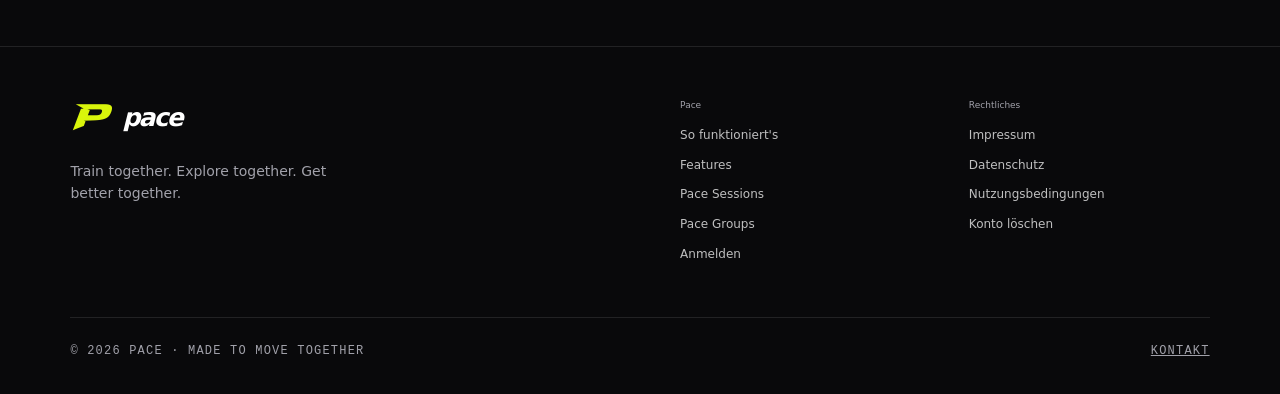
==== commit 79b7e3d6: "[Feat] added sessions and groups description and redirected lovable links to linktree" ====
--- a/index.html
+++ b/index.html
@@ -42,10 +42,12 @@
       <nav class="desktop-nav" aria-label="Hauptnavigation">
         <a href="#so-funktionierts">So funktioniert's</a>
         <a href="#features">Features</a>
+        <a href="#sessions">Sessions</a>
+        <a href="#groups">Groups</a>
         <a href="#privacy">Privatsphäre</a>
       </nav>
 
-      <a class="header-cta" href="https://pace-sports.lovable.app/auth?mode=signup">Pace starten</a>
+      <a class="header-cta" href="https://linktr.ee/pace_official">Pace starten</a>
 
       <button class="menu-button" type="button" aria-expanded="false" aria-controls="mobile-nav" aria-label="Menü öffnen">
         <span class="menu-lines" aria-hidden="true"></span>
@@ -56,9 +58,11 @@
   <nav class="mobile-nav" id="mobile-nav" aria-label="Mobile Navigation" hidden inert>
     <a href="#so-funktionierts">So funktioniert's</a>
     <a href="#features">Features</a>
+    <a href="#sessions">Sessions</a>
+    <a href="#groups">Groups</a>
     <a href="#privacy">Privatsphäre</a>
     <a href="privacy.html">Datenschutz</a>
-    <a class="button button-primary" href="https://pace-sports.lovable.app/auth?mode=signup">
+    <a class="button button-primary" href="https://linktr.ee/pace_official">
       Pace starten <span class="button-arrow" aria-hidden="true">→</span>
     </a>
   </nav>
@@ -73,7 +77,7 @@
         <h1 class="hero-title" id="hero-title">Dein Sport.<br>Deine Leute.<br><span class="accent">Dein Pace.</span></h1>
         <p class="hero-lead">Finde deinen Trainingspartner. Entdecke Athlet:innen in deiner Nähe – und mach aus „Irgendwann“ eure nächste Session.</p>
         <div class="hero-actions">
-          <a class="button button-primary" href="https://pace-sports.lovable.app/auth?mode=signup">Jetzt Pace starten <span class="button-arrow" aria-hidden="true">↗</span></a>
+          <a class="button button-primary" href="https://linktr.ee/pace_official">Jetzt Pace starten <span class="button-arrow" aria-hidden="true">↗</span></a>
           <a class="hero-text-link" href="#so-funktionierts">So funktioniert’s <span aria-hidden="true">↓</span></a>
         </div>
         <div class="hero-note"><span class="pulse" aria-hidden="true"></span>Kostenlos loslegen · ab 18</div>
@@ -399,6 +403,67 @@
       </div>
     </section>
 
+    <section class="section together-section" aria-label="Pace Sessions und Pace Groups">
+      <div class="together-heading reveal">
+        <span class="section-label">Mehr Wege, zusammen loszulegen</span>
+        <h2>Offene Runde.<br><span>Feste Crew.</span></h2>
+        <p>Neue Leute treffen oder mit deinem Club trainieren. Aus „Wer ist dabei?“ wird ein Plan für alle.</p>
+      </div>
+
+      <article class="together-row" id="sessions" aria-labelledby="sessions-title">
+        <div class="together-copy reveal">
+          <span class="section-label">01 / Pace Sessions</span>
+          <h3 id="sessions-title">Morgen laufen.<br><span>Wer kommt mit?</span></h3>
+          <p>Du willst morgen nicht allein los? Erstelle eine öffentliche Session. Andere Pace Nutzer:innen können sie entdecken und beitreten – oder du schließt dich selbst einer Runde an.</p>
+          <ul class="together-facts">
+            <li><span>01</span> Selbst erstellen oder mitmachen</li>
+            <li><span>02</span> Öffentlich für andere Pace Nutzer:innen</li>
+            <li><span>03</span> Im Session-Chat gemeinsam abstimmen</li>
+          </ul>
+          <a class="hero-text-link" href="https://linktr.ee/pace_official">Deine nächste Session finden <span aria-hidden="true">↗</span></a>
+        </div>
+        <div class="together-preview session-preview reveal delay-1" aria-hidden="true">
+          <div class="preview-topline"><span>PACE / SESSIONS</span><span class="preview-status">Öffentlich</span></div>
+          <div class="session-route">
+            <svg viewBox="0 0 440 170" fill="none"><path class="route-grid" d="M0 40h440M0 85h440M0 130h440M65 0v170M145 0v170M225 0v170M305 0v170M385 0v170"/><path class="route-trail" d="M65 125C105 125 95 45 155 45S225 140 285 105 310 45 375 45"/><circle cx="65" cy="125" r="7"/><circle cx="375" cy="45" r="7"/></svg>
+            <span class="route-note">Dein Plan. Eure Runde.</span>
+          </div>
+          <div class="session-ticket">
+            <span class="preview-kicker">RUNNING · MORGEN, 18:30</span>
+            <h4>Feierabend. Frische Luft.</h4>
+            <p>5 km entspannt · Treffpunkt Stadtpark</p>
+            <div class="ticket-bottom"><div class="crew-stack"><span>JL</span><span>MK</span><span>AS</span></div><span>3 sind dabei</span><span class="preview-join">+ Dabei sein</span></div>
+          </div>
+          <div class="preview-message"><span class="message-dot"></span>„Bin dabei. Bis morgen am Park!“</div>
+          <span class="preview-disclaimer">Beispiel einer Pace Session</span>
+        </div>
+      </article>
+
+      <article class="together-row groups-row" id="groups" aria-labelledby="groups-title">
+        <div class="together-copy reveal">
+          <span class="section-label">02 / Pace Groups</span>
+          <h3 id="groups-title">Euer Club.<br><span>Euer Treffpunkt.</span></h3>
+          <p>Running Club, Cycling Crew oder eure feste Trainingsgruppe: Mit Pace Groups bekommt ihr einen privaten Ort für eure Sessions und Absprachen.</p>
+          <p>Der Beitritt läuft über eine Anfrage, die eure Admins freigeben, oder über einen Einladungslink. Sessions, Chat und Mitglieder bleiben innerhalb der Gruppe.</p>
+          <ul class="together-facts">
+            <li><span>01</span> Admins planen eure Club-Sessions</li>
+            <li><span>02</span> Mitglieder treten bei und bleiben im Austausch</li>
+            <li><span>03</span> Beitritt per Anfrage oder Einladungslink</li>
+          </ul>
+          <a class="hero-text-link" href="https://linktr.ee/pace_official">Deine Crew zusammenbringen <span aria-hidden="true">↗</span></a>
+        </div>
+        <div class="together-preview group-preview reveal delay-1" aria-hidden="true">
+          <div class="preview-topline"><span>PACE / GROUPS</span><span class="preview-status"><svg viewBox="0 0 16 16" fill="none"><rect x="3" y="7" width="10" height="7" rx="2"/><path d="M5 7V5a3 3 0 0 1 6 0v2"/></svg>Privat</span></div>
+          <div class="club-identity"><span class="club-monogram">SC<span>↗</span></span><div><span class="preview-kicker">CYCLING · EURE CREW</span><h4>Sunday Club</h4><p>Gleiche Leute. Neue Runden.</p></div></div>
+          <div class="club-tabs"><span>Sessions</span><span>Chat</span><span>Mitglieder</span></div>
+          <div class="club-session"><span class="club-day">SO<strong>08:00</strong></span><div><h4>Kaffee &amp; Kilometer</h4><p>Die nächste gemeinsame Ausfahrt</p></div><span class="club-arrow">↗</span></div>
+          <div class="club-session"><span class="club-day">MI<strong>18:30</strong></span><div><h4>After Work Ride</h4><p>Feierabend mit der Crew</p></div><span class="club-arrow">↗</span></div>
+          <div class="club-access"><span>DER WEG IN EURE GROUP</span><div><span>Beitrittsanfrage</span><i>oder</i><span>Einladungslink ↗</span></div></div>
+          <span class="preview-disclaimer">Beispiel einer Pace Group</span>
+        </div>
+      </article>
+    </section>
+
     <section class="privacy-section" id="privacy" aria-labelledby="privacy-title">
       <div class="section privacy-inner">
         <div class="privacy-mark reveal" aria-hidden="true">
@@ -415,7 +480,7 @@
           <p>Du bestimmst, wie weit du suchen möchtest. Deine genauen GPS-Daten bleiben geschützt; andere sehen nur eine ungefähre Entfernung.</p>
           <ul class="privacy-list">
             <li>Keine Werbung und kein Verkauf persönlicher Daten</li>
-            <li>Chat erst nach einem gegenseitigen Match</li>
+            <li>Private Einzelchats nach einem gegenseitigen Match</li>
             <li>Konto und Profildaten jederzeit löschbar</li>
           </ul>
           <a class="button button-secondary privacy-button" href="privacy.html">Datenschutz lesen</a>
@@ -425,10 +490,10 @@
 
     <section class="final-cta reveal" aria-labelledby="cta-title">
       <span class="section-label" lang="en">Ready when you are</span>
-      <h2 class="cta-title" id="cta-title">Deine nächste Session beginnt mit einem Swipe.</h2>
+      <h2 class="cta-title" id="cta-title">Deine Leute.<br>Eure nächste Session.</h2>
       <div class="cta-bottom">
-        <p>Profil erstellen. Menschen entdecken. Gemeinsam los.</p>
-        <a class="button button-dark" href="https://pace-sports.lovable.app/auth?mode=signup">
+        <p>Finde dein Match, eine offene Session oder deine Crew. Gemeinsam los.</p>
+        <a class="button button-dark" href="https://linktr.ee/pace_official">
           Pace starten <span class="button-arrow" aria-hidden="true">→</span>
         </a>
       </div>
@@ -451,7 +516,9 @@
           <div class="footer-links">
             <a href="#so-funktionierts">So funktioniert's</a>
             <a href="#features">Features</a>
-            <a href="https://pace-sports.lovable.app/auth?mode=signin">Anmelden</a>
+            <a href="#sessions">Pace Sessions</a>
+            <a href="#groups">Pace Groups</a>
+            <a href="https://linktr.ee/pace_official">Anmelden</a>
           </div>
         </div>
 
--- a/assets/motion.css
+++ b/assets/motion.css
@@ -1,7 +1,7 @@
 /* Scroll effects are progressive enhancements. All content flows without JS. */
 .brand { gap: 8px; }
-.brand-icon { position: relative; display: block; width: 39px; height: 32px; overflow: hidden; flex: none; }
-.brand-icon img { position: absolute; width: 64px; height: 64px; max-width: none; left: -13px; top: -16px; mix-blend-mode: screen; }
+.brand-icon { position: relative; display: block; width: 44px; height: 32px; overflow: hidden; flex: none; }
+.brand-icon img { position: absolute; width: 64px; height: 64px; max-width: none; left: -11px; top: -15px; mix-blend-mode: screen; }
 .session-story { position: relative; margin: 0 16px; }
 .session-stage { position: relative; isolation: isolate; min-height: 650px; height: 85svh; max-height: 1000px; overflow: hidden; border-radius: 32px; background: #161a13; }
 .session-photo, .session-shade { position: absolute; inset: 0; z-index: -1; }
@@ -78,3 +78,85 @@
   .feature-progress, .feature-scroll-note { display: none !important; }
 }
 @media (forced-colors: active) { .dot-field { display: none; } }
+
+/* Sessions and Groups reuse the page's scroll reveals and pointer lighting. */
+.together-heading { max-width: 760px; margin-bottom: 90px; }
+.together-heading h2 { font: 500 clamp(48px, 6.8vw, 90px)/1.04 var(--sans); letter-spacing: -.065em; margin: 24px 0; }
+.together-heading h2 span, .together-copy h3 span { color: var(--primary); }
+.together-heading > p { max-width: 490px; color: var(--muted); line-height: 1.8; }
+.together-row { display: grid; grid-template-columns: 1fr 1fr; align-items: center; gap: clamp(32px, 6vw, 88px); scroll-margin-top: 110px; }
+.together-row + .together-row { margin-top: 110px; padding-top: 100px; border-top: 1px solid var(--line); }
+.together-copy h3 { font: 500 clamp(36px, 4.3vw, 58px)/1.08 var(--sans); letter-spacing: -.06em; margin: 24px 0; }
+.together-copy > p { color: #bfc0c5; font-size: 15px; line-height: 1.85; max-width: 490px; }
+.together-facts { list-style: none; padding: 0; margin: 28px 0; }
+.together-facts li { display: flex; gap: 16px; padding: 12px 0; border-bottom: 1px solid var(--line); font-size: 13px; }
+.together-facts li > span { color: var(--primary); font: 10px/2 var(--mono); }
+.together-copy .hero-text-link { display: inline-flex; gap: 18px; margin-top: 4px; }
+.together-preview { position: relative; overflow: hidden; min-width: 0; border: 1px solid #d9ff0030; border-radius: 28px; padding: 28px; background: radial-gradient(ellipse at top right, #303b19, #11160e 65%); }
+.together-preview::before { content: ""; position: absolute; inset: 0; pointer-events: none; background: radial-gradient(230px circle at var(--light-x, -500px) var(--light-y, -500px), #d9ff0017, transparent 75%); }
+.preview-topline { display: flex; justify-content: space-between; align-items: center; gap: 12px; font: 10px/1.5 var(--mono); letter-spacing: .07em; color: #c2c6b8; }
+.preview-status { display: inline-flex; align-items: center; gap: 7px; padding: 7px 10px; border: 1px solid #d9ff0045; border-radius: 20px; color: var(--primary); letter-spacing: 0; }
+.preview-status svg { width: 13px; height: 13px; stroke: currentColor; stroke-width: 1.5; }
+.session-route { position: relative; margin: 15px -8px 0; }
+.session-route svg { display: block; width: 100%; height: auto; }
+.route-grid { stroke: #d9ff0012; }
+.route-trail { stroke: var(--primary); stroke-width: 2; stroke-dasharray: 5 5; }
+.session-route circle { fill: var(--primary); stroke: #11160e; stroke-width: 3; }
+.route-note { position: absolute; bottom: 12px; right: 8px; color: #c2c6b8; font: 9px/1.5 var(--mono); }
+.session-ticket { position: relative; padding: 24px; border: 1px solid #ffffff20; border-radius: 18px; background: #151a12; }
+.preview-kicker { color: var(--primary); font: 9px/1.6 var(--mono); letter-spacing: .06em; }
+.session-ticket h4, .club-identity h4 { font-size: clamp(20px, 2.2vw, 28px); line-height: 1.2; letter-spacing: -.04em; font-weight: 500; margin: 12px 0 8px; }
+.session-ticket p, .club-identity p, .club-session p { color: #bfc0b8; font-size: 11px; margin: 0; line-height: 1.6; }
+.ticket-bottom { display: flex; align-items: center; flex-wrap: wrap; gap: 12px; border-top: 1px solid var(--line); padding-top: 20px; margin-top: 24px; font-size: 10px; color: #c2c6b8; }
+.crew-stack { display: flex; padding-left: 5px; }
+.crew-stack span { display: grid; place-items: center; width: 29px; height: 29px; margin-left: -5px; border: 2px solid #151a12; border-radius: 50%; background: #475231; color: white; font: 9px var(--mono); }
+.crew-stack span:nth-child(2) { background: #55594d; }
+.crew-stack span:nth-child(3) { background: #324a40; }
+.preview-join { padding: 9px 12px; background: var(--primary); color: var(--bg); border-radius: 20px; margin-left: auto; font-weight: 600; }
+.preview-message { display: flex; align-items: center; gap: 10px; margin: 18px 0 24px; color: #d4d7ce; font-size: 11px; }
+.message-dot { width: 6px; height: 6px; border-radius: 50%; background: var(--primary); flex: none; }
+.preview-disclaimer { display: block; color: #a4ac98; font: 9px/1.6 var(--mono); }
+.groups-row .together-copy { grid-column: 2; grid-row: 1; }
+.groups-row .together-preview { grid-column: 1; grid-row: 1; }
+.group-preview { background: radial-gradient(ellipse at top left, #272b1e, #111310 70%); }
+.club-identity { display: flex; align-items: center; gap: 20px; margin: 35px 0; }
+.club-monogram { position: relative; display: grid; place-items: center; flex: none; width: 76px; height: 76px; border-radius: 18px; background: var(--primary); color: var(--bg); font: 32px var(--display); }
+.club-monogram > span { position: absolute; top: 4px; right: 8px; font: 16px var(--sans); }
+.club-identity h4 { margin: 6px 0; }
+.club-tabs { display: flex; gap: 26px; border-bottom: 1px solid var(--line); color: #a4ac98; font-size: 11px; }
+.club-tabs > span { padding-bottom: 14px; }
+.club-tabs > span:first-child { color: var(--primary); border-bottom: 2px solid var(--primary); }
+.club-session { display: flex; align-items: center; gap: 16px; padding: 23px 0; border-bottom: 1px solid var(--line); }
+.club-day { flex: none; text-align: center; color: var(--primary); font: 10px/1.8 var(--mono); }
+.club-day strong { display: block; font-weight: 400; color: #e1e4db; }
+.club-session h4 { font-size: 14px; font-weight: 500; margin: 0 0 5px; }
+.club-arrow { color: var(--primary); margin-left: auto; }
+.club-access { margin: 24px 0; }
+.club-access > span { color: #a4ac98; font: 9px/1.6 var(--mono); }
+.club-access > div { display: flex; flex-wrap: wrap; align-items: center; gap: 10px; margin-top: 12px; font-size: 10px; }
+.club-access div > span { border: 1px solid #ffffff26; padding: 8px 10px; border-radius: 20px; }
+.club-access i { font-style: normal; color: #a4ac98; }
+@media (max-width: 1000px) {
+  .together-row { gap: 32px; }
+  .together-preview { padding: 22px; }
+  .desktop-nav { gap: 16px; }
+}
+@media (max-width: 760px) {
+  .together-heading { margin-bottom: 56px; }
+  .together-row { grid-template-columns: 1fr; gap: 36px; }
+  .groups-row .together-copy, .groups-row .together-preview { grid-column: auto; grid-row: auto; }
+  .together-row + .together-row { margin-top: 64px; padding-top: 64px; }
+  .together-copy > p { max-width: none; }
+  .together-preview { width: 100%; max-width: 540px; justify-self: center; }
+}
+@media (max-width: 380px) {
+  .together-preview { padding: 18px; }
+  .session-ticket { padding: 18px; }
+  .club-identity { gap: 12px; }
+  .club-monogram { width: 58px; height: 64px; }
+  .preview-topline { font-size: 9px; }
+}
+@media (forced-colors: active) {
+  .together-preview, .session-ticket, .preview-status, .club-monogram { border: 1px solid CanvasText; }
+  .together-preview::before { display: none; }
+}
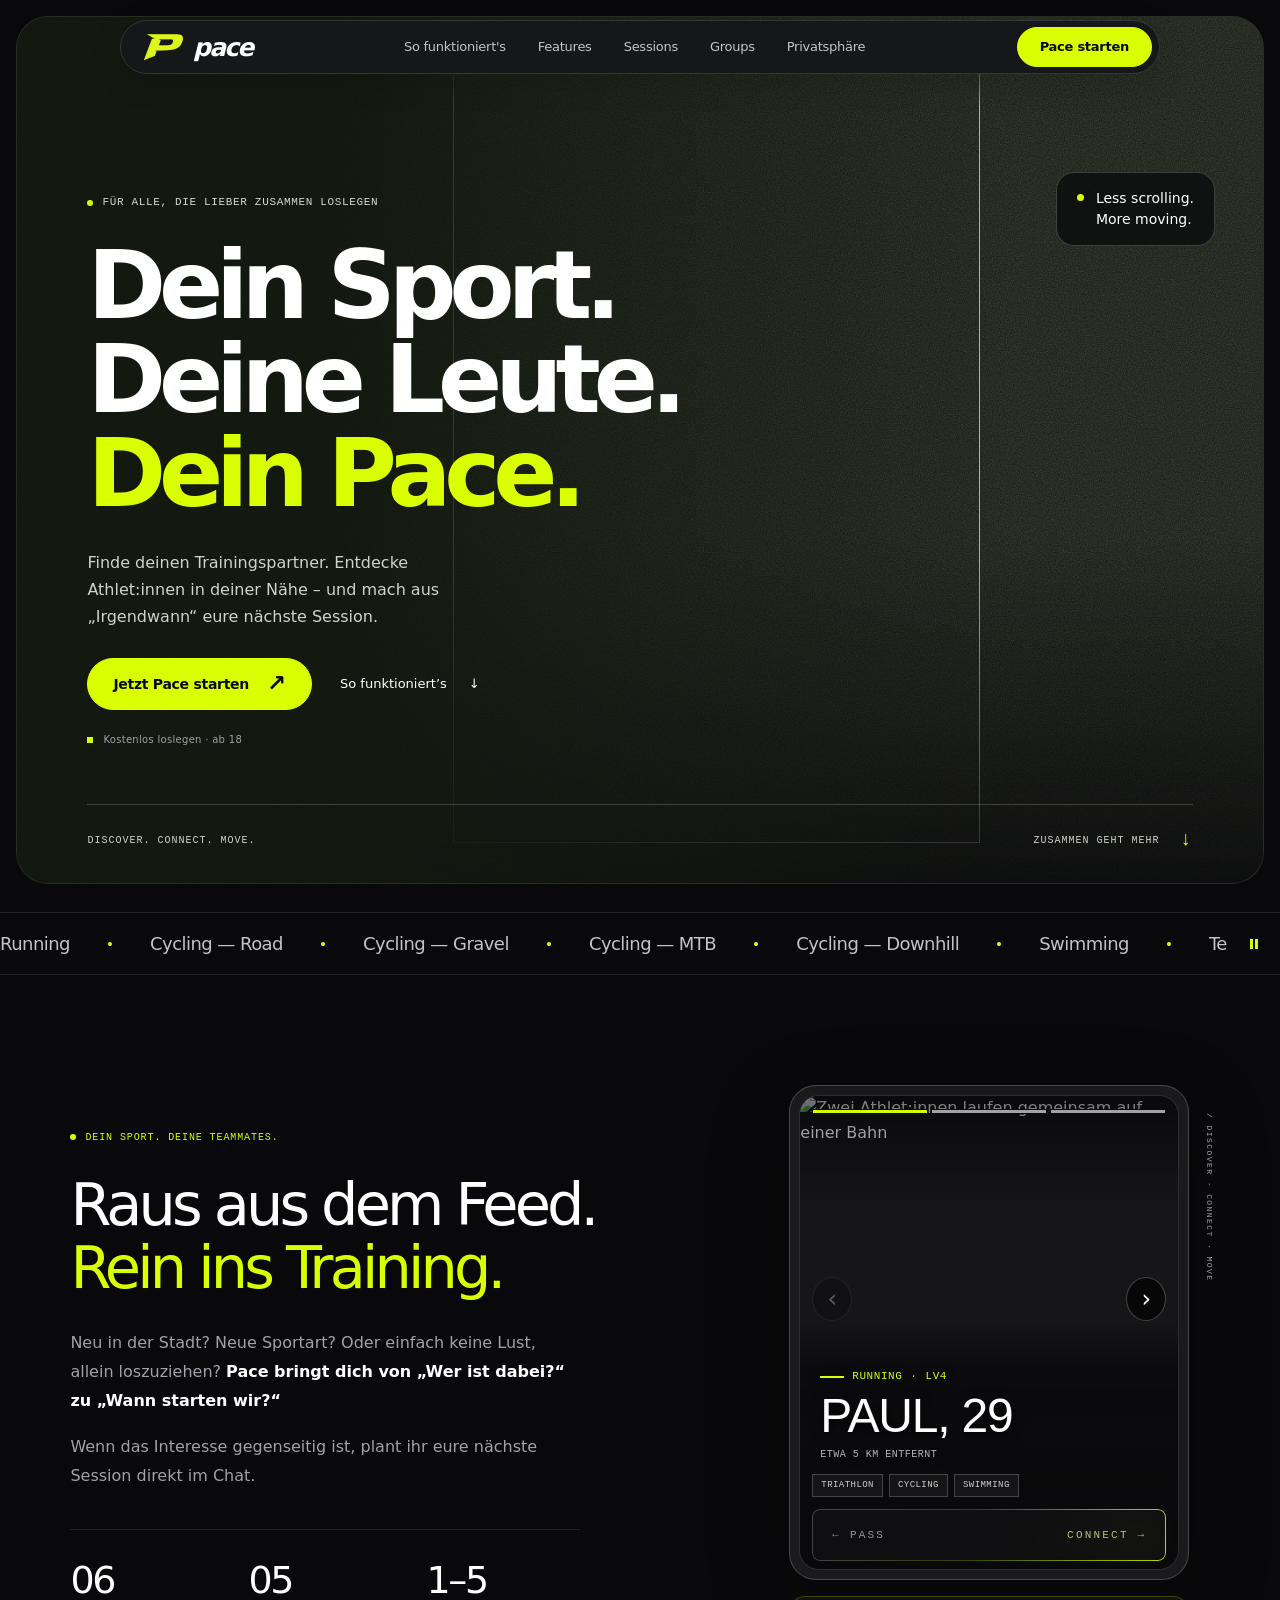
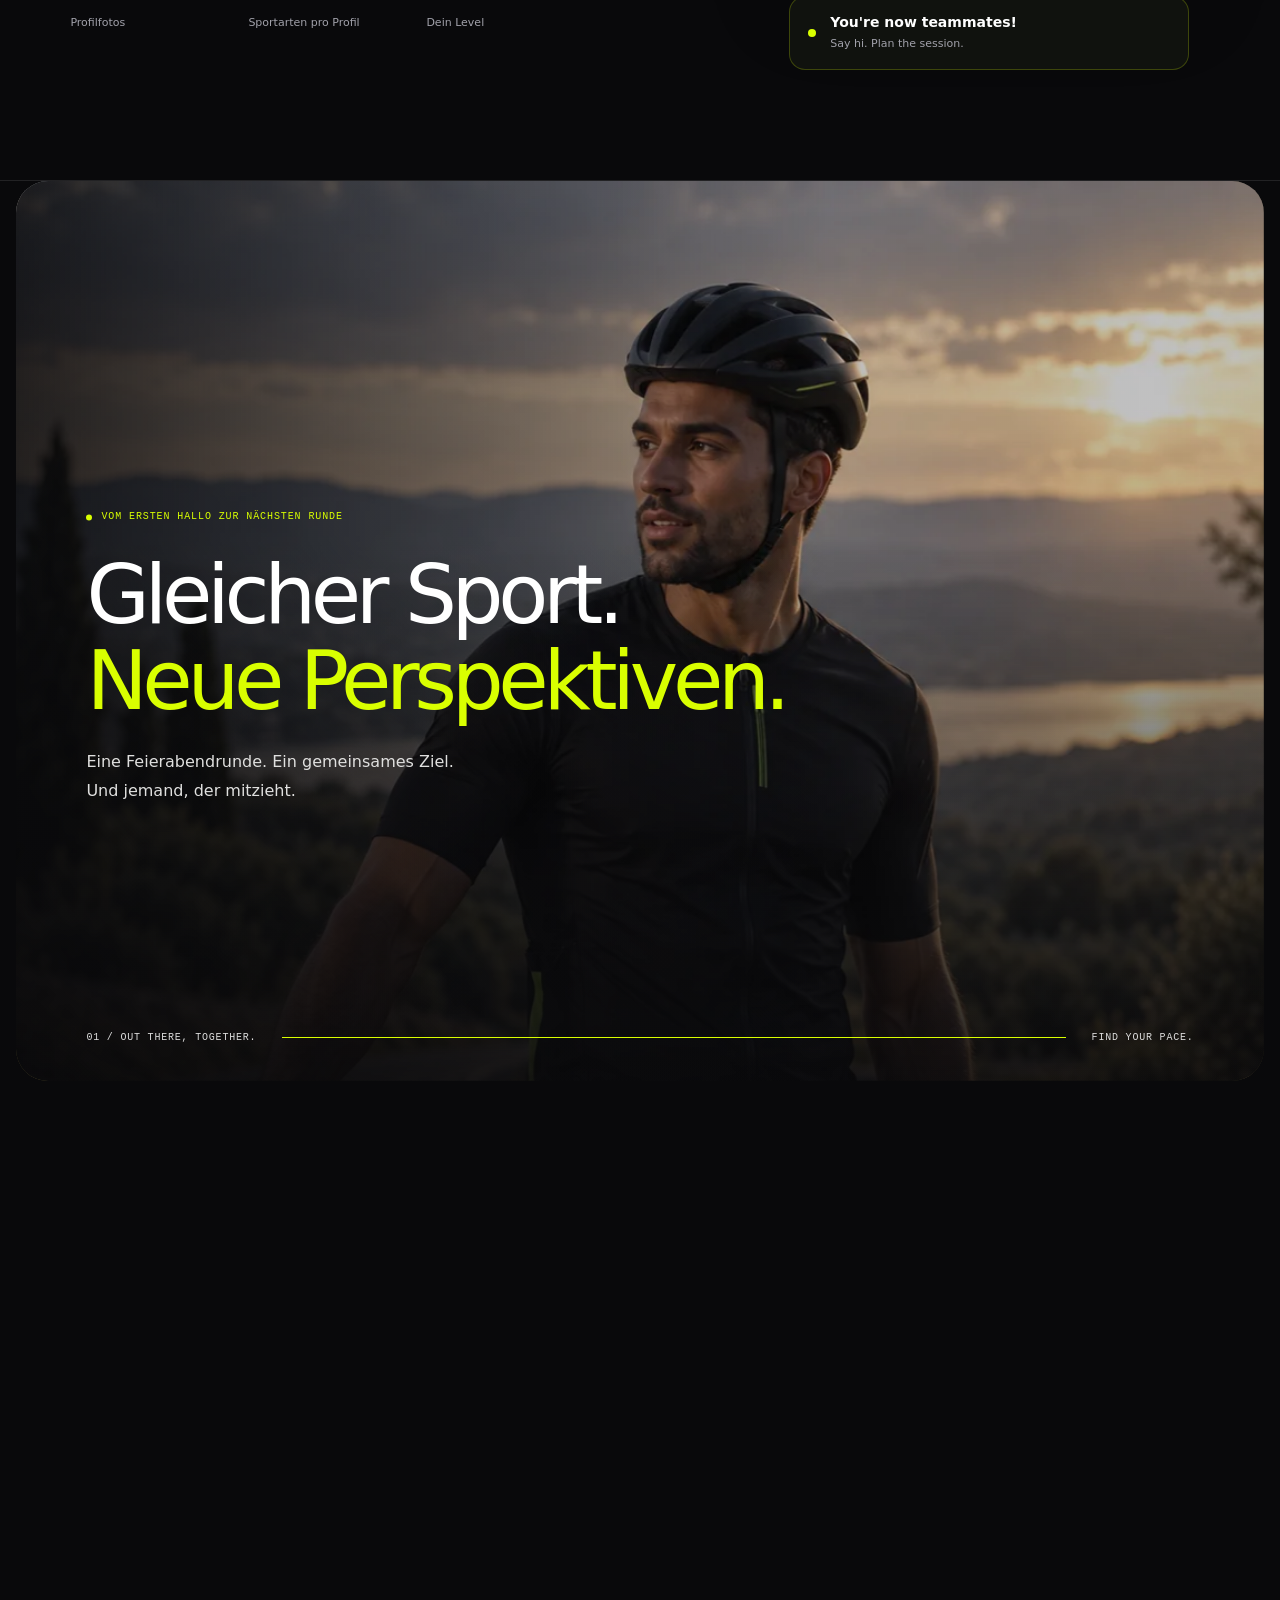
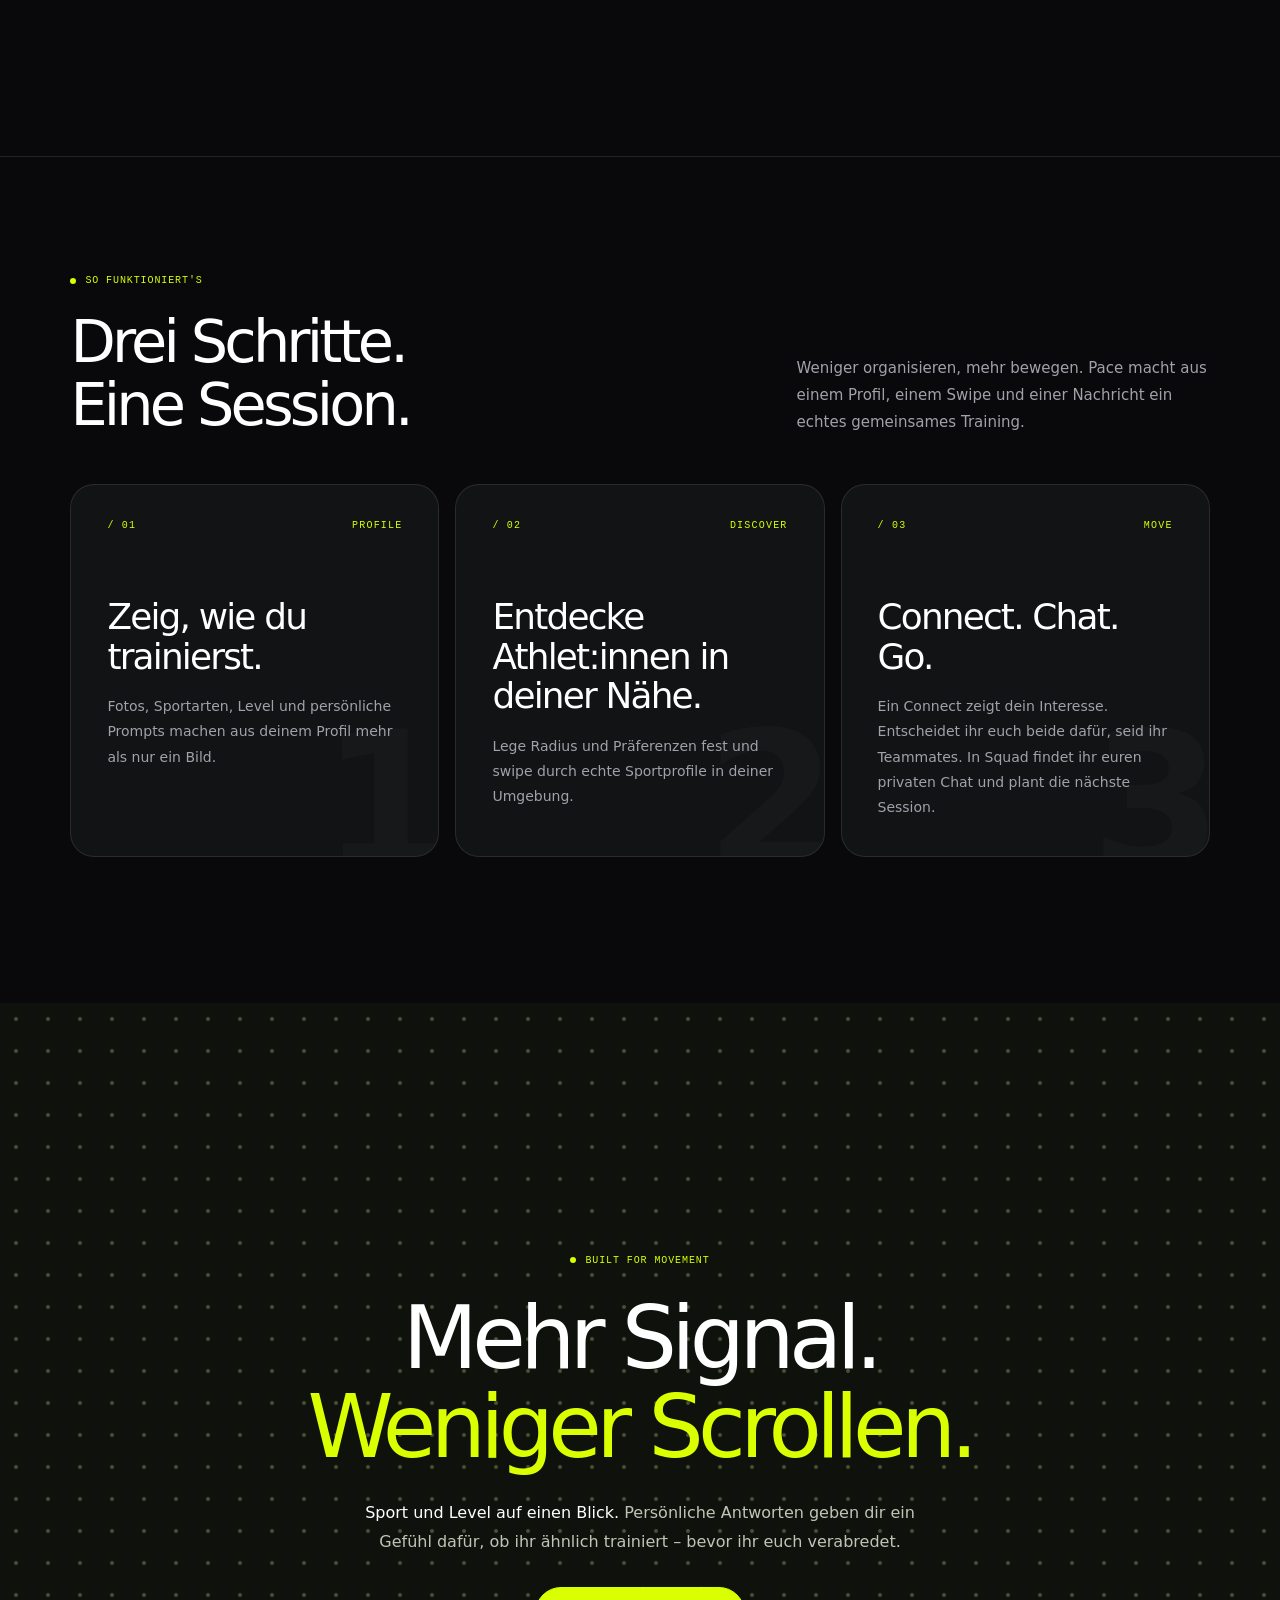
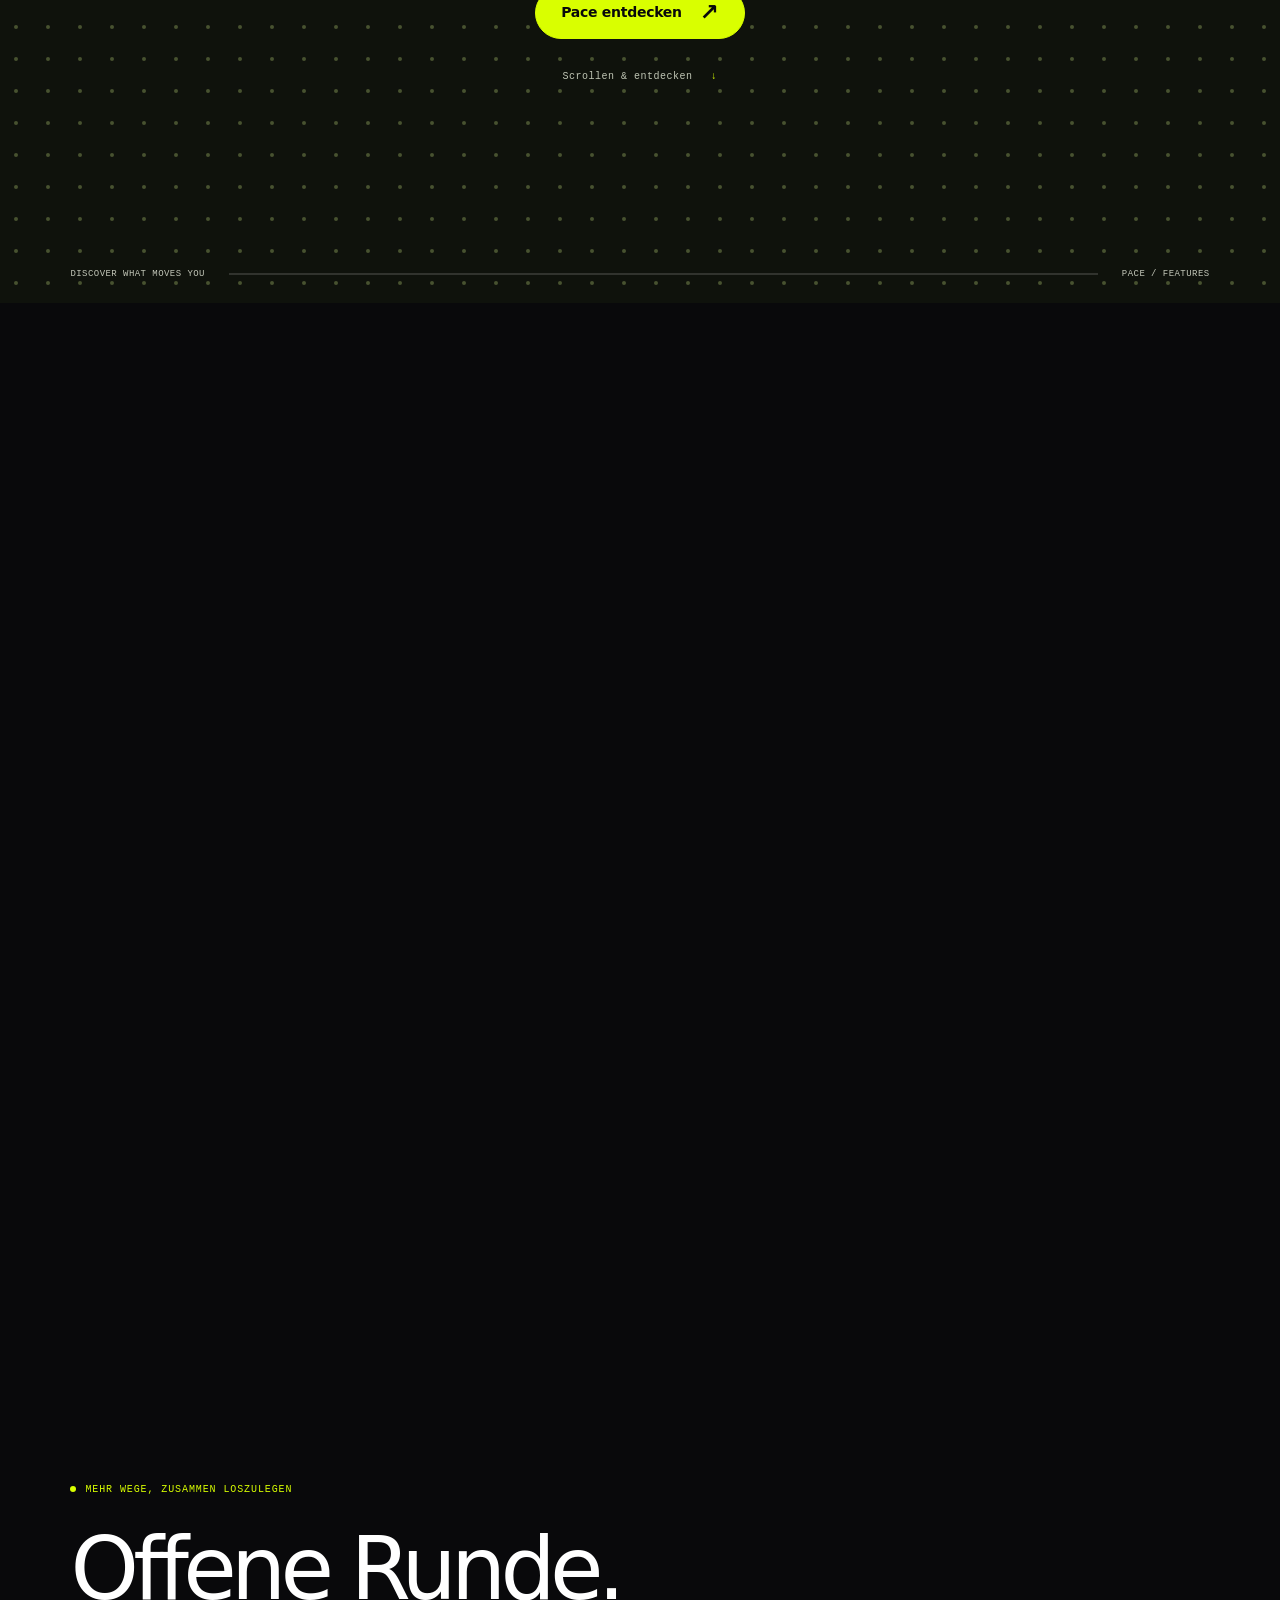
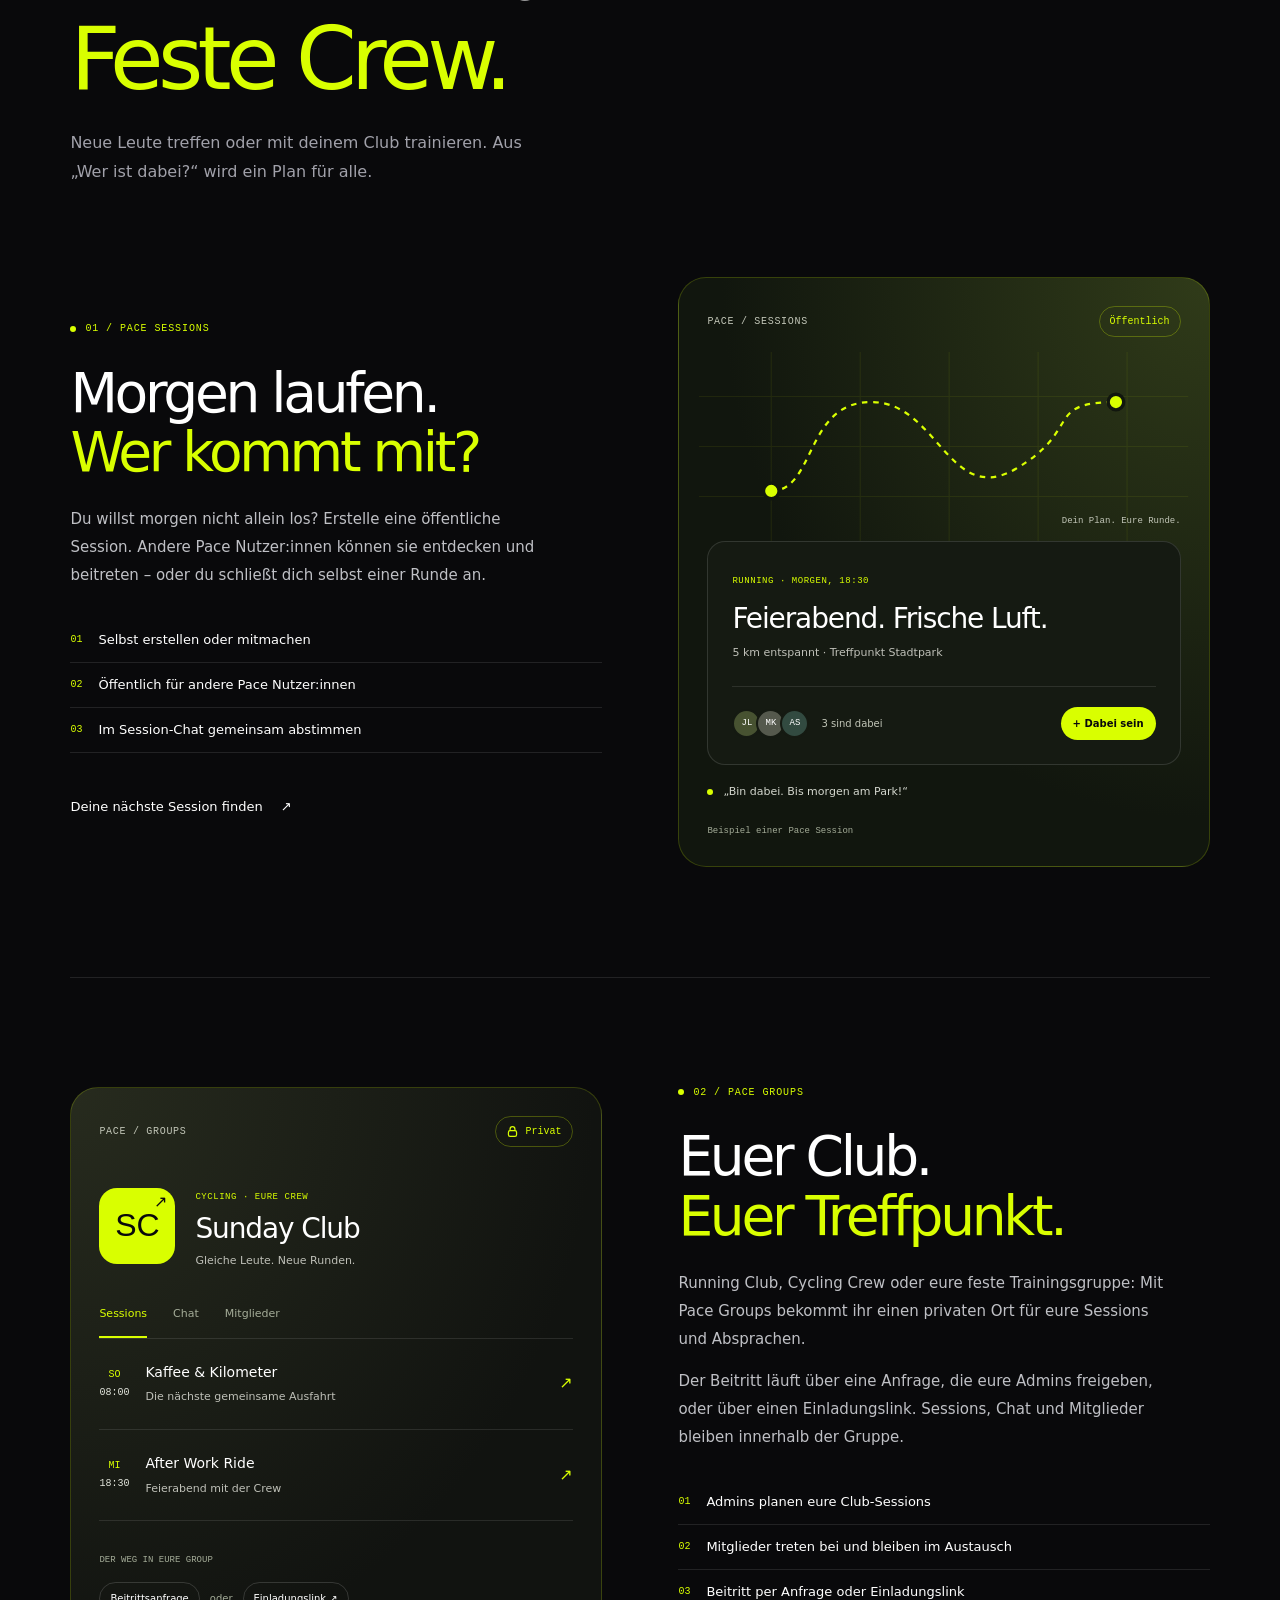
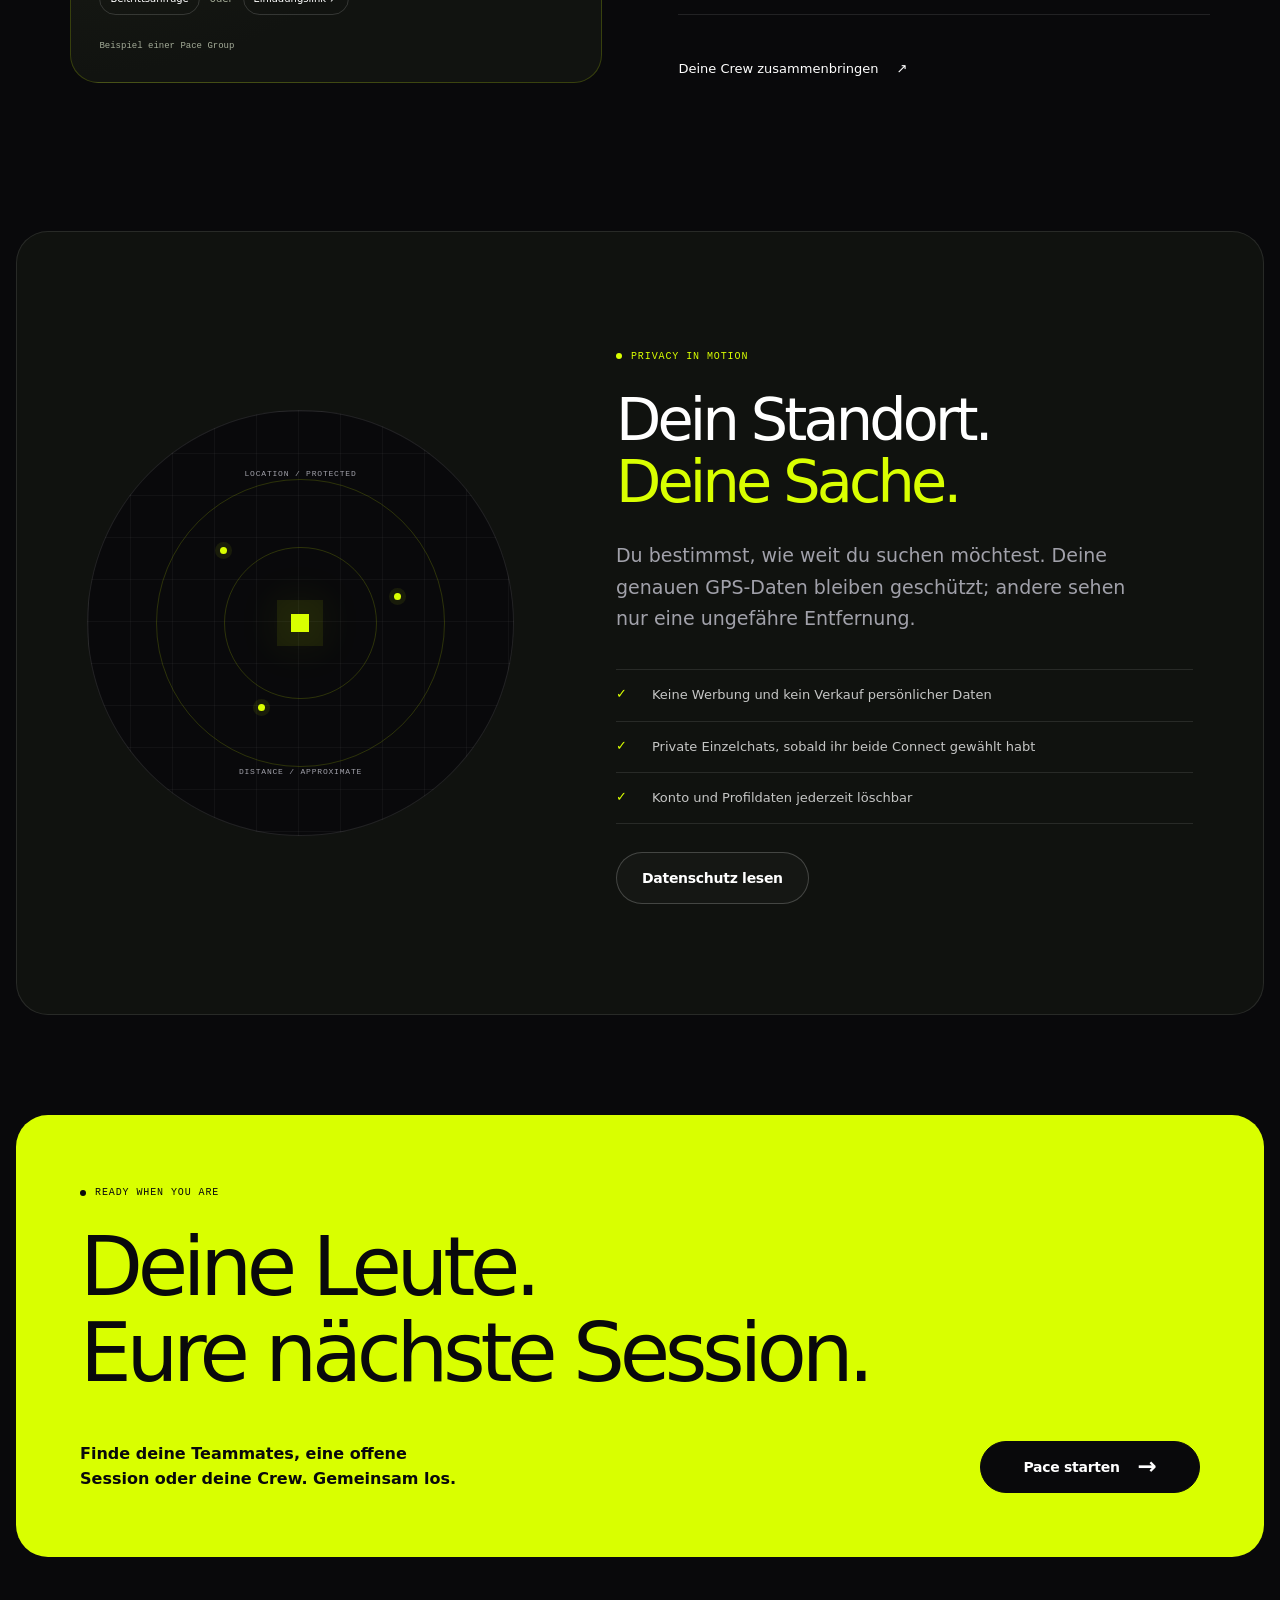
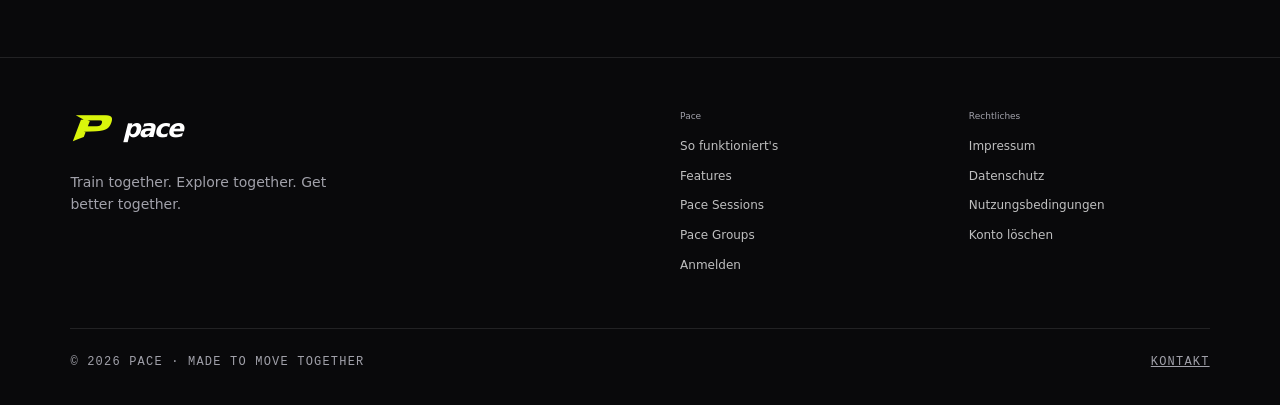
==== commit 5670d990: "[Feat] use Connect and Teammates on the website" ====
--- a/index.html
+++ b/index.html
@@ -83,7 +83,7 @@
         <div class="hero-note"><span class="pulse" aria-hidden="true"></span>Kostenlos loslegen · ab 18</div>
       </div>
       <div class="hero-caption"><span class="caption-dot" aria-hidden="true"></span><span lang="en">Less scrolling.<br>More moving.</span></div>
-      <div class="hero-bottom"><span lang="en">Discover. Match. Move.</span><a href="#community" aria-label="Mehr über Pace erfahren">Zusammen geht mehr <span aria-hidden="true">↓</span></a></div>
+      <div class="hero-bottom"><span lang="en">Discover. Connect. Move.</span><a href="#community" aria-label="Mehr über Pace erfahren">Zusammen geht mehr <span aria-hidden="true">↓</span></a></div>
     </section>
 
     <section class="ticker" aria-label="Sportarten bei Pace">
@@ -236,7 +236,7 @@
 
     <section class="section statement" id="community" aria-labelledby="statement-title">
       <div class="statement-content">
-        <span class="section-label">Dein nächstes Match ist kein Date.</span>
+        <span class="section-label">Dein Sport. Deine Teammates.</span>
         <h2 class="statement-title reveal" id="statement-title">Raus aus dem Feed.<br><span class="outline">Rein ins Training.</span></h2>
         <div class="statement-copy reveal">
           <p>Neu in der Stadt? Neue Sportart? Oder einfach keine Lust, allein loszuziehen? <strong>Pace bringt dich von „Wer ist dabei?“ zu „Wann starten wir?“</strong></p>
@@ -249,7 +249,7 @@
         </div>
       </div>
       <div class="hero-visual reveal delay-1" id="hero-visual">
-        <span class="visual-index" aria-hidden="true">/ Discover · Match · Move</span>
+        <span class="visual-index" aria-hidden="true">/ Discover · Connect · Move</span>
         <div class="profile-frame">
           <div class="profile-card" role="region" aria-roledescription="Karussell" aria-label="Beispielfotos von Paul" tabindex="0">
             <div class="profile-photos" id="profile-photos">
@@ -276,14 +276,14 @@
               </ul>
               <div class="mock-actions" aria-hidden="true">
                 <span class="mock-action">← Pass</span>
-                <span class="mock-action match">Match →</span>
+                <span class="mock-action match">Connect →</span>
               </div>
             </div>
           </div>
         </div>
         <div class="match-note" aria-hidden="true">
           <div class="match-dot"></div>
-          <strong>It's a match.</strong>
+          <strong>You're now teammates!</strong>
           <span>Say hi. Plan the session.</span>
         </div>
       </div>
@@ -294,7 +294,7 @@
         <div class="session-photo"><img src="assets/pace-cycling.webp" width="1122" height="1402" alt="Paul mit seinem Rennrad auf einer Straße am See" loading="lazy" decoding="async"></div>
         <div class="session-shade"></div>
         <div class="session-copy">
-          <span class="section-label">Vom ersten Match zur nächsten Runde</span>
+          <span class="section-label">Vom ersten Hallo zur nächsten Runde</span>
           <h2 id="session-title">Gleicher Sport.<br><span>Neue Perspektiven.</span></h2>
           <p>Eine Feierabendrunde. Ein gemeinsames Ziel.<br>Und jemand, der mitzieht.</p>
         </div>
@@ -326,8 +326,8 @@
         </article>
         <article class="step reveal delay-2" data-step="3">
           <div class="step-number"><span>/ 03</span><span>Move</span></div>
-          <h3>Match. Chat. Go.</h3>
-          <p>Wenn ihr beide wollt, ist es ein Match. Im privaten Chat wird daraus eure nächste Session.</p>
+          <h3>Connect. Chat. Go.</h3>
+          <p>Ein Connect zeigt dein Interesse. Entscheidet ihr euch beide dafür, seid ihr Teammates. In Squad findet ihr euren privaten Chat und plant die nächste Session.</p>
         </article>
       </div>
     </section>
@@ -388,7 +388,7 @@
         <article class="feature-card feature-chat">
           <div class="feature-card-copy">
             <span class="micro-label" lang="en">/ Private chat</span>
-            <h3>Aus Match<br>wird Machen.</h3>
+            <h3>Aus Chat<br>wird Training.</h3>
           </div>
           <div class="chat-ui" aria-hidden="true">
             <div class="chat-bubble">Lange Runde am Samstag?</div>
@@ -480,7 +480,7 @@
           <p>Du bestimmst, wie weit du suchen möchtest. Deine genauen GPS-Daten bleiben geschützt; andere sehen nur eine ungefähre Entfernung.</p>
           <ul class="privacy-list">
             <li>Keine Werbung und kein Verkauf persönlicher Daten</li>
-            <li>Private Einzelchats nach einem gegenseitigen Match</li>
+            <li>Private Einzelchats, sobald ihr beide Connect gewählt habt</li>
             <li>Konto und Profildaten jederzeit löschbar</li>
           </ul>
           <a class="button button-secondary privacy-button" href="privacy.html">Datenschutz lesen</a>
@@ -492,7 +492,7 @@
       <span class="section-label" lang="en">Ready when you are</span>
       <h2 class="cta-title" id="cta-title">Deine Leute.<br>Eure nächste Session.</h2>
       <div class="cta-bottom">
-        <p>Finde dein Match, eine offene Session oder deine Crew. Gemeinsam los.</p>
+        <p>Finde deine Teammates, eine offene Session oder deine Crew. Gemeinsam los.</p>
         <a class="button button-dark" href="https://linktr.ee/pace_official">
           Pace starten <span class="button-arrow" aria-hidden="true">→</span>
         </a>
